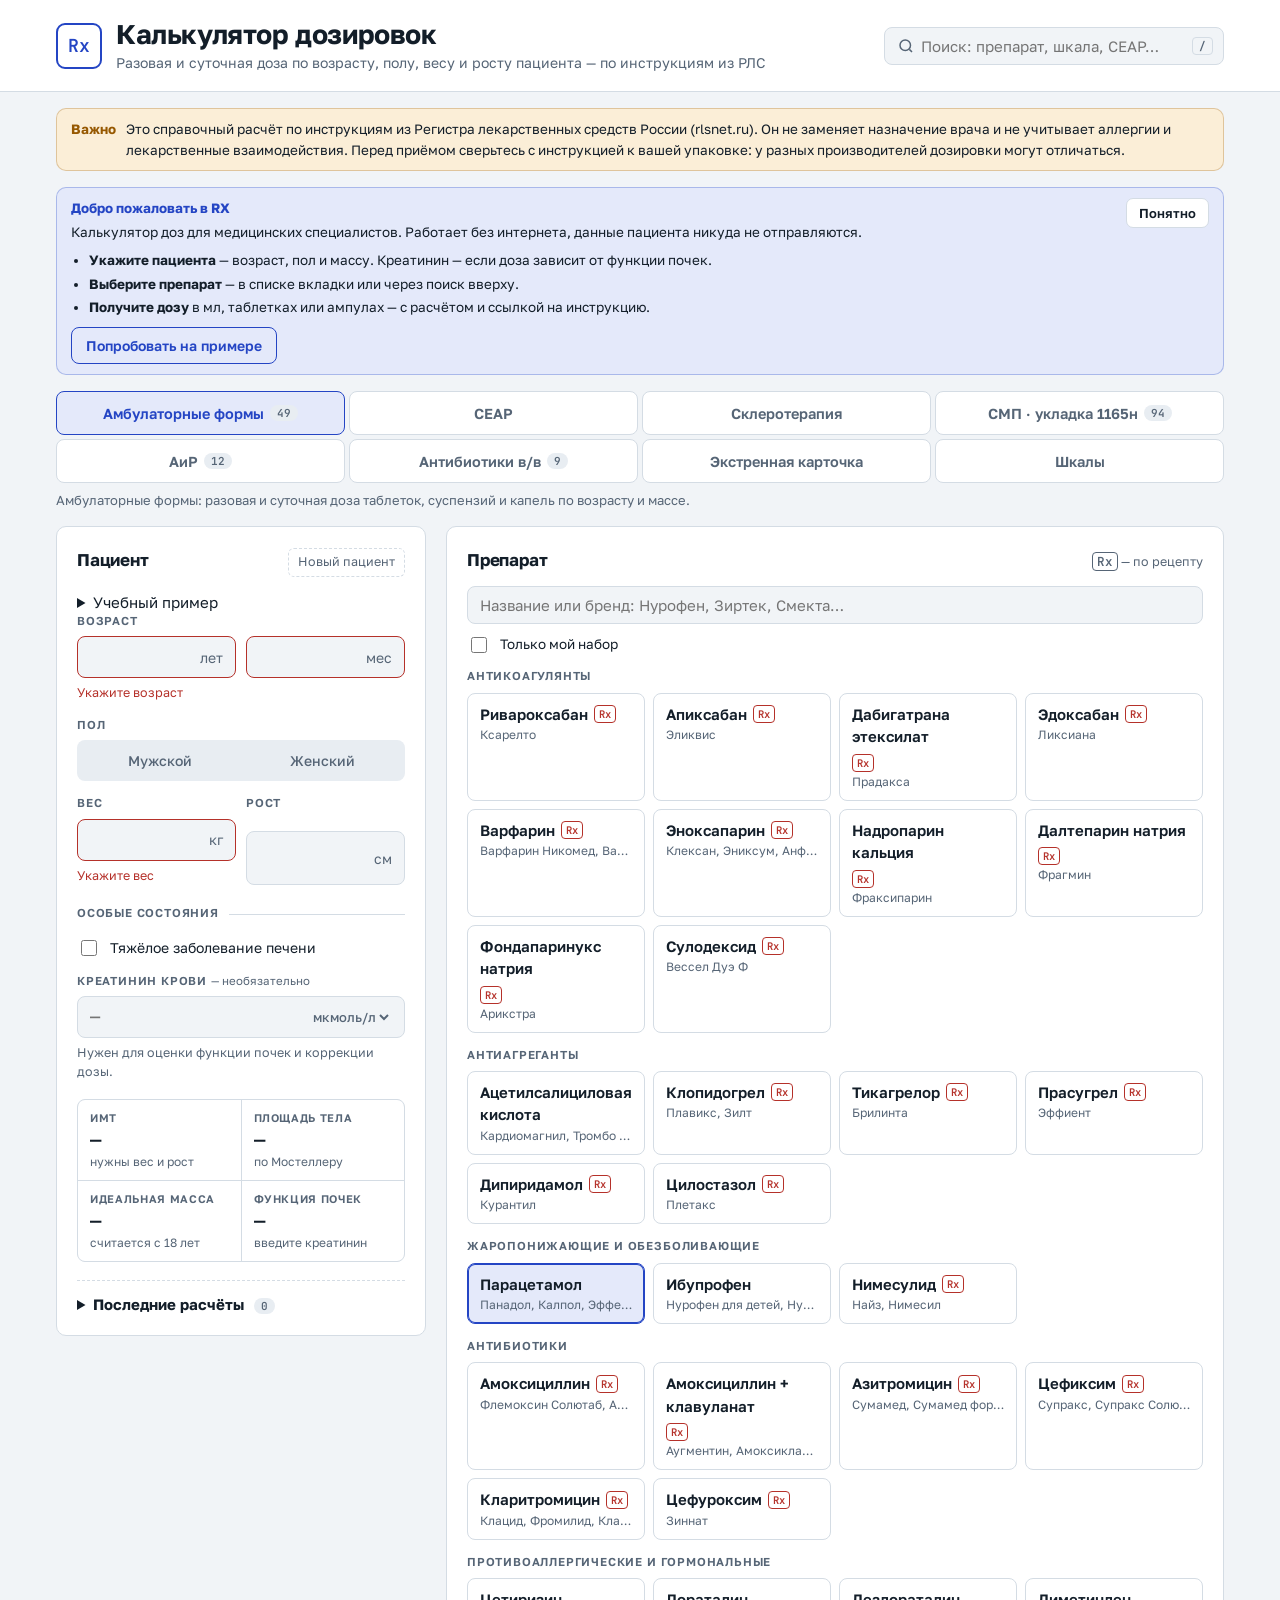
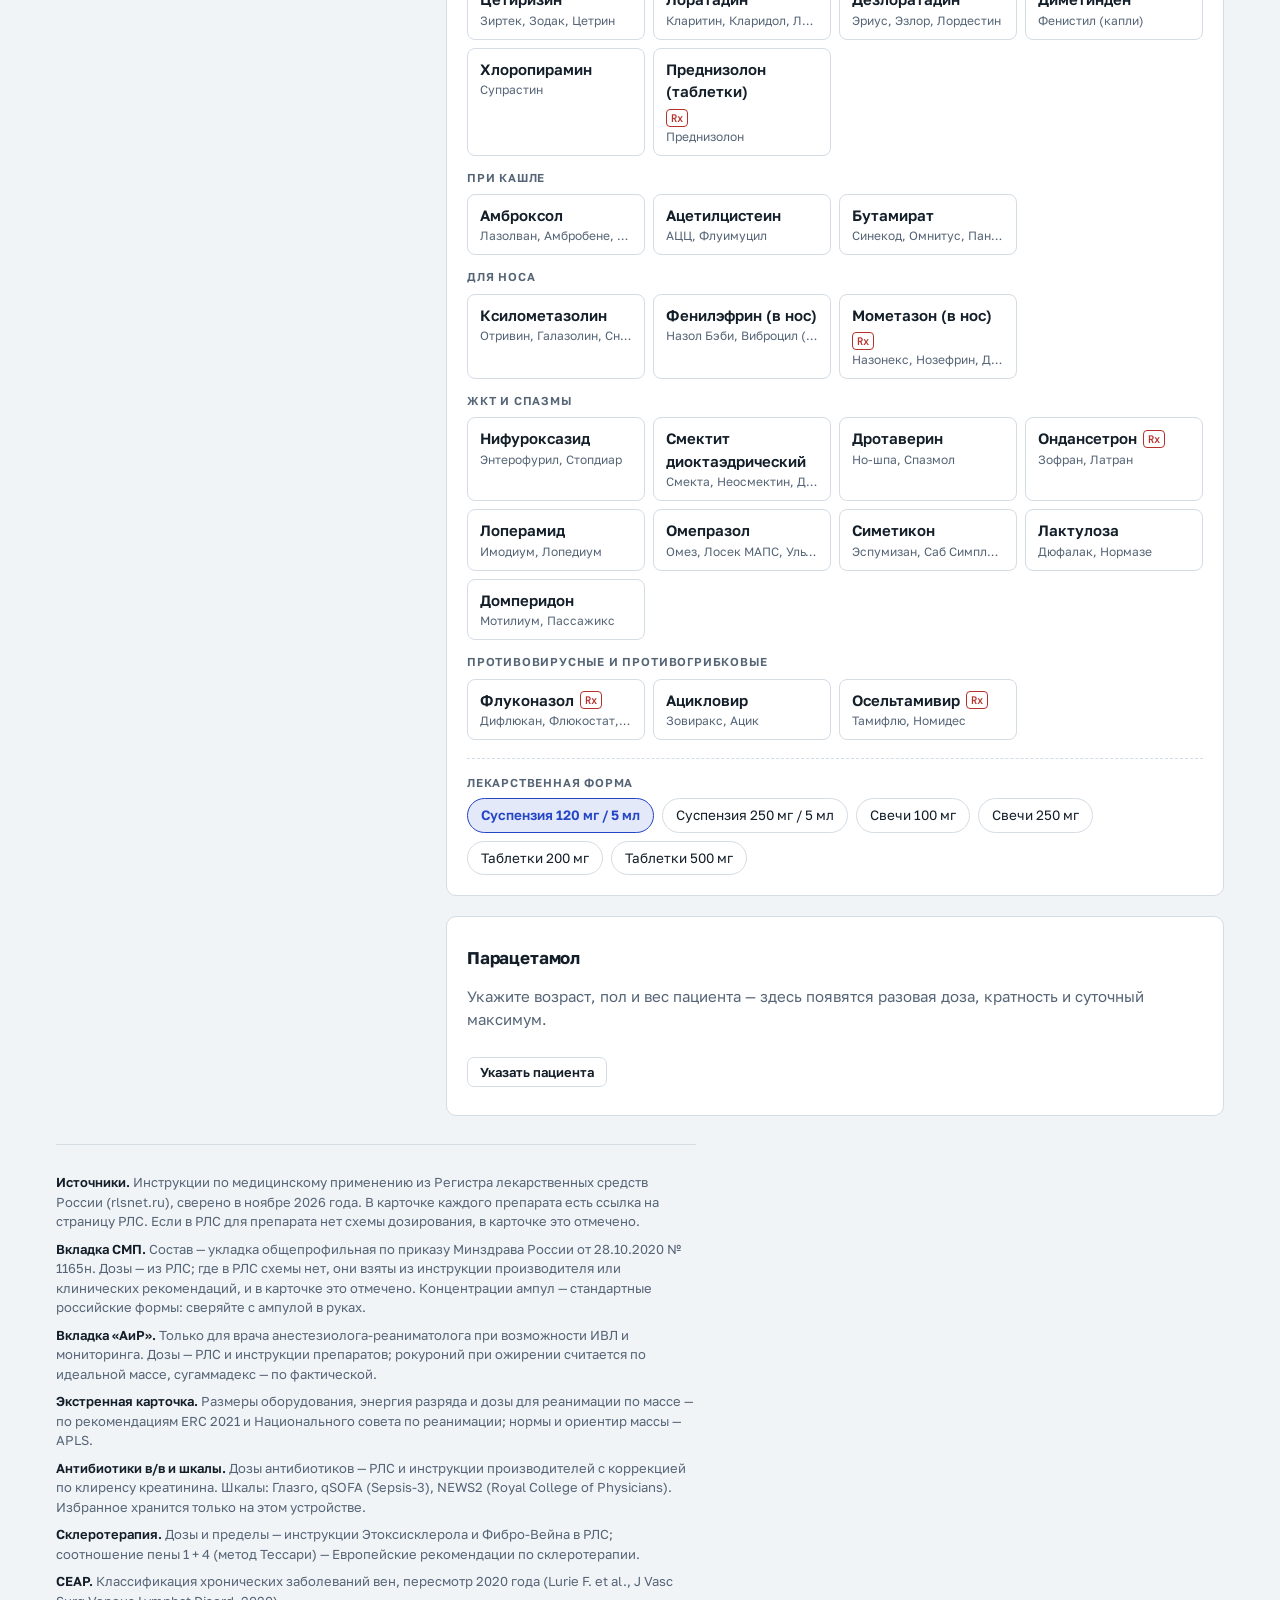
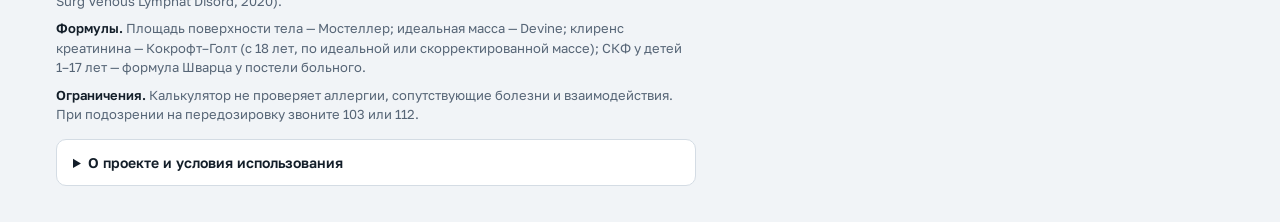
==== index.html @ c2e0d322 "Первые шаги для новых пользователей (v18) - приветствие с тремя шагами и кнопкой «Попробовать на при" ====
<!doctype html>
<html lang="ru">
<head>
<meta charset="utf-8">
<meta http-equiv="Content-Security-Policy" content="default-src 'self'; script-src 'self' 'unsafe-inline' https://telegram.org; style-src 'self' 'unsafe-inline'; font-src 'self'; img-src 'self' data:; connect-src 'self'; object-src 'none'; base-uri 'self'; form-action 'none'">
<meta name="referrer" content="no-referrer">
<meta name="viewport" content="width=device-width, initial-scale=1, viewport-fit=cover">
<meta name="theme-color" content="#2445C4">
<meta name="description" content="Калькулятор доз лекарств по возрасту, весу и росту; укладка СМП по приказу 1165н.">
<link rel="manifest" href="manifest.webmanifest">
<link rel="icon" type="image/png" href="icon-192.png">
<link rel="apple-touch-icon" href="icon-180.png">
<link rel="stylesheet" href="fonts/fonts.css">
<meta name="apple-mobile-web-app-capable" content="yes">
<meta name="mobile-web-app-capable" content="yes">
<meta name="apple-mobile-web-app-title" content="Дозировки">
<script src="https://telegram.org/js/telegram-web-app.js" async id="tgScript"></script>
<style>
:root{color-scheme:light;padding-top:env(safe-area-inset-top,0px);padding-bottom:env(safe-area-inset-bottom,0px)}
body{margin:0;font-size:14px;-webkit-text-size-adjust:100%}
img{max-width:100%}
[hidden]{display:none!important}
.net{font-size:12.5px;color:var(--muted)}
.net b{color:var(--ok);font-weight:600}
.net.off b{color:var(--warn)}
html.tg .top .wrap{padding-block:12px}
</style>
<title>Калькулятор дозировок</title>
<style>
/* Layout: clinical worksheet — patient card on the left, drug picker and a pharmacy-label result (Rp./S.) on the right; one column on phones */
:root{
  --bg:#F1F4F7;
  --surface:#FFFFFF;
  --sunk:#E8EDF2;
  --ink:#131E29;
  --muted:#566576;
  --line:#D4DCE4;
  --accent:#2445C4;
  --accent-ink:#FFFFFF;
  --accent-soft:#E4E9FA;
  --ok:#1B7549;   --ok-soft:#E0F1E7;
  --warn:#965800; --warn-soft:#FBEED7;
  --stop:#B5312A; --stop-soft:#FAE3E0;
  --shadow:0 1px 2px rgba(19,30,41,.10);
  --font-ui:"Golos Text","Segoe UI",system-ui,-apple-system,sans-serif;
  --font-num:"JetBrains Mono",ui-monospace,"Cascadia Mono",Consolas,monospace;
  --radius:10px;
}
@media (prefers-color-scheme: dark){
  :root:not([data-theme="light"]){
    --bg:#0D1218; --surface:#151C24; --sunk:#1C2531; --ink:#E3E9EF; --muted:#93A1B0; --line:#293543;
    --accent:#93A9FF; --accent-ink:#0D1218; --accent-soft:#1F2A4C;
    --ok:#55C58F; --ok-soft:#13291F; --warn:#F0AE48; --warn-soft:#2D2313; --stop:#FF877A; --stop-soft:#351816;
    --shadow:0 1px 2px rgba(0,0,0,.5);
    color-scheme:dark;
  }
}
:root[data-theme="dark"]{
  --bg:#0D1218; --surface:#151C24; --sunk:#1C2531; --ink:#E3E9EF; --muted:#93A1B0; --line:#293543;
  --accent:#93A9FF; --accent-ink:#0D1218; --accent-soft:#1F2A4C;
  --ok:#55C58F; --ok-soft:#13291F; --warn:#F0AE48; --warn-soft:#2D2313; --stop:#FF877A; --stop-soft:#351816;
  --shadow:0 1px 2px rgba(0,0,0,.5);
  color-scheme:dark;
}
*{box-sizing:border-box}
body{background:var(--bg);color:var(--ink);font-family:var(--font-ui);font-size:15px;line-height:1.5}
.wrap{max-width:1200px;margin:0 auto;padding-left:max(16px, env(safe-area-inset-left, 0px));padding-right:max(16px, env(safe-area-inset-right, 0px))}
:focus-visible{outline:2px solid var(--accent);outline-offset:2px}
a{color:var(--accent)}
@media (prefers-reduced-motion: reduce){*{transition:none!important}}

.top{background:var(--surface);border-bottom:1px solid var(--line)}
.top .wrap{display:flex;align-items:center;gap:14px;padding-block:18px}
.rx{flex:none;width:46px;height:46px;display:grid;place-items:center;border:2px solid var(--accent);border-radius:9px;color:var(--accent);font:600 18px var(--font-num)}
h1{margin:0;font-size:clamp(20px,2.6vw,27px);font-weight:700;letter-spacing:-.015em;text-wrap:balance;line-height:1.2}
.top p{margin:2px 0 0;color:var(--muted);font-size:14px}

.notice{margin-block:16px;padding:10px 14px;border-radius:var(--radius);background:var(--warn-soft);border:1px solid color-mix(in srgb, var(--warn) 28%, transparent);font-size:13.5px;display:flex;gap:10px;align-items:baseline}
.notice b{color:var(--warn);white-space:nowrap}

.layout{display:grid;grid-template-columns:minmax(300px,370px) minmax(0,1fr);gap:20px;align-items:start;padding-bottom:28px}
@media (max-width:880px){.layout{grid-template-columns:minmax(0,1fr)}}
.panel{background:var(--surface);border:1px solid var(--line);border-radius:var(--radius);padding:20px;min-width:0}
.work{display:grid;gap:20px;min-width:0}
h2{margin:0;font-size:17px;font-weight:700;letter-spacing:-.01em}
.ph{display:flex;justify-content:space-between;align-items:baseline;gap:10px;margin-bottom:14px;flex-wrap:wrap}
.ph span{font-size:12.5px;color:var(--muted)}

.fields{display:grid;gap:14px}
.field{display:grid;gap:6px;min-width:0}
.lbl{font-size:11.5px;font-weight:600;letter-spacing:.07em;text-transform:uppercase;color:var(--muted)}
.two{display:grid;grid-template-columns:1fr 1fr;gap:10px}
.inbox{display:flex;align-items:center;border:1px solid var(--line);border-radius:8px;background:var(--bg);transition:border-color .15s, box-shadow .15s}
.inbox:focus-within{border-color:var(--accent);box-shadow:0 0 0 3px var(--accent-soft)}
.inbox input,.inbox select{flex:1;min-width:0;width:100%;border:0;background:transparent;color:var(--ink);font:500 17px var(--font-num);padding:9px 0 9px 12px;outline:none;font-variant-numeric:tabular-nums}
.inbox select{font:500 14px var(--font-ui);padding-right:8px;cursor:pointer}
.inbox .u{padding:0 12px 0 6px;color:var(--muted);font-size:14px;white-space:nowrap}
.inbox .u select{font-size:13px;color:var(--muted);padding:6px 0}
.inbox.search input{font:15px var(--font-ui);padding-right:12px}
.field.bad .inbox{border-color:var(--stop)}
.err{font-size:12.5px;color:var(--stop)}
.err:empty{display:none}
.hint{font-size:12.5px;color:var(--muted)}

.seg{display:flex;background:var(--sunk);border-radius:8px;padding:3px;gap:3px}
.seg input{position:absolute;opacity:0;pointer-events:none}
.seg label{flex:1;text-align:center;padding:7px 10px;border-radius:6px;cursor:pointer;font-weight:500;color:var(--muted);font-size:14px;transition:background .15s,color .15s}
.seg input:checked+label{background:var(--surface);color:var(--ink);box-shadow:var(--shadow)}
.seg input:focus-visible+label{outline:2px solid var(--accent);outline-offset:1px}

.check{display:flex;gap:10px;align-items:flex-start;font-size:14px;cursor:pointer}
.check input{margin-top:3px;accent-color:var(--accent);width:16px;height:16px;flex:none}

.sub-h{display:flex;align-items:center;gap:10px;margin:6px 0 0;font-size:11.5px;font-weight:600;letter-spacing:.07em;text-transform:uppercase;color:var(--muted)}
.sub-h::after{content:"";flex:1;height:1px;background:var(--line)}

.presets{display:flex;flex-wrap:wrap;gap:6px;margin-bottom:16px}
.preset{font:inherit;font-size:12.5px;border:1px dashed var(--line);background:transparent;color:var(--muted);border-radius:6px;padding:4px 9px;cursor:pointer}
.preset:hover{color:var(--accent);border-color:var(--accent)}

.metrics{display:grid;grid-template-columns:1fr 1fr;gap:1px;background:var(--line);border:1px solid var(--line);border-radius:8px;overflow:hidden;margin-top:18px}
.metric{background:var(--surface);padding:10px 12px;display:grid;gap:1px;align-content:start;min-width:0}
.metric .k{font-size:11px;color:var(--muted);text-transform:uppercase;letter-spacing:.06em;font-weight:600}
.metric .v{font:600 19px var(--font-num);font-variant-numeric:tabular-nums}
.metric .v small{font-size:12px;font-weight:500;color:var(--muted)}
.metric .s{font-size:12px;color:var(--muted);line-height:1.35}
.metric .s.flag{color:var(--warn)}

.search{margin-bottom:14px}
.dgroups{display:grid;gap:14px}
.gname{font-size:11.5px;font-weight:600;letter-spacing:.07em;text-transform:uppercase;color:var(--muted);margin-bottom:7px}
.drow{display:grid;grid-template-columns:repeat(auto-fill,minmax(178px,1fr));gap:8px}
button.drug{font:inherit;color:var(--ink);text-align:left;border:1px solid var(--line);background:var(--surface);border-radius:8px;padding:9px 12px;cursor:pointer;display:grid;gap:1px;align-content:start;transition:border-color .15s, background .15s;min-width:0}
button.drug:hover{border-color:var(--accent)}
button.drug[aria-pressed="true"]{border-color:var(--accent);background:var(--accent-soft);box-shadow:inset 0 0 0 1px var(--accent)}
.dn{font-weight:600;display:flex;align-items:center;gap:6px;flex-wrap:wrap}
button.drug small{color:var(--muted);font-size:12px;overflow:hidden;text-overflow:ellipsis;white-space:nowrap}
.rxtag{font:600 10.5px var(--font-num);color:var(--stop);border:1px solid currentColor;border-radius:4px;padding:0 4px;line-height:16px}
.nores{color:var(--muted);font-size:14px}

.opts{display:grid;gap:14px;margin-top:18px;padding-top:16px;border-top:1px dashed var(--line)}
.chips{display:flex;flex-wrap:wrap;gap:8px}
.chips input{position:absolute;opacity:0;pointer-events:none}
.chips label{border:1px solid var(--line);border-radius:999px;padding:6px 13px;font-size:13.5px;cursor:pointer;background:var(--surface);transition:border-color .15s, background .15s}
.chips label:hover{border-color:var(--accent)}
.chips input:checked+label{border-color:var(--accent);background:var(--accent-soft);color:var(--accent);font-weight:600}
.chips input:focus-visible+label{outline:2px solid var(--accent);outline-offset:2px}
.seg.inline{display:inline-flex;max-width:100%;flex-wrap:wrap}
.seg.inline label{flex:initial;padding-inline:14px}

.result{padding:0;overflow:hidden}
.res-head{display:flex;justify-content:space-between;gap:12px;flex-wrap:wrap;align-items:flex-start;padding:18px 20px 16px}
.eyebrow{font-size:11.5px;text-transform:uppercase;letter-spacing:.07em;color:var(--muted);font-weight:600}
.res-head h2{font-size:25px;margin-top:2px;line-height:1.2}
.brands{font-size:13px;color:var(--muted);margin-top:2px}
.who{font:13px var(--font-num);color:var(--muted);margin-top:4px}
.pills{display:flex;gap:6px;flex-wrap:wrap}
.pill{display:inline-flex;align-items:center;gap:6px;padding:4px 10px;border-radius:999px;font-size:12.5px;font-weight:600;white-space:nowrap}
.pill::before{content:"";width:7px;height:7px;border-radius:50%;background:currentColor}
.pill.ok{background:var(--ok-soft);color:var(--ok)}
.pill.warn{background:var(--warn-soft);color:var(--warn)}
.pill.stop{background:var(--stop-soft);color:var(--stop)}
.pill.plain{background:var(--sunk);color:var(--muted)}
.pill.plain::before{display:none}

.res-body{padding:0 20px 20px;display:grid;gap:16px}
.figs{display:grid;grid-template-columns:1.25fr 1fr 1fr;gap:1px;background:var(--line);border:1px solid var(--line);border-radius:8px;overflow:hidden}
@media (max-width:640px){.figs{grid-template-columns:minmax(0,1fr)}}
.fig{background:var(--surface);padding:14px 16px;display:grid;gap:4px;align-content:start;min-width:0}
.fig .lab{font-size:11px;text-transform:uppercase;letter-spacing:.07em;color:var(--muted);font-weight:600}
.fig .val{font:600 27px var(--font-num);line-height:1.15;font-variant-numeric:tabular-nums;overflow-wrap:anywhere}
.fig.main .val{color:var(--accent);font-size:33px}
.fig .val small{font:500 15px var(--font-ui);color:var(--muted)}
.fig .val.txt{font:600 19px var(--font-ui);line-height:1.3}
.fig .sub{font:13px var(--font-num);color:var(--muted);font-variant-numeric:tabular-nums}
.fig .sub.ui{font-family:var(--font-ui)}

.label-card{border:1.5px solid var(--ink);border-radius:8px;padding:14px 16px;display:grid;gap:6px;font:14px/1.55 var(--font-num)}
.label-card .ln{display:grid;grid-template-columns:3.2em minmax(0,1fr);gap:4px}
.label-card .k{font-weight:600;color:var(--accent)}
.label-card .foot{display:flex;justify-content:flex-end;gap:10px;align-items:center;margin-top:4px;flex-wrap:wrap}
.copy{font:600 13px var(--font-ui);border:1px solid var(--line);background:var(--surface);color:var(--ink);border-radius:7px;padding:6px 12px;cursor:pointer}
.copy:hover{border-color:var(--accent);color:var(--accent)}
.copied{font:12.5px var(--font-ui);color:var(--ok)}

.msgs{list-style:none;margin:0;padding:0;display:grid;gap:8px}
.msg{display:grid;grid-template-columns:5.6em minmax(0,1fr);gap:10px;padding:9px 12px;border-radius:6px;border-left:4px solid var(--line);background:var(--sunk);font-size:14px;line-height:1.45}
.msg .lv{font-size:10.5px;font-weight:700;letter-spacing:.07em;text-transform:uppercase;padding-top:2px;color:var(--muted)}
.msg.stop{background:var(--stop-soft);border-left-color:var(--stop)}
.msg.stop .lv{color:var(--stop)}
.msg.warn{background:var(--warn-soft);border-left-color:var(--warn)}
.msg.warn .lv{color:var(--warn)}
@media (max-width:480px){.msg{grid-template-columns:minmax(0,1fr);gap:2px}}

details.trace summary{cursor:pointer;font-weight:600;font-size:14px;color:var(--ink)}
details.trace ol{margin:10px 0 0;padding-left:22px;display:grid;gap:4px;font:13px/1.5 var(--font-num);color:var(--muted)}
.src{border-top:1px dashed var(--line);padding-top:12px;font-size:13px;color:var(--muted);display:grid;gap:4px}
.src .lbl{margin-right:6px}
.src p{margin:0}
.empty{padding:28px 20px;color:var(--muted)}
.empty h2{color:var(--ink);margin-bottom:6px}

.tabs{display:grid;grid-template-columns:repeat(4,minmax(0,1fr));gap:4px;margin-bottom:18px}
.tabs button{min-width:0;min-height:44px;font:600 14.5px var(--font-ui);padding:6px 8px;border:1px solid var(--line);border-radius:8px;background:var(--surface);color:var(--muted);cursor:pointer;display:flex;gap:6px;align-items:center;justify-content:center}
.tabs button[aria-selected="true"]{color:var(--accent);border-color:var(--accent);background:var(--accent-soft)}
.tabs .tab-short{display:none}
@media(max-width:720px){
  .tabs button{font-size:13px;line-height:1.2;padding:5px 2px}
  .tabs .tab-full,.tabs button .cnt{display:none}
  .tabs .tab-short{display:inline}
}
.tabs .cnt{font:600 11px var(--font-num);background:var(--sunk);color:var(--muted);border-radius:999px;padding:1px 7px}
.work-pane{display:grid;gap:20px;min-width:0}
.rows{display:grid;gap:1px;background:var(--line);border:1px solid var(--line);border-radius:8px;overflow:hidden}
.row{background:var(--surface);display:grid;grid-template-columns:minmax(0,1.1fr) minmax(0,.8fr) minmax(0,1.6fr);gap:12px;padding:11px 16px;align-items:baseline}
.row .k{font-weight:600}
.row .v{font:600 18px var(--font-num);color:var(--accent)}
.row .s{font-size:13px;color:var(--muted)}
.row.total .v{color:var(--ink)}
@media (max-width:560px){.row{grid-template-columns:minmax(0,1fr) auto}.row .s{grid-column:1/-1}}
.info-text{font-size:14.5px;line-height:1.55;margin:0}
.linkbtn{font:600 14px var(--font-ui);border:1px solid var(--accent);background:var(--accent-soft);color:var(--accent);border-radius:8px;padding:9px 14px;cursor:pointer;justify-self:start}
.chips.regs label{border-radius:8px}
.top .wrap{flex-wrap:wrap}
.gsearch{margin-left:auto;position:relative;flex:0 1 340px;min-width:0}
.gsearch .inbox{background:var(--bg)}
.gsearch input{font:15px var(--font-ui)!important;padding-left:6px!important}
.gs-ico{width:18px;height:18px;margin-left:12px;fill:none;stroke:var(--muted);stroke-width:2;flex:none}
.gs-k{font:600 11px var(--font-num);color:var(--muted);border:1px solid var(--line);border-radius:4px;padding:1px 6px;margin-right:10px}
@media (max-width:720px){.gsearch{flex:1 1 100%;margin-left:0}.gs-k{display:none}}
.gres{position:absolute;right:0;top:calc(100% + 6px);width:min(440px,calc(100vw - 32px));max-height:min(60vh,460px);overflow:auto;background:var(--surface);border:1px solid var(--line);border-radius:var(--radius);box-shadow:0 12px 32px rgba(19,30,41,.18);z-index:60;padding:6px;display:grid;gap:2px}
@media (max-width:720px){.gres{left:0;right:auto;width:100%}}
.gr{font:inherit;text-align:left;background:transparent;border:0;border-radius:8px;padding:8px 10px;cursor:pointer;display:grid;grid-template-columns:minmax(0,1fr) auto;gap:1px 10px;color:var(--ink)}
.gr:hover,.gr.on{background:var(--accent-soft)}
.gr-n{font-weight:600}
.gr-s{grid-column:1;font-size:12px;color:var(--muted);overflow:hidden;text-overflow:ellipsis;white-space:nowrap}
.gr-t{grid-column:2;grid-row:1/3;align-self:center;font-size:11.5px;color:var(--accent);font-weight:600;white-space:nowrap}
.gempty{margin:0;padding:10px;color:var(--muted);font-size:13.5px}
.hist{margin-top:18px;border-top:1px dashed var(--line);padding-top:12px}
.hist summary{cursor:pointer;font-weight:700;font-size:15px}
.hist .cnt{font:600 11px var(--font-num);background:var(--sunk);color:var(--muted);border-radius:999px;padding:1px 7px;margin-left:6px}
.hist-list{display:grid;gap:6px;margin:10px 0}
.hist-item{font:inherit;text-align:left;border:1px solid var(--line);background:var(--surface);color:var(--ink);border-radius:8px;padding:8px 10px;cursor:pointer;display:grid;gap:2px;min-width:0}
.hist-item:hover{border-color:var(--accent)}
.hi-t{font-weight:600;font-size:13.5px}
.hi-x{font:12px var(--font-num);color:var(--muted);overflow:hidden;text-overflow:ellipsis;white-space:nowrap}
.hi-m{font-size:11.5px;color:var(--muted)}
.ceap-list{display:grid;gap:8px}
.ceap-check{align-items:flex-start;line-height:1.4}
.ceap-check b{font-family:var(--font-num);font-weight:600;color:var(--accent)}
.ceap-grp{display:grid;gap:6px;margin-top:4px}
.ceap-grp .gname{margin-bottom:2px}
.ceap-seg{display:grid;grid-template-columns:4.6em minmax(0,1fr) minmax(0,13em);gap:10px;align-items:center}
.ceap-seg code{font:600 13px var(--font-num);color:var(--accent)}
.ceap-seg label{font-size:14px}
.ceap-seg .inbox select{font:14px var(--font-ui);padding:7px 8px}
@media (max-width:560px){.ceap-seg{grid-template-columns:4.2em minmax(0,1fr)}.ceap-seg .inbox{grid-column:1/-1}}
.fig .val.ceap-val{font-size:21px;line-height:1.3}
.fig.main .val.ceap-val{font-size:24px}
.fav{font:600 12.5px var(--font-ui);border:1px solid var(--line);background:var(--surface);color:var(--muted);border-radius:999px;padding:4px 10px;cursor:pointer;white-space:nowrap}
.fav[aria-pressed="true"]{color:var(--warn);border-color:color-mix(in srgb,var(--warn) 45%,transparent);background:var(--warn-soft)}
a.copy{text-decoration:none;display:inline-flex;align-items:center}
.card-h{margin:6px 0 -6px;font-size:12px;font-weight:600;letter-spacing:.07em;text-transform:uppercase;color:var(--muted)}

footer{border-top:1px solid var(--line);padding-block:20px 36px;color:var(--muted);font-size:13px;display:grid;gap:8px;max-width:80ch}
footer p{margin:0}
.terms{border:1px solid var(--line);border-radius:var(--radius);background:var(--surface);padding:12px 16px;margin-top:6px}
.terms summary{cursor:pointer;font-weight:600;color:var(--ink);font-size:14px}
.terms-body{display:grid;gap:8px;margin-top:10px;line-height:1.55}
.an{align-items:flex-start;justify-content:space-between;background:var(--accent-soft);border-color:color-mix(in srgb, var(--accent) 30%, transparent)}
.an b{color:var(--accent)}
.an{flex-wrap:wrap}
.an .an-t{display:grid;gap:4px;flex:1 1 240px}
.an ul{margin:4px 0 0;padding-left:18px;display:grid;gap:3px}
.mine-tg{margin:-4px 0 12px;font-size:13.5px}
#printArea{display:none}
@media print{
  html,body{background:#fff!important}
  body>*:not(#printArea){display:none!important}
  #printArea{display:block!important;color:#000;font:11pt/1.45 var(--font-ui)}
  #printArea *{color:#000!important;background:transparent!important;box-shadow:none!important;border-color:#999!important}
  #printArea .pr-head{display:flex;justify-content:space-between;border-bottom:1px solid #000;padding-bottom:6px;margin-bottom:12px}
  #printArea .pr-foot{margin-top:14px;font-size:9pt}
  #printArea .figs{grid-template-columns:1.25fr 1fr 1fr!important}
  @page{margin:14mm}
}
.tab-hint{margin:-10px 0 16px;font-size:13px;line-height:1.45;color:var(--muted)}
.empty .copy{margin-top:12px}
.to-list{margin:-6px 0 12px}
@media (min-width:881px){.to-list{display:none}}
.an li b{color:var(--ink)}
.an .linkbtn{margin-top:6px}
.terms .ver{font:12px var(--font-num);color:var(--muted)}
footer b{color:var(--ink);font-weight:600}
</style>
</head>
<body>
<header class="top">
  <div class="wrap">
    <div class="rx" aria-hidden="true">Rx</div>
    <div>
      <h1>Калькулятор дозировок</h1>
      <p>Разовая и суточная доза по возрасту, полу, весу и росту пациента — по инструкциям из РЛС</p>
    </div>
    <div class="gsearch" role="search">
      <div class="inbox"><svg class="gs-ico" viewBox="0 0 24 24" aria-hidden="true"><circle cx="11" cy="11" r="7"></circle><path d="M20 20l-3.5-3.5"></path></svg><input id="gq" type="search" autocomplete="off" placeholder="Поиск: препарат, шкала, CEAP…" aria-label="Поиск по всему калькулятору" aria-controls="gres" aria-expanded="false"><kbd class="gs-k">/</kbd></div>
      <div class="gres" id="gres" role="listbox" hidden></div>
    </div>
  </div>
</header>

<div class="wrap">
  <div class="notice" role="note"><b>Важно</b><span>Это справочный расчёт по инструкциям из Регистра лекарственных средств России (rlsnet.ru). Он не заменяет назначение врача и не учитывает аллергии и лекарственные взаимодействия. Перед приёмом сверьтесь с инструкцией к вашей упаковке: у разных производителей дозировки могут отличаться.</span></div>

  <div class="notice an" id="appNotice" role="status" hidden></div>

  <nav class="tabs" role="tablist" aria-label="Разделы калькулятора">
    <button type="button" role="tab" id="tabMain" data-tab="main" aria-selected="true" aria-label="Амбулаторные формы"><span class="tab-full">Амбулаторные формы</span><span class="tab-short">Амбул.<br>формы</span><span class="cnt" id="mainCnt">33</span></button>
    <button type="button" role="tab" id="tabCeap" data-tab="ceap" aria-selected="false">CEAP</button>
    <button type="button" role="tab" id="tabSclero" data-tab="sclero" aria-selected="false" aria-label="Склеротерапия"><span class="tab-full">Склеротерапия</span><span class="tab-short">Склеро-<br>терапия</span></button>
    <button type="button" role="tab" id="tabSmp" data-tab="smp" aria-selected="false" aria-label="СМП · укладка 1165н"><span class="tab-full">СМП · укладка 1165н</span><span class="tab-short">СМП</span><span class="cnt" id="smpCnt">85</span></button>
    <button type="button" role="tab" id="tabAnest" data-tab="anest" aria-selected="false" aria-label="Анестезиология и реанимация"><span class="tab-full">АиР</span><span class="tab-short">АиР</span><span class="cnt" id="anestCnt">12</span></button>
    <button type="button" role="tab" id="tabAbx" data-tab="abx" aria-selected="false" aria-label="Антибиотики в/в"><span class="tab-full">Антибиотики в/в</span><span class="tab-short">Антибио-<br>тики в/в</span><span class="cnt" id="abxCnt">9</span></button>
    <button type="button" role="tab" id="tabCard" data-tab="card" aria-selected="false" aria-label="Экстренная карточка"><span class="tab-full">Экстренная карточка</span><span class="tab-short">Экстр.<br>карточка</span></button>
    <button type="button" role="tab" id="tabScales" data-tab="scales" aria-selected="false">Шкалы</button>  </nav>
  <p class="tab-hint" id="tabHint"></p>

  <main class="layout">
    <aside class="panel" aria-labelledby="patH">
      <div class="ph"><h2 id="patH">Пациент</h2><button type="button" class="preset" id="newPatient">Новый пациент</button></div>
      <details id="examples"><summary>Учебный пример</summary>
      <div class="presets" aria-label="Примеры пациентов">
        <button type="button" class="preset" data-p="0,9,f,8.5,71,">9 мес · 8,5 кг</button>
        <button type="button" class="preset" data-p="4,0,m,16,104,">4 года · 16 кг</button>
        <button type="button" class="preset" data-p="10,0,f,32,138,">10 лет · 32 кг</button>
        <button type="button" class="preset" data-p="35,0,m,74,178,">Взрослый · 74 кг</button>
        <button type="button" class="preset" data-p="78,0,f,58,160,130">78 лет · креатинин 130</button>
      </div>

      </details>
      <div class="fields">
        <div class="field" id="fAge">
          <span class="lbl" id="ageLbl">Возраст</span>
          <div class="two" role="group" aria-labelledby="ageLbl">
            <div class="inbox"><input id="ageY" inputmode="numeric" autocomplete="off" value="" aria-label="Полных лет"><span class="u">лет</span></div>
            <div class="inbox"><input id="ageMo" inputmode="numeric" autocomplete="off" value="" aria-label="Месяцев"><span class="u">мес</span></div>
          </div>
          <span class="err" id="eAge"></span>
        </div>

        <div class="field">
          <span class="lbl" id="sexLbl">Пол</span>
          <div class="seg" role="radiogroup" aria-labelledby="sexLbl">
            <input type="radio" name="sex" id="sexM" value="m"><label for="sexM">Мужской</label>
            <input type="radio" name="sex" id="sexF" value="f"><label for="sexF">Женский</label>
          </div>
        </div>

        <div class="two">
          <div class="field" id="fW">
            <label class="lbl" for="weight">Вес</label>
            <div class="inbox"><input id="weight" aria-describedby="weightHint eW" inputmode="decimal" autocomplete="off" value=""><span class="u">кг</span></div>
            <span class="err" id="eW"></span>
            <span class="hint" id="weightHint" hidden><span id="weightReference"></span> · <a id="weightSource" target="_blank" rel="noopener"></a><br>Для расчёта дозы введите измеренный вес.</span>
          </div>
          <div class="field" id="fH">
            <label class="lbl" for="height">Рост</label>
            <div class="inbox"><input id="height" inputmode="decimal" autocomplete="off" value=""><span class="u">см</span></div>
            <span class="err" id="eH"></span>
          </div>
        </div>

        <div class="sub-h">Особые состояния</div>

        <div class="field" id="pregRow" hidden>
          <label class="lbl" for="preg">Беременность и лактация</label>
          <div class="inbox">
            <select id="preg">
              <option value="">Нет</option>
              <option value="t1">Беременность, I триместр</option>
              <option value="t2">Беременность, II триместр</option>
              <option value="t3">Беременность, III триместр</option>
              <option value="lact">Грудное вскармливание</option>
            </select>
          </div>
        </div>

        <label class="check"><input type="checkbox" id="liver"><span>Тяжёлое заболевание печени</span></label>

        <div class="field" id="fCr">
          <label class="lbl" for="creat">Креатинин крови <span style="text-transform:none;letter-spacing:0;font-weight:400">— необязательно</span></label>
          <div class="inbox">
            <input id="creat" inputmode="decimal" autocomplete="off" placeholder="—">
            <span class="u"><select id="creatUnit" aria-label="Единицы креатинина"><option value="umol">мкмоль/л</option><option value="mgdl">мг/дл</option></select></span>
          </div>
          <span class="err" id="eCr"></span>
          <span class="hint">Нужен для оценки функции почек и коррекции дозы.</span>
        </div>
      </div>

      <div class="metrics" id="metrics" aria-live="polite"></div>
      <details class="hist" id="histBox">
        <summary>Последние расчёты <span class="cnt" id="histCnt">0</span></summary>
        <div class="hist-list" id="histList"></div>
        <button type="button" class="copy" id="histClear" hidden>Очистить историю</button>
      </details>
    </aside>

    <section class="work">
     <div class="work-pane" id="paneSmp" hidden>
      <div class="panel" aria-labelledby="smpH">
        <div class="ph"><h2 id="smpH">Укладка общепрофильная СМП</h2><span>Состав — приказ Минздрава России № 1165н</span></div>
        <div class="seg inline" role="radiogroup" aria-label="Вид укладки" style="margin-bottom:14px"><input type="radio" name="smpVar" id="smpVarGen" value="gen" checked><label for="smpVarGen">Общепрофильная</label><input type="radio" name="smpVar" id="smpVarRean" value="rean"><label for="smpVarRean">Реанимационная</label></div>
        <details class="hist" id="myKit"><summary>Моя укладка</summary>
          <p class="hint">Выберите препарат и форму выпуска в каталоге СМП, затем сохраните их здесь.</p>
          <button type="button" class="copy" id="kitSave"></button>
          <div class="hist-list" id="kitEntries"></div><span id="kitNotice" role="status"></span>
        </details>
        <div class="inbox search"><input id="smpQ" type="search" autocomplete="off" placeholder="Препарат: эпинефрин, амиодарон, налоксон…" aria-label="Поиск в укладке"></div>
        <label class="check mine-tg"><input type="checkbox" data-mine="smp"><span>Только мой набор</span></label>
        <div class="dgroups" id="smpDrugs"></div>
        <div class="opts">
          <div class="field"><span class="lbl" id="smpFormLbl">Форма и концентрация</span><div class="chips" id="smpForms" role="radiogroup" aria-labelledby="smpFormLbl"></div></div>
          <div class="field" id="smpRegRow" hidden><span class="lbl" id="smpRegLbl">Показание и путь введения</span><div class="chips regs" id="smpRegs" role="radiogroup" aria-labelledby="smpRegLbl"></div></div>
        </div>
      </div>
      <div class="panel result" id="smpResult" aria-live="polite"></div>
     </div>
     <div class="work-pane" id="paneAnest" hidden>
      <div class="panel" aria-labelledby="anestH">
        <div class="ph"><h2 id="anestH">АиР</h2><span>Анестезиология и реанимация: препараты, инфузия, ожоги, новорождённые</span></div>
        <div class="inbox search"><input id="anestQ" type="search" autocomplete="off" placeholder="Препарат: пропофол, рокуроний, сугаммадекс…" aria-label="Поиск в анестезиологии"></div>
        <label class="check mine-tg"><input type="checkbox" data-mine="anest"><span>Только мой набор</span></label>
        <div class="dgroups" id="anestDrugs"></div>
        <div class="opts">
          <div class="field"><span class="lbl" id="anestFormLbl">Форма и концентрация</span><div class="chips" id="anestForms" role="radiogroup" aria-labelledby="anestFormLbl"></div></div>
          <div class="field" id="anestRegRow" hidden><span class="lbl" id="anestRegLbl">Этап и режим</span><div class="chips regs" id="anestRegs" role="radiogroup" aria-labelledby="anestRegLbl"></div></div>
        </div>
      </div>
      <div class="panel result" id="anestResult" aria-live="polite"></div>
      <div class="work-pane" id="airCalc"></div>
     </div>
     <div class="work-pane" id="paneAbx" hidden>
      <div class="panel" aria-labelledby="abxH">
        <div class="ph"><h2 id="abxH">Антибиотики в/в</h2><span>Стационар; доза с учётом функции почек</span></div>
        <div class="inbox search"><input id="abxQ" type="search" autocomplete="off" placeholder="Препарат: цефазолин, меропенем, ванкомицин…" aria-label="Поиск антибиотика"></div>
        <label class="check mine-tg"><input type="checkbox" data-mine="abx"><span>Только мой набор</span></label>
        <div class="dgroups" id="abxDrugs"></div>
        <div class="opts">
          <div class="field"><span class="lbl" id="abxFormLbl">Форма</span><div class="chips" id="abxForms" role="radiogroup" aria-labelledby="abxFormLbl"></div></div>
          <div class="field" id="abxRegRow" hidden><span class="lbl" id="abxRegLbl">Показание</span><div class="chips regs" id="abxRegs" role="radiogroup" aria-labelledby="abxRegLbl"></div></div>
        </div>
      </div>
      <div class="panel result" id="abxResult" aria-live="polite"></div>
     </div>
     <div class="work-pane" id="paneScales" hidden><div class="work-pane" id="scalesForm"></div></div>
     <div class="work-pane" id="paneCeap" hidden>
      <div class="panel" id="ceapForm"></div>
      <div class="panel result" id="ceapResult" aria-live="polite"></div>
     </div>
     <div class="work-pane" id="paneSclero" hidden>
      <div class="panel" id="scForm"></div>
      <div class="panel result" id="scResult" aria-live="polite"></div>
     </div>
     <div class="work-pane" id="paneCard" hidden>
      <div class="panel result" id="cardResult" aria-live="polite"></div>
     </div>
     <div class="work-pane" id="paneMain">
      <div class="panel" aria-labelledby="drugH">
        <div class="ph"><h2 id="drugH">Препарат</h2><span><span class="rxtag">Rx</span> — по рецепту</span></div>
        <div class="inbox search"><input id="drugQ" type="search" autocomplete="off" placeholder="Название или бренд: Нурофен, Зиртек, Смекта…" aria-label="Поиск препарата"></div>
        <label class="check mine-tg"><input type="checkbox" data-mine="main"><span>Только мой набор</span></label>
        <div class="dgroups" id="drugs"></div>
        <div class="opts">
          <div class="field">
            <span class="lbl" id="formLbl">Лекарственная форма</span>
            <div class="chips" id="forms" role="radiogroup" aria-labelledby="formLbl"></div>
          </div>
          <div class="field" id="modeRow" hidden>
            <span class="lbl" id="modeLbl">Режим дозирования</span>
            <div><div class="seg inline" id="modes" role="radiogroup" aria-labelledby="modeLbl"></div></div>
            <span class="hint" id="modeHint"></span>
          </div>
        </div>
      </div>

      <div class="panel result" id="result" aria-live="polite"></div>
     </div>
    </section>
  </main>

  <footer>
    <p><b>Источники.</b> Инструкции по медицинскому применению из Регистра лекарственных средств России (rlsnet.ru), сверено в ноябре 2026 года. В карточке каждого препарата есть ссылка на страницу РЛС. Если в РЛС для препарата нет схемы дозирования, в карточке это отмечено.</p>
    <p><b>Вкладка СМП.</b> Состав — укладка общепрофильная по приказу Минздрава России от 28.10.2020 № 1165н. Дозы — из РЛС; где в РЛС схемы нет, они взяты из инструкции производителя или клинических рекомендаций, и в карточке это отмечено. Концентрации ампул — стандартные российские формы: сверяйте с ампулой в руках.</p>
    <p><b>Вкладка «АиР».</b> Только для врача анестезиолога-реаниматолога при возможности ИВЛ и мониторинга. Дозы — РЛС и инструкции препаратов; рокуроний при ожирении считается по идеальной массе, сугаммадекс — по фактической.</p>
    <p><b>Экстренная карточка.</b> Размеры оборудования, энергия разряда и дозы для реанимации по массе — по рекомендациям ERC 2021 и Национального совета по реанимации; нормы и ориентир массы — APLS.</p>
    <p><b>Антибиотики в/в и шкалы.</b> Дозы антибиотиков — РЛС и инструкции производителей с коррекцией по клиренсу креатинина. Шкалы: Глазго, qSOFA (Sepsis-3), NEWS2 (Royal College of Physicians). Избранное хранится только на этом устройстве.</p>
    <p><b>Склеротерапия.</b> Дозы и пределы — инструкции Этоксисклерола и Фибро-Вейна в РЛС; соотношение пены 1 + 4 (метод Тессари) — Европейские рекомендации по склеротерапии.</p>
    <p><b>CEAP.</b> Классификация хронических заболеваний вен, пересмотр 2020 года (Lurie F. et al., J Vasc Surg Venous Lymphat Disord, 2020).</p>
    <p><b>Формулы.</b> Площадь поверхности тела — Мостеллер; идеальная масса — Devine; клиренс креатинина — Кокрофт–Голт (с 18 лет, по идеальной или скорректированной массе); СКФ у детей 1–17 лет — формула Шварца у постели больного.</p>
    <p><b>Ограничения.</b> Калькулятор не проверяет аллергии, сопутствующие болезни и взаимодействия. При подозрении на передозировку звоните 103 или 112.</p>
    <details class="terms" id="terms">
      <summary>О проекте и условия использования</summary>
      <div class="terms-body">
        <p><b>Что это.</b> Справочный калькулятор доз для медицинских работников: амбулаторные препараты, укладки скорой помощи по приказу Минздрава России № 1165н, анестезиология, антибиотики, экстренная карточка и шкалы. Дозы взяты из инструкций в Регистре лекарственных средств России (РЛС), а где их там нет — из инструкций производителей и клинических рекомендаций; источник указан в карточке каждого препарата.</p>
        <p><b>Это не медицинское изделие.</b> Калькулятор не зарегистрирован как медицинское изделие и не заменяет назначение врача, инструкцию к конкретной упаковке и клиническое мышление. Решение о дозе и способе введения принимает врач, который видит пациента.</p>
        <p><b>Без гарантий.</b> Авторы стараются поддерживать данные точными, но не гарантируют отсутствие ошибок и не несут ответственности за последствия применения расчётов. Перед введением сверяйте дозу с инструкцией и концентрацией в вашей ампуле.</p>
        <p><b>Ваши данные.</b> Возраст, пол, вес, рост и креатинин обрабатываются только на вашем устройстве и никуда не передаются. Избранное и последние 10 расчётов хранятся в памяти браузера на этом устройстве; историю можно очистить кнопкой под данными пациента. Регистрации, аналитики и рекламы нет.</p>
        <p><b>Нашли ошибку в дозе?</b> Сообщите — это важнее всего: <a href="https://github.com/indromedas/doza-app/issues" target="_blank" rel="noopener">github.com/indromedas/doza-app/issues</a>.</p>
        <p><b>Права.</b> © 2026 indromedas. Использование для личной профессиональной работы — свободно. Копирование, изменение и распространение, в том числе коммерческое, — только с разрешения автора.</p>
        <p class="ver">Версия <span id="verNum">18</span> · данные сверены в ноябре 2026 года · <button type="button" class="copy" id="showChanges">Что нового</button></p>
      </div>
    </details>
  </footer>
</div>
<div id="printArea"></div>

<script>
(function(){
'use strict';
const $=s=>document.querySelector(s);

/* ---------- formatting ---------- */
const nf=(n,d=2)=>Number(n).toLocaleString('ru-RU',{maximumFractionDigits:d});
const same=(a,b)=>Math.abs(a-b)<1e-6;
const isInt=n=>Math.abs(n-Math.round(n))<1e-6;
function plural(n,f){n=Math.abs(Math.round(n))%100;const a=n%10;if(n>10&&n<20)return f[2];if(a>1&&a<5)return f[1];if(a===1)return f[0];return f[2];}
function mgNum(n){return n>=100?nf(Math.round(n),0):n>=10?nf(Math.round(n*10)/10,1):nf(Math.round(n*100)/100,2);}
function mg(n){return mgNum(n)+' мг';}
function mgR(a,b){return same(a,b)?mg(a):mgNum(a)+'–'+mg(b);}
function rng(a,b,d=1){return same(a,b)?nf(a,d):nf(a,d)+'–'+nf(b,d);}
function yearsGen(n){return (n%10===1&&n%100!==11)?'года':'лет';}

const NOUN={
  tab:{nom:['таблетка','таблетки','таблеток'],gen:['таблетки','таблеток'],prep:'таблетке'},
  supp:{nom:['свеча','свечи','свечей'],gen:['свечи','свечей'],prep:'свече'},
  caps:{nom:['капсула','капсулы','капсул'],gen:['капсулы','капсул'],prep:'капсуле'},
  drop:{nom:['капля','капли','капель'],gen:['капли','капель'],prep:'капле'},
  sachet:{nom:['пакетик','пакетика','пакетиков'],gen:['пакетика','пакетиков'],prep:'пакетике'}
};
function fr(n){
  if(isInt(n))return String(Math.round(n));
  const w=Math.floor(n+1e-6),f=n-w;
  const s=same(f,.5)?'½':same(f,.25)?'¼':same(f,.75)?'¾':null;
  return s?(w?w+s:s):nf(n);
}
const unitKey=form=>form.kind==='drops'?'drop':form.unit;
function nomWord(n,u){return isInt(n)?plural(n,NOUN[u].nom):NOUN[u].nom[1];}
function genWord(n,u){if(!isInt(n))return NOUN[u].gen[0];const k=Math.round(n);return (k%10===1&&k%100!==11)?NOUN[u].gen[0]:NOUN[u].gen[1];}
function amtParts(form,a,b){
  if(form.kind==='liquid')return{num:same(a,b)?nf(a):nf(a)+'–'+nf(b),unit:'мл'};
  const u=unitKey(form);
  return{num:same(a,b)?fr(a):fr(a)+'–'+fr(b),unit:nomWord(b,u)};
}
function amt(form,a,b){const p=amtParts(form,a,b);return p.num+' '+p.unit;}
function amtGen(form,n){if(form.kind==='liquid')return nf(n)+' мл';const u=unitKey(form);return fr(n)+' '+genWord(n,u);}

/* ---------- calc helpers ---------- */
function R(){return{msgs:[],trace:[],doseMin:null,doseMax:null,freq:'',timesNote:'',timesMax:1,maxDaily:null,dailyMode:'max',course:'',basis:'',alt:null};}
const add=(r,lvl,t)=>r.msgs.push({lvl,t});
const stop=(r,t)=>{add(r,'stop',t);return r;};
function perKg(r,w,kMin,kMax,cap){
  let mn=kMin*w,mx=kMax*w;
  r.trace.push(`${rng(kMin,kMax)} мг/кг × ${nf(w,1)} кг = ${mgR(mn,mx)} на приём`);
  if(cap&&mx>cap){mx=cap;if(mn>cap)mn=cap;r.trace.push(`Ограничение: не более ${mg(cap)} на приём → ${mgR(mn,mx)}`);}
  return[mn,mx];
}
function perKgDaily(r,w,kMin,kMax,n,capDaily){
  let dMin=kMin*w,dMax=kMax*w;
  r.trace.push(`${rng(kMin,kMax)} мг/кг/сут × ${nf(w,1)} кг = ${mgR(dMin,dMax)} в сутки`);
  if(capDaily&&dMax>capDaily){dMax=capDaily;if(dMin>capDaily)dMin=capDaily;r.trace.push(`Ограничение: не более ${mg(capDaily)} в сутки → ${mgR(dMin,dMax)}`);}
  const mn=dMin/n,mx=dMax/n;
  if(n>1)r.trace.push(`÷ ${n} ${plural(n,['приём','приёма','приёмов'])} = ${mgR(mn,mx)} на приём`);
  return[mn,mx];
}
function dailyCap(r,w,kPerDay,capAbs,capLabel,times){
  let d=kPerDay*w;
  r.trace.push(`Суточный максимум: ${nf(kPerDay)} мг/кг × ${nf(w,1)} кг = ${mg(d)}`);
  if(capAbs&&d>capAbs){d=capAbs;r.trace.push(`${capLabel}: не более ${mg(capAbs)} в сутки`);}
  if(times&&r.doseMax*times<d){d=r.doseMax*times;r.trace.push(`С учётом не более ${times} приёмов: ${times} × ${mg(r.doseMax)} = ${mg(d)}`);}
  return d;
}
function setFixed(r,d,t,freq,timesNote){r.doseMin=r.doseMax=d;r.timesMax=t;r.freq=freq;r.timesNote=timesNote||'';r.maxDaily=d*t;}
const renalLabel=p=>p.crclMethod==='cg'?'Клиренс креатинина':'СКФ';
const lowCr=(p,v)=>p.crcl!=null&&p.crcl<v;
function pregNotes(r,p,t){
  if(!p.preg)return;
  if(p.preg==='lact'){if(t.lact)add(r,t.lact[0],t.lact[1]);}
  else if(t[p.preg])add(r,t[p.preg][0],t[p.preg][1]);
  else if(t.preg)add(r,t.preg[0],t.preg[1]);
}
const RLS='https://www.rlsnet.ru/';

/* ---------- drug database (по инструкциям РЛС) ---------- */
const GROUPS=[
  {id:'anticoag',name:'Антикоагулянты'},
  {id:'antiplatelet',name:'Антиагреганты'},
  {id:'fever',name:'Жаропонижающие и обезболивающие'},
  {id:'abx',name:'Антибиотики'},
  {id:'allergy',name:'Противоаллергические и гормональные'},
  {id:'cough',name:'При кашле'},
  {id:'nose',name:'Для носа'},
  {id:'gi',name:'ЖКТ и спазмы'},
  {id:'antiv',name:'Противовирусные и противогрибковые'}
];

const IBU_BANDS=[
  {to:7.7,label:'5–7,6 кг, 3–6 мес',dose:50,t:3,max:150},
  {to:10,label:'7,7–9 кг, 6–12 мес',dose:50,t:4,max:200},
  {to:17,label:'10–16 кг, 1–3 года',dose:100,t:3,max:300},
  {to:21,label:'17–20 кг, 4–6 лет',dose:150,t:3,max:450},
  {to:31,label:'21–30 кг, 7–9 лет',dose:200,t:3,max:600},
  {to:Infinity,label:'31–40 кг, 10–12 лет',dose:300,t:3,max:900}
];

/* ---------- антитромботические: общие помощники ---------- */
const rlsQ=q=>RLS+'search_result.htm?word='+encodeURIComponent(q);
const EMA=s=>['EMA — инструкция (SmPC)','https://www.ema.europa.eu/en/medicines/human/EPAR/'+s];
const GRLS=['ГРЛС','https://grls.rosminzdrav.ru/'];
const RLSD=(name,slug)=>[name+' — инструкция в РЛС',RLS+'drugs/'+slug];
const AT_CHECK='Сверено с текстом инструкции в РЛС 28.11.2026 (техническая сверка, не клиническая проверка).';
const AT_NOTE='Схемы — по инструкциям (ГРЛС, EMA) и клиническим рекомендациям. Показание, длительность и сочетание с другими антитромботическими средствами определяет врач.';
const IU=v=>nf(Math.round(v),0)+' МЕ';
function atBase(r,p){
  if(p.ageY<18){stop(r,'Детям антитромботические средства назначает гематолог или кардиолог — расчёт здесь не выполняется.');return true;}
  add(r,'warn','Исключить активное кровотечение. Сочетание с другими антикоагулянтами, антиагрегантами и НПВП повышает риск кровотечения.');
  return false;
}
function atCr(r,p,need){
  if(p.crcl==null){add(r,need?'warn':'info','Укажите креатинин: от клиренса креатинина (Кокрофт–Голт) зависит доза.');return null;}
  r.trace.push(`Клиренс креатинина (Кокрофт–Голт): ${nf(p.crcl,0)} мл/мин`);
  return p.crcl;
}
function atFix(r,d,t,freq,trace){setFixed(r,d,t,freq);if(trace)r.trace.push(trace);}
function atOnce(r,dMin,dMax,trace){r.doseMin=dMin;r.doseMax=dMax;r.timesMax=1;r.freq='однократно';r.dailyMode='total';r.doseLabel='Нагрузочная доза';if(trace)r.trace.push(trace);}
function atBand(w,bands){return bands.find(b=>w<b[0])[1];}
const DOAC_PREG={preg:['stop','Беременность — противопоказан. При беременности применяют НМГ.'],lact:['stop','Грудное вскармливание — противопоказан.']};
const LMWH_PREG={preg:['info','При беременности НМГ — препараты выбора; на поздних сроках дозу уточняют по актуальной массе.'],lact:['info','Грудное вскармливание — можно.']};
function doacLiver(r,p){if(p.liver)add(r,'warn','Заболевание печени: при коагулопатии и клинически значимом риске кровотечения противопоказан.');}

const DRUGS=[
/* ===== Антикоагулянты ===== */
{
  id:'at_rivaroxaban',name:'Ривароксабан',brands:'Ксарелто',group:'anticoag',cls:'Антикоагулянт, ингибитор фактора Xa',rx:true,
  src:[RLSD('Ксарелто','ksarelto-37544'),EMA('xarelto'),GRLS],srcNote:AT_NOTE+' '+(AT_CHECK+' В карточке РЛС описана только дозировка 2,5 мг (ОКС, ИБС, ЗПА) — совпадает. Режимы 10, 15 и 20 мг сверить по полной инструкции не удалось.'),
  def:{child:'t20',adult:'t20'},
  modes:[{id:'af',label:'ФП'},{id:'vte',label:'ТГВ/ТЭЛА, дни 1–21'},{id:'vte2',label:'ТГВ/ТЭЛА, с 22-го дня'},{id:'ext',label:'Продлённая профилактика'},{id:'ortho',label:'Эндопротезирование'},{id:'svt',label:'Тромбофлебит'},{id:'cad',label:'ИБС/ЗПА с АСК'}],
  modeHint:'ФП — профилактика инсульта при неклапанной ФП. Продлённая — после ≥ 6 месяцев лечения ТГВ/ТЭЛА. Тромбофлебит — тромбоз поверхностных вен.',
  forms:[
    {id:'t2_5',label:'Таблетки 2,5 мг',kind:'unit',unit:'tab',mg:2.5,route:'внутрь'},
    {id:'t10',label:'Таблетки 10 мг',kind:'unit',unit:'tab',mg:10,route:'внутрь'},
    {id:'t15',label:'Таблетки 15 мг',kind:'unit',unit:'tab',mg:15,route:'внутрь'},
    {id:'t20',label:'Таблетки 20 мг',kind:'unit',unit:'tab',mg:20,route:'внутрь'}
  ],
  calc(p,form,mode){
    const r=R();if(atBase(r,p))return r;
    const c=atCr(r,p,true);
    if(c!=null&&c<15)return stop(r,'Клиренс креатинина < 15 мл/мин — ривароксабан не рекомендуется.');
    const mid=c!=null&&c<50;
    if(mode==='af'){
      atFix(r,mid?15:20,1,'1 раз в сутки',mid?'ФП, КК 15–49 мл/мин: 15 мг 1 раз в сутки':'ФП: 20 мг 1 раз в сутки');r.course='длительно';
    }else if(mode==='vte'){
      atFix(r,15,2,'2 раза в сутки','Дни 1–21: 15 мг 2 раза в сутки (30 мг/сут)');r.course='дни 1–21';
      add(r,'info','С 22-го дня — 20 мг 1 раз в сутки (режим «с 22-го дня»).');
    }else if(mode==='vte2'){
      atFix(r,20,1,'1 раз в сутки','С 22-го дня: 20 мг 1 раз в сутки');r.course='не менее 3 месяцев';
      if(mid)add(r,'warn','КК 15–49 мл/мин: если риск кровотечения выше риска рецидива — 15 мг 1 раз в сутки.');
    }else if(mode==='ext'){
      atFix(r,10,1,'1 раз в сутки','Продлённая профилактика рецидива: 10 мг 1 раз в сутки');r.course='после ≥ 6 месяцев лечения';
      add(r,'info','При высоком риске рецидива — 20 мг 1 раз в сутки.');
    }else if(mode==='ortho'){
      atFix(r,10,1,'1 раз в сутки','Профилактика ВТЭ после эндопротезирования: 10 мг 1 раз в сутки');r.course='ТБС — 5 недель, коленный сустав — 2 недели';
      add(r,'info','Первая доза — через 6–10 ч после операции при надёжном гемостазе.');
    }else if(mode==='svt'){
      atFix(r,10,1,'1 раз в сутки','Тромбоз поверхностных вен: 10 мг 1 раз в сутки');r.course='45 дней';
      add(r,'info','Режим из клинических рекомендаций, в инструкции не указан. Тромбоз ≤ 3 см от соустья — лечат как ТГВ.');
    }else{
      atFix(r,2.5,2,'2 раза в сутки','ИБС/ЗПА: 2,5 мг 2 раза в сутки вместе с АСК');r.course='длительно';
      add(r,'info','Вместе с АСК 75–100 мг/сут. После ОКС — с АСК ± клопидогрел, обычно 12 месяцев.');
    }
    if(c!=null&&c<30)add(r,'warn','КК 15–29 мл/мин — с осторожностью: концентрация препарата повышена.');
    if(r.doseMax>=15)add(r,'info','Таблетки 15 и 20 мг принимать во время еды.');
    doacLiver(r,p);pregNotes(r,p,DOAC_PREG);
    return r;
  }
},
{
  id:'at_apixaban',name:'Апиксабан',brands:'Эликвис',group:'anticoag',cls:'Антикоагулянт, ингибитор фактора Xa',rx:true,
  src:[RLSD('Эликвис','elikvis-43293'),EMA('eliquis'),GRLS],srcNote:AT_NOTE+' '+(AT_CHECK+' Все режимы и критерии снижения дозы совпадают.'),
  def:{child:'t5',adult:'t5'},
  modes:[{id:'af',label:'ФП'},{id:'vte',label:'ТГВ/ТЭЛА, дни 1–7'},{id:'vte2',label:'ТГВ/ТЭЛА, с 8-го дня'},{id:'ext',label:'Продлённая профилактика'},{id:'ortho',label:'Эндопротезирование'}],
  modeHint:'При ФП доза снижается по критериям возраста, массы и креатинина — укажите креатинин. Продлённая — после ≥ 6 месяцев лечения.',
  forms:[
    {id:'t2_5',label:'Таблетки 2,5 мг',kind:'unit',unit:'tab',mg:2.5,route:'внутрь'},
    {id:'t5',label:'Таблетки 5 мг',kind:'unit',unit:'tab',mg:5,route:'внутрь'}
  ],
  calc(p,form,mode){
    const r=R();if(atBase(r,p))return r;
    const c=atCr(r,p,true);
    if(c!=null&&c<15)return stop(r,'Клиренс креатинина < 15 мл/мин — апиксабан не рекомендуется.');
    if(mode==='af'){
      const crit=[];
      if(p.ageY>=80)crit.push('возраст ≥ 80 лет');
      if(p.w<=60)crit.push('масса ≤ 60 кг');
      if(p.scrU!=null&&p.scrU>=133)crit.push('креатинин ≥ 133 мкмоль/л');
      const low=crit.length>=2||(c!=null&&c<30);
      r.trace.push(`Критерии снижения дозы: ${crit.length?crit.join(', '):'нет'}${c!=null&&c<30?'; КК 15–29 мл/мин':''}`);
      atFix(r,low?2.5:5,2,'2 раза в сутки',low?'≥ 2 критериев или КК 15–29: 2,5 мг 2 раза в сутки':'Меньше 2 критериев: 5 мг 2 раза в сутки');
      r.course='длительно';
      if(p.scrU==null)add(r,'warn','Без креатинина критерий «≥ 133 мкмоль/л» не проверен.');
    }else if(mode==='vte'){
      atFix(r,10,2,'2 раза в сутки','Дни 1–7: 10 мг 2 раза в сутки');r.course='7 дней';
      add(r,'info','С 8-го дня — 5 мг 2 раза в сутки, не менее 3 месяцев.');
    }else if(mode==='vte2'){
      atFix(r,5,2,'2 раза в сутки','С 8-го дня: 5 мг 2 раза в сутки');r.course='не менее 3 месяцев';
    }else if(mode==='ext'){
      atFix(r,2.5,2,'2 раза в сутки','Продлённая профилактика рецидива: 2,5 мг 2 раза в сутки');r.course='после ≥ 6 месяцев лечения';
    }else{
      atFix(r,2.5,2,'2 раза в сутки','Профилактика ВТЭ после эндопротезирования: 2,5 мг 2 раза в сутки');r.course='ТБС — 32–38 дней, коленный сустав — 10–14 дней';
      add(r,'info','Первая доза — через 12–24 ч после операции.');
    }
    if(mode!=='af'&&c!=null&&c<30)add(r,'warn','КК 15–29 мл/мин — с осторожностью.');
    doacLiver(r,p);pregNotes(r,p,DOAC_PREG);
    return r;
  }
},
{
  id:'at_dabigatran',name:'Дабигатрана этексилат',brands:'Прадакса',group:'anticoag',cls:'Антикоагулянт, прямой ингибитор тромбина',rx:true,
  src:[RLSD('Прадакса','pradaksa-37149'),EMA('pradaxa'),GRLS],srcNote:AT_NOTE+' '+(AT_CHECK+' Режимы совпадают.'),
  def:{child:'t150',adult:'t150'},
  modes:[{id:'af',label:'ФП'},{id:'vte',label:'ТГВ/ТЭЛА'},{id:'ortho',label:'Эндопротезирование'}],
  modeHint:'ТГВ/ТЭЛА — после ≥ 5 дней парентерального антикоагулянта. При КК < 30 мл/мин противопоказан.',
  forms:[
    {id:'t75',label:'Капсулы 75 мг',kind:'unit',unit:'caps',mg:75,route:'внутрь'},
    {id:'t110',label:'Капсулы 110 мг',kind:'unit',unit:'caps',mg:110,route:'внутрь'},
    {id:'t150',label:'Капсулы 150 мг',kind:'unit',unit:'caps',mg:150,route:'внутрь'}
  ],
  calc(p,form,mode){
    const r=R();if(atBase(r,p))return r;
    const c=atCr(r,p,true);
    if(c!=null&&c<30)return stop(r,'Клиренс креатинина < 30 мл/мин — дабигатран противопоказан.');
    const mid=c!=null&&c<=50;
    if(mode==='ortho'){
      const low=p.ageY>=75||mid;
      atFix(r,low?150:220,1,'1 раз в сутки',low?'Возраст ≥ 75 лет или КК 30–50: 150 мг (2 капсулы по 75 мг) 1 раз в сутки':'220 мг (2 капсулы по 110 мг) 1 раз в сутки');
      r.course='ТБС — 28–35 дней, коленный сустав — 10 дней';
      add(r,'info',`Первая доза — половина суточной (${low?'75':'110'} мг) через 1–4 ч после операции.`);
    }else{
      const must=p.ageY>=80;
      atFix(r,must?110:150,2,'2 раза в сутки',must?'Возраст ≥ 80 лет: 110 мг 2 раза в сутки':'150 мг 2 раза в сутки');
      r.course='длительно';
      if(!must&&(p.ageY>=75||mid)){r.alt={dose:110,freq:'2 раза в сутки — при высоком риске кровотечения'};add(r,'warn',`${p.ageY>=75?'Возраст 75–79 лет':'КК 30–50 мл/мин'}: можно снизить до 110 мг 2 раза в сутки при высоком риске кровотечения.`);}
      if(mode==='vte')add(r,'info','Начинать после ≥ 5 дней парентерального антикоагулянта.');
    }
    add(r,'info','Капсулы глотать целиком, не вскрывать. С верапамилом — 110 мг 2 раза в сутки (ФП, ТГВ); при эндопротезировании с верапамилом, амиодароном или хинидином — 150 мг 1 раз в сутки.');
    doacLiver(r,p);pregNotes(r,p,DOAC_PREG);
    return r;
  }
},
{
  id:'at_edoxaban',name:'Эдоксабан',brands:'Ликсиана',group:'anticoag',cls:'Антикоагулянт, ингибитор фактора Xa',rx:true,
  src:[RLSD('Ликсиана','liksiana-88743'),EMA('lixiana'),GRLS],srcNote:AT_NOTE+' '+('В РЛС нет текста инструкции Ликсианы. Режим — по инструкции EMA (SmPC), с российской инструкцией не сверен.'),
  def:{child:'t60',adult:'t60'},
  modes:[{id:'af',label:'ФП'},{id:'vte',label:'ТГВ/ТЭЛА'}],
  modeHint:'ТГВ/ТЭЛА — после ≥ 5 дней парентерального антикоагулянта.',
  forms:[
    {id:'t15',label:'Таблетки 15 мг',kind:'unit',unit:'tab',mg:15,route:'внутрь'},
    {id:'t30',label:'Таблетки 30 мг',kind:'unit',unit:'tab',mg:30,route:'внутрь'},
    {id:'t60',label:'Таблетки 60 мг',kind:'unit',unit:'tab',mg:60,route:'внутрь'}
  ],
  calc(p,form,mode){
    const r=R();if(atBase(r,p))return r;
    const c=atCr(r,p,true);
    if(c!=null&&c<15)return stop(r,'Клиренс креатинина < 15 мл/мин — эдоксабан не рекомендуется.');
    const crit=[];
    if(c!=null&&c<=50)crit.push('КК 15–50 мл/мин');
    if(p.w<=60)crit.push('масса ≤ 60 кг');
    r.trace.push(`Критерии снижения дозы: ${crit.length?crit.join(', '):'нет'}`);
    const low=crit.length>0;
    atFix(r,low?30:60,1,'1 раз в сутки',low?'Есть критерий снижения: 30 мг 1 раз в сутки':'60 мг 1 раз в сутки');
    r.course=mode==='af'?'длительно':'не менее 3 месяцев';
    add(r,'info','С ингибиторами P-gp (циклоспорин, дронедарон, эритромицин, кетоконазол) — 30 мг 1 раз в сутки.');
    if(mode==='af'&&c!=null&&c>95)add(r,'warn','КК > 95 мл/мин при ФП — эффективность снижена, применять только после оценки риска.');
    if(mode==='vte')add(r,'info','Начинать после ≥ 5 дней парентерального антикоагулянта.');
    doacLiver(r,p);pregNotes(r,p,DOAC_PREG);
    return r;
  }
},
{
  id:'at_warfarin',name:'Варфарин',brands:'Варфарин Никомед, Варфарекс',group:'anticoag',cls:'Антикоагулянт, антагонист витамина K',rx:true,
  src:[RLSD('Варфарин Никомед','varfarin-nikomed-13294'),GRLS],srcNote:AT_NOTE+' '+(AT_CHECK+' Стартовая доза — по инструкции Варфарина Никомед.'),
  def:{child:'t2_5',adult:'t2_5'},
  modes:[{id:'std',label:'Цель МНО 2,0–3,0'},{id:'valve',label:'Механический клапан'}],
  modeHint:'Рассчитывается только стартовая доза. Дальше дозу подбирают по МНО.',
  forms:[{id:'t2_5',label:'Таблетки 2,5 мг',kind:'unit',unit:'tab',mg:2.5,div:true,route:'внутрь'}],
  calc(p,form,mode){
    const r=R();if(atBase(r,p))return r;
    const risk=[];
    if(p.ageY>=70)risk.push('возраст ≥ 70 лет');
    if(p.w<60)risk.push('масса < 60 кг');
    if(p.liver)risk.push('заболевание печени');
    atFix(r,5,1,'1 раз в сутки, в одно и то же время','Ранее не принимал варфарин: 5 мг (2 таблетки) в сутки первые 4 дня');
    if(risk.length)add(r,'warn',`${risk.join(', ')[0].toUpperCase()+risk.join(', ').slice(1)}: инструкция требует тщательного контроля МНО. Снижать ли стартовую дозу — решает врач.`);
    add(r,'info','Если пациент уже принимал варфарин — 2 первых дня двойная известная поддерживающая доза, затем поддерживающая.');
    r.course='первые 4 дня, затем по МНО';
    add(r,'warn',`Дозу подбирают по МНО: первый контроль на 5-й день, далее до стабилизации. Цель — МНО ${mode==='valve'?'2,5–3,5':'2,0–3,0'}.`);
    add(r,'info','До достижения целевого МНО при ТГВ/ТЭЛА — вместе с НМГ или фондапаринуксом (не менее 5 дней и 2 дня подряд МНО в цели).');
    add(r,'info','Много лекарственных и пищевых взаимодействий: антибиотики, амиодарон, НПВП, продукты с витамином K.');
    pregNotes(r,p,{preg:['stop','Беременность — противопоказан (тератогенен). Применяют НМГ.'],lact:['info','Грудное вскармливание — можно.']});
    return r;
  }
},
{
  id:'at_enoxaparin',name:'Эноксапарин',brands:'Клексан, Эниксум, Анфибра',group:'anticoag',cls:'Антикоагулянт, низкомолекулярный гепарин',rx:true,
  src:[RLSD('Клексан','kleksan-1650'),GRLS],srcNote:AT_NOTE+' '+(AT_CHECK+' Режимы и почечная коррекция совпадают.'),
  def:{child:'syr',adult:'syr'},
  modes:[{id:'p_mod',label:'Профилактика, умеренный риск'},{id:'p_high',label:'Профилактика, высокий риск'},{id:'tx',label:'Лечение ТГВ/ТЭЛА ×2'},{id:'tx1',label:'Лечение ТГВ/ТЭЛА ×1'},{id:'acs',label:'НС / ИМ без подъёма ST'}],
  modeHint:'1 мг = 100 МЕ анти-Xa. Лечебная доза — по фактической массе тела.',
  forms:[{id:'syr',label:'Шприцы 100 мг/мл (20–100 мг)',kind:'liquid',mg:100,step:0.1,route:'п/к'}],
  calc(p,form,mode){
    const r=R();if(atBase(r,p))return r;
    const c=atCr(r,p,mode!=='p_mod');
    if(c!=null&&c<15)return stop(r,'Клиренс креатинина < 15 мл/мин — не рекомендуется (кроме гемодиализа).');
    const ren=c!=null&&c<30;
    if(mode==='p_mod'||mode==='p_high'){
      const d=ren?20:mode==='p_high'?40:20;
      atFix(r,d,1,'1 раз в сутки',ren?'КК 15–29 мл/мин: 20 мг 1 раз в сутки':`${mode==='p_high'?'Высокий':'Умеренный'} риск: ${d} мг 1 раз в сутки`);
      r.course='обычно 7–10 дней, до активизации';
      add(r,'info',mode==='p_high'?'Хирургия: первая доза за 12 ч до операции. Ортопедия и онкология — до 4–5 недель.':'Хирургия: первая доза за 2 ч до операции.');
      if((p.sex==='f'&&p.w<45)||(p.sex==='m'&&p.w<57))add(r,'warn','Низкая масса тела — повышен риск кровотечения при профилактических дозах.');
    }else{
      const once=mode==='tx1'&&!ren;
      const k=once?1.5:1;
      [r.doseMin,r.doseMax]=perKg(r,p.w,k,k);
      const t=(ren||once)?1:2;
      r.timesMax=t;r.freq=t===1?'1 раз в сутки':'каждые 12 ч';r.timesNote=t===1?'':'2 раза в сутки';r.maxDaily=r.doseMax*t;
      if(ren)r.trace.push('КК 15–29 мл/мин: 1 мг/кг 1 раз в сутки');
      r.course=mode==='acs'?'2–8 дней':'не менее 5 дней, до МНО 2–3 на варфарине';
      if(mode==='acs'){add(r,'info','Вместе с АСК. ИМ с подъёмом ST: в/в болюс 30 мг + 1 мг/кг п/к; старше 75 лет — 0,75 мг/кг без болюса, первые 2 дозы не более 75 мг.');}
      if(mode==='tx1'&&ren)add(r,'info','При КК < 30 режим 1,5 мг/кг не применяют.');
      if(r.doseMax>100)add(r,'info','Доза больше 100 мг: шприцы 150 мг/мл (120 и 150 мг) — 0,1 мл = 15 мг.');
      if(p.bmi>40||p.w>150)add(r,'warn','Выраженное ожирение — рассмотреть контроль анти-Xa активности.');
    }
    add(r,'info','При лечении дольше 5 дней — контроль тромбоцитов (риск гепарин-индуцированной тромбоцитопении).');
    pregNotes(r,p,LMWH_PREG);
    return r;
  }
},
{
  id:'at_nadroparin',name:'Надропарин кальция',brands:'Фраксипарин',group:'anticoag',cls:'Антикоагулянт, низкомолекулярный гепарин',rx:true,
  src:[RLSD('Фраксипарин','fraksiparin-3270'),GRLS],srcNote:AT_NOTE+' '+(AT_CHECK+' Дозы — по таблицам инструкции. Не взаимозаменяемы с другими НМГ.'),
  def:{child:'syr',adult:'syr'},
  modes:[{id:'p_gen',label:'Профилактика в хирургии'},{id:'p_ortho',label:'Профилактика в ортопедии'},{id:'p_med',label:'Профилактика, постельный режим'},{id:'tx',label:'Лечение ТГВ'},{id:'acs',label:'НС / ИМ без зубца Q'}],
  modeHint:'Дозы — по весовым группам инструкции. В ортопедии с 4-го дня дозу увеличивают.',
  forms:[{id:'syr',label:'Шприцы 9500 МЕ/мл (0,3–1 мл)',kind:'liquid',mg:9500,u:'МЕ',step:0.1,route:'п/к'}],
  calc(p,form,mode){
    const r=R();r.noMg=true;if(atBase(r,p))return r;
    const c=atCr(r,p,mode==='tx'||mode==='acs');
    let ml,t=1;
    if(mode==='p_gen'){ml=0.3;r.trace.push('Общая хирургия: 0,3 мл (2850 МЕ) 1 раз в сутки');r.course='не менее 7 дней';add(r,'info','Первая инъекция — за 2–4 ч до операции.');}
    else if(mode==='p_ortho'){
      ml=atBand(p.w,[[51,0.2],[70,0.3],[Infinity,0.4]]);const ml4=atBand(p.w,[[51,0.3],[70,0.4],[Infinity,0.6]]);
      r.trace.push(`Масса ${nf(p.w,1)} кг: до 3-го дня — ${nf(ml)} мл, с 4-го дня — ${nf(ml4)} мл 1 раз в сутки`);
      r.course='дни 1–3; не менее 10 дней';add(r,'info',`С 4-го дня — ${nf(ml4)} мл (${IU(ml4*9500)}) 1 раз в сутки. Первая инъекция за 12 ч до и через 12 ч после операции.`);
    }else if(mode==='p_med'){
      ml=p.w<=70?0.4:0.6;r.trace.push(`Терапевтический больной с высоким риском, масса ${nf(p.w,1)} кг: ${nf(ml)} мл 1 раз в сутки`);
      r.course='на период риска тромбоза';
      add(r,'info','Острая дыхательная недостаточность, респираторная инфекция или сердечная недостаточность на постельном режиме.');
      if(p.ageY>=65)add(r,'warn','Пожилым инструкция рекомендует снизить дозу до 0,3 мл (2850 МЕ).');
    }else{
      if(c!=null&&c<30)return stop(r,'Клиренс креатинина < 30 мл/мин — лечебные дозы противопоказаны.');
      ml=mode==='acs'?atBand(p.w,[[50,0.4],[60,0.5],[70,0.6],[80,0.7],[90,0.8],[100,0.9],[Infinity,1]]):atBand(p.w,[[50,0.4],[60,0.5],[70,0.6],[80,0.7],[90,0.8],[Infinity,0.9]]);
      t=2;r.trace.push(`Масса ${nf(p.w,1)} кг: ${nf(ml)} мл (≈ 86 МЕ/кг) каждые 12 ч`);
      r.course=mode==='acs'?'около 6 дней':'около 10 дней';
      if(mode==='acs')add(r,'info','Начинают с в/в болюса 86 МЕ/кг, вместе с АСК.');
      if(c!=null&&c<=50)add(r,'warn','КК 30–50 мл/мин: снизить дозу на 25–33%.');
    }
    if(mode.startsWith('p')&&c!=null&&c<30)add(r,'warn','КК < 30 мл/мин: снизить профилактическую дозу на 25–33%.');
    atFix(r,ml*9500,t,t===1?'1 раз в сутки':'каждые 12 ч');if(t===2)r.timesNote='2 раза в сутки';
    r.doseNote=`${IU(ml*9500)} анти-Xa`;r.dailyNote=`${IU(ml*9500*t)} анти-Xa`;
    add(r,'info','Контроль тромбоцитов при лечении (риск гепарин-индуцированной тромбоцитопении).');
    pregNotes(r,p,LMWH_PREG);
    return r;
  }
},
{
  id:'at_dalteparin',name:'Далтепарин натрия',brands:'Фрагмин',group:'anticoag',cls:'Антикоагулянт, низкомолекулярный гепарин',rx:true,
  src:[RLSD('Фрагмин','fragmin-3269'),GRLS],srcNote:AT_NOTE+' '+('В карточке РЛС нет схемы дозирования Фрагмина. Весовые группы — по зарубежной инструкции, с российской не сверены.'),
  def:{child:'c25',adult:'c25'},
  modes:[{id:'p_mod',label:'Профилактика, умеренный риск'},{id:'p_high',label:'Профилактика, высокий риск'},{id:'tx',label:'Лечение ТГВ/ТЭЛА'},{id:'onc',label:'Онкология, мес. 2–6'},{id:'acs',label:'НС / ИМ без зубца Q'}],
  modeHint:'Лечение — 200 МЕ/кг 1 раз в сутки по весовым группам (не более 18 000 МЕ). Онкология: 1-й месяц — как лечение, затем 150 МЕ/кг.',
  forms:[
    {id:'c25',label:'Шприцы 25 000 МЕ/мл (5000–18 000 МЕ)',kind:'liquid',mg:25000,u:'МЕ',step:0.01,route:'п/к'},
    {id:'c12',label:'Шприц 2500 МЕ / 0,2 мл',kind:'liquid',mg:12500,u:'МЕ',step:0.2,route:'п/к'}
  ],
  calc(p,form,mode){
    const r=R();r.noMg=true;if(atBase(r,p))return r;
    const c=atCr(r,p,mode!=='p_mod');
    let d,t=1;
    if(mode==='p_mod'){d=2500;r.trace.push('Умеренный риск: 2500 МЕ 1 раз в сутки');r.course='5–7 дней, до активизации';}
    else if(mode==='p_high'){d=5000;r.trace.push('Высокий риск: 5000 МЕ 1 раз в сутки');r.course='5–7 дней; в ортопедии до 5 недель';}
    else if(mode==='tx'){d=atBand(p.w,[[46,7500],[57,10000],[69,12500],[83,15000],[Infinity,18000]]);r.trace.push(`Масса ${nf(p.w,1)} кг: шприц ${IU(d)} (≈ 200 МЕ/кг) 1 раз в сутки`);r.course='не менее 5 дней, до МНО 2–3 на варфарине';r.alt=null;add(r,'info','Альтернатива — 100 МЕ/кг каждые 12 ч (при высоком риске кровотечения).');}
    else if(mode==='onc'){d=atBand(p.w,[[57,7500],[69,10000],[83,12500],[99,15000],[Infinity,18000]]);r.trace.push(`Масса ${nf(p.w,1)} кг: шприц ${IU(d)} (≈ 150 МЕ/кг) 1 раз в сутки`);r.course='месяцы 2–6';add(r,'info','1-й месяц — 200 МЕ/кг 1 раз в сутки (режим «Лечение»). Тромбоциты < 50·10⁹/л — пересмотреть дозу.');}
    else{d=Math.min(120*p.w,10000);t=2;r.trace.push(`120 МЕ/кг × ${nf(p.w,1)} кг = ${IU(120*p.w)}${120*p.w>10000?' → не более 10 000 МЕ':''} каждые 12 ч`);r.course='5–8 дней';add(r,'info','Вместе с АСК.');}
    if(c!=null&&c<30)add(r,'warn','КК < 30 мл/мин — контроль анти-Xa активности.');
    if(form.id==='c25'&&d<5000)add(r,'info','Для 2500 МЕ удобнее шприц 2500 МЕ / 0,2 мл.');
    if(form.id==='c12'&&d>2500)return stop(r,'Шприц 2500 МЕ — только для профилактики. Выберите шприцы 25 000 МЕ/мл.');
    atFix(r,d,t,t===1?'1 раз в сутки':'каждые 12 ч');if(t===2)r.timesNote='2 раза в сутки';
    r.doseNote=`${IU(d)} анти-Xa`;r.dailyNote=`${IU(d*t)} анти-Xa`;
    add(r,'info','Контроль тромбоцитов при лечении (риск гепарин-индуцированной тромбоцитопении).');
    pregNotes(r,p,LMWH_PREG);
    return r;
  }
},
{
  id:'at_fondaparinux',name:'Фондапаринукс натрия',brands:'Арикстра',group:'anticoag',cls:'Антикоагулянт, ингибитор фактора Xa',rx:true,
  src:[RLSD('Арикстра','arikstra-24702'),EMA('arixtra'),GRLS],srcNote:AT_NOTE+' '+(AT_CHECK),
  def:{child:'p25',adult:'p25'},
  modes:[{id:'proph',label:'Профилактика ВТЭ'},{id:'svt',label:'Тромбофлебит'},{id:'acs',label:'ОКС'},{id:'tx',label:'Лечение ТГВ/ТЭЛА'}],
  modeHint:'Профилактика, тромбофлебит и ОКС — шприц 2,5 мг. Лечение — по массе: 5, 7,5 или 10 мг.',
  forms:[
    {id:'p25',label:'Шприц 2,5 мг / 0,5 мл',kind:'liquid',mg:5,step:0.5,route:'п/к'},
    {id:'t12',label:'Шприцы 12,5 мг/мл (5; 7,5; 10 мг)',kind:'liquid',mg:12.5,step:0.2,route:'п/к'}
  ],
  calc(p,form,mode){
    const r=R();if(atBase(r,p))return r;
    const c=atCr(r,p,true);
    if(mode==='tx'){
      if(c!=null&&c<30)return stop(r,'Клиренс креатинина < 30 мл/мин — лечебные дозы противопоказаны.');
      if(form.id!=='t12')return stop(r,'Для лечебной дозы выберите шприцы 12,5 мг/мл.');
      const d=atBand(p.w,[[50,5],[100.0001,7.5],[Infinity,10]]);
      atFix(r,d,1,'1 раз в сутки',`Масса ${nf(p.w,1)} кг: ${nf(d)} мг 1 раз в сутки`);
      r.course='не менее 5 дней, до МНО 2–3 на варфарине';
      if(d===10&&c!=null&&c<=50)add(r,'info','КК 30–50 и масса > 100 кг: после первой дозы 10 мг можно снизить до 7,5 мг.');
    }else{
      if(c!=null&&c<20)return stop(r,'Клиренс креатинина < 20 мл/мин — противопоказан.');
      if(form.id!=='p25')return stop(r,'Для этого показания выберите шприц 2,5 мг / 0,5 мл.');
      atFix(r,2.5,1,'1 раз в сутки','2,5 мг 1 раз в сутки');
      r.course=mode==='svt'?'45 дней':mode==='acs'?'до 8 дней или до выписки':'5–9 дней; после перелома бедра — до 4 недель';
      if(mode==='proph')add(r,'info','Первая инъекция — через 6 ч после операции при надёжном гемостазе.');
      if(mode==='svt')add(r,'info','Тромбоз поверхностных вен ≥ 5 см и > 3 см от соустья. Ближе 3 см — лечат как ТГВ.');
      if(mode!=='acs'&&c!=null&&c<=50)return stop(r,'КК 20–50 мл/мин: по инструкции доза снижается до 1,5 мг 1 раз в сутки, а шприца 1,5 мг в РЛС нет. Дозу определяет врач.');
      if(mode==='svt'&&p.w<50)add(r,'warn','Масса < 50 кг — при тромбозе поверхностных вен применение не изучено и не рекомендуется.');
      else if(p.w<50)add(r,'warn','Масса < 50 кг — повышен риск кровотечения, применять с осторожностью.');
    }
    pregNotes(r,p,{preg:['warn','Беременность — если НМГ нельзя (например, ГИТ в анамнезе).'],lact:['warn','Грудное вскармливание не рекомендуется.']});
    return r;
  }
},
{
  id:'at_sulodexide',name:'Сулодексид',brands:'Вессел Дуэ Ф',group:'anticoag',cls:'Антикоагулянт, гепариноид',rx:true,
  src:[RLSD('Вессел Дуэ Ф','vessel-due-f-720'),GRLS],srcNote:AT_NOTE+' '+(AT_CHECK+' Не заменяет антикоагулянты при ФП и ВТЭ.'),
  def:{child:'caps',adult:'caps'},
  modeHint:'Обычный курс: ампулы 15–20 дней, затем капсулы 30–40 дней; повторять 2 раза в год.',
  forms:[
    {id:'caps',label:'Капсулы 250 ЛЕ',kind:'unit',unit:'caps',mg:250,u:'ЛЕ',route:'внутрь до еды'},
    {id:'amp',label:'Ампулы 600 ЛЕ / 2 мл',kind:'liquid',mg:300,u:'ЛЕ',step:2,route:'в/м'}
  ],
  calc(p,form){
    const r=R();r.noMg=true;if(atBase(r,p))return r;
    if(form.id==='amp'){atFix(r,600,1,'1 раз в сутки','Ампулы: 600 ЛЕ в/м или в/в 1 раз в сутки');r.course='15–20 дней';r.doseNote='600 ЛЕ';r.dailyNote='600 ЛЕ';add(r,'info','Затем капсулы 250 ЛЕ 2 раза в сутки 30–40 дней.');}
    else{r.doseMin=250;r.doseMax=500;r.timesMax=2;r.freq='2 раза в сутки';r.maxDaily=1000;r.trace.push('Капсулы: 1–2 капсулы (250–500 ЛЕ) 2 раза в сутки до еды');r.course='30–40 дней';r.doseNote='250–500 ЛЕ';r.dailyNote='до 1000 ЛЕ';}
    pregNotes(r,p,{t1:['stop','I триместр беременности — противопоказан.'],preg:['warn','II–III триместр — по назначению врача.'],lact:['warn','Грудное вскармливание — данных недостаточно.']});
    return r;
  }
},
/* ===== Антиагреганты ===== */
{
  id:'at_asa',name:'Ацетилсалициловая кислота',brands:'Кардиомагнил, Тромбо АСС, Аспирин Кардио',group:'antiplatelet',cls:'Антиагрегант',rx:false,
  src:[RLSD('Тромбо АСС','trombo-ass-6863'),GRLS],srcNote:AT_NOTE+' '+(AT_CHECK+' Дозы различаются по препаратам: Тромбо АСС — 50–100 мг/сут, Кардиомагнил — 75–150 мг/сут. Нагрузочная доза при ОКС — по клиническим рекомендациям (упомянута в инструкции Клексана).'),
  def:{child:'t100',adult:'t100'},
  modes:[{id:'long',label:'Длительная профилактика'},{id:'acs',label:'ОКС: нагрузочная'}],
  modeHint:'При ОКС таблетку разжевать; кишечнорастворимую оболочку лучше не использовать.',
  forms:[
    {id:'t75',label:'Таблетки 75 мг',kind:'unit',unit:'tab',mg:75,route:'внутрь'},
    {id:'t100',label:'Таблетки 100 мг',kind:'unit',unit:'tab',mg:100,route:'внутрь'},
    {id:'t150',label:'Таблетки 150 мг',kind:'unit',unit:'tab',mg:150,route:'внутрь'}
  ],
  calc(p,form,mode){
    const r=R();if(atBase(r,p))return r;
    if(mode==='acs'){atOnce(r,150,300,'ОКС: 150–300 мг однократно, разжевать');add(r,'info','Далее 75–100 мг 1 раз в сутки.');}
    else{r.doseMin=75;r.doseMax=150;r.timesMax=1;r.freq='1 раз в сутки';r.maxDaily=150;r.course='длительно';r.trace.push('Профилактика: 75–150 мг 1 раз в сутки (Кардиомагнил); Тромбо АСС — 50–100 мг');add(r,'info','Тромбо АСС: при профилактике ТГВ и ТЭЛА — 100–200 мг/сут. Принимать перед едой.');}
    add(r,'info','Противопоказан при язве ЖКТ в обострении, «аспириновой» астме. При риске ЖКК — вместе с ИПП.');
    pregNotes(r,p,{t3:['warn','III триместр: дозы > 100 мг противопоказаны; низкие дозы — только по назначению (профилактика преэклампсии до 36 недель).'],preg:['info','Низкие дозы — по назначению врача (например, профилактика преэклампсии).'],lact:['info','Низкие дозы короткое время — допустимо.']});
    return r;
  }
},
{
  id:'at_clopidogrel',name:'Клопидогрел',brands:'Плавикс, Зилт',group:'antiplatelet',cls:'Антиагрегант, блокатор P2Y12',rx:true,
  src:[RLSD('Плавикс','plaviks-8690'),EMA('plavix'),GRLS],srcNote:AT_NOTE+' '+(AT_CHECK),
  def:{child:'t75',adult:'t75'},
  modes:[{id:'maint',label:'Поддерживающая'},{id:'load',label:'Нагрузочная (ОКС, ЧКВ)'}],
  modeHint:'Нагрузочная доза — 300 мг, перед ЧКВ — 600 мг.',
  forms:[
    {id:'t75',label:'Таблетки 75 мг',kind:'unit',unit:'tab',mg:75,route:'внутрь'},
    {id:'t300',label:'Таблетки 300 мг',kind:'unit',unit:'tab',mg:300,route:'внутрь'}
  ],
  calc(p,form,mode){
    const r=R();if(atBase(r,p))return r;
    if(mode==='load'){
      atOnce(r,300,600,'Нагрузочная: 300 мг, перед ЧКВ — 600 мг однократно');add(r,'info','Далее 75 мг 1 раз в сутки вместе с АСК.');
      if(p.ageY>=75)add(r,'warn','Старше 75 лет при ИМ с подъёмом ST и тромболизисе — без нагрузочной дозы, сразу 75 мг.');
    }else{atFix(r,75,1,'1 раз в сутки','75 мг 1 раз в сутки');r.course='после ОКС — обычно 12 месяцев с АСК';}
    add(r,'info','Не сочетать с омепразолом и эзомепразолом — ослабляют действие. Из ИПП предпочтителен пантопразол.');
    pregNotes(r,p,{preg:['warn','Беременность — только при явной необходимости.'],lact:['warn','Грудное вскармливание — прекратить на время лечения.']});
    return r;
  }
},
{
  id:'at_ticagrelor',name:'Тикагрелор',brands:'Брилинта',group:'antiplatelet',cls:'Антиагрегант, блокатор P2Y12',rx:true,
  src:[RLSD('Брилинта','brilinta-42456'),EMA('brilique'),GRLS],srcNote:AT_NOTE+' '+(AT_CHECK+' В карточке РЛС описана дозировка 60 мг — совпадает. Режим 90 мг после ОКС с российской инструкцией не сверен.'),
  def:{child:'t90',adult:'t90'},
  modes:[{id:'load',label:'Нагрузочная'},{id:'acs',label:'ОКС, 12 месяцев'},{id:'ext',label:'После 12 месяцев'}],
  modeHint:'После 12 месяцев — продлённая терапия у пациентов с высоким риском после ИМ.',
  forms:[
    {id:'t60',label:'Таблетки 60 мг',kind:'unit',unit:'tab',mg:60,route:'внутрь'},
    {id:'t90',label:'Таблетки 90 мг',kind:'unit',unit:'tab',mg:90,route:'внутрь'}
  ],
  calc(p,form,mode){
    const r=R();if(atBase(r,p))return r;
    if(mode==='load'){atOnce(r,180,180,'Нагрузочная: 180 мг однократно');add(r,'info','Далее 90 мг 2 раза в сутки.');}
    else if(mode==='acs'){atFix(r,90,2,'2 раза в сутки','После ОКС: 90 мг 2 раза в сутки');r.course='12 месяцев';}
    else{atFix(r,60,2,'2 раза в сутки','Продлённая терапия: 60 мг 2 раза в сутки');r.course='до 3 лет';}
    add(r,'info','Вместе с АСК 75–150 мг/сут. Противопоказан при внутричерепном кровоизлиянии в анамнезе и с сильными ингибиторами CYP3A4.');
    add(r,'info','Возможна одышка — обычно лёгкая и проходит сама.');
    if(p.liver)add(r,'warn','Тяжёлое поражение печени — противопоказан.');
    pregNotes(r,p,{preg:['warn','Беременность — не рекомендуется.'],lact:['warn','Грудное вскармливание — прекратить на время лечения.']});
    return r;
  }
},
{
  id:'at_prasugrel',name:'Прасугрел',brands:'Эффиент',group:'antiplatelet',cls:'Антиагрегант, блокатор P2Y12',rx:true,
  src:[RLSD('Эффиент','effient-41998'),EMA('efient'),GRLS],srcNote:AT_NOTE+' '+(AT_CHECK+' Снижение до 5 мг при массе < 60 кг — по инструкции EMA.'),
  def:{child:'t10',adult:'t10'},
  modes:[{id:'load',label:'Нагрузочная'},{id:'maint',label:'Поддерживающая'}],
  modeHint:'Только при ОКС с ЧКВ. Инсульт или ТИА в анамнезе — противопоказан.',
  forms:[
    {id:'t5',label:'Таблетки 5 мг',kind:'unit',unit:'tab',mg:5,route:'внутрь'},
    {id:'t10',label:'Таблетки 10 мг',kind:'unit',unit:'tab',mg:10,route:'внутрь'}
  ],
  calc(p,form,mode){
    const r=R();if(atBase(r,p))return r;
    add(r,'warn','Инсульт или ТИА в анамнезе — противопоказан.');
    if(p.ageY>=75)add(r,'warn','75 лет и старше — обычно не рекомендуется; если всё же назначен — 5 мг в сутки.');
    if(mode==='load'){atOnce(r,60,60,'Нагрузочная: 60 мг однократно');add(r,'info','Далее 10 мг 1 раз в сутки (5 мг при массе < 60 кг или возрасте ≥ 75 лет).');}
    else{const low=p.w<60||p.ageY>=75;atFix(r,low?5:10,1,'1 раз в сутки',low?`${p.w<60?'Масса < 60 кг':'Возраст ≥ 75 лет'}: 5 мг 1 раз в сутки`:'10 мг 1 раз в сутки');r.course='до 12 месяцев с АСК';}
    if(p.liver)add(r,'warn','Тяжёлое поражение печени — противопоказан.');
    pregNotes(r,p,{preg:['warn','Беременность — только при явной необходимости.'],lact:['warn','Грудное вскармливание — не рекомендуется.']});
    return r;
  }
},
{
  id:'at_dipyridamole',name:'Дипиридамол',brands:'Курантил',group:'antiplatelet',cls:'Антиагрегант, вазодилататор',rx:true,
  src:[RLSD('Курантил N 75','kurantil-n-75-11430'),GRLS],srcNote:AT_NOTE+' '+(AT_CHECK),
  def:{child:'t75',adult:'t75'},
  forms:[
    {id:'t25',label:'Таблетки 25 мг',kind:'unit',unit:'tab',mg:25,route:'внутрь'},
    {id:'t75',label:'Таблетки 75 мг',kind:'unit',unit:'tab',mg:75,route:'внутрь'}
  ],
  calc(p,form){
    const r=R();if(atBase(r,p))return r;
    atFix(r,75,3,'3 раза в сутки','Профилактика тромбообразования: 75 мг 3 раза в сутки');r.maxDaily=600;
    add(r,'info','Суточная доза 75–225 мг, при необходимости до 600 мг. Принимать натощак, за 1 ч до еды.');
    add(r,'info','Осторожно при тяжёлой ИБС, артериальной гипотензии, после недавнего ИМ.');
    pregNotes(r,p,{preg:['info','Беременность — по назначению врача.'],lact:['warn','Грудное вскармливание — по назначению врача.']});
    return r;
  }
},
{
  id:'at_cilostazol',name:'Цилостазол',brands:'Плетакс',group:'antiplatelet',cls:'Антиагрегант, ингибитор ФДЭ-3',rx:true,
  src:[RLSD('Плетакс','pletaks-79514'),GRLS],srcNote:AT_NOTE+' '+(AT_CHECK),
  def:{child:'t100',adult:'t100'},
  forms:[
    {id:'t50',label:'Таблетки 50 мг',kind:'unit',unit:'tab',mg:50,route:'внутрь'},
    {id:'t100',label:'Таблетки 100 мг',kind:'unit',unit:'tab',mg:100,route:'внутрь'}
  ],
  calc(p,form){
    const r=R();if(atBase(r,p))return r;
    const c=atCr(r,p,false);
    if(c!=null&&c<=25)return stop(r,'Клиренс креатинина ≤ 25 мл/мин — противопоказан.');
    atFix(r,100,2,'2 раза в сутки','Перемежающаяся хромота: 100 мг 2 раза в сутки');r.course='эффект оценить через 3 месяца';
    r.alt={dose:50,freq:'2 раза в сутки — с ингибиторами CYP3A4 или CYP2C19'};
    add(r,'warn','Противопоказан при сердечной недостаточности любого класса, нестабильной стенокардии, ИМ за последние 6 месяцев, желудочковых аритмиях.');
    add(r,'info','Принимать за 30 мин до еды: приём во время еды повышает концентрацию и частоту нежелательных явлений.');
    if(p.liver)add(r,'warn','Умеренное и тяжёлое поражение печени — противопоказан.');
    pregNotes(r,p,{preg:['stop','Беременность — противопоказан.'],lact:['stop','Грудное вскармливание — противопоказан.']});
    return r;
  }
},

/* ===== Жаропонижающие ===== */
{
  id:'paracetamol',name:'Парацетамол',group:'fever',cls:'Жаропонижающее, обезболивающее',rx:false,
  brands:'Панадол, Калпол, Эффералган, Цефекон Д',
  src:[['Парацетамол — описание вещества',RLS+'active-substance/paracetamol-63'],['Парацетамол — инструкция',RLS+'drugs/paracetamol-920']],
  srcNote:'Для детских суспензий в РЛС приведены только обобщённые материалы, поэтому дозы взяты из описания вещества: 10–15 мг/кг на приём, до 60 мг/кг в сутки. Коррекция по почкам и печени — из инструкции к парацетамолу.',
  def:{child:'s120',adult:'t500'},
  forms:[
    {id:'s120',label:'Суспензия 120 мг / 5 мл',kind:'liquid',mg:24,route:'внутрь'},
    {id:'s250',label:'Суспензия 250 мг / 5 мл',kind:'liquid',mg:50,route:'внутрь',minAgeY:6},
    {id:'r100',label:'Свечи 100 мг',kind:'unit',unit:'supp',mg:100,route:'ректально'},
    {id:'r250',label:'Свечи 250 мг',kind:'unit',unit:'supp',mg:250,route:'ректально'},
    {id:'t200',label:'Таблетки 200 мг',kind:'unit',unit:'tab',mg:200,div:true,route:'внутрь',minAgeY:6},
    {id:'t500',label:'Таблетки 500 мг',kind:'unit',unit:'tab',mg:500,div:true,route:'внутрь',minAgeY:6}
  ],
  calc(p){
    const r=R();
    if(p.ageM<3)return stop(r,'Детям до 3 месяцев парацетамол дают только по назначению педиатра.');
    if(p.liver)add(r,'stop','Тяжёлая печёночная недостаточность — противопоказание.');
    const times=4;r.freq='каждые 4–6 ч';
    if(lowCr(p,30.0001)){r.freq='каждые 6 ч';add(r,'warn',`${renalLabel(p)} ≤ 30: интервал между приёмами не менее 6 часов.`);}
    r.timesMax=times;r.timesNote=`не более ${times} раз в сутки`;
    if(p.ageY<12){
      r.basis='10–15 мг/кг на приём';
      [r.doseMin,r.doseMax]=perKg(r,p.w,10,15,500);
      r.maxDaily=dailyCap(r,p.w,60,2000,'Для детей до 12 лет',times);
    }else if(p.w<50){
      r.basis='10–15 мг/кг на приём (масса < 50 кг)';
      [r.doseMin,r.doseMax]=perKg(r,p.w,10,15,1000);
      r.maxDaily=dailyCap(r,p.w,60,p.ageY>=18?2000:3000,p.ageY>=18?'Взрослым с массой менее 50 кг':'Предел',times);
    }else{
      r.basis='500–1000 мг на приём';r.doseMin=500;r.doseMax=1000;
      r.trace.push('Возраст от 12 лет и масса ≥ 50 кг: 500–1000 мг на приём, интервал не менее 4 ч');
      r.maxDaily=4000;r.trace.push('Суточный максимум: 4000 мг');
    }
    add(r,'info','При заболеваниях печени, синдроме Жильбера, алкоголизме, истощении и обезвоживании — не более 60 мг/кг и не более 2 г в сутки.');
    pregNotes(r,p,{preg:['info','При беременности — только если польза превышает риск; строго соблюдать дозу и длительность приёма.'],lact:['info','При грудном вскармливании применяют с осторожностью: небольшие количества проникают в молоко.']});
    add(r,'info','Без врача — не дольше 3 дней при температуре и 5 дней как обезболивающее.');
    add(r,'info','Парацетамол входит во многие порошки «от простуды» — учитывайте его в общей суточной дозе.');
    return r;
  }
},
{
  id:'ibuprofen',name:'Ибупрофен',group:'fever',cls:'Нестероидный противовоспалительный',rx:false,
  brands:'Нурофен для детей, Нурофен, Ибуфен',
  src:[['Нурофен для детей — инструкция',RLS+'drugs/nurofen-dlya-detei-9070']],
  def:{child:'s100',adult:'t200'},
  forms:[
    {id:'s100',label:'Суспензия 100 мг / 5 мл',kind:'liquid',mg:20,route:'внутрь'},
    {id:'s200',label:'Суспензия 200 мг / 5 мл',kind:'liquid',mg:40,route:'внутрь'},
    {id:'r60',label:'Свечи 60 мг',kind:'unit',unit:'supp',mg:60,route:'ректально'},
    {id:'t200',label:'Таблетки 200 мг',kind:'unit',unit:'tab',mg:200,route:'внутрь',minAgeY:6},
    {id:'t400',label:'Таблетки 400 мг',kind:'unit',unit:'tab',mg:400,route:'внутрь',minAgeY:12}
  ],
  calc(p,form){
    const r=R();
    if(p.ageM<3||p.w<5)return stop(r,'Детям младше 3 месяцев или с массой меньше 5 кг ибупрофен противопоказан.');
    pregNotes(r,p,{t1:['warn','I триместр беременности — только по назначению врача. Для снижения температуры предпочтителен парацетамол.'],t2:['warn','II триместр: после 20-й недели беременности ибупрофен противопоказан, до 20 недель — только по назначению врача.'],t3:['stop','Беременность сроком более 20 недель — противопоказан.'],lact:['warn','Грудное вскармливание — с осторожностью, коротким курсом.']});
    if(p.liver)add(r,'stop','Тяжёлая печёночная недостаточность или заболевание печени в активной фазе — противопоказание.');
    if(p.crcl!=null){if(p.crcl<30)add(r,'stop',`${renalLabel(p)} < 30 (тяжёлая почечная недостаточность) — противопоказан.`);else if(p.crcl<60)add(r,'warn',`${renalLabel(p)} 30–60: с осторожностью, минимальная эффективная доза.`);}
    if(p.ageY>=65)add(r,'warn','Пожилой возраст: выше риск желудочного кровотечения и поражения почек — минимальная доза, коротким курсом.');
    r.freq='каждые 6–8 ч';
    if(p.ageY<12){
      if(form.id==='r60'){
        if(p.ageM>=24)return stop(r,'Свечи 60 мг рассчитаны на детей от 3 месяцев до 2 лет. Выберите суспензию.');
        const t=p.ageM<9?3:4;
        r.basis='1 свеча 60 мг на приём';
        r.trace.push(`Свечи 60 мг: ${p.ageM<9?'3–9 месяцев — до 3':'9–24 месяца — до 4'} свечей в сутки`);
        setFixed(r,60,t,'каждые 6–8 ч',`до ${t} раз в сутки`);
        if(30*p.w<r.maxDaily){r.maxDaily=30*p.w;r.trace.push(`Не более 30 мг/кг в сутки: ${mg(30*p.w)}`);}
      }else{
        const b=IBU_BANDS.find(x=>p.w<x.to);
        r.basis='по массе тела, таблица инструкции';
        r.doseMin=r.doseMax=b.dose;r.timesMax=b.t;r.timesNote=b.t===4?'до 3–4 раз в сутки':'до 3 раз в сутки';
        r.trace.push(`Масса ${nf(p.w,1)} кг → строка «${b.label}»: ${mg(b.dose)} на приём (${nf(b.dose/p.w,1)} мг/кг)`);
        const d=Math.min(b.max,30*p.w);
        r.trace.push(`Суточный максимум: ${mg(b.max)} по таблице и ${mg(30*p.w)} по правилу 30 мг/кг → ${mg(d)}`);
        r.maxDaily=d;
      }
      r.course='не дольше 3 дней';
      if(p.ageM<6){
        add(r,'warn','Детям 3–6 месяцев: если температура держится дольше 24 часов — к врачу.');
        add(r,'info','Поствакцинальная лихорадка до 6 месяцев: 50 мг, при необходимости ещё 50 мг через 6 часов, не более 100 мг в сутки.');
      }
    }else{
      r.basis='200–400 мг на приём';r.doseMin=200;r.doseMax=400;r.timesMax=4;r.timesNote='3–4 раза в сутки';
      r.trace.push('Возраст от 12 лет: 200–400 мг на приём');
      r.maxDaily=1200;r.trace.push('Суточный максимум без назначения врача: 1200 мг');
    }
    add(r,'info','При заболеваниях желудка принимать во время еды.');
    add(r,'info','С осторожностью при ветряной оспе и обезвоживании. Противопоказан при язве желудка, кровотечениях и «аспириновой» астме.');
    return r;
  }
},
/* ===== Антибиотики ===== */
{
  id:'amoxicillin',name:'Амоксициллин',group:'abx',cls:'Антибиотик, пенициллин',rx:true,
  brands:'Флемоксин Солютаб, Амосин, Оспамокс',
  src:[['Флемоксин Солютаб — инструкция',RLS+'drugs/flemoksin-solyutab-6299']],
  srcNote:'В РЛС режим дозирования не приведён: «устанавливается врачом». Указана только коррекция дозы при СКФ < 30 мл/мин. Расчёт выполнен по клиническим рекомендациям и требует подтверждения врачом.',
  def:{child:'s250',adult:'t500'},
  modes:[{id:'std',label:'Стандартный'},{id:'high',label:'Высокая доза'}],
  modeHint:'Высокая доза — при остром отите, синусите, пневмонии или риске резистентной флоры, по решению врача.',
  forms:[
    {id:'s125',label:'Суспензия 125 мг / 5 мл',kind:'liquid',mg:25,route:'внутрь'},
    {id:'s250',label:'Суспензия 250 мг / 5 мл',kind:'liquid',mg:50,route:'внутрь'},
    {id:'t250',label:'Таблетки 250 мг',kind:'unit',unit:'tab',mg:250,route:'внутрь'},
    {id:'t500',label:'Таблетки 500 мг',kind:'unit',unit:'tab',mg:500,route:'внутрь'},
    {id:'t1000',label:'Таблетки 1000 мг',kind:'unit',unit:'tab',mg:1000,route:'внутрь',minAgeY:12}
  ],
  calc(p,form,mode){
    const r=R();r.dailyMode='total';r.course='курс — по назначению врача';
    const rl=renalLabel(p),low=lowCr(p,30),n1=lowCr(p,10);
    const setFreq=n=>{r.timesMax=n;r.freq=n===1?'1 раз в сутки':n===2?'каждые 12 ч':'каждые 8 ч';r.timesNote=n===1?'':n===2?'2 раза в сутки':'3 раза в сутки';};
    if(p.ageM<3){
      add(r,'warn','До 3 месяцев дозу корректируют — только по назначению врача.');
      if(mode==='high')add(r,'info','Высокую дозу до 3 месяцев не применяют — показана обычная схема.');
      r.basis='20–30 мг/кг/сут в 2 приёма';
      [r.doseMin,r.doseMax]=perKgDaily(r,p.w,20,30,2);setFreq(2);
    }else if(p.w<40){
      if(low){
        r.basis='15 мг/кг на приём (сниженная функция почек)';
        [r.doseMin,r.doseMax]=perKg(r,p.w,15,15,500);setFreq(n1?1:2);
        add(r,'warn',`${rl} ${n1?'< 10':'10–30'}: 15 мг/кг ${n1?'1 раз в сутки':'каждые 12 ч'}, не более 500 мг на приём.`);
      }else if(mode==='high'){
        r.basis='80–90 мг/кг/сут в 2 приёма';
        [r.doseMin,r.doseMax]=perKgDaily(r,p.w,80,90,2,4000);setFreq(2);
      }else{
        r.basis='40–50 мг/кг/сут в 3 приёма';
        [r.doseMin,r.doseMax]=perKgDaily(r,p.w,40,50,3,3000);setFreq(3);
      }
    }else{
      let d=mode==='high'?1000:500;
      r.basis=`${mg(d)} на приём`;
      r.trace.push(`Масса ≥ 40 кг: ${mg(d)} каждые 8 ч (${mode==='high'?'высокая':'стандартная'} доза)`);
      setFreq(3);
      if(low){d=Math.min(d,500);setFreq(n1?1:2);add(r,'warn',`${rl} ${n1?'< 10':'10–30'}: не более 500 мг ${n1?'1 раз в сутки':'каждые 12 ч'}.`);r.trace.push(`Коррекция по функции почек: ${mg(d)} ${r.freq}`);}
      r.doseMin=r.doseMax=d;
    }
    pregNotes(r,p,{preg:['warn','При беременности — только по абсолютным показаниям.'],lact:['info','Проникает в грудное молоко — с осторожностью.']});
    add(r,'info','Противопоказан при тяжёлой аллергии на пенициллины и цефалоспорины. Не назначают при инфекционном мононуклеозе.');
    add(r,'info','Длительность курса определяет врач.');
    return r;
  }
},
{
  id:'amoxiclav',name:'Амоксициллин + клавуланат',group:'abx',cls:'Антибиотик, защищённый пенициллин',rx:true,
  brands:'Аугментин, Амоксиклав, Флемоклав Солютаб',
  src:[['Аугментин — описание',RLS+'drugs/augmentin-383']],
  srcNote:'В РЛС для Аугментина размещены обобщённые научные материалы без детских схем. Расчёт выполнен по инструкции производителя для форм 7:1 и 14:1 и требует подтверждения врачом.',
  def:{child:'s400',adult:'t875'},
  forms:[
    {id:'s400',label:'Суспензия 400/57 мг / 5 мл',kind:'liquid',mg:80,clav:11.4,route:'внутрь'},
    {id:'s600',label:'Суспензия 600/42,9 мг / 5 мл',kind:'liquid',mg:120,clav:8.58,route:'внутрь'},
    {id:'t500',label:'Таблетки 500/125 мг',kind:'unit',unit:'tab',mg:500,clav:125,route:'внутрь'},
    {id:'t875',label:'Таблетки 875/125 мг',kind:'unit',unit:'tab',mg:875,clav:125,route:'внутрь'}
  ],
  calc(p,form){
    const r=R();r.dailyMode='total';r.course='курс — по назначению врача';
    if(p.ageM<3)return stop(r,'До 3 месяцев — только по назначению врача: нужны другая форма и схема.');
    if(p.liver)add(r,'warn','Заболевание печени — с осторожностью. Противопоказан, если раньше на фоне препарата были холестатическая желтуха или нарушение функции печени.');
    const child=p.w<40,rl=renalLabel(p),low=lowCr(p,30),n1=lowCr(p,10);
    if(child){
      if(form.kind==='unit')return stop(r,'Таблетки рассчитаны на массу от 40 кг. Для ребёнка выберите суспензию.');
      if(low)return stop(r,`${rl} < 30: суспензии 400/57 и 600/42,9 не рекомендуются — схему подбирает врач.`);
      if(form.id==='s600'){
        r.basis='90 мг/кг/сут по амоксициллину в 2 приёма';
        [r.doseMin,r.doseMax]=perKgDaily(r,p.w,90,90,2);
        add(r,'info','Форма 600/42,9 — высокая доза для острого отита и риска резистентного пневмококка, по назначению врача.');
      }else{
        r.basis='25–45 мг/кг/сут по амоксициллину в 2 приёма';
        [r.doseMin,r.doseMax]=perKgDaily(r,p.w,25,45,2);
      }
      r.freq='каждые 12 ч';r.timesMax=2;r.timesNote='2 раза в сутки';
    }else{
      if(form.id==='s600')return stop(r,'Суспензия 600/42,9 предназначена для детей с массой меньше 40 кг.');
      if(low&&form.id!=='t500')return stop(r,`${rl} < 30: формы с 875 мг амоксициллина не применяют — выберите таблетки 500/125 мг.`);
      if(form.id==='t500'){
        r.doseMin=r.doseMax=500;r.basis='500/125 мг на приём';
        if(low){
          const n=n1?1:2;r.timesMax=n;r.freq=n===1?'1 раз в сутки':'каждые 12 ч';r.timesNote=n===1?'':'2 раза в сутки';
          add(r,'warn',`${rl} ${n1?'< 10':'10–30'}: 500/125 мг ${n===1?'1 раз в сутки':'каждые 12 ч'}.`);
          r.trace.push(`Масса ≥ 40 кг, коррекция по функции почек: 500 мг ${r.freq}`);
        }else{r.freq='каждые 8 ч';r.timesMax=3;r.timesNote='3 раза в сутки';r.trace.push('Масса ≥ 40 кг: 500 мг амоксициллина каждые 8 ч');}
      }else{
        r.doseMin=r.doseMax=875;r.basis='875/125 мг на приём';r.freq='каждые 12 ч';r.timesMax=2;r.timesNote='2 раза в сутки';
        r.trace.push('Масса ≥ 40 кг: 875 мг амоксициллина каждые 12 ч');
        if(form.kind==='liquid')add(r,'info','Взрослым и подросткам от 40 кг обычно назначают таблетки.');
      }
    }
    const ratio=form.mg/form.clav,clavDay=r.doseMax*r.timesMax/ratio;
    r.trace.push(`Клавуланат (расчётно): до ${mg(clavDay)} в сутки${child?` — ${nf(clavDay/p.w,1)} мг/кг/сут, допустимо до 10`:''}`);
    pregNotes(r,p,{preg:['warn','При беременности — только в случае явной необходимости.'],lact:['info','При грудном вскармливании — по назначению врача.']});
    add(r,'info','Принимать в начале еды: так лучше всасывается клавуланат и реже бывают расстройства ЖКТ.');
    add(r,'info','Противопоказан при тяжёлых реакциях на пенициллины и цефалоспорины.');
    return r;
  }
},
{
  id:'azithromycin',name:'Азитромицин',group:'abx',cls:'Антибиотик, макролид',rx:true,
  brands:'Сумамед, Сумамед форте, Хемомицин',
  src:[['Сумамед форте — инструкция',RLS+'drugs/sumamed-forte-13442'],['Сумамед',RLS+'drugs/sumamed-2887']],
  srcNote:'Детская схема сверена по выдержкам инструкций Сумамеда в РЛС; полное описание суспензии 100 мг/5 мл в базе РЛС отсутствует.',
  def:{child:'s200',adult:'t500'},
  forms:[
    {id:'s100',label:'Суспензия 100 мг / 5 мл',kind:'liquid',mg:20,route:'внутрь'},
    {id:'s200',label:'Суспензия 200 мг / 5 мл',kind:'liquid',mg:40,route:'внутрь'},
    {id:'t125',label:'Таблетки 125 мг',kind:'unit',unit:'tab',mg:125,route:'внутрь',minAgeY:3},
    {id:'c250',label:'Капсулы 250 мг',kind:'unit',unit:'caps',mg:250,route:'внутрь',minAgeY:12},
    {id:'t500',label:'Таблетки 500 мг',kind:'unit',unit:'tab',mg:500,route:'внутрь',minAgeY:12}
  ],
  calc(p,form){
    const r=R();r.dailyMode='total';r.course='курс 3 дня';
    if(p.ageM<6)return stop(r,'Суспензию азитромицина не назначают детям до 6 месяцев.');
    if(p.liver)add(r,'stop','Тяжёлое нарушение функции печени — противопоказание.');
    if(lowCr(p,10))add(r,'warn',`${renalLabel(p)} < 10 — с осторожностью, под контролем врача.`);
    r.freq='1 раз в сутки';r.timesMax=1;
    if(p.w<45){
      r.basis='10 мг/кг 1 раз в сутки, 3 дня';
      [r.doseMin,r.doseMax]=perKg(r,p.w,10,10,500);
      r.trace.push(`Курсовая доза: 30 мг/кг × ${nf(p.w,1)} кг = ${mg(Math.min(30*p.w,1500))}`);
      if(form.id==='s200'&&p.w<10)add(r,'info','Детям с массой до 10 кг — суспензия 100 мг/5 мл.');
      add(r,'info','При стрептококковом фарингите/тонзиллите — 20 мг/кг/сут 3 дня (курсовая доза 60 мг/кг, не более 500 мг в сутки), по назначению врача.');
    }else{
      r.basis='500 мг 1 раз в сутки, 3 дня';r.doseMin=r.doseMax=500;
      r.trace.push('Масса ≥ 45 кг: 500 мг 1 раз в сутки, 3 дня (курсовая доза 1,5 г)');
    }
    pregNotes(r,p,{preg:['warn','Беременность — только если польза превышает риск, по назначению врача.'],lact:['warn','Проникает в грудное молоко — решение о кормлении принимает врач.']});
    add(r,'info','Принимать 1 раз в сутки, за 1 час до или через 2 часа после еды и антацидов.');
    add(r,'info','Может удлинять интервал QT: осторожно при аритмиях и вместе с другими препаратами, удлиняющими QT.');
    return r;
  }
},
{
  id:'cefixime',name:'Цефиксим',group:'abx',cls:'Антибиотик, цефалоспорин III поколения',rx:true,
  brands:'Супракс, Супракс Солютаб, Панцеф',
  src:[['Супракс — инструкция',RLS+'drugs/supraks-16196']],
  def:{child:'s100',adult:'c400'},
  modes:[{id:'once',label:'1 раз в сутки'},{id:'twice',label:'2 раза в сутки'}],
  modeHint:'Суточную дозу можно дать за один приём или разделить на два приёма каждые 12 часов.',
  forms:[
    {id:'s100',label:'Суспензия 100 мг / 5 мл',kind:'liquid',mg:20,route:'внутрь'},
    {id:'c400',label:'Капсулы 400 мг',kind:'unit',unit:'caps',mg:400,route:'внутрь',minAgeY:12},
    {id:'t400',label:'Таблетки диспергируемые 400 мг',kind:'unit',unit:'tab',mg:400,div:true,route:'внутрь',minAgeY:12}
  ],
  calc(p,form,mode){
    const r=R();r.dailyMode='total';r.course='курс 7–10 дней';
    if(p.ageM<6)return stop(r,'Детям до 6 месяцев цефиксим не применяют: безопасность не установлена.');
    const n=mode==='twice'?2:1;
    if(p.ageY<12&&p.w<=45){
      r.basis=n===1?'8 мг/кг 1 раз в сутки':'4 мг/кг каждые 12 ч';
      [r.doseMin,r.doseMax]=perKgDaily(r,p.w,8,8,n,400);
    }else{
      const d=400/n;r.doseMin=r.doseMax=d;r.basis=`${mg(d)} на приём`;
      r.trace.push(`Масса > 45 кг или возраст от 12 лет: 400 мг в сутки${n===2?' → 200 мг каждые 12 ч':''}`);
    }
    r.timesMax=n;r.freq=n===1?'1 раз в сутки':'каждые 12 ч';r.timesNote=n===2?'2 раза в сутки':'';
    if(lowCr(p,60))add(r,'warn',`${renalLabel(p)} снижен: дозу цефиксима уменьшают — схему подбирает врач.`);
    pregNotes(r,p,{preg:['warn','При беременности — только в случае явной необходимости.'],lact:['warn','На время лечения стоит рассмотреть перерыв в грудном вскармливании.']});
    add(r,'info','При инфекциях, вызванных Streptococcus pyogenes, курс — не менее 10 дней.');
    add(r,'info','Противопоказан при аллергии на цефалоспорины. Капсулы и таблетки — независимо от еды.');
    return r;
  }
},
{
  id:'clarithromycin',name:'Кларитромицин',group:'abx',cls:'Антибиотик, макролид',rx:true,
  brands:'Клацид, Фромилид, Клабакс',
  src:[['Клацид — инструкция',RLS+'drugs/klacid-1649'],['Кларитромицин — описание вещества',RLS+'active-substance/klaritromicin-652']],
  def:{child:'s125',adult:'t250'},
  modes:[{id:'std',label:'Стандартный'},{id:'severe',label:'Тяжёлая инфекция'}],
  modeHint:'У детей до 12 лет доза одна — 7,5 мг/кг 2 раза в день. Режим «тяжёлая инфекция» меняет дозу только с 12 лет.',
  forms:[
    {id:'s125',label:'Суспензия 125 мг / 5 мл',kind:'liquid',mg:25,route:'внутрь'},
    {id:'s250',label:'Суспензия 250 мг / 5 мл',kind:'liquid',mg:50,route:'внутрь'},
    {id:'t250',label:'Таблетки 250 мг',kind:'unit',unit:'tab',mg:250,route:'внутрь',stopUnderY:12},
    {id:'t500',label:'Таблетки 500 мг',kind:'unit',unit:'tab',mg:500,route:'внутрь',stopUnderY:12}
  ],
  calc(p,form,mode){
    const r=R();r.dailyMode='total';
    const low=lowCr(p,30),rl=renalLabel(p);
    if(p.ageM<6)return stop(r,'Детям до 6 месяцев: безопасность кларитромицина не установлена.');
    if(p.liver&&low)return stop(r,'Тяжёлая печёночная недостаточность вместе с почечной — противопоказание.');
    if(p.liver)add(r,'warn','Печёночная недостаточность — с осторожностью.');
    r.freq='каждые 12 ч';r.timesMax=2;r.timesNote='2 раза в сутки';
    if(p.ageY<12){
      r.course='курс 5–10 дней';
      let d;
      const T=[[8,12,62.5,'8–11'],[12,20,125,'12–19'],[20,30,187.5,'20–29'],[30,40.0001,250,'30–40']];
      const row=T.find(x=>p.w>=x[0]&&p.w<x[1]);
      if(row){d=row[2];r.basis='7,5 мг/кг 2 раза в день (таблица инструкции)';r.trace.push(`Таблица инструкции: масса ${row[3]} кг → ${mg(d)} на приём (${nf(d/p.w,1)} мг/кг)`);}
      else{d=Math.min(7.5*p.w,500);r.basis='7,5 мг/кг 2 раза в день';r.trace.push(`7,5 мг/кг × ${nf(p.w,1)} кг = ${mg(7.5*p.w)} на приём${7.5*p.w>500?' → не более 500 мг':''}`);}
      if(low){d=d/2;add(r,'warn',`${rl} < 30: доза снижается вдвое, курс не более 14 дней.`);r.trace.push(`Коррекция по функции почек: ÷ 2 = ${mg(d)}`);}
      r.doseMin=r.doseMax=d;
    }else{
      r.course='курс 5–14 дней';
      let d=mode==='severe'?500:250;
      r.trace.push(`Возраст от 12 лет: ${mg(d)} 2 раза в день (${mode==='severe'?'тяжёлая':'стандартная'} инфекция)`);
      if(low){
        d=250;const n=mode==='severe'?2:1;r.timesMax=n;r.freq=n===1?'1 раз в сутки':'каждые 12 ч';r.timesNote=n===1?'':'2 раза в сутки';
        add(r,'warn',`${rl} < 30: половина обычной дозы — 250 мг 1 раз в день (при тяжёлой инфекции 2 раза), курс не более 14 дней.`);
        r.trace.push(`Коррекция по функции почек: 250 мг ${r.freq}`);
      }
      r.doseMin=r.doseMax=d;r.basis=`${mg(d)} на приём`;
    }
    pregNotes(r,p,{preg:['warn','Безопасность при беременности не установлена; в I–II триместрах отмечен повышенный риск выкидыша. Только если нет альтернативы.'],lact:['stop','Грудное вскармливание — противопоказание (на время лечения кормление прекращают).']});
    add(r,'info','Противопоказан вместе с симвастатином, ловастатином, колхицином, тикагрелором, пимозидом, алкалоидами спорыньи, а также при удлинении QT и гипокалиемии.');
    add(r,'info','Принимать независимо от еды; суспензию можно запивать молоком.');
    return r;
  }
},
{
  id:'cefuroxime',name:'Цефуроксим',group:'abx',cls:'Антибиотик, цефалоспорин II поколения',rx:true,
  brands:'Зиннат',
  src:[['Зиннат — инструкция',RLS+'drugs/zinnat-1337']],
  def:{child:'s125',adult:'t250'},
  modes:[{id:'std',label:'Большинство инфекций'},{id:'severe',label:'Отит, тяжёлые инфекции'}],
  modeHint:'У детей: 10 мг/кг (не более 250 мг/сут) или 15 мг/кг (не более 500 мг/сут) 2 раза в день.',
  forms:[
    {id:'s125',label:'Суспензия 125 мг / 5 мл',kind:'liquid',mg:25,route:'внутрь'},
    {id:'t125',label:'Таблетки 125 мг',kind:'unit',unit:'tab',mg:125,route:'внутрь',stopUnderY:3},
    {id:'t250',label:'Таблетки 250 мг',kind:'unit',unit:'tab',mg:250,route:'внутрь',stopUnderY:3},
    {id:'t500',label:'Таблетки 500 мг',kind:'unit',unit:'tab',mg:500,route:'внутрь',stopUnderY:3,minAgeY:12}
  ],
  calc(p,form,mode){
    const r=R();r.dailyMode='total';r.course='курс 5–10 дней';
    if(form.kind==='liquid'&&p.ageM<3)return stop(r,'Суспензия противопоказана детям до 3 месяцев.');
    const sev=mode==='severe';
    if(p.ageY<12){
      if(form.kind==='unit'){
        const d=sev?250:125;r.doseMin=r.doseMax=d;r.basis='фиксированная доза для таблеток';
        r.trace.push(`Таблетки детям с 3 лет: ${mg(d)} 2 раза в сутки (не более ${mg(2*d)} в сутки)`);
      }else{
        r.basis=sev?'15 мг/кг 2 раза в день':'10 мг/кг 2 раза в день';
        [r.doseMin,r.doseMax]=perKg(r,p.w,sev?15:10,sev?15:10,sev?250:125);
        r.trace.push(`Суточный предел: ${sev?'500':'250'} мг`);
      }
    }else{
      const d=sev?500:250;r.doseMin=r.doseMax=d;r.basis=`${mg(d)} на приём`;
      r.trace.push(`Взрослые: ${mg(d)} 2 раза в сутки (${sev?'тяжёлые инфекции нижних дыхательных путей':'большинство инфекций'})`);
      add(r,'info','При инфекциях мочевыводящих путей у взрослых — 125 мг 2 раза в сутки.');
    }
    r.freq='каждые 12 ч';r.timesMax=2;r.timesNote='2 раза в сутки';
    if(lowCr(p,30))add(r,'warn',`${renalLabel(p)} < 30: интервал между приёмами увеличивают — схему подбирает врач.`);
    pregNotes(r,p,{preg:['warn','При беременности — если польза превышает риск; осторожно на ранних сроках.'],lact:['warn','Проникает в грудное молоко — с осторожностью.']});
    add(r,'info',form.kind==='liquid'?'Суспензию принимают во время еды. Содержит аспартам — противопоказана при фенилкетонурии.':'Таблетки принимают после еды.');
    add(r,'info','Противопоказан при аллергии на бета-лактамы (пенициллины, цефалоспорины, карбапенемы).');
    return r;
  }
},
/* ===== Противоаллергические ===== */
{
  id:'cetirizine',name:'Цетиризин',group:'allergy',cls:'Антигистаминное, II поколение',rx:false,
  brands:'Зиртек, Зодак, Цетрин',
  src:[['Зиртек — инструкция',RLS+'drugs/zirtek-1339']],
  srcNote:'Возрастная таблица — по редакции инструкции Зиртек в РЛС. В актуальной редакции: 5–10 мг 1 раз в сутки, детям до 2 лет — только по рекомендации врача.',
  def:{child:'d10',adult:'t10'},
  forms:[
    {id:'d10',label:'Капли 10 мг/мл (1 капля = 0,5 мг)',kind:'drops',mgPerDrop:0.5,route:'внутрь'},
    {id:'sy',label:'Сироп 5 мг / 5 мл',kind:'liquid',mg:1,route:'внутрь'},
    {id:'t10',label:'Таблетки 10 мг',kind:'unit',unit:'tab',mg:10,div:true,route:'внутрь',minAgeY:6}
  ],
  calc(p){
    const r=R();
    if(p.ageM<6)return stop(r,'Детям до 6 месяцев цетиризин не применяют.');
    let d,t,f,alt=null,txt;
    if(p.ageM<12){d=2.5;t=1;f='1 раз в сутки';txt='6–12 месяцев';}
    else if(p.ageM<24){d=2.5;t=2;f='1–2 раза в сутки';txt='1–2 года';}
    else if(p.ageY<6){d=2.5;t=2;f='2 раза в сутки';alt={dose:5,freq:'1 раз в сутки'};txt='2–6 лет';}
    else if(p.ageY<12){d=10;t=1;f='1 раз в сутки';alt={dose:5,freq:'2 раза в сутки'};txt='6–12 лет';}
    else{d=10;t=1;f='1 раз в сутки';txt='12 лет и старше';}
    r.trace.push(`Доза по возрасту (${txt}): ${mg(d)} ${f}`);
    if(p.ageM<24)add(r,'warn','Детям до 2 лет — только по рекомендации врача.');
    const rl=renalLabel(p);
    if(p.crcl!=null){
      if(p.ageY>=12){
        if(p.crcl<10)add(r,'stop',`${rl} < 10 — противопоказан.`);
        else if(p.crcl<30){d=5;t=1;f='1 раз в 2 дня';alt=null;add(r,'warn',`${rl} 10–29: 5 мг через день.`);r.trace.push('Коррекция по функции почек: 5 мг 1 раз в 2 дня');}
        else if(p.crcl<50){d=5;t=1;f='1 раз в сутки';alt=null;add(r,'warn',`${rl} 30–49: 5 мг 1 раз в сутки.`);r.trace.push('Коррекция по функции почек: 5 мг 1 раз в сутки');}
      }else if(p.crcl<50)add(r,'warn',`${rl} < 50 — у детей дозу подбирает врач индивидуально.`);
    }
    if(p.liver){if(p.ageY>=12&&d>5){d=5;t=1;f='1 раз в сутки';alt=null;r.trace.push('Коррекция по функции печени: начальная доза 5 мг');}add(r,'warn','Заболевание печени: начальная доза 5 мг, с осторожностью.');}
    r.basis='фиксированная доза по возрасту';setFixed(r,d,t,f);r.alt=alt;
    r.trace.push(`Суточный максимум: ${mg(d*t)}`);
    pregNotes(r,p,{preg:['warn','При беременности не применять, если врач не назначил иное.'],lact:['warn','При грудном вскармливании не рекомендуется, если врач не назначил иное.']});
    add(r,'info','Может вызывать сонливость — осторожно за рулём. Принимать с едой или без.');
    return r;
  }
},
{
  id:'loratadine',name:'Лоратадин',group:'allergy',cls:'Антигистаминное, II поколение',rx:false,
  brands:'Кларитин, Кларидол, Ломилан',
  src:[['Кларитин — инструкция',RLS+'tn_index_id_1744.htm']],
  def:{child:'sy',adult:'t10'},
  forms:[
    {id:'sy',label:'Сироп 5 мг / 5 мл',kind:'liquid',mg:1,route:'внутрь'},
    {id:'t10',label:'Таблетки 10 мг',kind:'unit',unit:'tab',mg:10,div:true,route:'внутрь'}
  ],
  calc(p){
    const r=R();
    if(p.ageY<2)return stop(r,'Детям до 2 лет лоратадин не применяют.');
    let d;
    if(p.ageY<12){d=p.w<=30?5:10;r.trace.push(`2–12 лет, масса ${p.w<=30?'≤':'>'} 30 кг: ${mg(d)} 1 раз в сутки`);r.basis='по возрасту и массе (до 30 кг — 5 мг)';}
    else{d=10;r.trace.push('12 лет и старше: 10 мг 1 раз в сутки');r.basis='фиксированная доза';}
    let f='1 раз в сутки';
    if(p.liver){f='1 раз в 2 дня';add(r,'warn','Тяжёлое нарушение функции печени: начальная доза — через день.');r.trace.push('Коррекция по функции печени: 1 раз в 2 дня');}
    if(lowCr(p,30))add(r,'info','При нарушении функции почек коррекция дозы не требуется.');
    setFixed(r,d,1,f);
    pregNotes(r,p,{preg:['warn','При беременности применение не рекомендуется.'],lact:['warn','При грудном вскармливании применение не рекомендуется.']});
    add(r,'info','Принимать 1 раз в сутки, независимо от еды.');
    return r;
  }
},
{
  id:'desloratadine',name:'Дезлоратадин',group:'allergy',cls:'Антигистаминное, II поколение',rx:false,
  brands:'Эриус, Эзлор, Лордестин',
  src:[['Дезлоратадин (сироп) — инструкция',RLS+'drugs/dezloratadin-41374']],
  def:{child:'sy',adult:'t5'},
  forms:[
    {id:'sy',label:'Сироп 0,5 мг/мл',kind:'liquid',mg:0.5,route:'внутрь'},
    {id:'t5',label:'Таблетки 5 мг',kind:'unit',unit:'tab',mg:5,route:'внутрь',stopUnderY:12}
  ],
  calc(p){
    const r=R();
    if(p.ageM<6)return stop(r,'Детям до 6 месяцев дезлоратадин противопоказан.');
    let d,txt;
    if(p.ageM<12){d=1;txt='6–12 месяцев';}
    else if(p.ageY<6){d=1.25;txt='1–5 лет';}
    else if(p.ageY<12){d=2.5;txt='6–11 лет';}
    else{d=5;txt='12 лет и старше';}
    r.trace.push(`Доза по возрасту (${txt}): ${mg(d)} 1 раз в сутки`);
    r.basis='фиксированная доза по возрасту';setFixed(r,d,1,'1 раз в сутки');
    if(lowCr(p,30))add(r,'warn','Тяжёлая почечная недостаточность — с осторожностью.');
    pregNotes(r,p,{preg:['stop','Беременность — противопоказан.'],lact:['stop','Грудное вскармливание — противопоказан: выделяется с молоком.']});
    add(r,'info','При сезонном рините приём прекращают, когда симптомы исчезли, и возобновляют при их появлении. Независимо от еды.');
    return r;
  }
},
{
  id:'dimetindene',name:'Диметинден',group:'allergy',cls:'Антигистаминное, I поколение',rx:false,
  brands:'Фенистил (капли)',
  src:[['Фенистил — инструкция (капли)',RLS+'drugs/fenistil-7094']],
  def:{child:'d1',adult:'d1'},
  forms:[
    {id:'d1',label:'Капли 1 мг/мл (20 капель = 1 мг)',kind:'drops',mgPerDrop:0.05,route:'внутрь'}
  ],
  calc(p){
    const r=R();
    if(p.ageM<1)return stop(r,'Детям до 1 месяца диметинден противопоказан.');
    let dn,dx,txt;
    if(p.ageM<12){dn=0.15;dx=0.5;txt='1 месяц – 1 год';add(r,'warn','До 1 года — только после консультации врача: седативный эффект может сопровождаться эпизодами ночного апноэ.');}
    else if(p.ageY<3){dn=0.5;dx=0.75;txt='1–3 года';}
    else if(p.ageY<12){dn=0.75;dx=1;txt='3–12 лет';}
    else{dn=1;dx=2;txt='старше 12 лет';}
    r.trace.push(`Таблица инструкции (${txt}): ${rng(dn/0.05,dx/0.05,0)} капель 3 раза в день`);
    r.trace.push(`Ориентир по массе: 0,1 мг/кг/сут × ${nf(p.w,1)} кг = ${mg(0.1*p.w)} в сутки (${nf(0.1*p.w/0.05,0)} капель)`);
    r.basis='по возрасту';r.doseMin=dn;r.doseMax=dx;r.timesMax=3;r.freq='3 раза в сутки';r.maxDaily=dx*3;
    pregNotes(r,p,{t1:['stop','I триместр беременности — противопоказан.'],t2:['warn','II–III триместры — только под наблюдением врача, если польза превышает риск.'],t3:['warn','II–III триместры — только под наблюдением врача, если польза превышает риск.'],lact:['stop','Грудное вскармливание — противопоказан.']});
    if(p.ageY>=12)add(r,'info','Если капли вызывают сонливость: 40 капель перед сном и 20 капель утром.');
    else add(r,'info','Грудным детям капли добавляют в бутылочку с тёплым питанием непосредственно перед кормлением.');
    add(r,'info','Противопоказан при закрытоугольной глаукоме, бронхиальной астме, гиперплазии простаты. Может снижать внимание.');
    return r;
  }
},
{
  id:'chloropyramine',name:'Хлоропирамин',group:'allergy',cls:'Антигистаминное, I поколение',rx:false,
  brands:'Супрастин',
  src:[['Супрастин — инструкция',RLS+'drugs/suprastin-2893']],
  def:{child:'t25',adult:'t25'},
  forms:[
    {id:'t25',label:'Таблетки 25 мг',kind:'unit',unit:'tab',mg:25,div:true,route:'внутрь'}
  ],
  calc(p){
    const r=R();
    if(p.ageY<3)return stop(r,'Детям до 3 лет таблетки хлоропирамина противопоказаны.');
    let d=12.5,t,f,txt;
    if(p.ageY<6){t=2;f='2 раза в сутки';txt='3–6 лет';}
    else if(p.ageY<14){t=3;f='2–3 раза в сутки';txt='6–14 лет';}
    else{d=25;t=4;f='3–4 раза в сутки';txt='14 лет и старше';}
    r.trace.push(`Доза по возрасту (${txt}): ${mg(d)} ${f}`);
    r.basis='по возрасту';r.doseMin=r.doseMax=d;r.timesMax=t;r.freq=f;
    let md=d*t;
    r.trace.push(`Суточная доза по инструкции: до ${mg(md)}`);
    if(2*p.w<md){md=2*p.w;r.trace.push(`Не более 2 мг/кг: 2 × ${nf(p.w,1)} кг = ${mg(md)}`);}
    r.maxDaily=md;
    if(p.liver||lowCr(p,30))add(r,'warn','При нарушении функции печени или почек может потребоваться снижение дозы — по назначению врача.');
    if(p.ageY>=65)add(r,'warn','Пожилой возраст: чаще головокружение, сонливость и падение давления — с особой осторожностью.');
    pregNotes(r,p,{preg:['stop','Беременность — противопоказан.'],lact:['stop','Грудное вскармливание — противопоказан.']});
    add(r,'info','Принимать во время еды, не разжёвывая. Вызывает сонливость: в начале лечения нельзя садиться за руль. Алкоголь противопоказан.');
    return r;
  }
},
/* ===== При кашле ===== */
{
  id:'ambroxol',name:'Амброксол',group:'cough',cls:'Муколитик (разжижает мокроту)',rx:false,
  brands:'Лазолван, Амбробене, Флавамед',
  src:[['Лазолван — инструкция',RLS+'drugs/lazolvan-3747']],
  srcNote:'Схема для сиропа 15 мг/5 мл (в том числе до 6 лет) — по выдержкам прежней редакции инструкции Лазолвана в РЛС. Раствор 30 мг/5 мл по актуальной инструкции — с 6 лет.',
  def:{child:'s15',adult:'t30'},
  forms:[
    {id:'s15',label:'Сироп 15 мг / 5 мл',kind:'liquid',mg:3,route:'внутрь'},
    {id:'s30',label:'Раствор 30 мг / 5 мл',kind:'liquid',mg:6,route:'внутрь',stopUnderY:6},
    {id:'t30',label:'Таблетки 30 мг',kind:'unit',unit:'tab',mg:30,div:true,route:'внутрь',minAgeY:6}
  ],
  calc(p){
    const r=R();
    let d,t,f,txt,md;
    if(p.ageY<2){d=7.5;t=2;f='2 раза в сутки';txt='до 2 лет';add(r,'warn','До 2 лет — только по назначению и под наблюдением врача.');}
    else if(p.ageY<6){d=7.5;t=3;f='3 раза в сутки';txt='2–6 лет';}
    else if(p.ageY<12){d=15;t=3;f='2–3 раза в сутки';txt='6–12 лет';}
    else{d=30;t=3;f='3 раза в сутки';txt='12 лет и старше';r.alt={dose:60,freq:'2 раза в сутки (для усиления эффекта)'};}
    r.trace.push(`Доза по возрасту (${txt}): ${mg(d)} ${f}`);
    md=p.ageY>=12?120:d*t;
    r.basis='фиксированная доза по возрасту';r.doseMin=r.doseMax=d;r.freq=f;r.timesMax=t;r.maxDaily=md;
    r.trace.push(`Суточный максимум: ${mg(md)}`);
    if(lowCr(p,30)||p.liver)add(r,'warn','Почечная или печёночная недостаточность — с осторожностью.');
    pregNotes(r,p,{t1:['stop','I триместр беременности — противопоказан.'],t2:['warn','II–III триместры — с осторожностью.'],t3:['warn','II–III триместры — с осторожностью.'],lact:['stop','Грудное вскармливание — противопоказан.']});
    add(r,'warn','Не сочетать с противокашлевыми средствами (бутамират, кодеин и др.) — мокрота будет хуже отходить.');
    add(r,'info','Последний приём — не позднее 18 часов. Если симптомы держатся 4–5 дней — к врачу.');
    return r;
  }
},
{
  id:'acetylcysteine',name:'Ацетилцистеин',group:'cough',cls:'Муколитик (разжижает мокроту)',rx:false,
  brands:'АЦЦ, Флуимуцил',
  src:[['АЦЦ — инструкция',RLS+'drugs/acc-351']],
  def:{child:'sy',adult:'t200'},
  forms:[
    {id:'sy',label:'Сироп 100 мг / 5 мл',kind:'liquid',mg:20,route:'внутрь'},
    {id:'t100',label:'Шипучие таблетки / гранулы 100 мг',kind:'unit',unit:'tab',mg:100,route:'внутрь'},
    {id:'t200',label:'Шипучие таблетки / гранулы 200 мг',kind:'unit',unit:'tab',mg:200,route:'внутрь',minAgeY:6}
  ],
  calc(p){
    const r=R();
    if(p.ageY<2)return stop(r,'Детям до 2 лет ацетилцистеин противопоказан.');
    pregNotes(r,p,{preg:['stop','Беременность указана в противопоказаниях инструкции — только по решению врача.'],lact:['stop','Грудное вскармливание указано в противопоказаниях инструкции.']});
    if(p.ageY<6){r.trace.push('2–6 лет: 100 мг 2–3 раза в день (200–300 мг в сутки)');setFixed(r,100,3,'2–3 раза в сутки');}
    else if(p.ageY<14){r.trace.push('6–14 лет: 100 мг 3 раза или 200 мг 2 раза в день (300–400 мг в сутки)');setFixed(r,100,3,'3 раза в сутки');r.alt={dose:200,freq:'2 раза в сутки'};r.maxDaily=400;}
    else{r.trace.push('Старше 14 лет: 200 мг 2–3 раза в день (400–600 мг в сутки)');setFixed(r,200,3,'2–3 раза в сутки');}
    r.basis='по возрасту';r.course='при простуде 5–7 дней';
    r.trace.push(`Суточный максимум: ${mg(r.maxDaily)}`);
    if(lowCr(p,30)||p.liver)add(r,'warn','Почечная или печёночная недостаточность — с осторожностью.');
    add(r,'warn','Не сочетать с противокашлевыми средствами (бутамират, кодеин) — возможен застой мокроты.');
    add(r,'info','Принимать после еды; дополнительное питьё усиливает разжижение мокроты. Противопоказан при обострении язвы и кровохарканье.');
    return r;
  }
},
{
  id:'butamirate',name:'Бутамират',group:'cough',cls:'Противокашлевое (подавляет сухой кашель)',rx:false,
  brands:'Синекод, Омнитус, Панатус',
  src:[['Синекод — инструкция',RLS+'drugs/sinekod-2775']],
  srcNote:'Капли — по инструкции 2023 года. Схема для сиропа 1,5 мг/мл — по выдержкам из РЛС.',
  def:{child:'d5',adult:'sy'},
  forms:[
    {id:'d5',label:'Капли 5 мг/мл (25 капель = 6,25 мг)',kind:'drops',mgPerDrop:0.25,route:'внутрь'},
    {id:'sy',label:'Сироп 1,5 мг/мл',kind:'liquid',mg:1.5,route:'внутрь',stopUnderY:3}
  ],
  calc(p,form){
    const r=R();
    if(p.ageM<2)return stop(r,'Детям до 2 месяцев бутамират противопоказан.');
    let d,t,txt;
    if(form.kind==='drops'){
      if(p.ageM<12){d=2.5;t=4;txt='2 месяца – 1 год: 10 капель';}
      else if(p.ageY<3){d=3.75;t=4;txt='1–3 года: 15 капель';}
      else{d=6.25;t=4;txt='старше 3 лет и взрослые: 25 капель';}
    }else{
      if(p.ageY<3)return r;
      if(p.ageY<6){d=7.5;t=3;txt='3–6 лет: 5 мл';}
      else if(p.ageY<12){d=15;t=3;txt='6–12 лет: 10 мл';}
      else if(p.ageY<18){d=22.5;t=3;txt='12 лет и старше: 15 мл';}
      else{d=22.5;t=4;txt='взрослые: 15 мл';}
    }
    r.trace.push(`Доза по возрасту (${txt}) ${t} раза в день`);
    setFixed(r,d,t,`${t} раза в сутки`);r.basis='по возрасту';r.course='без врача не дольше 7 дней';
    r.trace.push(`Суточный максимум: ${mg(d*t)}`);
    if(p.ageY<2)add(r,'warn','Детям от 2 месяцев до 2 лет — только после консультации врача.');
    pregNotes(r,p,{t1:['stop','I триместр беременности — противопоказан.'],t2:['warn','II–III триместры — только после консультации врача.'],t3:['warn','II–III триместры — только после консультации врача.'],lact:['stop','Грудное вскармливание — противопоказан.']});
    if(p.liver)add(r,'warn','Нарушение функции печени — с осторожностью.');
    add(r,'warn','Нельзя сочетать с отхаркивающими и муколитиками (амброксол, ацетилцистеин): мокрота может застаиваться в бронхах.');
    add(r,'info','Только при сухом кашле. Принимать перед едой.');
    return r;
  }
},
/* ===== ЖКТ и спазмы ===== */
{
  id:'nifuroxazide',name:'Нифуроксазид',group:'gi',cls:'Кишечный антисептик',rx:false,
  brands:'Энтерофурил, Стопдиар',
  src:[['Энтерофурил — инструкция',RLS+'drugs/enterofuril-22476']],
  def:{child:'s200',adult:'c200'},
  forms:[
    {id:'s200',label:'Суспензия 200 мг / 5 мл',kind:'liquid',mg:40,route:'внутрь'},
    {id:'c100',label:'Капсулы 100 мг',kind:'unit',unit:'caps',mg:100,route:'внутрь',stopUnderY:3},
    {id:'c200',label:'Капсулы 200 мг',kind:'unit',unit:'caps',mg:200,route:'внутрь',stopUnderY:3}
  ],
  calc(p){
    const r=R();
    if(p.ageM<1)return stop(r,'Новорождённым (до 1 месяца) и недоношенным нифуроксазид противопоказан.');
    pregNotes(r,p,{preg:['stop','Беременность — противопоказан.'],lact:['info','При грудном вскармливании возможен короткий курс — после консультации врача.']});
    let d,t,f,note,txt;
    if(p.ageM<6){d=100;t=3;f='каждые 8–12 ч';note='2–3 раза в сутки';txt='1–6 месяцев';}
    else if(p.ageY<3){d=100;t=3;f='каждые 8 ч';note='3 раза в сутки';txt='6 месяцев – 3 года';}
    else if(p.ageY<6){d=200;t=3;f='каждые 8 ч';note='3 раза в сутки';txt='3–6 лет';}
    else if(p.ageY<18){d=200;t=4;f='каждые 6–8 ч';note='3–4 раза в сутки';txt='6–18 лет';}
    else{d=200;t=4;f='каждые 6 ч';note='4 раза в сутки';txt='взрослые';}
    r.trace.push(`Доза по возрасту (${txt}): ${mg(d)} ${note}`);
    setFixed(r,d,t,f,note);r.basis='по возрасту';r.course='курс 5–7 дней';
    r.trace.push(`Суточный максимум: ${mg(d*t)}`);
    if(p.ageY<3)add(r,'warn','Детям до 3 лет — лечение диареи под наблюдением врача.');
    add(r,'warn','Обязательно восполнять потерю жидкости: растворы для пероральной регидратации.');
    add(r,'info','Если за 3 дня улучшения нет — к врачу. Не дольше 7 дней. Противопоказан при непереносимости фруктозы.');
    return r;
  }
},
{
  id:'smectite',name:'Смектит диоктаэдрический',group:'gi',cls:'Адсорбент, противодиарейное',rx:false,
  brands:'Смекта, Неосмектин, Диосмектит',
  src:[['Смекта — инструкция',RLS+'drugs/smekta-2796']],
  def:{child:'p3',adult:'p3'},
  forms:[
    {id:'p3',label:'Порошок 3 г (пакетик)',kind:'unit',unit:'sachet',mg:3000,route:'внутрь'}
  ],
  calc(p){
    const r=R();r.dailyMode='total';
    if(p.ageY<2)return stop(r,'По актуальной инструкции Смекта противопоказана детям до 2 лет.');
    const adult=p.ageY>=18,t=adult?3:2;
    r.trace.push(`${adult?'Взрослые':'Дети старше 2 лет'}, острая диарея: ${t} пакетика в сутки, 7 дней`);
    setFixed(r,3000,t,`${t} раза в сутки`,'между приёмами пищи');r.basis='по возрасту';r.course='курс 7 дней';
    add(r,'info','В начале лечения острой диареи суточную дозу можно удвоить.');
    add(r,'warn','При диарее параллельно восполнять потерю жидкости, особенно у детей.');
    add(r,'info','Ребёнку пакетик разводят в 50 мл воды и дают в несколько приёмов за день. Смектит может снижать всасывание других лекарств — принимайте их отдельно.');
    add(r,'info','Если появился запор — прекратить приём; с осторожностью при тяжёлых хронических запорах.');
    return r;
  }
},
{
  id:'drotaverine',name:'Дротаверин',group:'gi',cls:'Спазмолитик',rx:false,
  brands:'Но-шпа, Спазмол',
  src:[['Но-шпа — инструкция',RLS+'drugs/no-spa-2216']],
  def:{child:'t40',adult:'t40'},
  forms:[
    {id:'t40',label:'Таблетки 40 мг',kind:'unit',unit:'tab',mg:40,route:'внутрь'},
    {id:'t80',label:'Таблетки 80 мг (форте)',kind:'unit',unit:'tab',mg:80,route:'внутрь',stopUnderY:12}
  ],
  calc(p){
    const r=R();
    if(p.ageY<6)return stop(r,'Детям до 6 лет дротаверин противопоказан.');
    if(p.liver)add(r,'stop','Тяжёлая печёночная недостаточность — противопоказание.');
    if(lowCr(p,30))add(r,'stop',`${renalLabel(p)} < 30 (тяжёлая почечная недостаточность) — противопоказан.`);
    pregNotes(r,p,{preg:['warn','При беременности — с осторожностью, только после оценки пользы и риска врачом.'],lact:['stop','Грудное вскармливание — противопоказан.']});
    if(p.ageY<12){r.doseMin=r.doseMax=40;r.timesMax=2;r.freq='1–2 раза в сутки';r.maxDaily=80;r.trace.push('6–12 лет: 40 мг 1–2 раза в сутки, не более 80 мг');}
    else if(p.ageY<18){r.doseMin=40;r.doseMax=80;r.timesMax=2;r.freq='1–2 раза в сутки';r.maxDaily=160;r.alt={dose:40,freq:'до 4 раз в сутки'};r.trace.push('12–18 лет: 40 мг 1–4 раза или 80 мг 1–2 раза в сутки, не более 160 мг');}
    else{r.doseMin=40;r.doseMax=80;r.timesMax=3;r.freq='2–3 раза в сутки';r.maxDaily=240;r.trace.push('Взрослые: 40–80 мг 2–3 раза в сутки, не более 240 мг');}
    r.basis='по возрасту';r.course='без врача 1–2 дня';
    add(r,'info','Если боль не проходит — к врачу. Внезапная сильная боль в животе — повод обратиться к врачу, а не снимать её спазмолитиком.');
    add(r,'info','Содержит лактозу. С осторожностью при низком давлении.');
    return r;
  }
},
/* ===== Добавлено: пункт 3 ===== */
{
  id:'ondansetron',name:'Ондансетрон',group:'gi',cls:'Противорвотное',rx:true,
  brands:'Зофран, Латран',
  src:[['Ондансетрон — описание вещества',RLS+'active-substance/ondansetron-575'],['Зофран — инструкция',RLS+'drugs/zofran-1351']],
  def:{child:'sy',adult:'t8'},
  modes:[{id:'chemo',label:'Химио- и лучевая терапия'},{id:'ponv',label:'Профилактика рвоты перед операцией'}],
  modeHint:'Ондансетрон зарегистрирован для рвоты при химио- и лучевой терапии и после операций.',
  forms:[
    {id:'t4',label:'Таблетки 4 мг',kind:'unit',unit:'tab',mg:4,route:'внутрь'},
    {id:'t8',label:'Таблетки 8 мг',kind:'unit',unit:'tab',mg:8,route:'внутрь'},
    {id:'sy',label:'Сироп 4 мг / 5 мл',kind:'liquid',mg:0.8,route:'внутрь'}
  ],
  calc(p,form,mode){
    const r=R();r.dailyMode='total';
    if(p.ageY<2)return stop(r,'Детям до 2 лет приём внутрь не изучен — противопоказан.');
    pregNotes(r,p,{preg:['stop','Беременность — противопоказан (инструкция Зофрана).'],lact:['stop','Грудное вскармливание — противопоказан.']});
    if(mode==='ponv'){
      if(p.ageY<18)return stop(r,'Детям профилактику послеоперационной рвоты проводят только парентерально: 0,1 мг/кг в/в, не более 4 мг.');
      setFixed(r,16,1,'однократно','за 1 ч до наркоза');r.trace.push('Взрослым: 16 мг внутрь за 1 ч до начала наркоза');
    }else if(p.ageY>=18){
      setFixed(r,8,2,'каждые 12 ч');r.course='до 5 дней после курса';r.trace.push('Взрослым: 8 мг каждые 12 ч, до 5 дней');
    }else{
      if(!p.bsa)return stop(r,'Для расчёта у детей нужен рост: доза зависит от площади поверхности тела.');
      const d=p.bsa<0.6?2:4;setFixed(r,d,2,'каждые 12 ч');r.course='до 5 дней после курса';
      r.trace.push(`Площадь тела ${nf(p.bsa,2)} м² ${p.bsa<0.6?'< 0,6 м² → 2 мг':'≥ 0,6 м² → 4 мг'} каждые 12 ч`);
    }
    add(r,'info','При химиотерапии первую дозу вводят в/в перед курсом, внутрь продолжают через 12 ч.');
    add(r,'info','Может удлинять интервал QT — осторожно при аритмиях и гипокалиемии.');
    return r;
  }
},
{
  id:'loperamide',name:'Лоперамид',group:'gi',cls:'Противодиарейное',rx:false,
  brands:'Имодиум, Лопедиум',
  src:[['Лоперамид — описание вещества',RLS+'active-substance/loperamid-598'],['Имодиум — инструкция',RLS+'drugs/imodium-1427']],
  def:{child:'t2',adult:'t2'},
  forms:[{id:'t2',label:'Таблетки / капсулы 2 мг',kind:'unit',unit:'tab',mg:2,route:'внутрь'}],
  calc(p){
    const r=R();
    if(p.ageY<6)return stop(r,'Детям до 6 лет не применяют (Имодиум — с 6 лет).');
    pregNotes(r,p,{t1:['stop','I триместр беременности — противопоказан.'],t2:['warn','II–III триместры — только по назначению врача.'],t3:['warn','II–III триместры — только по назначению врача.'],lact:['stop','Грудное вскармливание — противопоказан.']});
    if(p.ageY<18){
      r.doseMin=r.doseMax=2;r.timesNote='первая доза';r.freq='затем по 2 мг после каждого жидкого стула';
      let d=0.3*p.w;r.trace.push('Дети от 6 лет: 2 мг сразу, затем 2 мг после каждого жидкого стула');
      r.trace.push(`Суточный максимум: 3 таблетки на 20 кг (0,3 мг/кг) × ${nf(p.w,1)} кг = ${mg(d)}${d>16?' → 16 мг':''}`);r.maxDaily=Math.min(d,16);
    }else{
      r.doseMin=r.doseMax=4;r.timesNote='первая доза';r.freq='затем по 2 мг после каждого жидкого стула';r.maxDaily=16;
      r.trace.push('Взрослые: 4 мг сразу, затем 2 мг после каждого жидкого стула, не более 16 мг в сутки');
    }
    add(r,'warn','Не применять при крови в стуле, высокой температуре, острой дизентерии и колите на фоне антибиотиков. Нет улучшения за 48 ч — к врачу.');
    add(r,'info','При нормальном стуле или отсутствии стула более 12 ч приём прекращают.');
    return r;
  }
},
{
  id:'omeprazole',name:'Омепразол',group:'gi',cls:'Снижает кислотность желудка',rx:false,
  brands:'Омез, Лосек МАПС, Ультоп',
  src:[['Омепразол — инструкция',RLS+'drugs/omeprazol-1414'],['Омепразол — описание вещества',RLS+'active-substance/omeprazol-81']],
  srcNote:'Детские дозы по массе — по инструкции Лосек МАПС; в описании вещества РЛС режим зависит от показания.',
  def:{child:'m10',adult:'c20'},
  forms:[
    {id:'c20',label:'Капсулы 20 мг',kind:'unit',unit:'caps',mg:20,route:'внутрь'},
    {id:'m10',label:'Таблетки МАПС 10 мг',kind:'unit',unit:'tab',mg:10,route:'внутрь'},
    {id:'m20',label:'Таблетки МАПС 20 мг',kind:'unit',unit:'tab',mg:20,route:'внутрь'}
  ],
  calc(p){
    const r=R();r.dailyMode='total';
    if(p.ageY<1||p.w<10)return stop(r,'Детям до 1 года и с массой меньше 10 кг — только по назначению врача.');
    if(p.ageY<18){const d=p.w<=20?10:20;setFixed(r,d,1,'1 раз в сутки, утром');r.trace.push(`Масса ${p.w<=20?'10–20':'более 20'} кг: ${mg(d)} 1 раз в сутки`);}
    else{r.doseMin=20;r.doseMax=40;r.timesMax=1;r.freq='1 раз в сутки, утром перед едой';r.trace.push('Взрослые: 20 мг 1 раз в сутки, в резистентных случаях 40 мг');}
    r.course='обычно 2–8 недель';
    if(p.liver)add(r,'warn','Нарушение функции печени: обычно достаточно 10–20 мг в сутки.');
    add(r,'info','Капсулу глотают целиком перед едой. Таблетки МАПС можно растворить в воде.');
    return r;
  }
},
{
  id:'simethicone',name:'Симетикон',group:'gi',cls:'Против вздутия живота',rx:false,
  brands:'Эспумизан, Саб Симплекс',
  src:[['Эспумизан — инструкция',RLS+'drugs/espumizan-2544'],['Симетикон — описание вещества',RLS+'active-substance/simetikon-762']],
  def:{child:'em',adult:'c40'},
  forms:[
    {id:'em',label:'Эмульсия 40 мг / 5 мл',kind:'liquid',mg:8,route:'внутрь'},
    {id:'c40',label:'Капсулы 40 мг',kind:'unit',unit:'caps',mg:40,route:'внутрь',minAgeY:6}
  ],
  calc(p){
    const r=R();
    if(p.ageY<6){setFixed(r,40,5,'3–5 раз в сутки');r.trace.push('Дети грудного и раннего возраста: 1 ч. ложка эмульсии (40 мг) 3–5 раз в сутки');}
    else{r.doseMin=40;r.doseMax=80;r.timesMax=5;r.freq='3–5 раз в сутки';r.maxDaily=400;r.trace.push('С 6 лет и взрослые: 40–80 мг 3–5 раз в сутки');}
    add(r,'info','Во время или после еды и на ночь. Грудным детям — с питанием из бутылочки.');
    return r;
  }
},
{
  id:'lactulose',name:'Лактулоза',group:'gi',cls:'Слабительное',rx:false,
  brands:'Дюфалак, Нормазе',
  src:[['Дюфалак — инструкция',RLS+'drugs/diufalak-7297']],
  def:{child:'sy',adult:'sy'},
  forms:[{id:'sy',label:'Сироп 667 мг/мл',kind:'liquid',mg:1,route:'внутрь'}],
  calc(p){
    const r=R();r.dailyMode='total';r.noMg=true;r.doseLabel='Суточная доза';r.doseNote='начальная, 1 раз в сутки или в 2 приёма';
    let lo,hi,txt,maint;
    if(p.ageY<1){lo=hi=5;txt='до 1 года: до 5 мл';maint='до 5 мл';}
    else if(p.ageY<7){lo=5;hi=10;txt='1–6 лет: 5–10 мл';maint='5–10 мл';}
    else if(p.ageY<15){lo=hi=15;txt='7–14 лет: 15 мл';maint='10–15 мл';}
    else{lo=15;hi=45;txt='подростки и взрослые: 15–45 мл';maint='15–30 мл';}
    r.doseMin=lo;r.doseMax=hi;r.timesMax=1;r.freq='1 раз в сутки (например, за завтраком)';r.course=`поддерживающая ${maint} в сутки`;
    r.dailyNote='эффект через 2–3 дня';
    r.trace.push(`Начальная суточная доза (${txt}); поддерживающая — ${maint}`);
    add(r,'info','Проглотить сразу, не задерживая во рту. Противопоказана при галактоземии и кишечной непроходимости.');
    return r;
  }
},
{
  id:'domperidone',name:'Домперидон',group:'gi',cls:'Противорвотное, прокинетик',rx:false,
  brands:'Мотилиум, Пассажикс',
  src:[['Мотилиум',RLS+'drugs/motilium-2058'],['Домперидон — описание вещества',RLS+'active-substance/domperidon-549']],
  srcNote:'В РЛС: «в минимально возможной дозе, как можно короче». Дозы — по действующей инструкции Мотилиума (с 2014 года: не более 30 мг в сутки).',
  def:{child:'s1',adult:'t10'},
  forms:[
    {id:'t10',label:'Таблетки 10 мг',kind:'unit',unit:'tab',mg:10,route:'внутрь'},
    {id:'s1',label:'Суспензия 1 мг/мл',kind:'liquid',mg:1,route:'внутрь'}
  ],
  calc(p,form){
    const r=R();r.freq='до 3 раз в сутки';r.timesMax=3;r.course='не дольше 7 дней';
    if(p.ageY>=12&&p.w>=35){setFixed(r,10,3,'до 3 раз в сутки');r.trace.push('С 12 лет и массой ≥ 35 кг: 10 мг до 3 раз в сутки, не более 30 мг');}
    else{
      if(form.kind==='unit')return stop(r,'При массе меньше 35 кг — только суспензия.');
      r.basis='0,25 мг/кг до 3 раз в сутки';[r.doseMin,r.doseMax]=perKg(r,p.w,0.25,0.25);
      r.maxDaily=Math.min(0.75*p.w,30);r.trace.push(`Не более 0,75 мг/кг в сутки = ${mg(0.75*p.w)}`);
    }
    if(p.liver)add(r,'stop','Нарушение функции печени средней и тяжёлой степени — противопоказан.');
    add(r,'warn','Противопоказан при удлинении QT, нарушениях электролитов, сердечной недостаточности и вместе с кетоконазолом, кларитромицином, эритромицином.');
    add(r,'info','Принимать за 15–30 мин до еды.');
    return r;
  }
},
{
  id:'fluconazole',name:'Флуконазол',group:'antiv',cls:'Противогрибковое',rx:true,
  brands:'Дифлюкан, Флюкостат, Микосист',
  src:[['Флуконазол — описание вещества',RLS+'active-substance/flukonazol-543'],['Дифлюкан',RLS+'drugs/difliukan-1246']],
  def:{child:'s10',adult:'c150'},
  modes:[{id:'muc',label:'Кандидоз слизистых'},{id:'sys',label:'Генерализованный кандидоз'},{id:'vag',label:'Вагинальный кандидоз'}],
  forms:[
    {id:'c50',label:'Капсулы 50 мг',kind:'unit',unit:'caps',mg:50,route:'внутрь'},
    {id:'c150',label:'Капсулы 150 мг',kind:'unit',unit:'caps',mg:150,route:'внутрь'},
    {id:'s10',label:'Суспензия 50 мг / 5 мл',kind:'liquid',mg:10,route:'внутрь'}
  ],
  calc(p,form,mode){
    const r=R();r.dailyMode='total';r.freq='1 раз в сутки';r.timesMax=1;
    if(mode==='vag'){
      if(p.ageY<12)return stop(r,'Схема для взрослых и подростков.');
      setFixed(r,150,1,'однократно');r.trace.push('Вагинальный кандидоз: 150 мг однократно');
    }else if(p.ageY<18){
      const k=mode==='sys'?[6,12]:[3,6];r.basis=`${k[0]}–${k[1]} мг/кг в сутки`;
      [r.doseMin,r.doseMax]=perKg(r,p.w,k[0],k[1],400);
      if(p.ageM<1)add(r,'warn','Первые 2 недели жизни — та же доза в мг/кг, но с интервалом 72 ч; 2–4 недели — 48 ч.');
    }else if(mode==='sys'){
      r.doseMin=200;r.doseMax=400;r.trace.push('Взрослые: 400 мг в 1-й день, затем 200–400 мг в сутки');add(r,'info','В первый день — 400 мг.');
    }else{
      r.doseMin=50;r.doseMax=100;r.course='7–14 дней';r.trace.push('Орофарингеальный кандидоз: 50–100 мг в сутки, 7–14 дней');
    }
    if(p.crcl!=null&&p.crcl<=50&&mode!=='vag'){r.doseMin/=2;r.doseMax/=2;add(r,'warn',`${renalLabel(p)} ≤ 50: после первой полной дозы — 50% обычной.`);r.trace.push('Коррекция по функции почек: 50% дозы');}
    pregNotes(r,p,{preg:['warn','Беременность — только при тяжёлых инфекциях, если польза превышает риск.'],lact:['warn','Проникает в грудное молоко — с осторожностью.']});
    add(r,'info','Противопоказан вместе с цизапридом, терфенадином (при дозах ≥ 400 мг), хинидином — риск удлинения QT.');
    return r;
  }
},
{
  id:'acyclovir',name:'Ацикловир',group:'antiv',cls:'Противовирусное (герпес)',rx:false,
  brands:'Зовиракс, Ацик',
  src:[['Ацикловир — описание вещества',RLS+'active-substance/aciklovir-27'],['Зовиракс',RLS+'drugs/zoviraks-1342']],
  srcNote:'Простой герпес у взрослых — РЛС (описание вещества). Схемы при опоясывающем герпесе, ветряной оспе и детские дозы — по инструкции Зовиракса.',
  def:{child:'t200',adult:'t200'},
  modes:[{id:'hsv',label:'Простой герпес'},{id:'zos',label:'Опоясывающий герпес'},{id:'vzv',label:'Ветряная оспа'}],
  forms:[
    {id:'t200',label:'Таблетки 200 мг',kind:'unit',unit:'tab',mg:200,div:true,route:'внутрь'},
    {id:'t400',label:'Таблетки 400 мг',kind:'unit',unit:'tab',mg:400,div:true,route:'внутрь'}
  ],
  calc(p,form,mode){
    const r=R();r.dailyMode='total';
    if(mode==='hsv'){
      const d=p.ageY<2?100:200;setFixed(r,d,5,'5 раз в сутки (кроме ночи)');r.course='5–10 дней';
      r.trace.push(p.ageY<2?'До 2 лет: половина взрослой дозы — 100 мг 5 раз в сутки':'200 мг 5 раз в сутки (кроме ночи)');
    }else if(mode==='zos'){
      if(p.ageY<18)return stop(r,'Схема для взрослых; детям — по назначению врача.');
      setFixed(r,800,5,'5 раз в сутки (кроме ночи)');r.course='7 дней';r.trace.push('Опоясывающий герпес: 800 мг 5 раз в сутки, 7 дней');
    }else{
      if(p.ageY<2)return stop(r,'Детям до 2 лет — по назначению врача.');
      if(p.ageY<18){r.basis='20 мг/кг 4 раза в сутки';[r.doseMin,r.doseMax]=perKg(r,p.w,20,20,800);r.timesMax=4;r.freq='4 раза в сутки';r.timesNote='';r.course='5 дней';}
      else{setFixed(r,800,5,'5 раз в сутки (кроме ночи)');r.course='7 дней';r.trace.push('Взрослые: 800 мг 5 раз в сутки, 7 дней');}
    }
    if(lowCr(p,25))add(r,'warn',`${renalLabel(p)} < 25: кратность приёма снижают (при < 10 — 2 раза в сутки) — по назначению врача.`);
    add(r,'info','Начинать как можно раньше после появления симптомов. Пить достаточно жидкости.');
    return r;
  }
},
{
  id:'oseltamivir',name:'Осельтамивир',group:'antiv',cls:'Противовирусное (грипп)',rx:true,
  brands:'Тамифлю, Номидес',
  src:[['Тамифлю — инструкция',RLS+'drugs/tamifliu-14676']],
  def:{child:'mix',adult:'c75'},
  modes:[{id:'tr',label:'Лечение'},{id:'pr',label:'Профилактика после контакта'}],
  modeHint:'Лечение начинать не позднее 2 суток от начала симптомов; профилактику — не позднее 2 суток после контакта.',
  forms:[
    {id:'c30',label:'Капсулы 30 мг',kind:'unit',unit:'caps',mg:30,route:'внутрь'},
    {id:'c45',label:'Капсулы 45 мг',kind:'unit',unit:'caps',mg:45,route:'внутрь'},
    {id:'c75',label:'Капсулы 75 мг',kind:'unit',unit:'caps',mg:75,route:'внутрь'},
    {id:'mix',label:'Смесь из капсулы 75 мг — 15 мг/мл',kind:'liquid',mg:15,route:'внутрь'}
  ],
  calc(p,form,mode){
    const r=R();r.dailyMode='total';
    if(p.ageY<1)return stop(r,'Детям до 1 года противопоказан.');
    if(lowCr(p,10))return stop(r,`${renalLabel(p)} < 10 — противопоказан.`);
    let d;
    if(p.ageY>12||p.w>40){d=75;r.trace.push(p.ageY>12?'Старше 12 лет: 75 мг':'Масса > 40 кг: 75 мг');}
    else{const T=[[15,30,'≤ 15 кг'],[23,45,'15–23 кг'],[40,60,'23–40 кг'],[Infinity,75,'> 40 кг']];const row=T.find(x=>p.w<=x[0]);d=row[1];r.trace.push(`Таблица инструкции: масса ${row[2]} → ${mg(d)}`);}
    if(mode==='pr'){setFixed(r,d,1,'1 раз в сутки');r.course='не менее 10 дней';}
    else{setFixed(r,d,2,'2 раза в сутки');r.course='5 дней';}
    if(lowCr(p,30))add(r,'warn',`${renalLabel(p)} 10–30: дозу уменьшают — по назначению врача.`);
    if(p.liver)add(r,'stop','Тяжёлая печёночная недостаточность — противопоказан.');
    add(r,'info','Можно во время еды — так лучше переносится. Капсулу можно вскрыть и смешать со сладкой едой.');
    return r;
  }
},
{
  id:'xylometazoline',name:'Ксилометазолин',group:'nose',cls:'Сосудосуживающее для носа',rx:false,
  brands:'Отривин, Галазолин, Снуп',
  src:[['Отривин — инструкция',RLS+'drugs/otrivin-2347'],['Ксилометазолин — описание вещества',RLS+'active-substance/ksilometazolin-692']],
  srcNote:'Спрей 0,1% — по инструкции Отривина. Схема для капель 0,05% (2–6 лет) — по инструкциям детских форм ксилометазолина.',
  def:{child:'d05',adult:'sp1'},
  forms:[
    {id:'sp1',label:'Спрей 0,1% (с 6 лет)',kind:'unit',unit:'puff',mg:1,route:'интраназально'},
    {id:'d05',label:'Капли 0,05% (2–6 лет)',kind:'drops',mgPerDrop:1,route:'интраназально'}
  ],
  calc(p,form){
    const r=R();r.noMg=true;r.perNostril=true;r.doseNote='в каждый носовой ход';r.dailyNote='в каждый носовой ход';
    if(p.ageY<2)return stop(r,'Детям до 2 лет не применяют.');
    if(form.id==='sp1'){
      if(p.ageY<6)return stop(r,'Спрей 0,1% — с 6 лет. Для детей 2–6 лет — капли 0,05%.');
      setFixed(r,1,3,'1–3 раза в сутки');r.trace.push('1 впрыскивание в каждый носовой ход 1–3 раза в сутки');
      if(p.ageY<12)add(r,'info','Детям 6–11 лет — по рекомендации врача, под контролем взрослых.');
    }else{
      if(p.ageY>=6)add(r,'info','С 6 лет удобнее спрей 0,1%.');
      r.doseMin=1;r.doseMax=2;r.timesMax=2;r.freq='1–2 раза в сутки';r.maxDaily=4;r.trace.push('1–2 капли в каждый носовой ход 1–2 раза в сутки');
    }
    r.course='не дольше 5–7 дней';
    add(r,'info','Противопоказан при артериальной гипертензии, тахикардии, глаукоме, атрофическом рините.');
    return r;
  }
},
{
  id:'phenylephrine_nasal',name:'Фенилэфрин (в нос)',group:'nose',cls:'Сосудосуживающее для носа',rx:false,
  brands:'Назол Бэби, Виброцил (+ диметинден)',
  src:[['Фенилэфрин — описание вещества',RLS+'active-substance/fenilefrin-1451'],['Виброцил — инструкция',RLS+'drugs/vibrocil-186']],
  def:{child:'d',adult:'v'},
  forms:[
    {id:'d',label:'Капли 0,125% (Назол Бэби)',kind:'drops',mgPerDrop:1,route:'интраназально'},
    {id:'v',label:'Виброцил, капли (с 1 года)',kind:'drops',mgPerDrop:1,route:'интраназально'}
  ],
  calc(p,form){
    const r=R();r.noMg=true;r.perNostril=true;r.doseNote='в каждый носовой ход';r.dailyNote='в каждый носовой ход';
    if(form.id==='v'){
      if(p.ageY<1)return stop(r,'Виброцил у детей до 1 года не изучен.');
      if(p.ageY<6){r.doseMin=1;r.doseMax=2;r.trace.push('1–5 лет: 1–2 капли в каждый носовой ход 3–4 раза в день');}
      else{r.doseMin=3;r.doseMax=4;r.trace.push('С 6 лет и взрослые: 3–4 капли 3–4 раза в день');}
      r.timesMax=4;r.freq='3–4 раза в сутки';r.maxDaily=r.doseMax*4;r.course='не дольше 7 дней';
      add(r,'info','Противопоказан при атрофическом рините, закрытоугольной глаукоме, приёме ингибиторов МАО.');
    }else{
      if(p.ageY<1){setFixed(r,1,4,'не чаще чем каждые 6 ч');r.trace.push('До 1 года: 1 капля в каждый носовой ход не чаще чем каждые 6 ч');}
      else if(p.ageY<6){r.doseMin=1;r.doseMax=2;r.timesMax=4;r.freq='не чаще чем каждые 6 ч';r.maxDaily=8;r.trace.push('1–6 лет: 1–2 капли');}
      else{r.doseMin=3;r.doseMax=4;r.timesMax=4;r.freq='не чаще чем каждые 6 ч';r.maxDaily=16;r.trace.push('Старше 6 лет и взрослые: 3–4 капли');}
      r.course='не дольше 3–5 дней';
    }
    add(r,'info','Не применять при артериальной гипертензии и тахикардии.');
    return r;
  }
},
{
  id:'mometasone',name:'Мометазон (в нос)',group:'nose',cls:'Гормональный спрей для носа',rx:true,
  brands:'Назонекс, Нозефрин, Дезринит',
  src:[['Назонекс — инструкция',RLS+'drugs/nazoneks-9212'],['Мометазон — описание вещества',RLS+'active-substance/mometazon-1145']],
  def:{child:'sp',adult:'sp'},
  forms:[{id:'sp',label:'Спрей 50 мкг/доза',kind:'unit',unit:'puff',mg:1,route:'интраназально'}],
  calc(p){
    const r=R();r.noMg=true;r.perNostril=true;r.dailyMode='total';r.doseNote='в каждый носовой ход';
    if(p.ageY<2)return stop(r,'Детям до 2 лет не применяют.');
    if(p.ageY<12){setFixed(r,1,1,'1 раз в сутки');r.dailyNote='суммарно 100 мкг';r.trace.push('2–11 лет: 1 впрыскивание (50 мкг) в каждый носовой ход 1 раз в сутки — 100 мкг в сутки');}
    else{setFixed(r,2,1,'1 раз в сутки');r.dailyNote='суммарно 200 мкг (до 400 мкг)';r.trace.push('С 12 лет и взрослые: 2 впрыскивания в каждый носовой ход 1 раз в сутки — 200 мкг, при необходимости до 400 мкг');}
    add(r,'info','Эффект — через 12 ч, полный — через несколько дней. Противопоказан при недавней травме или операции на носу.');
    return r;
  }
},
{
  id:'prednisolone_po',name:'Преднизолон (таблетки)',group:'allergy',cls:'Глюкокортикоид',rx:true,
  brands:'Преднизолон',
  src:[['Преднизолон — описание вещества',RLS+'active-substance/prednizolon-297']],
  srcNote:'Детская доза 1–2 мг/кг в сутки — РЛС. Начальная доза для взрослых 20–30 мг — по инструкции таблеток преднизолона.',
  def:{child:'t5',adult:'t5'},
  forms:[{id:'t5',label:'Таблетки 5 мг',kind:'unit',unit:'tab',mg:5,div:true,route:'внутрь'}],
  calc(p){
    const r=R();r.dailyMode='total';r.doseLabel='Суточная доза';r.timesMax=1;r.freq='большую часть утром';
    if(p.ageY<18){r.basis='1–2 мг/кг в сутки';[r.doseMin,r.doseMax]=perKg(r,p.w,1,2,60);r.trace.push('Делят на 4–6 приёмов; поддерживающая доза — 0,3–0,6 мг/кг в сутки');}
    else{r.doseMin=20;r.doseMax=30;r.trace.push('Взрослые: начальная доза 20–30 мг в сутки, поддерживающая — 5–10 мг');}
    add(r,'warn','После курса дольше нескольких дней отменяют постепенно.');
    add(r,'info','Принимать после еды. При кратковременном приёме по жизненным показаниям единственное противопоказание — гиперчувствительность.');
    return r;
  }
},
{
  id:'nimesulide',name:'Нимесулид',group:'fever',cls:'Нестероидный противовоспалительный',rx:true,
  brands:'Найз, Нимесил',
  src:[['Найз — инструкция',RLS+'drugs/naiz-9677'],['Нимесулид — описание вещества',RLS+'active-substance/nimesulid-1749']],
  def:{child:'t100',adult:'t100'},
  forms:[
    {id:'t100',label:'Таблетки 100 мг',kind:'unit',unit:'tab',mg:100,route:'внутрь'},
    {id:'g100',label:'Гранулы 100 мг (пакетик)',kind:'unit',unit:'sachet',mg:100,route:'внутрь'}
  ],
  calc(p){
    const r=R();
    if(p.ageY<12)return stop(r,'Детям до 12 лет нимесулид противопоказан.');
    if(p.liver)add(r,'stop','Печёночная недостаточность — противопоказан.');
    if(lowCr(p,30))add(r,'stop',`${renalLabel(p)} < 30 — противопоказан.`);
    pregNotes(r,p,{t3:['stop','III триместр беременности — противопоказан.'],preg:['warn','Беременность — только по назначению врача.'],lact:['stop','Грудное вскармливание — противопоказан.']});
    setFixed(r,100,2,'2 раза в сутки');r.course='не дольше 15 дней';r.trace.push('С 12 лет и взрослые: 100 мг 2 раза в сутки, не более 200 мг');
    add(r,'info','Принимать после еды. Противопоказан при язве ЖКТ, кровотечении, «аспириновой» астме.');
    return r;
  }
}

];

/* ---------- form conversion ---------- */
function convert(form,dMin,dMax){
  const per=form.kind==='drops'?form.mgPerDrop:form.mg;
  const vMin=dMin/per,vMax=dMax/per;
  const step=form.step||(form.kind==='liquid'?(vMax<5?0.25:0.5):form.kind==='drops'?1:(form.div?0.5:1));
  const e=1e-6;
  let a=Math.ceil(vMin/step-e)*step,b=Math.floor(vMax/step+e)*step,fit='ok';
  if(a>b+e){
    if(a*per<=dMax*1.05+e){b=a;fit='up';}
    else if(b>=step-e){a=b;fit='under';}
    else{a=b=step;fit='over';}
  }
  a=+a.toFixed(4);b=+b.toFixed(4);
  return{a,b,step,per,vMin,vMax,mgA:a*per,mgB:b*per,fit};
}
function perDesc(form){
  if(form.kind==='liquid')return `${nf(form.mg)} ${form.u||'мг'}/мл`;
  if(form.kind==='drops')return `${nf(form.mgPerDrop)} мг в капле`;
  return `${form.u?nf(form.mg)+' '+form.u:mg(form.mg)} в ${NOUN[form.unit].prep}`;
}

/* ---------- patient ---------- */
function val(id){const s=String($('#'+id).value).trim().replace(',','.');if(s==='')return null;const v=Number(s);return isFinite(v)?v:NaN;}
function setErr(fid,eid,msg){$('#'+eid).textContent=msg||'';$('#'+fid).classList.toggle('bad',!!msg);}

// P50 (кг), по полным месяцам: ВОЗ 0–23, CDC 24–215 (месячная группа).
// Исходные M: smart-on-fhir/growth-chart-app, GCCurveDataJSON.txt, WHO_WEIGHT и CDC_WEIGHT.
const weightMedian={
  m:[3.3,4.5,5.6,6.4,7,7.5,7.9,8.3,8.6,8.9,9.2,9.4,9.6,9.9,10.1,10.3,10.5,10.7,10.9,11.1,11.3,11.5,11.8,12,12.7,12.9,13,13.2,13.3,13.4,13.6,13.7,13.8,14,14.1,14.3,14.4,14.5,14.7,14.9,15,15.2,15.3,15.5,15.6,15.8,16,16.1,16.3,16.5,16.7,16.8,17,17.2,17.4,17.6,17.7,17.9,18.1,18.3,18.5,18.7,18.9,19.1,19.2,19.4,19.6,19.8,20,20.2,20.4,20.6,20.8,21,21.2,21.4,21.6,21.8,22,22.2,22.4,22.6,22.8,23,23.2,23.4,23.6,23.8,24,24.2,24.4,24.6,24.9,25.1,25.3,25.5,25.8,26,26.2,26.4,26.7,26.9,27.2,27.4,27.7,27.9,28.2,28.4,28.7,28.9,29.2,29.5,29.8,30,30.3,30.6,30.9,31.2,31.5,31.8,32.1,32.4,32.7,33,33.3,33.7,34,34.3,34.7,35,35.4,35.7,36.1,36.4,36.8,37.2,37.5,37.9,38.3,38.7,39.1,39.5,39.9,40.3,40.7,41.1,41.5,41.9,42.3,42.8,43.2,43.6,44.1,44.5,44.9,45.4,45.8,46.3,46.7,47.2,47.6,48.1,48.5,49,49.4,49.9,50.3,50.8,51.2,51.7,52.1,52.6,53,53.5,53.9,54.4,54.8,55.2,55.6,56.1,56.5,56.9,57.3,57.7,58.1,58.5,58.9,59.3,59.7,60,60.4,60.7,61.1,61.4,61.8,62.1,62.4,62.7,63,63.3,63.6,63.9,64.2,64.4,64.7,65,65.2,65.4,65.7,65.9,66.1,66.3,66.5,66.7,66.9,67.1],
  f:[3.2,4.2,5.1,5.8,6.4,6.9,7.3,7.6,7.9,8.2,8.5,8.7,8.9,9.2,9.4,9.6,9.8,10,10.2,10.4,10.6,10.9,11.1,11.3,12.1,12.3,12.4,12.6,12.7,12.9,13,13.2,13.3,13.5,13.6,13.8,13.9,14.1,14.2,14.4,14.6,14.7,14.9,15,15.2,15.4,15.5,15.7,15.9,16,16.2,16.4,16.6,16.7,16.9,17.1,17.3,17.5,17.7,17.8,18,18.2,18.4,18.6,18.8,19,19.2,19.4,19.5,19.7,19.9,20.1,20.3,20.5,20.7,20.9,21.2,21.4,21.6,21.8,22,22.2,22.4,22.6,22.9,23.1,23.3,23.6,23.8,24,24.3,24.5,24.7,25,25.2,25.5,25.8,26,26.3,26.6,26.8,27.1,27.4,27.7,28,28.2,28.5,28.8,29.1,29.4,29.8,30.1,30.4,30.7,31,31.4,31.7,32,32.4,32.7,33.1,33.4,33.8,34.1,34.5,34.8,35.2,35.6,35.9,36.3,36.7,37,37.4,37.8,38.1,38.5,38.9,39.2,39.6,40,40.4,40.7,41.1,41.5,41.8,42.2,42.6,42.9,43.3,43.6,44,44.3,44.7,45,45.3,45.7,46,46.3,46.6,46.9,47.2,47.5,47.8,48.1,48.4,48.7,49,49.2,49.5,49.7,50,50.2,50.5,50.7,50.9,51.1,51.4,51.6,51.8,51.9,52.1,52.3,52.5,52.7,52.8,53,53.1,53.3,53.4,53.6,53.7,53.8,53.9,54.1,54.2,54.3,54.4,54.5,54.6,54.7,54.8,54.9,55,55.1,55.2,55.3,55.4,55.4,55.5,55.6,55.7,55.8,55.9,56,56.1,56.1]
};
function showWeightReference(months,sex){
  const hint=$('#weightHint');
  hint.hidden=months==null||months>=216;
  if(hint.hidden)return;
  const kg=key=>nf(weightMedian[key][months],1)+' кг';
  $('#weightReference').textContent='Медиана веса: '+(sex?kg(sex):'мальчики '+kg('m')+', девочки '+kg('f'));
  const source=$('#weightSource');
  source.textContent=months<24?'ВОЗ':'CDC';
  source.href='https://www.cdc.gov/growthcharts/'+(months<24?'who':'cdc')+'-data-files.htm';
}
function readPatient(){
  const y=val('ageY'),mo=val('ageMo'),w=val('weight'),h=val('height'),cr=val('creat');
  const sex=document.querySelector('[name=sex]:checked')?.value;
  let ok=!!sex,ae='',we='',he='',ce='';
  if(y==null&&mo==null){ae='Укажите возраст';ok=false;}
  else if(Number.isNaN(y)||Number.isNaN(mo)){ae='Возраст — числом';ok=false;}
  else if(!Number.isInteger(y??0)||!Number.isInteger(mo??0)){ae='Введите годы и месяцы целыми числами';ok=false;}
  else if((y||0)<0||(y||0)>120||(mo||0)<0||(mo||0)>11){ae='Лет: 0–120, месяцев: 0–11';ok=false;}
  if(w==null){we='Укажите вес';ok=false;}
  else if(Number.isNaN(w)||w<0.5||w>350){we='От 0,5 до 350 кг';ok=false;}
  if(h!=null&&(Number.isNaN(h)||h<30||h>250))he='От 30 до 250 см';
  setErr('fAge','eAge',ae);setErr('fW','eW',we);setErr('fH','eH',he);

  const ageM=Math.floor((y||0)*12+(mo||0));
  showWeightReference(ae?null:ageM,sex);
  const ageY=ageM/12;
  const hv=he||h==null?null:h;
  const p={ok,ageM,ageY,sex,w:ok?w:null,h:hv,liver:$('#liver').checked,preg:null,crcl:null,crclMethod:null};
  const showPreg=sex==='f'&&ageY>=10;
  $('#pregRow').hidden=!showPreg;
  if(showPreg)p.preg=$('#preg').value||null;

  if(p.w&&p.h){
    p.bmi=p.w/Math.pow(p.h/100,2);
    p.bsa=Math.sqrt(p.h*p.w/3600);
    p.implausible=p.bmi<10||p.bmi>60;
  }
  if(p.w&&p.h&&ageY>=18&&p.h>=152.4)p.ibw=(sex==='m'?50:45.5)+0.9055*(p.h-152.4);
  const unit=$('#creatUnit').value;
  if(cr!=null){
    const lim=unit==='umol'?[10,2000]:[0.1,25];
    if(Number.isNaN(cr)||cr<lim[0]||cr>lim[1])ce=unit==='umol'?'От 10 до 2000 мкмоль/л':'От 0,1 до 25 мг/дл';
    else if(p.w){
      const scr=unit==='umol'?cr/88.4:cr;
      p.scrU=scr*88.4;
      if(ageY>=18){
        let wt=p.w;
        if(p.ibw){if(p.w<p.ibw)wt=p.w;else if(p.w>1.2*p.ibw)wt=p.ibw+0.4*(p.w-p.ibw);else wt=p.ibw;}
        p.crcl=(140-ageY)*wt/(72*scr)*(sex==='f'?0.85:1);
        p.crclMethod='cg';
      }else if(ageY>=1&&p.h){p.crcl=0.413*p.h/scr;p.crclMethod='schwartz';}
      else p.crclMethod=ageY<1?'infant':'noheight';
    }
  }
  setErr('fCr','eCr',ce);
  p.creatError=ce;
  return p;
}

function ageText(p){
  const y=Math.floor(p.ageM/12),m=p.ageM%12;
  if(y===0&&m===0)return'новорождённый';
  const ys=y?`${y} ${plural(y,['год','года','лет'])}`:'';
  const ms=m?`${m} ${plural(m,['месяц','месяца','месяцев'])}`:'';
  return[ys,ms].filter(Boolean).join(' ');
}

function renderMetrics(p){
  const cell=(k,v,s,flag)=>`<div class="metric"><span class="k">${k}</span><span class="v">${v}</span><span class="s${flag?' flag':''}">${s}</span></div>`;
  let bmiS='нужны вес и рост',bmiV='—',bmiF=false;
  if(p.bmi){
    bmiV=nf(p.bmi,1);
    if(p.implausible){bmiS='проверьте вес и рост';bmiF=true;}
    else if(p.ageY>=18){
      const b=p.bmi;
      bmiS=b<18.5?'дефицит массы':b<25?'норма':b<30?'избыточная масса':b<35?'ожирение I степени':b<40?'ожирение II степени':'ожирение III степени';
      bmiF=b<18.5||b>=30;
    }else bmiS='у детей — по центилям ВОЗ';
  }
  const bsaV=p.bsa?`${nf(p.bsa,2)}<small> м²</small>`:'—';
  const ibwV=p.ibw?`${nf(p.ibw,1)}<small> кг</small>`:'—';
  const ibwS=p.ibw?'по Devine':(p.ageY<18?'считается с 18 лет':'нужен рост от 152 см');
  let rV='—',rS='введите креатинин',rF=false;
  if(p.crcl!=null){
    const c=p.crcl;
    const cat=c>=90?'норма':c>=60?'незначительно снижена':c>=30?'умеренно снижена':c>=15?'выраженно снижена':'почечная недостаточность';
    rF=c<60;
    if(p.crclMethod==='cg'){rV=`${nf(c,0)}<small> мл/мин</small>`;rS=`КК, Кокрофт–Голт · ${cat}`;}
    else{rV=`${nf(c,0)}<small> мл/мин/1,73 м²</small>`;rS=`СКФ, Шварц · ${cat}`;}
  }else if(p.crclMethod==='infant')rS='до 1 года формулы ненадёжны';
  else if(p.crclMethod==='noheight')rS='для СКФ у детей нужен рост';
  $('#metrics').innerHTML=cell('ИМТ',bmiV,bmiS,bmiF)+cell('Площадь тела',bsaV,'по Мостеллеру')+cell('Идеальная масса',ibwV,ibwS)+cell('Функция почек',rV,rS,rF);
}

/* ---------- state & UI ---------- */
const state={drug:'paracetamol',form:{},mode:{},built:null};
const cur=()=>DRUGS.find(d=>d.id===state.drug);
function defaultForm(d,p){const adult=p.ok&&p.ageY>=12&&p.w>=40;return adult?d.def.adult:d.def.child;}
// Антитромботические: пока форму не выбрали вручную — берём ту, что точнее и меньшим числом единиц даёт расчётную дозу
function pickForm(d,p,mode){
  const base=state.form[d.id]||defaultForm(d,p);
  if(state.form[d.id]||!d.id.startsWith('at_')||!p.ok)return base;
  let best=null;
  for(const f of d.forms){
    const r=d.calc(p,f,mode);
    if(r.msgs.some(m=>m.lvl==='stop')||r.doseMin==null)continue;
    const c=convert(f,r.doseMin,r.doseMax);
    if(c.fit!=='ok')continue;
    if(!best||c.a<best.a-1e-6||(same(c.a,best.a)&&f.mg>best.f.mg))best={f,a:c.a};
  }
  return best?best.f.id:base;
}

function renderDrugs(){
  $('#drugs').innerHTML=favHTML('main',DRUGS)+GROUPS.map(g=>`<div class="dgroup" data-g="${g.id}"><div class="gname">${g.name}</div><div class="drow">${
    DRUGS.filter(d=>d.group===g.id).map(d=>`<button type="button" class="drug" data-id="${d.id}" data-s="${(d.name+' '+d.brands).toLowerCase()}" aria-pressed="${d.id===state.drug}"><span class="dn">${d.name}${d.rx?'<span class="rxtag" title="Рецептурный">Rx</span>':''}</span><small>${d.brands}</small></button>`).join('')
  }</div></div>`).join('')+'<p class="nores" id="nores" hidden>Такого препарата пока нет в калькуляторе.</p>';
}
function filterDrugs(){
  const q=$('#drugQ').value.trim().toLowerCase().replace(/ё/g,'е');
  let any=false;
  document.querySelectorAll('.dgroup').forEach(g=>{
    let vis=0;
    g.querySelectorAll('.drug').forEach(b=>{const ok=!q||b.dataset.s.replace(/ё/g,'е').includes(q);b.hidden=!ok;if(ok)vis++;});
    g.hidden=!vis;if(vis)any=true;
  });
  $('#nores').hidden=any;
  if(!mineFilter($('#drugs'),'main',$('#nores')))$('#nores').textContent='Такого препарата пока нет в калькуляторе.';
}

function syncOptions(d,formId){
  if(state.built!==d.id){
    $('#forms').innerHTML=d.forms.map(f=>`<input type="radio" name="form" id="f_${d.id}_${f.id}" value="${f.id}"><label for="f_${d.id}_${f.id}">${f.label}</label>`).join('');
    $('#modeRow').hidden=!d.modes;
    if(d.modes){
      $('#modes').innerHTML=d.modes.map(m=>`<input type="radio" name="mode" id="m_${d.id}_${m.id}" value="${m.id}"><label for="m_${d.id}_${m.id}">${m.label}</label>`).join('');
      $('#modeHint').textContent=d.modeHint||'';
    }else $('#modes').innerHTML='';
    state.built=d.id;
  }
  const fi=document.getElementById(`f_${d.id}_${formId}`);if(fi)fi.checked=true;
  if(d.modes){const mi=document.getElementById(`m_${d.id}_${state.mode[d.id]||d.modes[0].id}`);if(mi)mi.checked=true;}
}

function msgHTML(m){
  const L={stop:'Нельзя',warn:'Внимание',info:'Справка'};
  return `<li class="msg ${m.lvl}"><span class="lv">${L[m.lvl]}</span><span>${m.t}</span></li>`;
}

let lastCopy='';
let curTab='main';
function render(){
  const p=readPatient();
  renderMetrics(p);
  if(KITS[curTab]){renderKit(KITS[curTab],p);if(curTab==='anest')renderAir(p);}else if(curTab==='card')renderCard(p);else if(curTab==='scales')renderScales(p);else if(curTab==='ceap')renderCeap();else if(curTab==='sclero')renderSclero(p);else renderMain(p);
  lastP=p;scheduleHist();
  const resEl=curTab==='main'?$('#result'):KITS[curTab]?E(KITS[curTab],'Result'):null;
  if(resEl&&resEl.firstElementChild&&!resEl.querySelector('.to-list'))resEl.insertAdjacentHTML('afterbegin',`<button type="button" class="copy to-list" data-to-list="${curTab==='main'?'drugH':curTab+'H'}">↑ Другой препарат</button>`);
  syncTabHint();
}
function renderMain(p){
  const d=cur();
  const mode=d.modes?(state.mode[d.id]||d.modes[0].id):null;
  const formId=pickForm(d,p,mode);
  syncOptions(d,formId);
  const form=d.forms.find(f=>f.id===formId)||d.forms[0];
  const el=$('#result');

  if(!p.ok){
    el.innerHTML=`<div class="empty"><h2>${d.name}</h2><p>Укажите возраст, пол и вес пациента — здесь появятся разовая доза, кратность и суточный максимум.</p><button type="button" class="copy" data-fill-patient>Указать пациента</button></div>`;
    return;
  }

  const r=d.calc(p,form,mode);
  const M=v=>form.u?nf(v,0)+' '+form.u:mg(v),MR=(a,b)=>form.u?(same(a,b)?M(a):nf(a,0)+'–'+M(b)):mgR(a,b);
  if(form.stopUnderY&&p.ageY<form.stopUnderY)add(r,'stop',`Форма «${form.label}» противопоказана детям до ${form.stopUnderY} ${yearsGen(form.stopUnderY)}. Выберите другую форму.`);
  else if(form.minAgeY&&p.ageY<form.minAgeY)add(r,'warn',`Форма «${form.label}» обычно применяется с ${form.minAgeY} ${yearsGen(form.minAgeY)}. Детям младше удобнее и безопаснее жидкая форма.`);
  if(p.implausible)add(r,'warn',`ИМТ ${nf(p.bmi,1)} — похоже на ошибку ввода. Проверьте вес и рост.`);

  let c=null;
  const hasStop=()=>r.msgs.some(m=>m.lvl==='stop');
  if(!hasStop()&&r.doseMin!=null){
    c=convert(form,r.doseMin,r.doseMax);
    if(c.fit==='over'){
      add(r,'stop',`Наименьшая порция этой формы — ${amt(form,c.a,c.a)} (${M(c.mgA)}) — больше расчётной дозы ${MR(r.doseMin,r.doseMax)}. Выберите форму с меньшей дозировкой.`);
    }else if(c.fit==='under'){
      const dev=Math.round((1-c.mgA/r.doseMin)*100);
      if(dev>=10)add(r,'warn',`Точную дозу этой формой не отмерить: ближайшая — ${amt(form,c.a,c.a)} (${M(c.mgA)}), на ${dev}% меньше расчётной. Удобнее форма с меньшей дозировкой.`);
      else if(dev>=2)add(r,'info',`Доза округлена вниз до ${amt(form,c.a,c.a)} (${M(c.mgA)}) — на ${dev}% меньше расчётной.`);
    }else if(c.fit==='up'){
      const dev=Math.round((c.mgA/r.doseMax-1)*100);
      if(dev>=1)add(r,'info',`Доза округлена вверх до ${amt(form,c.a,c.a)} (${M(c.mgA)}) — на ${dev}% больше расчётной.`);
    }
  }
  const stopped=hasStop();
  const order={stop:0,warn:1,info:2};
  r.msgs.sort((a,b)=>order[a.lvl]-order[b.lvl]);
  const status=stopped?['stop','Расчёт остановлен']:r.msgs.some(m=>m.lvl==='warn')?['warn','Есть ограничения']:['ok','Можно рассчитать'];

  const who=`${ageText(p)} · ${p.sex==='m'?'муж.':'жен.'} · ${nf(p.w,1)} кг${p.h?` · ${nf(p.h,0)} см`:''}`;
  let html=`<div class="res-head"><div><div class="eyebrow">${d.cls}</div><h2>${d.name}</h2><div class="brands">${d.brands}</div><div class="who">${who}</div></div>
    <div class="pills">${favBtn('main',d.id)}<span class="pill ${status[0]}">${status[1]}</span><span class="pill plain">${d.rx?'По рецепту':'Без рецепта'}</span></div></div><div class="res-body">`;

  lastCopy='';
  if(!stopped&&c){
    const dp=amtParts(form,c.a,c.b);
    const NM=!!r.noMg;
    const perKgTxt=`${rng(c.mgA/p.w,c.mgB/p.w,c.mgB/p.w<1?2:1)} мг/кг`;
    let dailyFig,dailyTxt='',trDaily='';
    if(r.dailyMode==='total'){
      const t=r.timesMax,ap=amtParts(form,c.a*t,c.b*t);
      dailyFig=`<div class="fig"><span class="lab">Суточная доза</span><span class="val">${ap.num} <small>${ap.unit}</small></span><span class="sub">${NM?(r.dailyNote||'&nbsp;'):`${mgR(c.mgA*t,c.mgB*t)} · ${rng(c.mgA*t/p.w,c.mgB*t/p.w,1)} мг/кг`}</span></div>`;
      trDaily=`В сутки: ${t} × ${amt(form,c.a,c.b)} = ${amt(form,c.a*t,c.b*t)} (${mgR(c.mgA*t,c.mgB*t)})`;
    }else{
      const u=Math.floor(r.maxDaily/c.per/c.step+1e-6)*c.step;
      const ap=amtParts(form,u,u);
      dailyFig=`<div class="fig"><span class="lab">Максимум в сутки</span><span class="val">${ap.num} <small>${ap.unit}</small></span><span class="sub">${NM?(r.dailyNote||'&nbsp;'):`${mg(u*c.per)} · ${nf(u*c.per/p.w,u*c.per/p.w<1?2:1)} мг/кг`}</span></div>`;
      dailyTxt=NM?` Не более ${amtGen(form,u)} в сутки.`:` Не более ${amtGen(form,u)} (${mg(u*c.per)}) в сутки.`;
      trDaily=`Суточный предел в этой форме: ${mg(r.maxDaily)} ÷ ${perDesc(form)} → не более ${amtGen(form,u)}`;
    }
    const sub2=[r.timesNote,r.course].filter(Boolean).join(' · ');
    html+=`<div class="figs">
      <div class="fig main"><span class="lab">${r.doseLabel||'Разовая доза'}</span><span class="val">${dp.num} <small>${dp.unit}</small></span><span class="sub">${NM?(r.doseNote||'&nbsp;'):`${mgR(c.mgA,c.mgB)} · ${perKgTxt}`}</span></div>
      <div class="fig"><span class="lab">Как часто</span><span class="val txt">${r.freq}</span><span class="sub ui">${sub2||'&nbsp;'}</span></div>
      ${dailyFig}
    </div>`;

    let altTxt='';
    if(r.alt){
      const ac=convert(form,r.alt.dose,r.alt.dose);
      altTxt=ac.fit==='ok'?` Или ${amt(form,ac.a,ac.b)} ${r.alt.freq}.`:` Или ${mg(r.alt.dose)} ${r.alt.freq}.`;
    }
    const freqPart=`${r.freq}${r.timesNote?', '+r.timesNote:''}`;
    const sText=`${amt(form,c.a,c.b)} ${form.route}${r.perNostril?' в каждый носовой ход':''} ${freqPart}${r.course?', '+r.course:''}.${altTxt}${dailyTxt}`;
    const rpText=`${d.name}, ${form.label.charAt(0).toLowerCase()+form.label.slice(1)}`;
    lastCopy=`Rp.: ${rpText}\nS.: ${sText}`.replace(/ /g,' ');
    html+=`<div class="label-card" aria-label="Схема приёма">
      <div class="ln"><span class="k">Rp.:</span><span>${rpText}</span></div>
      <div class="ln"><span class="k">S.:</span><span>${sText}</span></div>
      <div class="foot"><span class="copied" id="copied" aria-live="polite"></span>${tgShare(lastCopy)}<button type="button" class="copy" id="copyBtn">Скопировать схему</button></div>
    </div>`;

    const conv=form.kind==='liquid'
      ?`${mgR(r.doseMin,r.doseMax)} ÷ ${perDesc(form)} = ${rng(c.vMin,c.vMax,2)} мл → ${amt(form,c.a,c.b)} (шаг ${nf(c.step)} мл)`
      :form.kind==='drops'
      ?`${mgR(r.doseMin,r.doseMax)} ÷ ${perDesc(form)} = ${rng(c.vMin,c.vMax,1)} → ${amt(form,c.a,c.b)}`
      :`${mgR(r.doseMin,r.doseMax)} ÷ ${perDesc(form)} = ${rng(c.vMin,c.vMax,2)} → ${amt(form,c.a,c.b)}${form.div?' (можно делить пополам)':''}`;
    if(!NM){r.trace.push(conv);if(trDaily)r.trace.push(trDaily);}
  }

  if(r.msgs.length)html+=`<ul class="msgs">${r.msgs.map(msgHTML).join('')}</ul>`;
  if(r.trace.length&&!stopped)html+=`<details class="trace" open><summary>Как посчитано</summary><ol>${r.trace.map(t=>`<li>${t}</li>`).join('')}</ol></details>`;
  html+=`<div class="src"><div><span class="lbl">Источник</span>${d.src.map(s=>`<a href="${s[1]}" target="_blank" rel="noopener">${s[0]}</a>`).join(' · ')}</div>${d.srcNote?`<p>${d.srcNote}</p>`:''}</div>`;
  html+='</div>';
  el.innerHTML=html;
}

/* ================= СМП: укладка общепрофильная (приказ Минздрава № 1165н) ================= */
const AS=s=>RLS+'active-substance/'+s, DR=s=>RLS+'drugs/'+s, SRCH=q=>RLS+'search_result.htm?word='+encodeURIComponent(q);
const amp=(id,label,c,unit,a)=>({id,label,c,unit,amp:a,kind:'amp'});
const tbl=(id,label,c,unit,div)=>({id,label,c,unit,kind:'tab',div:!!div});
const puff=(id,label,c,unit)=>({id,label,c,unit,kind:'puff'});
const vial=(id,label,c,unit)=>({id,label,c,unit,kind:'vial'});
const nonef=(label,unit)=>({id:'n',label,unit:unit||'',kind:'none'});
NOUN.puff={nom:['доза','дозы','доз'],gen:['дозы','доз']};
NOUN.vial={nom:['флакон','флакона','флаконов'],gen:['флакона','флаконов']};
NOUN.ampN={nom:['ампула','ампулы','ампул'],gen:['ампулы','ампул']};
function fN(v){return v>=100?nf(Math.round(v),0):v>=10?nf(Math.round(v*10)/10,1):v>=1?nf(Math.round(v*100)/100,2):nf(Math.round(v*1000)/1000,3);}
function fU(v,u){return fN(v)+' '+u;}
function fUR(a,b,u){return same(a,b)?fU(a,u):fN(a)+'–'+fU(b,u);}
const KIDS='У детей доза этого препарата в РЛС не приведена — только по назначению врача.';

const SMP_GROUPS=[
  {id:'gi',name:'Спазмолитики и ЖКТ'},
  {id:'vit',name:'Витамины и минералы'},
  {id:'blood',name:'Антитромботические и кровоостанавливающие'},
  {id:'cv',name:'Сердечно-сосудистые и гипотензивные'},
  {id:'topic',name:'Антисептики и гормональные'},
  {id:'pain',name:'Антибактериальные, обезболивающие и анестетики'},
  {id:'neuro',name:'Неврологические и противосудорожные'},
  {id:'resp',name:'Дыхательные и противоаллергические'},
  {id:'other',name:'Антидоты и прочие'},
  {id:'fluids',name:'Инфузионные растворы'},
  {id:'anest',name:'Анестетики и миорелаксанты'}
];

const SMP=[
/* ---- Спазмолитики и ЖКТ ---- */
{id:'platifillin',name:'Платифиллин',g:'gi',src:[['Платифиллин — описание вещества',AS('platifillin-1552')]],
 forms:[amp('a','2 мг/мл (0,2%) · амп. 1 мл',2,'мг',1)],
 regs:[{id:'sc',label:'Спазм гладких мышц, п/к',route:'п/к',a:{fix:[2,4]},max:'высшая разовая 10 мг, суточная 30 мг'}],
 cNo:'Для детей в РЛС приведены только дозы внутрь (0,2–3 мг) — п/к по назначению врача.',
 notes:[['info','Противопоказан при глаукоме, атонии кишечника, миастении, недостаточности печени и почек.']]},
{id:'drotaverine_inj',name:'Дротаверин',brands:'Но-шпа (раствор)',g:'gi',src:[['Дротаверин — описание вещества',AS('drotaverin-821')]],
 forms:[amp('a','20 мг/мл · амп. 2 мл (40 мг)',20,'мг',2)],
 regs:[{id:'iv',label:'Колика, в/в медленно',route:'в/в медленно',a:{fix:[40,80]},c:{age:[[6,10,20,'до 6 лет'],[12,20,20,'6–12 лет'],[18,40,80,'12–18 лет']]},freq:'1–3 раза в сутки',max:'до 240 мг в сутки'},
       {id:'im',label:'В/м',route:'в/м',a:{fix:[40,80]},c:{age:[[6,10,20,'до 6 лет'],[12,20,20,'6–12 лет'],[18,40,80,'12–18 лет']]},freq:'1–3 раза в сутки',max:'до 240 мг в сутки'}],
 liver:['stop','Тяжёлая печёночная недостаточность — противопоказание.'],renal:[30,'stop','{rl} < 30 — противопоказан.'],
 notes:[['info','Детские дозы в РЛС приведены для приёма внутрь; у детей инъекции — с осторожностью, по назначению врача.']]},
{id:'atropine',name:'Атропин',g:'gi',src:[['Атропин — описание вещества',AS('atropin-1217')]],
 forms:[amp('a','1 мг/мл (0,1%) · амп. 1 мл',1,'мг',1)],
 regs:[{id:'brady',label:'Брадикардия, в/в болюс',route:'в/в болюсно под контролем ЭКГ и АД',a:{fix:[0.5,1]},c:{kg:[0.01,0.01],t:'10 мкг/кг'},freq:'при необходимости повтор через 3–5 мин',max:p=>p.ageY>=18?`суммарно не более 0,04 мг/кг — ${fU(Math.min(0.04*p.w,3),'мг')}`:'—'},
       {id:'spasm',label:'Спазм, премедикация',route:'в/в, в/м или п/к',a:{fix:[0.25,1]},c:{kg:[0.01,0.01]},freq:'1–2 раза в сутки',max:'взрослым разовая 1 мг, суточная 3 мг'}],
 notes:[['info','Противопоказан при закрытоугольной глаукоме. При отравлении ФОС дозы выше и подбираются до признаков атропинизации.']]},
{id:'metoclopramide',name:'Метоклопрамид',brands:'Церукал',g:'gi',src:[['Метоклопрамид — описание вещества',AS('metoklopramid-186')]],
 srcNote:'Детская доза 0,1–0,15 мг/кг — по инструкции Церукала; в описании вещества РЛС: «детям старше 2 лет — в зависимости от возраста».',
 age:{m:24,msg:'Детям до 2 лет метоклопрамид противопоказан.'},
 forms:[amp('a','5 мг/мл · амп. 2 мл (10 мг)',5,'мг',2)],
 regs:[{id:'iv',label:'Тошнота, рвота',route:'в/в медленно (не менее 3 мин) или в/м',a:{fix:[10,10]},c:{kg:[0.1,0.15],max:10},freq:'до 3 раз в сутки',max:'взрослым разовая до 20 мг, суточная 60 мг; детям не более 0,5 мг/кг в сутки'}],
 liver:['warn','Печёночная недостаточность: начальную дозу уменьшают в 2 раза.'],
 notes:[['info','Противопоказан при кровотечении из ЖКТ, кишечной непроходимости, перфорации.']]},
{id:'charcoal',name:'Активированный уголь',g:'gi',src:[['Активированный уголь — описание вещества',AS('aktivirovannyi-ugol-320')]],
 forms:[tbl('t','Таблетки 250 мг',0.25,'г')],
 regs:[{id:'pois',label:'Острое отравление',route:'внутрь, в виде взвеси в воде',a:{fix:[20,30],t:'после промывания желудка'},c:{kg:[0.05,0.05],t:'0,05 г/кг'},freq:'взрослым однократно; детям — 3 раза в сутки'}],
 notes:[['info','Противопоказан при кровотечении из ЖКТ, язве в фазе обострения, атонии кишечника. Принимать отдельно от других лекарств.']]},
{id:'lignin',name:'Лигнин гидролизный',brands:'Полифепан',g:'gi',src:[['Лигнин гидролизный — описание вещества',AS('lignin-gidroliznyi-1560')]],
 forms:[nonef('Порошок / гранулы для приёма внутрь','г')],
 regs:[{id:'d',label:'Суточная доза',route:'внутрь, размешав в стакане воды',a:{fix:[5,7],t:'суточная доза'},c:{fix:[3,4],t:'суточная доза'},freq:'разделить на 3–4 приёма перед едой',daily:true}]},
/* ---- Витамины и минералы ---- */
{id:'thiamine',name:'Тиамин',brands:'Витамин B1',g:'vit',src:[['Тиамин — описание вещества',AS('tiamin-379')]],
 forms:[amp('a','50 мг/мл (5%) · амп. 1 мл',50,'мг',1)],
 regs:[{id:'im',label:'В/м',route:'в/м',a:{fix:[20,50]},c:{fix:[12.5,12.5]},freq:'1 раз в сутки'}],
 notes:[['warn','Высокий риск аллергических реакций: начинать с малой дозы (не более 0,5 мл).']]},
{id:'ascorbic',name:'Аскорбиновая кислота',g:'vit',src:[['Аскорбиновая кислота — описание вещества',AS('askorbinovaia-kislota-24')]],
 forms:[amp('a5','50 мг/мл (5%) · амп. 2 мл',50,'мг',2),amp('a10','100 мг/мл (10%) · амп. 2 мл',100,'мг',2)],
 regs:[{id:'iv',label:'В/в или в/м',route:'в/в или в/м',a:{ml:[1,5]},max:'при отравлениях — до 3 г (60 мл 5%)'}],
 cNo:'Для детей в РЛС приведены только дозы внутрь — парентерально по назначению врача.'},
{id:'pyridoxine',name:'Пиридоксин',brands:'Витамин B6',g:'vit',src:[['Пиридоксин — описание вещества',AS('piridoksin-254')]],
 forms:[amp('a','50 мг/мл (5%) · амп. 1 мл',50,'мг',1)],
 regs:[{id:'p',label:'Парентерально',route:'в/м, в/в или п/к',a:{fix:[50,150],t:'суточная доза'},daily:true}],cNo:KIDS},
{id:'cagluconate',name:'Кальция глюконат',g:'vit',src:[['Кальция глюконат — описание вещества',AS('kalciia-gliukonat-500')]],
 forms:[amp('a','100 мг/мл (10%) · амп. 10 мл',100,'мг',10)],
 regs:[{id:'iv',label:'В/в медленно',route:'в/в медленно за 2–3 мин, раствор согреть до температуры тела',a:{ml:[5,10]},c:{ml:[1,5],t:'дозу в пределах 1–5 мл выбирают по возрасту'},freq:'ежедневно или через день'}],
 notes:[['warn','Осторожно у пациентов, принимающих сердечные гликозиды. Детям — только в/в.']]},
{id:'panangin',name:'Калия и магния аспарагинат',brands:'Панангин',g:'vit',src:[['Калия и магния аспарагинат — описание вещества',AS('kaliia-i-magniia-asparaginat-495')]],
 forms:[amp('a','Ампула 10 мл',1,'мл',10)],
 regs:[{id:'iv',label:'В/в капельно',route:'в/в капельно после разведения',a:{fix:[10,20]},freq:'1–2 раза в сутки'}],cNo:KIDS,
 renal:[30,'stop','{rl} < 30 (почечная недостаточность) — противопоказан.'],
 notes:[['info','Противопоказан при гиперкалиемии, AV-блокаде, недостаточности коры надпочечников.']]},
{id:'mgsulfate',name:'Магния сульфат',g:'vit',src:[['Магния сульфат — описание вещества',AS('magniia-sulfat-1442')]],
 forms:[amp('a5','250 мг/мл (25%) · амп. 5 мл',250,'мг',5),amp('a10','250 мг/мл (25%) · амп. 10 мл',250,'мг',10)],
 regs:[{id:'iv',label:'В/в или в/м',route:'в/в медленно (первые 3 мл — за 3 мин) или в/м',a:{ml:[5,20],t:'5–20 мл 25% раствора'},c:{kg:[20,40],t:'судороги у детей, в/м'},freq:'1–2 раза в сутки',max:'не более 40 г в сутки'}],
 renal:[30,'warn','{rl} < 30 — осторожно, риск гипермагниемии.'],
 notes:[['info','Противопоказан при гипотензии, угнетении дыхания, выраженной брадикардии, AV-блокаде.']]},
/* ---- Антитромботические и кровоостанавливающие ---- */
{id:'heparin',name:'Гепарин натрия',g:'blood',src:[['Гепарин натрия — описание вещества',AS('geparin-natriia-423')]],
 srcNote:'В РЛС режим «индивидуальный». Болюсные дозы — по клиническим рекомендациям Минздрава (ОКС, ТЭЛА).',
 forms:[amp('a','5000 ЕД/мл · флакон 5 мл',5000,'ЕД',5)],
 regs:[{id:'oks',label:'ОКС, в/в болюс',route:'в/в болюсно',a:{kg:[60,70],max:5000},freq:'далее инфузия под контролем АЧТВ'},
       {id:'tela',label:'ТЭЛА, тромбоз, в/в болюс',route:'в/в болюсно',a:{kg:[80,80],max:10000},freq:'далее инфузия 18 ЕД/кг/ч под контролем АЧТВ'}],cNo:KIDS,
 notes:[['info','Противопоказан при кровотечении, тромбоцитопении (в т.ч. гепарин-индуцированной), геморрагическом диатезе.']]},
{id:'enoxaparin',name:'Эноксапарин натрия',brands:'Клексан',g:'blood',src:[['Клексан — инструкция',DR('kleksan-1650')]],
 srcNote:'Схема при ИМ с подъёмом ST — по инструкции Клексана.',
 age:{y:18,msg:'У детей на догоспитальном этапе не применяется — только по назначению врача.'},
 forms:[amp('s40','100 мг/мл · шприц 0,4 мл (40 мг)',100,'мг',0.4),amp('s60','100 мг/мл · шприц 0,6 мл (60 мг)',100,'мг',0.6),amp('s80','100 мг/мл · шприц 0,8 мл (80 мг)',100,'мг',0.8)],
 regs:[{id:'stemi',label:'ИМ с подъёмом ST',custom(p,r){const w=p.w;
          if(p.ageY<75){const sc=Math.min(w,100);r.trace.push(`До 75 лет: 30 мг в/в болюс + 1 мг/кг п/к (${fU(w,'мг')}, не более 100 мг)`);
            r.rows=[{k:'В/в болюс',v:fU(30,'мг'),s:'0,3 мл'},{k:'П/к сразу после болюса',v:fU(sc,'мг'),s:`${fN(sc/100)} мл; далее 1 мг/кг каждые 12 ч`}];}
          else{const sc=Math.min(0.75*w,75);r.trace.push(`75 лет и старше: без в/в болюса, 0,75 мг/кг п/к (не более 75 мг)`);
            r.rows=[{k:'П/к',v:fU(sc,'мг'),s:`${fN(sc/100)} мл; далее каждые 12 ч`}];}}},
       {id:'nstemi',label:'ОКС без подъёма ST',route:'п/к',a:{kg:[1,1]},freq:'каждые 12 ч'}],cNo:KIDS,
 renal:[30,'warn','{rl} < 30: 1 мг/кг 1 раз в сутки, без в/в болюса у пожилых — по назначению врача.']},
{id:'clopidogrel',name:'Клопидогрел',brands:'Плавикс',g:'blood',src:[['Плавикс — инструкция',DR('plaviks-8690')]],
 age:{y:18,msg:'Безопасность у детей до 18 лет не установлена.'},
 forms:[tbl('t','Таблетки 75 мг',75,'мг')],
 regs:[{id:'load',label:'Нагрузочная доза (ОКС, ТИА / малый инсульт)',route:'внутрь',a:{fix:[300,600]}},
       {id:'old',label:'ТЛТ у пациентов 75 лет и старше',route:'внутрь',a:{fix:[75,75]},notes:[['info','Без нагрузочной дозы — по клиническим рекомендациям.']]}],
 notes:[['info','Противопоказан при активном кровотечении и тяжёлой печёночной недостаточности.']]},
{id:'asa',name:'Ацетилсалициловая кислота',brands:'Аспирин Кардио, Тромбо АСС',g:'blood',src:[['Ацетилсалициловая кислота — описание вещества',AS('acetilsalicilovaia-kislota-22')]],
 srcNote:'Нагрузочная доза при ОКС — по клиническим рекомендациям Минздрава; в описании вещества РЛС — общие режимы.',
 age:{y:15,msg:'Детям до 15 лет противопоказана: риск синдрома Рея.'},
 forms:[tbl('t','Таблетки 100 мг',100,'мг')],
 regs:[{id:'oks',label:'ОКС — нагрузочная доза',route:'разжевать',a:{fix:[150,325]}}],
 preg:{t3:['stop','III триместр беременности — противопоказана.']},
 notes:[['info','Противопоказана при «аспириновой» астме, кровотечении, расслаивающей аневризме аорты.']]},
{id:'ticagrelor',name:'Тикагрелор',brands:'Брилинта',g:'blood',src:[['Брилинта — инструкция',DR('brilinta-42456')]],
 srcNote:'Нагрузочная доза 180 мг — по инструкции Брилинты и клиническим рекомендациям.',
 age:{y:18,msg:'Безопасность у детей до 18 лет не установлена.'},
 forms:[tbl('t','Таблетки 90 мг',90,'мг')],
 regs:[{id:'load',label:'ОКС — нагрузочная доза',route:'внутрь',a:{fix:[180,180]},freq:'далее 90 мг 2 раза в сутки'}]},
{id:'alteplase',name:'Алтеплаза',brands:'Актилизе',g:'blood',src:[['Актилизе — инструкция',DR('aktilize-7361')]],
 age:{y:18,msg:'Тромболизис у детей — вне показаний инструкции.'},
 forms:[amp('v','Флакон 50 мг (1 мг/мл после разведения)',1,'мг',50)],
 regs:[{id:'mi',label:'ИМ — ускоренная схема (90 мин)',custom(p,r){const w=p.w,b=15,i1=Math.min(0.75*w,50),i2=Math.min(0.5*w,35);
          r.trace.push(`0,75 мг/кг × ${nf(w,1)} кг = ${fU(0.75*w,'мг')}${0.75*w>50?' → 50 мг':''}`,`0,5 мг/кг × ${nf(w,1)} кг = ${fU(0.5*w,'мг')}${0.5*w>35?' → 35 мг':''}`);
          r.rows=[{k:'Болюс',v:fU(b,'мг'),s:'15 мл в/в струйно'},{k:'Инфузия за 30 мин',v:fU(i1,'мг'),s:`${fN(i1)} мл · ${fN(i1*2)} мл/ч`},{k:'Инфузия за 60 мин',v:fU(i2,'мг'),s:`${fN(i2)} мл · ${fN(i2)} мл/ч`},{k:'Всего',v:fU(b+i1+i2,'мг'),s:'не более 100 мг',total:1}];}},
       {id:'stroke',label:'Ишемический инсульт',custom(p,r){const t=Math.min(0.9*p.w,90),b=t*0.1,i=t-b;
          r.trace.push(`0,9 мг/кг × ${nf(p.w,1)} кг = ${fU(0.9*p.w,'мг')}${0.9*p.w>90?' → 90 мг':''}; 10% болюсом`);
          r.rows=[{k:'Болюс за 1 мин',v:fU(b,'мг'),s:`${fN(b)} мл`},{k:'Инфузия за 60 мин',v:fU(i,'мг'),s:`${fN(i)} мл · ${fN(i)} мл/ч`},{k:'Всего',v:fU(t,'мг'),s:'не более 90 мг',total:1}];}},
       {id:'tela',label:'ТЭЛА',custom(p,r){const t=p.w<65?Math.min(100,1.5*p.w):100,b=10,i=t-b;
          r.trace.push(p.w<65?`Масса < 65 кг: всего не более 1,5 мг/кг = ${fU(t,'мг')}`:'10 мг болюс + 90 мг за 2 ч');
          r.rows=[{k:'Болюс за 1–2 мин',v:fU(b,'мг'),s:'10 мл'},{k:'Инфузия за 2 ч',v:fU(i,'мг'),s:`${fN(i)} мл · ${fN(i/2)} мл/ч`},{k:'Всего',v:fU(t,'мг'),s:'',total:1}];}}],
 notes:[['warn','Перед введением проверьте противопоказания к тромболизису: кровотечение, инсульт/операции в анамнезе, АД > 185/110 и др.']]},
{id:'tenecteplase',name:'Тенектеплаза',brands:'Метализе',g:'blood',src:[['Тенектеплаза — описание вещества',AS('tenekteplaza-2692')],['Метализе',DR('metalize-25631')]],
 srcNote:'В РЛС: доза зависит от массы тела, не более 50 мг. Таблица по массе — из инструкции Метализе.',
 age:{y:18,msg:'Тромболизис у детей — вне показаний инструкции.'},
 forms:[amp('v','Флакон 50 мг (10 мл, 5 мг/мл)',5,'мг',10)],
 regs:[{id:'mi',label:'ИМ с подъёмом ST',route:'в/в болюс за 5–10 с',a:{wt:[[60,30,30,'менее 60 кг'],[70,35,35,'60–69 кг'],[80,40,40,'70–79 кг'],[90,45,45,'80–89 кг'],[Infinity,50,50,'90 кг и более']]},freq:'однократно'}],
 notes:[['warn','Перед введением проверьте противопоказания к тромболизису.']],
 extra(p,r){if(p.ageY>=75)r.msgs.push({lvl:'warn',t:'Возраст 75 лет и старше: по клиническим рекомендациям вводят половину дозы.'});}},
{id:'prourokinase',name:'Проурокиназа',brands:'Пуролаза',g:'blood',src:[['Пуролаза — инструкция',DR('purolaza-31059')]],
 srcNote:'Схема по инструкции Пуролазы в РЛС (текст страницы частично повреждён — сверьте с инструкцией в упаковке). Общая доза — не более 100 000 МЕ/кг.',
 age:{y:18,msg:'Тромболизис у детей — вне показаний инструкции.'},
 forms:[vial('v','Флакон 2 000 000 МЕ',2000000,'МЕ')],
 regs:[{id:'bi',label:'ИМ: болюс + инфузия',custom(p,r){const cap=1e5*p.w,b=2e6;let i=4e6;if(b+i>cap)i=Math.max(cap-b,0);
          r.trace.push(`Предел: 100 000 МЕ/кг × ${nf(p.w,1)} кг = ${fU(cap,'МЕ')}`);
          r.rows=[{k:'Болюс',v:fU(b,'МЕ'),s:'1 флакон в/в струйно'},{k:'Инфузия за 60 мин',v:fU(i,'МЕ'),s:`${fN(i/2e6)} флакона`},{k:'Всего',v:fU(b+i,'МЕ'),s:'',total:1}];}},
       {id:'db',label:'ИМ: двойной болюс',custom(p,r){const cap=1e5*p.w,b1=4e6,b2=p.w>60?Math.min(4e6,Math.max(cap-b1,0)):0;
          r.trace.push(`Предел: 100 000 МЕ/кг × ${nf(p.w,1)} кг = ${fU(cap,'МЕ')}; второй болюс — при массе более 60 кг`);
          r.rows=[{k:'Первый болюс',v:fU(b1,'МЕ'),s:'2 флакона, 40 мл'},{k:'Второй болюс',v:fU(b2,'МЕ'),s:b2?'через 25–30 мин':'не вводится'},{k:'Всего',v:fU(b1+b2,'МЕ'),s:'',total:1}];}}]},
{id:'fortelyzin',name:'Стафилокиназа',brands:'Фортелизин',g:'blood',src:[['Фортелизин — инструкция',DR('fortelizin-47014')]],
 age:{y:18,msg:'Тромболизис у детей — вне показаний инструкции.'},
 forms:[vial('v','Флакон 5 мг (745 000 МЕ)',5,'мг')],
 regs:[{id:'mi',label:'ИМ с подъёмом ST — догоспитальная схема',route:'в/в однократный болюс за 10–15 с',a:{fix:[15,15]},freq:'однократно, независимо от массы тела'},
       {id:'st',label:'Ишемический инсульт',route:'в/в болюс',a:{fix:[10,10]},notes:[['info','Доза при инсульте — по инструкции Фортелизина; в выдержке РЛС приведена только схема при ИМ.']]}],
 notes:[['info','Флакон разводят в 5 мл 0,9% NaCl. Не разводить водой для инъекций и раствором глюкозы.']]},
{id:'tranexamic',name:'Транексамовая кислота',brands:'Транексам',g:'blood',src:[['Транексамовая кислота — описание вещества',AS('traneksamovaia-kislota-1005')],['Транексам',DR('traneksam-29530')]],
 srcNote:'В описании вещества РЛС доза зависит от показания. В/в доза 10–15 мг/кг — по инструкции Транексама; схема при травме — клинические рекомендации.',
 forms:[amp('a50','50 мг/мл · амп. 5 мл (250 мг)',50,'мг',5),amp('a100','100 мг/мл · амп. 5 мл (500 мг)',100,'мг',5)],
 regs:[{id:'bleed',label:'Кровотечение (фибринолиз)',route:'в/в медленно, 1 мл/мин',a:{kg:[10,15]},c:{kg:[10,15]},freq:'каждые 6–8 ч'},
       {id:'trauma',label:'Травма с кровотечением',route:'в/в за 10 мин',a:{fix:[1000,1000]},c:{kg:[15,15],max:1000},freq:'в первые 3 часа после травмы'}],
 renal:[60,'warn','{rl} снижена: требуется коррекция дозы.']},
{id:'amben',name:'Аминометилбензойная кислота',brands:'Амбен',g:'blood',src:[['Аминометилбензойная кислота — описание вещества',AS('aminometilbenzoinaia-kislota-468')]],
 forms:[amp('a','10 мг/мл (1%) · амп. 5 мл',10,'мг',5)],
 regs:[{id:'iv',label:'Кровотечение, ДВС',route:'в/в (или в/м 100 мг)',a:{fix:[50,100]}}],cNo:KIDS},
{id:'etamsylate',name:'Этамзилат',brands:'Дицинон',g:'blood',src:[['Этамзилат — описание вещества',AS('etamzilat-493')]],
 forms:[amp('a','125 мг/мл (12,5%) · амп. 2 мл',125,'мг',2)],
 regs:[{id:'iv',label:'Кровотечение',route:'в/в или в/м',a:{daily:[10,20],n:[4,3]},c:{daily:[10,15],n:[4,3]},freq:'3–4 раза в сутки'}]},
{id:'terlipressin',name:'Терлипрессин',brands:'Реместип',g:'blood',src:[['Терлипрессин — описание вещества',AS('terlipressin-1983')]],
 forms:[amp('a','0,1 мг/мл · амп. 10 мл (1 мг)',0.1,'мг',10)],
 regs:[{id:'iv',label:'Кровотечение из вен пищевода, ЖКТ',route:'в/в струйно',a:{fix:[1,1]},freq:'каждые 4–6 ч'}],cNo:KIDS,
 preg:{preg:['stop','Ранние сроки беременности — противопоказан.']},notes:[['info','Противопоказан при эпилепсии.']]},
/* ---- Сердечно-сосудистые ---- */
{id:'procainamide',name:'Прокаинамид',brands:'Новокаинамид',g:'cv',src:[['Прокаинамид — описание вещества',AS('prokainamid-1506')]],
 forms:[amp('a','100 мг/мл (10%) · амп. 5 мл',100,'мг',5)],
 regs:[{id:'iv',label:'Тахиаритмия, в/в',route:'в/в медленно (после разведения), не быстрее 50 мг/мин',a:{fix:[500,1000]},max:'разовая 1 г, суточная 3 г; под контролем ЭКГ и АД'}],cNo:KIDS,
 extra(p,r){r.trace.push('При скорости 50 мг/мин 1000 мг вводят не быстрее чем за 20 мин');}},
{id:'lidocaine',name:'Лидокаин',g:'cv',src:[['Лидокаин — описание вещества',AS('lidokain-220')]],
 forms:[amp('a2','20 мг/мл (2%) · амп. 2 мл',20,'мг',2),amp('a10','100 мг/мл (10%) · амп. 2 мл (только после разведения)',100,'мг',2)],
 regs:[{id:'arr',label:'Желудочковая аритмия',route:'в/в струйно за 3–4 мин',a:{fix:[50,100]},c:{kg:[1,1]},freq:'взрослым далее 1–4 мг/мин; детям повтор через 5 мин',max:'взрослым до 300–400 мг за 1 ч; детям суммарно не более 3 мг/кг'}],
 notes:[['info','Противопоказан при кардиогенном шоке, СССУ, AV-блокаде, WPW-синдроме.']]},
{id:'propafenone',name:'Пропафенон',brands:'Пропанорм',g:'cv',src:[['Пропафенон — описание вещества',AS('propafenon-909')]],
 srcNote:'В РЛС: режим индивидуальный, не более 560 мг в сутки. Доза 1–2 мг/кг — по инструкции раствора Пропанорма.',
 age:{y:18,msg:'Применение у детей не изучено.'},
 forms:[amp('a','3,5 мг/мл · амп. 20 мл (70 мг)',3.5,'мг',20)],
 regs:[{id:'iv',label:'Купирование тахиаритмии',route:'в/в медленно за 3–5 мин',a:{kg:[1,2]},max:'не более 560 мг в сутки'}],
 notes:[['info','Противопоказан при СССУ, AV-блокаде II–III степени, тяжёлой брадикардии и гипотензии.']]},
{id:'amiodarone',name:'Амиодарон',brands:'Кордарон',g:'cv',src:[['Амиодарон — описание вещества',AS('amiodaron-106')]],
 srcNote:'Насыщающая доза 5 мг/кг — РЛС. Схема при ФЖ/ЖТ без пульса — рекомендации Национального совета по реанимации (ERC 2021).',
 forms:[amp('a','50 мг/мл · амп. 3 мл (150 мг)',50,'мг',3)],
 regs:[{id:'cpr',label:'ФЖ / ЖТ без пульса (СЛР)',route:'в/в болюс после 3-го разряда',a:{fix:[300,300]},c:{kg:[5,5],max:300},freq:'второе введение после 5-го разряда — 150 мг (детям 5 мг/кг)'},
       {id:'arr',label:'Тахиаритмия — насыщение',route:'в/в капельно в 5% глюкозе (не в NaCl)',a:{kg:[5,5]},c:{kg:[5,5]},freq:'за 15–120 мин',max:'поддерживающая 10–20 мг/кг в сутки'}],
 notes:[['info','Противопоказан при брадикардии, AV-блокаде, кардиогенном шоке (вне СЛР), дисфункции щитовидной железы.']]},
{id:'norepinephrine',name:'Норэпинефрин',brands:'Норадреналин',g:'cv',src:[['Норэпинефрин — описание вещества',AS('norepinefrin-1509')]],
 forms:[amp('a','2 мг/мл · амп. 4 мл (8 мг)',2,'мг',4)],
 regs:[{id:'inf',label:'Инфузия при шоке',route:'в/в через перфузор, в крупную вену',inf:{rate:[8,12],ru:'мкг/мин',mix:{amt:8,ml:50}},freq:'начальная доза; поддерживающая обычно 2–4 мкг/мин, АД каждые 2–5 мин'}],cNo:KIDS,
 notes:[['warn','До начала инфузии устранить гиповолемию.']]},
{id:'dopamine',name:'Допамин',g:'cv',src:[['Допамин — описание вещества',AS('dopamin-218')]],
 srcNote:'В РЛС: доза индивидуальна, только после разведения. Диапазон 2–20 мкг/кг/мин — стандартный режим титрования.',
 forms:[amp('a','40 мг/мл (4%) · амп. 5 мл (200 мг)',40,'мг',5)],
 regs:[{id:'inf',label:'Инфузия',route:'в/в через перфузор',inf:{rate:[2,20],ru:'мкг/кг/мин',mix:{amt:200,ml:50},child:true},freq:'начинать с нижней границы, титровать по АД'}],
 notes:[['info','Противопоказан при феохромоцитоме, некорригированной тахиаритмии, ФЖ.']]},
{id:'phenylephrine',name:'Фенилэфрин',brands:'Мезатон',g:'cv',src:[['Фенилэфрин — описание вещества',AS('fenilefrin-1451')]],
 forms:[amp('a','10 мг/мл (1%) · амп. 1 мл',10,'мг',1)],
 regs:[{id:'iv',label:'Гипотензия, в/в струйно',route:'в/в медленно',a:{fix:[0.1,0.5]},dil:{c:1,t:'10 мг развести в 9 мл воды для инъекций → 1 мг/мл'},freq:'интервал между введениями не менее 10–15 мин',max:'суточная 25 мг'},
       {id:'im',label:'Умеренная гипотензия, в/м или п/к',route:'в/м или п/к',a:{fix:[2,5]},freq:'при необходимости 1–10 мг',max:'разовая 10 мг, суточная 50 мг'}],cNo:KIDS},
{id:'epinephrine',name:'Эпинефрин',brands:'Адреналин',g:'cv',src:[['Эпинефрин — описание вещества',AS('epinefrin-1131')]],
 srcNote:'РЛС: в/м 0,3 мг при массе > 30 кг и 0,15 мг при 15–30 кг; инфузия 0,05–2 мкг/кг/мин. Анафилаксия по массе — клинические рекомендации «Анафилактический шок»; СЛР — Национальный совет по реанимации (ERC 2021).',
 forms:[amp('a','1 мг/мл (0,1%) · амп. 1 мл',1,'мг',1)],
 regs:[{id:'ana',label:'Анафилаксия, в/м',route:'в/м в переднебоковую поверхность бедра',a:{fix:[0.3,0.5]},c:{kg:[0.01,0.01],max:0.3},freq:'повтор через 5–15 мин при необходимости'},
       {id:'cpr',label:'Остановка кровообращения',route:'в/в или в/к',a:{fix:[1,1]},c:{kg:[0.01,0.01],max:1},dilC:{c:0.1,t:'1 мг развести до 10 мл 0,9% NaCl → 0,1 мг/мл'},freq:'каждые 3–5 мин'},
       {id:'inf',label:'Инфузия (септический шок)',route:'в/в через перфузор',inf:{rate:[0.05,2],ru:'мкг/кг/мин',mix:{amt:4,ml:50}},freq:'титровать по среднему АД, шаг 0,05–0,2 мкг/кг/мин каждые 10–15 мин'}]},
{id:'nitroglycerin',name:'Нитроглицерин',g:'cv',src:[['Нитроглицерин — описание вещества',AS('nitroglicerin-436')]],
 age:{y:18,msg:'У детей не применяется.'},
 forms:[puff('sp','Спрей подъязычный 0,4 мг/доза',0.4,'мг'),amp('iv','1 мг/мл · амп. 10 мл',1,'мг',10)],
 regs:[{id:'sl',f:['sp'],label:'Под язык',route:'под язык',a:{fix:[0.4,0.8]},freq:'повтор через 5 мин',max:'не более 3 доз за 15 мин'},
       {id:'iv',f:['iv'],label:'Инфузия',route:'в/в через перфузор',inf:{rate:[5,200],ru:'мкг/мин',mix:{amt:10,ml:100}},freq:'старт 5 мкг/мин, +5 мкг/мин каждые 3–5 мин до 20, далее +10 мкг/мин'}],
 notes:[['warn','Противопоказан при САД < 90 мм рт. ст., ИМ правого желудочка, приёме ингибиторов ФДЭ-5.']]},
{id:'isdn',name:'Изосорбида динитрат',brands:'Изокет',g:'cv',src:[['Изосорбида динитрат — описание вещества',AS('izosorbida-dinitrat-541')]],
 srcNote:'В РЛС: режим индивидуальный. Дозы — по инструкции Изокета.',
 age:{y:18,msg:'У детей не применяется.'},
 forms:[puff('sp','Спрей 1,25 мг/доза',1.25,'мг'),amp('iv','1 мг/мл · амп. 10 мл',1,'мг',10)],
 regs:[{id:'sl',f:['sp'],label:'Спрей на слизистую рта',route:'на слизистую рта, задержав дыхание',a:{fix:[1.25,3.75]},freq:'1–3 дозы с интервалом 30 с; повтор через 5 мин'},
       {id:'iv',f:['iv'],label:'Инфузия',route:'в/в через перфузор',inf:{rate:[2,10],ru:'мг/ч',mix:{amt:10,ml:50}},freq:'титровать по АД и симптомам'}],
 notes:[['warn','Противопоказан при шоке, гипотензии, ИМ правого желудочка.']]},
{id:'clonidine',name:'Клонидин',brands:'Клофелин',g:'cv',src:[['Клонидин — описание вещества',AS('klonidin-184')]],
 srcNote:'В РЛС: дозы индивидуальны. Доза — по инструкции раствора клонидина.',
 age:{y:18,msg:'У детей не применяется на СМП.'},
 forms:[amp('a','0,1 мг/мл (0,01%) · амп. 1 мл',0.1,'мг',1)],
 regs:[{id:'iv',label:'Гипертонический криз',route:'в/в медленно в 10–20 мл 0,9% NaCl за 3–5 мин или в/м',a:{fix:[0.075,0.15]},freq:'лёжа, контроль АД'}],
 notes:[['info','Противопоказан при брадикардии, AV-блокаде II–III степени, кардиогенном шоке.']]},
{id:'moxonidine',name:'Моксонидин',brands:'Физиотенз',g:'cv',src:[['Моксонидин — описание вещества',AS('moksonidin-1086')]],
 srcNote:'Доза при неосложнённом кризе 0,4 мг — по клиническим рекомендациям «Артериальная гипертензия».',
 age:{y:18,msg:'У детей до 18 лет противопоказан.'},
 forms:[tbl('t4','Таблетки 0,4 мг',0.4,'мг'),tbl('t2','Таблетки 0,2 мг',0.2,'мг')],
 regs:[{id:'po',label:'Неосложнённый гипертонический криз',route:'внутрь',a:{fix:[0.4,0.4]}}],
 notes:[['info','Противопоказан при брадикардии < 50, AV-блокаде II–III степени, сердечной недостаточности.']]},
{id:'urapidil',name:'Урапидил',brands:'Эбрантил',g:'cv',src:[['Эбрантил — инструкция',DR('ebrantil-3482')]],
 age:{y:18,msg:'До 18 лет противопоказан: эффективность и безопасность не установлены.'},
 forms:[amp('a5','5 мг/мл · амп. 5 мл (25 мг)',5,'мг',5),amp('a10','5 мг/мл · амп. 10 мл (50 мг)',5,'мг',10)],
 regs:[{id:'iv',label:'Гипертонический криз',route:'в/в медленно, лёжа, под контролем АД',a:{fix:[10,50]},freq:'при необходимости повтор'}],
 preg:{preg:['stop','Беременность — противопоказан.'],lact:['stop','Грудное вскармливание — противопоказан.']}},
{id:'furosemide',name:'Фуросемид',brands:'Лазикс',g:'cv',src:[['Фуросемид — описание вещества',AS('furosemid-199')]],
 forms:[amp('a','10 мг/мл (1%) · амп. 2 мл (20 мг)',10,'мг',2)],
 regs:[{id:'iv',label:'Отёк лёгких, отёки',route:'в/в медленно за 1–2 мин или в/м',a:{fix:[20,40]},c:{kg:[1,1]},freq:'взрослым при необходимости +20 мг каждые 2 ч',max:'высокие дозы (80–240 мг) — капельно, не быстрее 4 мг/мин'}],
 notes:[['info','Противопоказан при анурии, печёночной коме, тяжёлой гипокалиемии и гиповолемии.']]},
{id:'propranolol',name:'Пропранолол',brands:'Анаприлин',g:'cv',src:[['Пропранолол — описание вещества',AS('propranolol-30')]],
 srcNote:'В РЛС приведены режимы длительного лечения. Разовая доза 10–40 мг — по инструкции Анаприлина.',
 forms:[tbl('t40','Таблетки 40 мг',40,'мг',true),tbl('t10','Таблетки 10 мг',10,'мг')],
 regs:[{id:'po',label:'Тахикардия, гипертензия',route:'внутрь',a:{fix:[10,40]}}],cNo:KIDS,
 notes:[['info','Противопоказан при бронхиальной астме, кардиогенном шоке, брадикардии, AV-блокаде.']]},
{id:'metoprolol',name:'Метопролол',brands:'Беталок, Эгилок',g:'cv',src:[['Метопролол — описание вещества',AS('metoprolol-283')]],
 forms:[amp('iv','1 мг/мл · амп. 5 мл',1,'мг',5),tbl('t25','Таблетки 25 мг',25,'мг',true),tbl('t50','Таблетки 50 мг',50,'мг',true)],
 regs:[{id:'iv',f:['iv'],label:'Острый инфаркт миокарда, в/в',route:'в/в болюс под контролем АД, ЧСС, ЭКГ',a:{fix:[5,5]},freq:'до 3 введений по 5 мг с интервалом 2 мин',max:'суммарно 15 мг'},
       {id:'po',f:['t25','t50'],label:'Внутрь',route:'внутрь',a:{fix:[25,50]},freq:'каждые 6 ч в первые 48 ч ИМ'}],cNo:KIDS,
 notes:[['info','Противопоказан при AV-блокаде II–III степени, декомпенсированной сердечной недостаточности, выраженной брадикардии.']]},
{id:'nifedipine',name:'Нифедипин',brands:'Коринфар',g:'cv',src:[['Нифедипин — описание вещества',AS('nifedipin-37')]],
 forms:[tbl('t','Таблетки 10 мг',10,'мг')],
 regs:[{id:'po',label:'Гипертонический криз',route:'под язык или внутрь',a:{fix:[10,20]},freq:'при необходимости повтор через 10 мин',max:'не более 120 мг в сутки'}],cNo:KIDS,
 notes:[['warn','Противопоказан в острый период инфаркта миокарда, при кардиогенном шоке и выраженном аортальном стенозе.']]},
{id:'verapamil',name:'Верапамил',brands:'Изоптин',g:'cv',src:[['Верапамил — описание вещества',AS('verapamil-234')]],
 forms:[amp('a','2,5 мг/мл · амп. 2 мл (5 мг)',2.5,'мг',2)],
 regs:[{id:'iv',label:'Наджелудочковая тахикардия',route:'в/в медленно, не менее 2 мин',a:{fix:[5,10]},c:{fn(p,r){const k=p.ageY<1?[0.1,0.2]:[0.1,0.3],cap=p.ageY<1?2:5;let lo=k[0]*p.w,hi=k[1]*p.w;r.trace.push(`${rng(k[0],k[1])} мг/кг × ${nf(p.w,1)} кг = ${fUR(lo,hi,'мг')}`);if(hi>cap){hi=cap;if(lo>hi)lo=hi;r.trace.push(`Обычно не более ${fU(cap,'мг')}`);}return[lo,hi];}},freq:'взрослым при недостаточном эффекте — 10 мг через 30 мин'}],
 notes:[['info','Противопоказан при гипотензии (САД < 90), кардиогенном шоке, AV-блокаде II–III степени, WPW с фибрилляцией предсердий.']]},
{id:'captopril',name:'Каптоприл',brands:'Капотен',g:'cv',src:[['Капотен — инструкция',DR('kapoten-1567')]],
 forms:[tbl('t','Таблетки 25 мг',25,'мг',true)],
 regs:[{id:'sl',label:'Неосложнённый гипертонический криз',route:'под язык до растворения',a:{fix:[25,25]},freq:'если через 30 мин АД не снизилось — ещё 25 мг',max:'не более 50 мг'}],cNo:KIDS,
 preg:{preg:['stop','Беременность — противопоказан.']}},
{id:'enalaprilat',name:'Эналаприлат',brands:'Энап Р',g:'cv',src:[['Эналаприлат — описание вещества',AS('enalaprilat-1098')]],
 age:{y:18,msg:'Детский возраст — противопоказание.'},
 forms:[amp('a','1,25 мг/мл · амп. 1 мл',1.25,'мг',1)],
 regs:[{id:'iv',label:'Гипертонический криз',route:'в/в медленно за 5 мин',a:{fn(p,r){const low=p.crcl!=null&&p.crcl<=30;r.trace.push(low?'КК ≤ 30: 0,625 мг, при отсутствии эффекта через час — ещё 0,625 мг':'1,25 мг каждые 6 ч');return low?[0.625,0.625]:[1.25,1.25];}},freq:'каждые 6 ч'}],
 preg:{preg:['stop','Беременность — противопоказан.'],lact:['stop','Грудное вскармливание — противопоказан.']},
 notes:[['info','На фоне диуретиков, дегидратации и сердечной недостаточности начальная доза — 0,625 мг.']]},
/* ---- Антисептики и гормональные ---- */
{id:'lido_spray',name:'Лидокаин (спрей)',g:'topic',src:[['Лидокаин — описание вещества',AS('lidokain-220')]],forms:[nonef('Спрей 10% · 4,8 мг/доза')],
 info:'Местная анестезия слизистых: обычно 1–3 дозы на участок. Детям до 2 лет — 1–2 дозы (4,8–9,6 мг), предварительно нанеся на ватный тампон.'},
{id:'lido_chg',name:'Лидокаин + хлоргексидин',brands:'Катеджель',g:'topic',src:[['Поиск в РЛС',SRCH('лидокаин хлоргексидин')]],forms:[nonef('Гель для местного применения')],
 info:'Анестезия и антисептика при катетеризации мочевого пузыря: гель вводят из шприца-тюбика в уретру перед манипуляцией.'},
{id:'povidone',name:'Повидон-йод',brands:'Бетадин',g:'topic',src:[['Поиск в РЛС',SRCH('повидон-йод')]],forms:[nonef('Раствор для местного и наружного применения')],
 info:'Обработка кожи и ран. Противопоказан при гипертиреозе и аллергии на йод; у новорождённых — с осторожностью.'},
{id:'chlorhexidine',name:'Хлоргексидин',g:'topic',src:[['Поиск в РЛС',SRCH('хлоргексидин')]],forms:[nonef('Раствор для местного и наружного применения')],
 info:'Обработка кожи, ран и слизистых. Не допускать попадания в глаза и уши.'},
{id:'peroxide',name:'Водорода пероксид',g:'topic',src:[['Поиск в РЛС',SRCH('водорода пероксид')]],forms:[nonef('Раствор 3% для местного и наружного применения')],
 info:'Механическая очистка ран и остановка капиллярного кровотечения. Не вводить в полости.'},
{id:'ethanol',name:'Этанол',g:'topic',src:[['Поиск в РЛС',SRCH('этанол')]],forms:[nonef('Раствор для наружного применения')],
 info:'Обработка кожи и рук перед инъекциями и манипуляциями.'},
{id:'dexamethasone',name:'Дексаметазон',g:'topic',src:[['Дексаметазон — описание вещества',AS('deksametazon-478')]],
 srcNote:'Схема при крупе (0,15–0,6 мг/кг) — клинические рекомендации «Острый обструктивный ларингит»; остальные дозы — РЛС.',
 forms:[amp('a1','4 мг/мл · амп. 1 мл',4,'мг',1),amp('a2','4 мг/мл · амп. 2 мл (8 мг)',4,'мг',2)],
 regs:[{id:'em',label:'Неотложные состояния',route:'в/в медленно или в/м',a:{fix:[4,20]},c:{kg:[0.083,0.333],t:'суточная доза, в 3–4 введения'},max:'взрослым до 80 мг на введение'},
       {id:'croup',label:'Ложный круп у детей',route:'в/м или в/в',c:{kg:[0.15,0.6],max:10},a:{stop:'Схема для детей.'}}]},
{id:'prednisolone',name:'Преднизолон',g:'topic',src:[['Преднизолон — описание вещества',AS('prednizolon-297')]],
 forms:[amp('a','30 мг/мл · амп. 1 мл',30,'мг',1)],
 regs:[{id:'shock',label:'Шок',route:'в/в струйно, затем капельно (или в/м)',a:{fix:[50,150]},c:{kg:[1,2],t:'начальная доза для детей'},freq:'повтор через 3–4 ч',max:'в тяжёлых случаях до 400 мг; суточно 0,3–1,2 г'},
       {id:'adr',label:'Острая надпочечниковая недостаточность',route:'в/в',a:{fix:[100,200]},freq:'суточно 0,3–0,4 г'}],
 notes:[['info','При кратковременном применении по жизненным показаниям единственное противопоказание — гиперчувствительность.']]},
/* ---- Антибактериальные, обезболивающие, анестетики ---- */
{id:'ceftriaxone',name:'Цефтриаксон',g:'pain',src:[['Цефтриаксон — описание вещества',AS('ceftriakson-286')]],
 srcNote:'В РЛС: доза зависит от показания и тяжести. Дозы — по инструкции Роцефина.',
 adultY:12,forms:[vial('v','Флакон 1 г',1000,'мг')],
 regs:[{id:'std',label:'Тяжёлая инфекция',route:'в/в или в/м',a:{fix:[1000,2000]},c:{kg:[20,80],max:2000},freq:'1 раз в сутки'},
       {id:'men',label:'Менингит, менингококковая инфекция',route:'в/в',a:{fix:[2000,4000]},c:{kg:[100,100],max:4000},freq:'1 раз в сутки (или в 2 введения)'}],
 extra(p,r){if(p.ageM<1)r.msgs.push({lvl:'stop',t:'Новорождённым с гипербилирубинемией и недоношенным противопоказан.'});},
 notes:[['info','Противопоказан при аллергии на цефалоспорины и тяжёлой аллергии на пенициллины. Не смешивать с кальцийсодержащими растворами.']]},
{id:'ketorolac',name:'Кеторолак',brands:'Кеторол',g:'pain',src:[['Кеторолак — описание вещества',AS('ketorolak-547')]],
 srcNote:'Возрастное ограничение — по инструкциям российских препаратов кеторолака (до 16 лет противопоказан).',
 age:{y:16,msg:'Детям до 16 лет противопоказан.'},
 forms:[amp('a','30 мг/мл · амп. 1 мл',30,'мг',1)],
 regs:[{id:'im',label:'Сильная боль',route:'в/м или в/в (не быстрее 15 с)',a:{fix:[10,30]},freq:'каждые 6–8 ч, не дольше 5 дней',max:p=>p.ageY>=65?'не более 60 мг в сутки (пожилой возраст)':'не более 90 мг в сутки'}],
 renal:[30,'stop','{rl} < 30 — противопоказан.'],liver:['warn','Печёночная недостаточность — с осторожностью.'],
 preg:{preg:['stop','Беременность — противопоказан.'],lact:['stop','Грудное вскармливание — противопоказан.']},
 notes:[['info','Противопоказан при язве ЖКТ, кровотечении, «аспириновой» астме, гиповолемии.']]},
{id:'ketoprofen',name:'Кетопрофен',brands:'Кетонал',g:'pain',src:[['Кетопрофен — описание вещества',AS('ketoprofen-642')]],
 age:{y:15,msg:'Детям до 15 лет инъекции противопоказаны.'},
 forms:[amp('a','50 мг/мл · амп. 2 мл (100 мг)',50,'мг',2)],
 regs:[{id:'im',label:'Боль, в/м',route:'в/м',a:{fix:[100,100]},freq:'1–2 раза в сутки'}],
 preg:{t3:['stop','III триместр беременности — противопоказан.']},renal:[30,'stop','{rl} < 30 — противопоказан.']},
{id:'fentanyl',name:'Фентанил',g:'pain',src:[['Фентанил — описание вещества',AS('fentanil-1039')]],
 forms:[amp('a','50 мкг/мл (0,005%) · амп. 2 мл',50,'мкг',2)],
 regs:[{id:'an',label:'Обезболивание',route:'в/в медленно или в/м',a:{fix:[50,100]},c:{kg:[2,2],t:'2 мкг/кг'},freq:'повторно при необходимости, контроль дыхания'}],
 preg:{preg:['stop','Беременность — противопоказан.'],lact:['stop','Грудное вскармливание — противопоказан.']},
 extra(p,r){if(p.ageY<2)r.msgs.push({lvl:'warn',t:'Детям до 2 лет — только при возможности респираторной поддержки.'});},
 notes:[['warn','Наркотический анальгетик: риск угнетения дыхания — держите наготове налоксон и мешок Амбу.']]},
{id:'droperidol',name:'Дроперидол',g:'pain',src:[['Дроперидол — описание вещества',AS('droperidol-530')]],
 age:{y:2,msg:'Ранний детский возраст — противопоказание.'},
 forms:[amp('a5','2,5 мг/мл (0,25%) · амп. 5 мл',2.5,'мг',5),amp('a10','2,5 мг/мл (0,25%) · амп. 10 мл',2.5,'мг',10)],
 regs:[{id:'iv',label:'Нейролептанальгезия, рвота',route:'в/в или в/м',a:{fix:[2.5,5]},c:{kg:[0.1,0.1]},freq:'при ИМ — 5–10 мг в/в вместе с фентанилом'}],
 notes:[['info','Противопоказан при удлинении QT, гипокалиемии, гипотензии, экстрапирамидных нарушениях.']]},
{id:'n2o',name:'Динитрогена оксид',brands:'Закись азота',g:'pain',src:[['Динитрогена оксид — описание вещества',AS('dinitrogena-oksid-1178')]],forms:[nonef('Газ сжатый')],
 info:'Ингаляционно в смеси с кислородом через специальный аппарат. Обезболивание и процедуры: 25–50% закиси азота; введение в наркоз — 70% с 30% кислорода, поддержание — 40–50%. Противопоказан при алкогольном опьянении и тяжёлых заболеваниях нервной системы.'},
{id:'procaine',name:'Прокаин',brands:'Новокаин',g:'pain',src:[['Прокаин — описание вещества',AS('prokain-1505')]],forms:[nonef('Раствор для инъекций 0,25–0,5%')],
 info:'Местная анестезия: инфильтрационная — 0,25–0,5% раствор, проводниковая — 1–2%. В вену медленно — 1–15 мл 0,25–0,5% раствора. Перед применением уточните аллергию.'},
{id:'morphine',name:'Морфин',g:'pain',src:[['Морфин — инструкция',DR('morfin-6551')],['Морфин — описание вещества',AS('morfin-731')]],
 srcNote:'П/к дозы — по инструкции морфина в РЛС. Дробное в/в введение при ОКС — клинические рекомендации.',
 forms:[amp('a','10 мг/мл (1%) · амп. 1 мл',10,'мг',1)],
 regs:[{id:'sc',label:'П/к',route:'п/к',a:{fix:[10,10]},c:{kg:[0.1,0.2]},freq:'при необходимости каждые 4–6 ч',max:p=>p.ageY>=18?'разовая 20 мг, суточная 50 мг':p.ageY<2?'не более 15 мг в сутки':`не более 1,5 мг/кг в сутки — ${fU(1.5*p.w,'мг')}`},
       {id:'iv',label:'В/в дробно (ОКС)',route:'в/в медленно',a:{fix:[2,4]},dil:{c:1,t:'10 мг развести до 10 мл 0,9% NaCl → 1 мг/мл'},freq:'повтор каждые 5–15 мин до эффекта',max:'обычно суммарно до 10–15 мг',c:{stop:'Дробное в/в введение — схема для взрослых.'}}],
 notes:[['warn','Наркотический анальгетик: риск угнетения дыхания — держите наготове налоксон. Противопоказан при травме головного мозга и боли в животе неясной причины.']]},
{id:'tramadol',name:'Трамадол',g:'pain',src:[['Трамадол — описание вещества',AS('tramadol-592')]],
 age:{y:1,msg:'Детям до 1 года противопоказан.'},adultY:14,
 forms:[amp('a','50 мг/мл · амп. 2 мл (100 мг)',50,'мг',2)],
 regs:[{id:'p',label:'Боль',route:'в/в медленно, в/м или п/к',a:{fix:[50,100]},c:{kg:[1,2]},max:p=>p.ageY>=14?(p.ageY>=75?'не более 300 мг в сутки':'не более 400 мг в сутки'):`не более 4–8 мг/кг в сутки — до ${fU(8*p.w,'мг')}`}],
 notes:[['info','Противопоказан при отравлении алкоголем, снотворными, опиоидами и при угнетении дыхания.']]},
{id:'metamizole',name:'Метамизол натрия',brands:'Анальгин',g:'pain',src:[['Метамизол натрия — описание вещества',AS('metamizol-natriia-151')]],
 srcNote:'РЛС: детям 0,1–0,5 мл раствора. Ориентир 0,1 мл 50% раствора на год жизни — практика СМП.',
 age:{m:3,msg:'Детям до 3 месяцев противопоказан.'},
 forms:[amp('a50','500 мг/мл (50%) · амп. 2 мл',500,'мг',2),amp('a25','250 мг/мл (25%) · амп. 2 мл',250,'мг',2)],
 regs:[{id:'p',label:'Боль, лихорадка',route:'в/в медленно или в/м',a:{ml:[1,2]},c:{fn(p,r,f){const ml=Math.min(Math.max(Math.ceil(p.ageY)*0.1,0.1),0.5);r.trace.push(`РЛС: детям 0,1–0,5 мл; ориентир — 0,1 мл на год жизни → ${nf(ml)} мл`);return[ml*f.c,ml*f.c];}},freq:'2–3 раза в сутки',max:'взрослым до 2 г в сутки'}],
 notes:[['info','Противопоказан при угнетении кроветворения, тяжёлых нарушениях функции печени и почек, «аспириновой» астме.']]},
{id:'revalgin',name:'Метамизол + питофенон + фенпивериния бромид',brands:'Ревалгин, Баралгин',g:'pain',src:[['Описание вещества',AS('metamizol-natriia-pitofenon-fenpiveriniia-bromid-246')]],
 adultY:15,forms:[amp('a','Ампула 5 мл',1,'мл',5)],
 regs:[{id:'p',label:'Спастическая боль',route:'в/в медленно или в/м',a:{fix:[2,5]},max:'разовая 5 мл, суточная 10 мл, не дольше 5 дней'}],
 cNo:'Детям — только по назначению врача, по возрасту и массе (в РЛС схема не приведена).'},
{id:'paracetamol_smp',name:'Парацетамол',g:'pain',src:[['Парацетамол — описание вещества',AS('paracetamol-63')]],forms:[nonef('Суппозитории, суспензия / порошок для приёма внутрь')],
 link:'paracetamol',info:'В укладке — свечи и формы для приёма внутрь. Расчёт по массе и возрасту есть во вкладке «Амбулаторные формы».'},
/* ---- Неврологические ---- */
{id:'valproate',name:'Вальпроевая кислота',brands:'Конвулекс (в/в)',g:'neuro',src:[['Вальпроевая кислота — описание вещества',AS('valproevaia-kislota-505')]],
 srcNote:'В описании вещества РЛС — только приём внутрь. В/в схема — по инструкции раствора Конвулекса.',
 forms:[amp('a','100 мг/мл · амп. 5 мл (500 мг)',100,'мг',5)],
 regs:[{id:'iv',label:'Судорожный приступ, статус',route:'в/в медленно за 5 мин',a:{kg:[15,15]},c:{kg:[15,15]},freq:'далее инфузия 1 мг/кг/ч'}],
 liver:['stop','Заболевания печени — противопоказание.'],preg:{preg:['warn','Беременность — высокий тератогенный риск, только при отсутствии альтернативы.']}},
{id:'chlorpromazine',name:'Хлорпромазин',brands:'Аминазин',g:'neuro',src:[['Хлорпромазин — описание вещества',AS('xlorpromazin-1188')]],
 forms:[amp('a','25 мг/мл (2,5%) · амп. 2 мл',25,'мг',2)],
 regs:[{id:'im',label:'Возбуждение, в/м',route:'в/м',a:{fix:[25,50]},max:'разовая 150 мг, суточная до 1 г'},
       {id:'iv',label:'В/в медленно',route:'в/в медленно, после разведения',a:{fix:[25,50]},max:'разовая 100 мг, суточная 250 мг'}],
 cNo:'Для детей в РЛС приведена только доза внутрь (1 мг/кг в сутки) — парентерально по назначению врача.',
 notes:[['warn','Выраженная гипотензия: вводить лёжа. Противопоказан при коме, травме мозга, тяжёлой печёночной и почечной недостаточности.']]},
{id:'haloperidol',name:'Галоперидол',g:'neuro',src:[['Галоперидол — описание вещества',AS('galoperidol-178')]],
 forms:[amp('a','5 мг/мл (0,5%) · амп. 1 мл',5,'мг',1)],
 regs:[{id:'p',label:'Психомоторное возбуждение',route:'в/м или в/в',a:{fix:[5,10]},freq:'повтор через 30–40 мин (1–2 раза)',max:'до 100 мг в сутки'}],
 cNo:'Детям старше 3 лет доза рассчитывается по массе тела — по назначению врача.',
 extra(p,r){if(p.ageY>=65)r.msgs.push({lvl:'warn',t:'Пожилым и ослабленным — меньшие дозы.'});},
 notes:[['info','Противопоказан при коме, угнетении ЦНС, болезни Паркинсона, удлинении QT.']]},
{id:'diazepam',name:'Диазепам',brands:'Реланиум, Сибазон',g:'neuro',src:[['Диазепам — описание вещества',AS('diazepam-112')]],
 srcNote:'Детская доза 0,2–0,5 мг/кг (не более 10 мг) — клинические рекомендации по судорожному синдрому; взрослые дозы — РЛС.',
 forms:[amp('a','5 мг/мл (0,5%) · амп. 2 мл (10 мг)',5,'мг',2)],
 regs:[{id:'p',label:'Судороги, возбуждение',route:'в/в медленно (не быстрее 5 мг/мин) или в/м',a:{fix:[10,10]},c:{kg:[0.2,0.5],max:10},freq:'при необходимости повтор через 10–15 мин',max:'взрослым разовая до 30 мг, суточная 70 мг'}],
 notes:[['warn','Риск угнетения дыхания, особенно с опиоидами и алкоголем. Противопоказан при тяжёлой миастении и выраженной печёночной недостаточности.']]},
{id:'phenazepam',name:'Бромдигидрохлорфенилбензодиазепин',brands:'Феназепам',g:'neuro',src:[['Описание вещества',AS('bromdigidroxlorfenilbenzodiazepin-1667')]],
 age:{y:18,msg:'До 18 лет противопоказан.'},
 forms:[amp('a','1 мг/мл (0,1%) · амп. 1 мл',1,'мг',1)],
 regs:[{id:'p',label:'Страх, тревога, возбуждение',route:'в/м или в/в',a:{fix:[0.5,1]},max:'средняя суточная 3–5 мг, в тяжёлых случаях до 7–9 мг'}],
 preg:{preg:['stop','Беременность — противопоказан.'],lact:['stop','Грудное вскармливание — противопоказан.']},
 notes:[['info','Противопоказан при отравлении алкоголем, снотворными, наркотиками; при тяжёлой миастении.']]},
{id:'cytoflavin',name:'Инозин + никотинамид + рибофлавин + янтарная кислота',brands:'Цитофлавин',g:'neuro',src:[['Цитофлавин — инструкция',DR('citoflavin-19983')]],
 forms:[amp('a','Ампула 10 мл',1,'мл',10)],
 regs:[{id:'iv',label:'Инсульт, гипоксия',route:'в/в капельно в 100–200 мл 5–10% глюкозы или 0,9% NaCl, 3–4 мл/мин',a:{fix:[10,20]},freq:'каждые 8–12 ч'}],cNo:KIDS},
{id:'mexidol',name:'Этилметилгидроксипиридина сукцинат',brands:'Мексидол',g:'neuro',src:[['Описание вещества',AS('etilmetilgidroksipiridina-sukcinat-326')]],
 srcNote:'РЛС: 3 раза в сутки, не более 800 мг в сутки. Разовая доза 100–250 мг выбрана в пределах этого максимума.',
 age:{y:18,msg:'Детский возраст — противопоказание.'},
 forms:[amp('a2','50 мг/мл (5%) · амп. 2 мл',50,'мг',2),amp('a5','50 мг/мл (5%) · амп. 5 мл',50,'мг',5)],
 regs:[{id:'p',label:'В/в или в/м',route:'в/в струйно, капельно или в/м',a:{fix:[100,250]},freq:'3 раза в сутки, каждые 8 ч',max:'не более 800 мг в сутки'}],
 preg:{preg:['stop','Беременность — противопоказан.'],lact:['stop','Грудное вскармливание — противопоказан.']},
 renal:[30,'stop','Острая почечная недостаточность — противопоказан.']},
/* ---- Дыхательные и противоаллергические ---- */
{id:'berodual',name:'Ипратропия бромид + фенотерол',brands:'Беродуал',g:'resp',src:[['Беродуал — инструкция',DR('berodual-514')]],
 adultY:12,forms:[{id:'n',label:'Раствор для ингаляций 0,25 + 0,5 мг/мл (20 капель = 1 мл)',c:1,unit:'мл',kind:'neb',dpm:20}],
 regs:[{id:'neb',label:'Бронхоспазм',route:'через небулайзер, развести 0,9% NaCl до 3–4 мл',a:{fix:[1,2.5]},c:{fn(p,r){if(p.ageY<6){const v=Math.min(0.1*p.w,0.5);r.trace.push(`Младше 6 лет (до 22 кг): 0,1 мл/кг (2 капли/кг) × ${nf(p.w,1)} кг = ${nf(0.1*p.w,2)} мл, не более 0,5 мл`);return[v,v];}r.trace.push('6–12 лет: 0,5–1 мл (10–20 капель)');return[0.5,1];}},freq:'при необходимости повтор через 20 мин'}],
 notes:[['info','Противопоказан при тахиаритмии и гипертрофической обструктивной кардиомиопатии.']]},
{id:'salbutamol',name:'Сальбутамол',brands:'Вентолин',g:'resp',src:[['Сальбутамол — описание вещества',AS('salbutamol-101')]],
 forms:[amp('neb','Небулы 2,5 мг / 2,5 мл (1 мг/мл)',1,'мг',2.5),puff('aer','Аэрозоль 100 мкг/доза',0.1,'мг')],
 regs:[{id:'neb',f:['neb'],label:'Тяжёлый приступ, небулайзер',route:'небулайзер 5–15 мин',a:{fix:[2.5,5]},c:{fix:[2.5,2.5]},freq:'до 4 раз в сутки'},
       {id:'aer',f:['aer'],label:'Приступ, дозированный аэрозоль',route:'ингаляция (детям — через спейсер)',a:{fix:[0.1,0.2]},c:{fix:[0.1,0.2]},freq:'при отсутствии эффекта повтор через 5 мин',max:'до 6 раз в сутки'}],
 extra(p,r){if(p.ageM<18)r.msgs.push({lvl:'warn',t:'Детям до 18 месяцев эффективность небулизации сомнительна; возможна гипоксемия — нужна оксигенотерапия.'});}},
{id:'budesonide',name:'Будесонид',brands:'Пульмикорт',g:'resp',src:[['Пульмикорт — инструкция',DR('pulmikort-2583')]],
 age:{m:6,msg:'Детям до 6 месяцев не применяют.'},
 forms:[amp('n5','Суспензия 0,5 мг/мл · небула 2 мл',0.5,'мг',2),amp('n25','Суспензия 0,25 мг/мл · небула 2 мл',0.25,'мг',2)],
 regs:[{id:'croup',label:'Ложный круп',route:'небулайзер',c:{fix:[2,2]},a:{stop:'Схема для детей от 6 месяцев.'},freq:'однократно (2 мг/сут)'},
       {id:'asthma',label:'Обострение астмы',route:'небулайзер',a:{fix:[1,2]},c:{fix:[0.25,2]},freq:'суточная доза, в 1–2 ингаляции'},
       {id:'copd',label:'Обострение ХОБЛ',route:'небулайзер',a:{fix:[4,8],t:'суточная доза'},c:{stop:'Схема для взрослых.'}}]},
{id:'aminophylline',name:'Аминофиллин',brands:'Эуфиллин',g:'resp',src:[['Аминофиллин — описание вещества',AS('aminofillin-125')]],
 forms:[amp('a','24 мг/мл (2,4%) · амп. 10 мл',24,'мг',10)],
 regs:[{id:'iv',label:'Бронхоспазм — начальная доза',route:'в/в медленно, за 20–30 мин',a:{kg:[5,6]},c:{kg:[5,6]},freq:'далее поддерживающая доза в стационаре'}],
 notes:[['warn','Противопоказан при аритмии, инфаркте миокарда, эпилепсии, язве. Не вводить, если пациент уже принимает теофиллин.']]},
{id:'diphenhydramine',name:'Дифенгидрамин',brands:'Димедрол',g:'resp',src:[['Дифенгидрамин — описание вещества',AS('difengidramin-563')]],
 forms:[amp('a','10 мг/мл (1%) · амп. 1 мл',10,'мг',1)],
 regs:[{id:'im',label:'Аллергия, седация',route:'в/м',a:{fix:[10,50]},max:'разовая 50 мг, суточная 150 мг'},
       {id:'iv',label:'В/в капельно',route:'в/в капельно в 75–100 мл 0,9% NaCl',a:{fix:[20,50]}}],
 cNo:'Для детей в РЛС приведены дозы внутрь и в свечах — парентерально по назначению врача.',
 age:{m:1,msg:'Новорождённым и недоношенным противопоказан.'},preg:{lact:['stop','Грудное вскармливание — противопоказан.']}},
{id:'chloropyramine_inj',name:'Хлоропирамин',brands:'Супрастин (раствор)',g:'resp',src:[['Хлоропирамин — описание вещества',AS('xloropiramin-964')],['Супрастин',DR('suprastin-2893')]],
 srcNote:'Взрослая доза — РЛС. Детские дозы раствора — по инструкции Супрастина (в описании вещества — дозы внутрь).',
 age:{m:1,msg:'Детям до 1 месяца не применяют.'},
 forms:[amp('a','20 мг/мл (2%) · амп. 1 мл',20,'мг',1)],
 regs:[{id:'p',label:'Острая аллергическая реакция',route:'в/м или в/в медленно',a:{fix:[20,40]},c:{age:[[1,5,5,'1–12 месяцев'],[6,10,10,'1–6 лет'],[14,10,20,'6–14 лет'],[18,20,40,'14–18 лет']]}}],
 preg:{preg:['stop','Беременность — противопоказан.'],lact:['stop','Грудное вскармливание — противопоказан.']},
 notes:[['info','Противопоказан при закрытоугольной глаукоме и аденоме простаты с задержкой мочи. Вызывает сонливость.']]},
/* ---- Антидоты и прочие ---- */
{id:'sulfacetamide',name:'Сульфацетамид',brands:'Альбуцид',g:'other',src:[['Сульфацетамид — описание вещества',AS('sulfacetamid-962')]],forms:[nonef('Капли глазные 20%')],
 info:'1–2 капли в конъюнктивальный мешок каждые 2–3 ч. Противопоказан при аллергии на сульфаниламиды.'},
{id:'paraffin',name:'Парафин жидкий',brands:'Вазелиновое масло',g:'other',src:[['Поиск в РЛС',SRCH('парафин жидкий')]],forms:[nonef('Масло для приёма внутрь')],
 info:'Внутрь при отравлении жирорастворимыми ядами (бензин, керосин, дихлорэтан) — связывает яд и ускоряет выведение. Дозу в РЛС найти не удалось — по токсикологическому протоколу.'},
{id:'galantamine',name:'Галантамин',brands:'Нивалин',g:'other',src:[['Галантамин — описание вещества',AS('galantamin-814')]],
 age:{y:1,msg:'Детям до 1 года не применяют.'},
 forms:[amp('a25','2,5 мг/мл · амп. 1 мл',2.5,'мг',1),amp('a5','5 мг/мл · амп. 1 мл',5,'мг',1),amp('a1','1 мг/мл · амп. 1 мл',1,'мг',1)],
 regs:[{id:'sc',label:'Антидот при холинолитическом синдроме, п/к',route:'п/к',a:{fix:[2.5,10]},c:{age:[[3,0.25,1,'1–2 года'],[6,0.5,5,'3–5 лет'],[9,0.75,7.5,'6–8 лет'],[12,1,10,'9–11 лет'],[15,1.25,12.5,'12–14 лет'],[18,12.5,20,'15–17 лет']],t:'суточная доза'},freq:'1–2 раза в сутки (у детей — суточная доза)',max:'взрослым разовая 10 мг, суточная 20 мг'}],
 notes:[['info','Противопоказан при эпилепсии, бронхиальной астме, брадикардии, стенокардии.']]},
{id:'unithiol',name:'Димеркаптопропансульфонат натрия',brands:'Унитиол',g:'other',src:[['Описание вещества',AS('dimerkaptopropansulfonat-natriia-1665')]],
 forms:[amp('a','50 мг/мл (5%) · амп. 5 мл',50,'мг',5)],
 regs:[{id:'im',label:'Отравление мышьяком, ртутью',route:'в/м или п/к',a:{kg:[5,5],t:'1 мл 5% на 10 кг'},c:{kg:[5,5]},freq:'в первые сутки каждые 6–8 ч (3–4 инъекции)'},
       {id:'dig',label:'Интоксикация сердечными гликозидами',route:'в/м или п/к',a:{ml:[5,10]},freq:'3–4 раза в сутки первые двое суток'}],
 liver:['stop','Тяжёлые заболевания печени — противопоказание.']},
{id:'carboxime',name:'Карбоксим',g:'other',src:[['Карбоксим — инструкция',DR('karboksim-20059')]],
 forms:[amp('a','150 мг/мл (15%) · амп. 1 мл',150,'мг',1)],
 regs:[{id:'l',label:'Отравление ФОС: лёгкое и среднее',route:'в/м',a:{fix:[150,150]},freq:'при средней тяжести — повтор через 2–3 ч'},
       {id:'s',label:'Отравление ФОС: тяжёлое',route:'в/м',a:{fix:[150,150]},freq:'по 1 мл каждые 1–2 ч',max:'суммарно до 3–4 мл'}],cNo:KIDS,
 notes:[['warn','Вводят после холинолитика (атропин), под контролем активности холинэстеразы.']]},
{id:'thiosulfate',name:'Натрия тиосульфат',g:'other',src:[['Натрия тиосульфат — описание вещества',AS('natriia-tiosulfat-1492')]],
 forms:[amp('a','300 мг/мл (30%) · амп. 10 мл',300,'мг',10)],
 regs:[{id:'iv',label:'Интоксикация (цианиды, тяжёлые металлы)',route:'в/в медленно',a:{ml:[5,50],t:'5–50 мл 30% по тяжести'}}],cNo:KIDS},
{id:'naloxone',name:'Налоксон',g:'other',src:[['Налоксон — описание вещества',AS('nalokson-798')]],
 forms:[amp('a','0,4 мг/мл · амп. 1 мл',0.4,'мг',1)],
 regs:[{id:'p',label:'Передозировка опиоидов',route:'в/в (если нельзя — в/м или п/к)',a:{fix:[0.4,0.4]},c:{kg:[0.005,0.01],t:'5–10 мкг/кг'},freq:'повтор каждые 2–3 мин до восстановления дыхания',max:'взрослым суммарно до 10 мг'}],
 extra(p,r){if(p.ageM<1)r.msgs.push({lvl:'info',t:'Новорождённым — начальная доза 0,01 мг/кг; при угнетении дыхания после наркотических анальгетиков в родах — 0,1 мг/кг.'});}},
{id:'acizol',name:'Цинка бисвинилимидазола диацетат',brands:'Ацизол',g:'other',src:[['Описание вещества',AS('cinka-bisvinilimidazola-diacetat-2602')]],
 srcNote:'В РЛС описание раствора отсутствует. Доза — по инструкции производителя Ацизола.',
 forms:[amp('a','60 мг/мл (6%) · амп. 1 мл',60,'мг',1)],
 regs:[{id:'im',label:'Отравление угарным газом',route:'в/м как можно раньше',a:{fix:[60,60]},freq:'повторно через 1 ч'}],cNo:KIDS}
];

/* ================= Анестезиология ================= */
const SMPd=id=>SMP.find(x=>x.id===id);
const ANEST_GROUPS=[
  {id:'hyp',name:'Гипнотики и анестетики'},
  {id:'nmb',name:'Миорелаксанты и их реверсия'},
  {id:'supp',name:'Анальгезия и поддержка гемодинамики'},
  {id:'peri',name:'Премедикация и профилактика'}
];
const ANEST=[
{id:'propofol',name:'Пропофол',brands:'Диприван, Пропован',g:'hyp',src:[['Пропофол — описание вещества',AS('propofol-538')],['Диприван',DR('diprivan-1229')]],
 age:{m:1,msg:'Детям до 1 месяца для анестезии не применяется.'},
 forms:[amp('a20','10 мг/мл (1%) · амп. 20 мл',10,'мг',20),amp('a50','10 мг/мл (1%) · флакон 50 мл',10,'мг',50),amp('b50','20 мг/мл (2%) · флакон 50 мл',20,'мг',50)],
 regs:[{id:'ind',label:'Индукция анестезии',route:'в/в медленно, титровать по эффекту (около 40 мг каждые 10 с)',
        a:{fn(p,r){if(p.ageY>=55){r.trace.push('Старше 55 лет — меньшие дозы; титровать по 20 мг каждые 10 с');return[1*p.w,1.5*p.w];}r.trace.push(`1,5–2,5 мг/кг × ${nf(p.w,1)} кг (до 55 лет)`);return[1.5*p.w,2.5*p.w];}},
        c:{fn(p,r){if(p.ageY>=8){r.trace.push('Детям старше 8 лет: 2,5 мг/кг');return[2.5*p.w,2.5*p.w];}r.trace.push('Младше 8 лет может потребоваться больше 2,5 мг/кг — титровать медленно');return[2.5*p.w,3.5*p.w];}},
        freq:'медленно, до клинических признаков анестезии'},
       {id:'maint',label:'Поддержание анестезии',route:'в/в инфузия через перфузор',inf:{rate:[4,12],rateC:[9,15],ru:'мг/кг/ч',mix:{amt:500,ml:50},child:true,neat:true},freq:'неразведённый препарат; скорость подбирают индивидуально'},
       {id:'sed',label:'Седация на ИВЛ (ОРИТ)',route:'в/в инфузия через перфузор',inf:{rate:[0.3,4],ru:'мг/кг/ч',mix:{amt:500,ml:50},neat:true},cNo:'Седация на ИВЛ у пациентов до 16 лет — противопоказание.',adultY:16,freq:'титровать до нужного уровня седации'}],
 notes:[['warn','Апноэ и гипотензия при индукции: нужна готовность к ИВЛ. У пожилых и ослабленных — медленнее и меньше.']],
 extra(p,r){if(p.bmi&&p.bmi>=30&&p.ageY>=18)r.msgs.push({lvl:'info',t:`ИМТ ${nf(p.bmi,1)}: расчёт выполнен по фактической массе — при ожирении индукционную дозу титруют по эффекту, начиная с нижней границы.`});}},
{id:'thiopental',name:'Тиопентал натрия',g:'hyp',src:[['Тиопентал натрия — описание вещества',AS('tiopental-natriia-854')]],
 srcNote:'В РЛС фиксированной дозы нет: дозу подбирают по возрасту, полу и массе. Ориентиры 3–5 мг/кг взрослым и 5–6 мг/кг детям — стандартная анестезиологическая практика.',
 forms:[amp('v1','Флакон 1 г, развести до 25 мг/мл (2,5%) — 40 мл',25,'мг',40),amp('v05','Флакон 0,5 г, развести до 25 мг/мл (2,5%) — 20 мл',25,'мг',20)],
 regs:[{id:'ind',label:'Индукция анестезии',route:'в/в медленно, только 1–2,5% раствор',a:{fn(p,r){const k=p.ageY>=60?[2,3]:[3,5];r.trace.push(`${rng(k[0],k[1])} мг/кг × ${nf(p.w,1)} кг${p.ageY>=60?' (пожилым — меньше)':''}`);return[k[0]*p.w,k[1]*p.w];}},c:{kg:[5,6]},freq:'сначала пробная доза 25–75 мг, далее титровать'}],
 notes:[['info','Противопоказан при порфирии и аллергии на барбитураты. Осторожно при гипотензии, шоке, тяжёлой сердечной недостаточности.']]},
{id:'ketamine',name:'Кетамин',g:'hyp',src:[['Кетамин — описание вещества',AS('ketamin-242')]],
 forms:[amp('a2','50 мг/мл (5%) · амп. 2 мл',50,'мг',2),amp('a10','50 мг/мл (5%) · флакон 10 мл',50,'мг',10)],
 regs:[{id:'iv',label:'Анестезия, в/в',route:'в/в медленно за 60 с',a:{fn(p,r){if(p.ageY>=65){r.trace.push('Пожилым, ослабленным, в шоке: 0,5 мг/кг');return[0.5*p.w,0.5*p.w];}r.trace.push(`Начальная доза 0,7–2 мг/кг × ${nf(p.w,1)} кг`);return[0.7*p.w,2*p.w];}},c:{kg:[0.5,2],t:'детям 0,5–4,5 мг/кг; начальная — до 2 мг/кг'},freq:'повторно — ½–⅓ начальной дозы',max:'взрослым суммарно 2–6 мг/кг/ч'},
       {id:'im',label:'Анестезия, в/м',route:'в/м',a:{kg:[6.5,13]},c:{kg:[2,5]},freq:'наркоз 12–25 мин'}],
 notes:[['info','Противопоказан при артериальной гипертензии, нарушении мозгового кровообращения, преэклампсии, алкоголизме; у детей — при эпилепсии.']]},
{id:'oxybate',name:'Натрия оксибутират',brands:'ГОМК',g:'hyp',src:[['Натрия оксибутират — описание вещества',AS('natriia-oksibutirat-1487')]],
 forms:[amp('a','200 мг/мл (20%) · амп. 10 мл',200,'мг',10)],
 regs:[{id:'iv',label:'Общая анестезия, в/в',route:'в/в медленно (1–2 мл/мин) за 10–20 мин в 50–100 мл 5% глюкозы',a:{kg:[50,120]},c:{kg:[100,100],t:'вводный наркоз у детей'},freq:'поддержание — ещё 40 мг/кг'},
       {id:'im',label:'Мононаркоз, в/м',route:'в/м',a:{kg:[120,150]},c:{kg:[120,150]}}],
 notes:[['warn','Противопоказан при гипокалиемии и миастении; контроль калия.']]},
{id:'rocuronium',name:'Рокурония бромид',brands:'Эсмерон',g:'nmb',src:[['Рокурония бромид — описание вещества',AS('rokuroniia-bromid-2515')],['Эсмерон',DR('esmeron-15085')]],
 srcNote:'Дозы — РЛС. Доза 1,0 мг/кг для быстрой последовательной индукции и расчёт по идеальной массе при ожирении — по инструкции Эсмерона.',
 wb:'ibwObese',
 forms:[amp('a5','10 мг/мл · флакон 5 мл (50 мг)',10,'мг',5),amp('a10','10 мг/мл · флакон 10 мл (100 мг)',10,'мг',10)],
 regs:[{id:'int',label:'Интубация',route:'в/в болюс',a:{kg:[0.6,0.6]},c:{kg:[0.6,0.6]},freq:'условия для интубации — через 60–90 с'},
       {id:'rsi',label:'Быстрая последовательная индукция',route:'в/в болюс',a:{kg:[1,1]},c:{stop:'Схема для взрослых.'},freq:'условия для интубации — через 60 с'},
       {id:'mnt',label:'Поддерживающие дозы',route:'в/в болюс при начале восстановления (TOF)',a:{kg:[0.1,0.2]},c:{kg:[0.075,0.125]},freq:'взрослым через 12–24 мин; детям продлевает блок на 7–10 мин'},
       {id:'inf',label:'Инфузия',route:'в/в через перфузор, под контролем TOF',inf:{rate:[10,12],ru:'мкг/кг/мин',mix:{amt:50,ml:5},child:true,neat:true},freq:'при ингаляционных анестетиках скорость снижают на 40%'}],
 notes:[['warn','Вводить только при возможности ИВЛ. Держите наготове сугаммадекс.']]},
{id:'sugammadex',name:'Сугаммадекс',brands:'Брайдан',g:'nmb',src:[['Брайдан',DR('braidan-39747')]],
 srcNote:'Текст описания Брайдана в РЛС не загрузился. Дозы — по инструкции Брайдана: всегда по фактической массе тела.',
 age:{y:2,msg:'Детям до 2 лет — нет данных, не применяют.'},
 forms:[amp('a2','100 мг/мл · флакон 2 мл (200 мг)',100,'мг',2),amp('a5','100 мг/мл · флакон 5 мл (500 мг)',100,'мг',5)],
 regs:[{id:'rout',label:'Плановая реверсия (TOF: появился T2)',route:'в/в болюс',a:{kg:[2,2]},c:{kg:[2,2]},freq:'однократно'},
       {id:'deep',label:'Глубокий блок (1–2 ответа PTC)',route:'в/в болюс',a:{kg:[4,4]},c:{stop:'У детей 2–17 лет изучена только плановая реверсия (2 мг/кг).'},freq:'однократно'},
       {id:'imm',label:'Немедленная реверсия (через 3 мин после 1,2 мг/кг рокурония)',route:'в/в болюс',a:{kg:[16,16]},c:{stop:'У детей 2–17 лет изучена только плановая реверсия (2 мг/кг).'},freq:'однократно'}],
 renal:[30,'warn','{rl} < 30 — применение не рекомендуется.'],
 notes:[['info','Расчёт — по фактической массе тела, в том числе при ожирении. Повторная блокада рокуронием в течение 24 ч требует увеличенных доз.']]},
SMPd('tramadol'),
SMPd('dopamine'),
{id:'heparin_an',name:'Гепарин натрия',g:'supp',src:[['Гепарин натрия — описание вещества',AS('geparin-natriia-423')]],
 srcNote:'В РЛС режим «индивидуальный». Профилактическая и болюсные дозы — по клиническим рекомендациям Минздрава.',
 forms:[amp('a','5000 ЕД/мл · флакон 5 мл',5000,'ЕД',5)],
 regs:[{id:'proph',label:'Профилактика тромбоэмболий',route:'п/к',a:{fix:[5000,5000]},freq:'за 2 ч до операции, далее каждые 8–12 ч'},
       {id:'oks',label:'ОКС, в/в болюс',route:'в/в болюсно',a:{kg:[60,70],max:5000},freq:'далее инфузия под контролем АЧТВ'},
       {id:'tela',label:'ТЭЛА, тромбоз, в/в болюс',route:'в/в болюсно',a:{kg:[80,80],max:10000},freq:'далее инфузия 18 ЕД/кг/ч под контролем АЧТВ'}],
 cNo:KIDS,notes:[['info','Противопоказан при кровотечении, тромбоцитопении (в т.ч. гепарин-индуцированной), геморрагическом диатезе.']]},
SMPd('diphenhydramine'),
{id:'cefepime',name:'Цефепим',brands:'Максипим',g:'peri',src:[['Максипим — инструкция',DR('maksipim-7479')],['Цефепим — описание вещества',AS('cefepim-2114')]],
 adultY:0,
 age:{m:2,msg:'Детям до 2 месяцев не применяют.'},
 forms:[vial('v1','Флакон 1 г',1000,'мг'),vial('v2','Флакон 2 г',2000,'мг')],
 regs:[{id:'proph',label:'Профилактика в абдоминальной хирургии',route:'в/в за 30 мин, за 60 мин до разреза',a:{fn(p,r){if(p.w>40){r.trace.push('2 г в/в за 60 мин до операции (с метронидазолом 500 мг)');return[2000,2000];}r.trace.push(`Масса ≤ 40 кг: 50 мг/кг × ${nf(p.w,1)} кг`);return[50*p.w,50*p.w];}},freq:'повтор через 12 ч, если операция длительная'},
       {id:'std',label:'Лечение инфекции',route:'в/в за 30 мин или в/м',a:{fn(p,r){if(p.w>40){r.trace.push('Масса > 40 кг: 1–2 г (лёгкие инфекции 0,5–1 г)');return[1000,2000];}r.trace.push(`Масса ≤ 40 кг: 50 мг/кг × ${nf(p.w,1)} кг`);return[50*p.w,Math.min(50*p.w,2000)];}},freq:'каждые 12 ч (при нейтропенической лихорадке — каждые 8 ч)',max:'детям не выше взрослой дозы'}],
 renal:[60,'warn','{rl} ≤ 60: первая доза обычная, далее интервал увеличивают — по таблице инструкции.'],
 notes:[['info','Противопоказан при аллергии на бета-лактамы. Разводят 0,9% NaCl или 5% глюкозой.']]},
{id:'omeprazole_iv',name:'Омепразол (в/в)',brands:'Лосек (лиофилизат)',g:'peri',src:[['Лосек — инструкция',DR('losek-1223')]],
 forms:[vial('v','Флакон 40 мг (лиофилизат)',40,'мг')],
 regs:[{id:'iv',label:'Язва, рефлюкс-эзофагит, профилактика аспирации',route:'в/в инфузия за 20–30 мин в 100 мл 0,9% NaCl или 5% глюкозы',a:{fix:[40,40]},freq:'1 раз в сутки',max:'при синдроме Золлингера — Эллисона 60 мг; выше 60 мг — в 2 введения'}],
 cNo:KIDS,liver:['warn','Нарушение функции печени: может быть достаточно 10–20 мг в сутки.']}
];

SMPd('tramadol').agMap='supp';SMPd('dopamine').agMap='supp';SMPd('diphenhydramine').agMap='peri';
/* ---- Инфузионные растворы (укладка общепрофильная, раздел 1.10) ---- */
const CRYST_REGS=(srcRls)=>[
  {id:'bol',label:'Болюс при гиповолемии, шоке',route:'в/в струйно или быстро капельно, раствор согреть',a:{fix:[500,1000]},c:{kg:[10,20],t:'10–20 мл/кг'},freq:'оценить ответ и при необходимости повторить',max:'детям обычно суммарно до 40–60 мл/кг в первый час'},
  {id:'day',label:'Суточная потребность',route:'в/в капельно',a:{fix:[1000,3000]},c:{fn(p,r){const w=p.w,d=w<=10?100*w:w<=20?1000+50*(w-10):1500+20*(w-20);r.trace.push(`Холлидей — Сегар (4-2-1): ${fU(d,'мл')} в сутки ≈ ${fN(d/24)} мл/ч`);return[d,d];}},freq:srcRls?'скорость — в среднем 540 мл/ч, при необходимости больше':'по потребности и диурезу',daily:true}
];
const SMP_FLUIDS=[
{id:'glucose',name:'Декстроза (глюкоза)',g:'fluids',src:[['Декстроза — описание вещества',AS('dekstroza-457')]],
 srcNote:'РЛС: скорость — 40% до 30 капель/мин. Дозы при гипогликемии (взрослым 20–40 мл 40%, детям 0,2 г/кг в виде 10% раствора) — клинические рекомендации и ERC 2021.',
 forms:[amp('a10','400 мг/мл (40%) · амп. 10 мл',0.4,'г',10),amp('a20','400 мг/мл (40%) · амп. 20 мл',0.4,'г',20),amp('f5','50 мг/мл (5%) · флакон 200 мл',0.05,'г',200)],
 regs:[{id:'hypo',f:['a10','a20'],label:'Гипогликемия',route:'в/в струйно медленно',a:{fix:[8,16],t:'20–40 мл 40%'},c:{kg:[0.2,0.2],max:16},dilC:{c:0.1,t:'40% развести 1:3 (1 часть + 3 части воды или 0,9% NaCl) → 10%'},freq:'контроль глюкозы через 10–15 мин, при необходимости повтор'},
       {id:'inf',label:'Инфузия 5%',f:['f5'],route:'в/в капельно',a:{fix:[10,25],t:'200–500 мл 5%'},c:{kg:[0.5,1],t:'10–20 мл/кг 5%'},freq:'5% — не быстрее 500 мл/ч'}],
 notes:[['info','40% раствор вводят в крупную вену (раздражает сосуд). Пациентам с алкоголизмом и истощением сначала тиамин.']]},
{id:'nacl',name:'Натрия хлорид 0,9%',g:'fluids',src:[['Натрия хлорид — описание вещества',AS('natriia-xlorid-416')]],
 srcNote:'РЛС: в среднем 1 л в сутки, при дегидратации до 3 л, скорость 540 мл/ч. Болюс 10–20 мл/кг у детей — ERC 2021 и клинические рекомендации.',
 forms:[amp('f250','0,9% · флакон 250 мл',1,'мл',250),amp('f500','0,9% · флакон 500 мл',1,'мл',500)],
 regs:CRYST_REGS(true),
 notes:[['info','Противопоказан при гипернатриемии, отёке лёгких и мозга, острой левожелудочковой недостаточности.']]},
{id:'ringer',name:'Раствор Рингера',brands:'Натрия хлорида раствор сложный',g:'fluids',src:[['Описание вещества',AS('natriia-xlorida-rastvor-sloznyi-kaliia-xlorid-kalciia-xlorid-natriia-xlorid-2083')]],
 srcNote:'В РЛС описание без доз. Дозы — как для изотонических кристаллоидов (клинические рекомендации, ERC 2021).',
 forms:[amp('f250','Флакон 250 мл',1,'мл',250),amp('f500','Флакон 500 мл',1,'мл',500)],
 regs:CRYST_REGS(false),notes:[['info','Содержит кальций: не смешивать с цефтриаксоном и препаратами крови в одной системе.']]},
{id:'acetate',name:'Калия хлорид + натрия ацетат + натрия хлорид',brands:'Ацесоль, Хлосоль',g:'fluids',src:[['Поиск в РЛС',SRCH('калия хлорид натрия ацетат натрия хлорид')]],
 srcNote:'Дозы — как для изотонических кристаллоидов (клинические рекомендации).',
 forms:[amp('f400','Флакон 400 мл',1,'мл',400)],regs:CRYST_REGS(false),
 notes:[['info','Содержит калий: осторожно при гиперкалиемии и анурии.']]},
{id:'sterofundin',name:'Стерофундин изотонический',brands:'сбалансированный кристаллоид',g:'fluids',src:[['Стерофундин изотонический',DR('sterofundin-izotoniceskii-30605')]],
 srcNote:'В РЛС текст описания не загрузился. Дозы — как для изотонических кристаллоидов (клинические рекомендации).',
 forms:[amp('f500','Флакон 500 мл',1,'мл',500)],regs:CRYST_REGS(false),
 notes:[['info','Содержит калий, кальций и магний.']]},
{id:'hes',name:'Гидроксиэтилкрахмал 6%',brands:'Волювен, Тетраспан',g:'fluids',src:[['Волювен — инструкция',DR('voliuven-18711')],['ГЭК — описание вещества',AS('gidroksietilkraxmal-1063')]],
 forms:[amp('f500','Флакон 500 мл',1,'мл',500)],
 regs:[{id:'hv',label:'Гиповолемия при кровопотере',route:'в/в капельно; первые 10–20 мл медленно',a:{fn(p,r){const mx=30*p.w;r.trace.push(`Не более 30 мл/кг в сутки = ${fU(mx,'мл')}`);return[250,Math.min(1000,mx)];}},freq:'только в начальной фазе, не дольше 24 ч',max:'не более 30 мл/кг в сутки'}],
 cNo:'У детей применение ГЭК не рекомендуется (инструкция Волювена).',
 notes:[['warn','Противопоказан при сепсисе, ожогах, почечной недостаточности, у критических пациентов, при коагулопатии и гипергидратации.']],
 renal:[60,'stop','Нарушение функции почек — противопоказан.']},
{id:'dextran',name:'Декстран',brands:'Реополиглюкин',g:'fluids',src:[['Реополиглюкин — инструкция',DR('reopoligliukin-4841')],['Декстран — описание вещества',AS('dekstran-1555')]],
 forms:[amp('f200','Флакон 200 мл',1,'мл',200),amp('f400','Флакон 400 мл',1,'мл',400)],
 regs:[{id:'shock',label:'Шок',route:'в/в капельно или струйно-капельно',a:{fix:[500,1500]},c:{kg:[5,10]},freq:'детям при необходимости до 15 мл/кг',max:'детям не более 15 мл/кг'},
       {id:'detox',label:'Дезинтоксикация',route:'в/в капельно за 60–90 мин',a:{fix:[500,1250]},c:{kg:[5,10]}}],
 notes:[['warn','Перед инфузией — кожная проба (0,05 мл внутрикожно) или биологическая проба. Противопоказан при ЧМТ с внутричерепной гипертензией, геморрагическом инсульте, отёке лёгких, продолжающемся кровотечении.']]},
{id:'reamberin',name:'Меглюмина натрия сукцинат',brands:'Реамберин',g:'fluids',src:[['Реамберин — инструкция',DR('reamberin-12002')]],
 age:{y:1,msg:'Детям до 1 года не применяют.'},
 forms:[amp('f250','1,5% · флакон 250 мл',1,'мл',250),amp('f400','1,5% · флакон 400 мл',1,'мл',400)],
 regs:[{id:'d',label:'Дезинтоксикация, гипоксия',route:'в/в капельно',a:{kg:[10,10],t:'средняя суточная доза'},c:{kg:[6,10]},freq:'взрослым 1–4,5 мл/мин (до 90 капель/мин), детям 3–4 мл/мин',daily:true}],
 renal:[60,'warn','Почечная недостаточность — с осторожностью; при остром повреждении почек противопоказан.'],
 notes:[['info','Противопоказан при ЧМТ с отёком мозга и декомпенсированном алкалозе.']]}
];
SMP.push(...SMP_FLUIDS);

/* ---- Реанимационная укладка: дополнительно к общепрофильной ---- */
const REANIM=[
{id:'bicarb',name:'Натрия гидрокарбонат 4%',g:'fluids',src:[['Натрия гидрокарбонат — описание вещества',AS('natriia-gidrokarbonat-1482')]],
 srcNote:'Взрослая доза — РЛС. Детская 1 ммоль/кг (≈ 2 мл/кг 4%) — ERC 2021; рутинно при СЛР не применяют.',
 forms:[amp('f','40 мг/мл (4%) · флакон 200 мл',1,'мл',200)],
 regs:[{id:'ac',label:'Выраженный метаболический ацидоз, гиперкалиемия',route:'в/в капельно',a:{fix:[50,100],t:'50–100 мл 3–5% раствора'},c:{kg:[2,2],t:'≈ 1 ммоль/кг'},freq:'под контролем КЩС'}],
 notes:[['info','Не смешивать с адреналином и кальцием в одной системе. Противопоказан при алкалозе, гипокальциемии, гипохлоремии.']]},
{id:'dobutamine',name:'Добутамин',g:'cv',src:[['Добутамин — описание вещества',AS('dobutamin-544')]],
 forms:[amp('a','12,5 мг/мл · амп. 20 мл (250 мг)',12.5,'мг',20)],
 regs:[{id:'inf',label:'Инфузия',route:'в/в через перфузор',inf:{rate:[2.5,10],ru:'мкг/кг/мин',mix:{amt:250,ml:50},child:true},freq:'при необходимости — до 20–40 мкг/кг/мин; у детей — меньшая терапевтическая широта'}],
 notes:[['info','Противопоказан при тампонаде, стенозе аорты, субаортальном стенозе, желудочковых аритмиях.']]},
{id:'atp',name:'Трифосаденин',brands:'АТФ',g:'cv',src:[['Трифосаденин — описание вещества',AS('trifosadenin-582')]],
 forms:[amp('a','10 мг/мл (1%) · амп. 1 мл',10,'мг',1)],
 regs:[{id:'svt',label:'Пароксизм наджелудочковой тахикардии',route:'в/в струйно быстро, затем промыть 0,9% NaCl',a:{fix:[10,20]},freq:'эффект через 30–40 с; при необходимости повтор через 2–3 мин'}],cNo:KIDS,
 notes:[['warn','Под контролем ЭКГ: возможна кратковременная асистолия. Противопоказан в острый период инфаркта миокарда.']]},
{id:'azamethonium',name:'Азаметония бромид',brands:'Пентамин',g:'cv',src:[['Азаметония бромид — описание вещества',AS('azametoniia-bromid-1538')]],
 forms:[amp('a1','50 мг/мл (5%) · амп. 1 мл',50,'мг',1),amp('a2','50 мг/мл (5%) · амп. 2 мл',50,'мг',2)],
 regs:[{id:'iv',label:'Криз, отёк лёгких или мозга, в/в',route:'в/в медленно, разведя в 20 мл 0,9% NaCl или 5% глюкозы',a:{ml:[0.2,0.5]},freq:'под контролем АД, лёжа'},
       {id:'im',label:'В/м',route:'в/м',a:{fix:[50,100]},max:'разовая 150 мг, суточная 450 мг'}],cNo:KIDS,
 notes:[['info','Противопоказан при гипотензии, инфаркте миокарда, закрытоугольной глаукоме, почечной и печёночной недостаточности.']]},
{id:'esmolol',name:'Эсмолол',brands:'Бревиблок',g:'cv',src:[['Эсмолол — описание вещества',AS('esmolol-2301')]],
 forms:[amp('a','10 мг/мл · флакон 10 мл (100 мг)',10,'мг',10)],
 regs:[{id:'load',label:'Нагрузочная доза',route:'в/в за 1 мин',a:{kg:[0.5,0.5]},freq:'далее поддерживающая инфузия'},
       {id:'inf',label:'Поддерживающая инфузия',route:'в/в через перфузор',inf:{rate:[50,300],ru:'мкг/кг/мин',mix:{amt:100,ml:10},neat:true},freq:'старт 50 мкг/кг/мин; повторять нагрузку и увеличивать на 50 мкг/кг/мин каждые 4–10 мин до эффекта'}],cNo:KIDS,
 notes:[['info','Противопоказан при брадикардии < 45, AV-блокаде II–III степени, кардиогенном шоке, гипотензии.']]},
{id:'hydrocortisone',name:'Гидрокортизон',brands:'Солу-Кортеф',g:'topic',src:[['Солу-Кортеф — инструкция',DR('solu-kortef-2808')],['Гидрокортизон — описание вещества',AS('gidrokortizon-69')]],
 forms:[vial('v','Флакон 100 мг',100,'мг')],
 regs:[{id:'em',label:'Неотложные состояния',route:'в/в: 100 мг за 30 с, 500 мг — за 10 мин',a:{fix:[100,500]},c:{fn(p,r){const hi=15*p.w;r.trace.push(`Детям: не меньше 25 мг в сутки и не больше 15 мг/кг = ${fU(hi,'мг')}`);return[Math.min(25,hi),hi];}},freq:'повтор каждые 2–6 ч по состоянию'}],
 notes:[['info','При кратковременном применении по жизненным показаниям единственное противопоказание — гиперчувствительность.']]},
{id:'suxamethonium',name:'Суксаметоний',brands:'Листенон, Дитилин',g:'anest',src:[['Суксаметония хлорид — описание вещества',AS('suksametoniia-xlorid-565')],['Листенон',DR('listenon-1836')]],
 forms:[amp('a','20 мг/мл · амп. 5 мл (100 мг)',20,'мг',5)],
 regs:[{id:'iv',label:'Интубация, в/в',route:'в/в',a:{kg:[0.6,1.1]},c:{kg:[1,2]},freq:'повторно не вводить'},
       {id:'im',label:'В/м (нет венозного доступа)',route:'в/м',a:{kg:[3,4],max:150},c:{kg:[2.5,2.5],max:150}}],
 notes:[['warn','Только при возможности ИВЛ. Противопоказан при миастении, дефиците псевдохолинэстеразы, гиперкалиемии; у детей — только в крайней необходимости.']]},
{id:'pipecuronium',name:'Пипекурония бромид',brands:'Ардуан',g:'anest',src:[['Пипекурония бромид — описание вещества',AS('pipekuroniia-bromid-207')]],
 srcNote:'В РЛС доза индивидуальна. Ориентиры — по инструкции Ардуана (страница в РЛС недоступна).',
 age:{m:3,msg:'Детям до 3 месяцев дозы не определены.'},
 forms:[vial('v','Флакон 4 мг',4,'мг')],
 regs:[{id:'int',label:'Интубация',route:'в/в',a:{kg:[0.07,0.085]},c:{kg:[0.08,0.09]}},
       {id:'mnt',label:'Поддерживающая доза',route:'в/в',a:{kg:[0.01,0.02]},c:{kg:[0.01,0.02]}}],
 liver:['stop','Тяжёлая печёночная недостаточность — противопоказан.'],
 notes:[['warn','Только при возможности ИВЛ.']]},
{id:'midazolam',name:'Мидазолам',brands:'Дормикум',g:'neuro',src:[['Мидазолам — описание вещества',AS('midazolam-555')]],
 srcNote:'В РЛС доза индивидуальна. Ориентиры — по инструкции Дормикума; пожилым и ослабленным меньше.',
 forms:[amp('a1','5 мг/мл · амп. 1 мл',5,'мг',1),amp('a3','5 мг/мл · амп. 3 мл',5,'мг',3)],
 regs:[{id:'sed',label:'Седация, в/в',route:'в/в медленно, титровать по 1 мг',a:{fn(p,r){if(p.ageY>=60){r.trace.push('Старше 60 лет: начальная 0,5–1 мг');return[0.5,1];}r.trace.push('Начальная 2–2,5 мг за 2–3 мин');return[2,2.5];}},c:{kg:[0.05,0.1]}},
       {id:'pre',label:'Премедикация, в/м',route:'в/м за 20–60 мин до анестезии',a:{fn(p,r){const k=p.ageY>=60?[0.025,0.05]:[0.07,0.1];r.trace.push(`${rng(k[0],k[1],3)} мг/кг × ${nf(p.w,1)} кг`);return[k[0]*p.w,k[1]*p.w];}},c:{kg:[0.08,0.2]}},
       {id:'ind',label:'Индукция анестезии',route:'в/в медленно',a:{kg:[0.15,0.2],t:'после премедикации'},c:{stop:'У детей индукция мидазоламом — по назначению анестезиолога.'}}],
 preg:{t1:['stop','I триместр беременности — противопоказан.'],lact:['stop','Грудное вскармливание — противопоказан.']},
 notes:[['warn','Риск угнетения дыхания — держите наготове флумазенил и средства ИВЛ.']]},
{id:'acetylcysteine_inj',name:'Ацетилцистеин (раствор)',brands:'АЦЦ инъект, Флуимуцил',g:'resp',src:[['Ацетилцистеин — описание вещества',AS('acetilcistein-25')]],
 forms:[amp('a','100 мг/мл (10%) · амп. 3 мл',100,'мг',3)],
 regs:[{id:'p',label:'Муколитик, в/в или в/м',route:'в/в медленно или в/м',a:{fix:[300,300]},c:{fn(p,r){if(p.ageY>=6){r.trace.push('6–14 лет: 150 мг 1 раз в сутки');return[150,150];}r.trace.push(`До 6 лет: 10 мг/кг × ${nf(p.w,1)} кг (предпочтительно внутрь)`);return[10*p.w,10*p.w];}},adultY:14,freq:'1 раз в сутки'}],
 extra(p,r){if(p.ageY<1)r.msgs.push({lvl:'warn',t:'Детям до 1 года в/в — только по жизненным показаниям в стационаре.'});},
 notes:[['info','Противопоказан при обострении язвы желудка. Не сочетать с противокашлевыми.']]},
{id:'flumazenil',name:'Флумазенил',brands:'Анексат',g:'other',src:[['Флумазенил — описание вещества',AS('flumazenil-2072')],['Анексат',DR('aneksat-7221')]],
 forms:[amp('a','0,1 мг/мл · амп. 5 мл',0.1,'мг',5)],
 regs:[{id:'an',label:'После анестезии',route:'в/в за 15 с',a:{fix:[0.2,0.2]},freq:'при необходимости по 0,1 мг каждые 60 с',max:'суммарно 1 мг (обычно 0,3–0,6 мг)'},
       {id:'icu',label:'Отравление бензодиазепинами',route:'в/в',a:{fix:[0.3,0.3]},freq:'повтор каждые 60 с',max:'суммарно до 2 мг'}],cNo:KIDS,
 notes:[['warn','Противопоказан при отравлении трициклическими антидепрессантами и у получающих бензодиазепины по жизненным показаниям (эпистатус, внутричерепная гипертензия).']]}
];
['propofol','ketamine','thiopental'].forEach(id=>{const d=ANEST.find(x=>x.id===id);d.sg='anest';REANIM.push(d);});

/* ================= Экстренная карточка по массе (ERC 2021 / НСР, APLS) ================= */
function half(v){return Math.floor(v*2+1e-9)/2;}
function estWeight(p){if(p.ageM<12)return p.ageM/2+4;const y=Math.floor(p.ageY);if(y<=5)return 2*y+8;if(y<=12)return 3*y+7;return null;}
function vitalsRow(p){
  const y=p.ageY;
  const T=[[1,'до 1 года','110–160','30–40','80–90'],[2,'1–2 года','100–150','25–35','85–95'],[5,'2–5 лет','95–140','25–30','85–100'],[12,'5–12 лет','80–120','20–25','90–110'],[Infinity,'старше 12 лет','60–100','15–20','100–120']];
  const r=T.find(x=>y<x[0]);
  const hyp=p.ageM<1?'< 60':y<1?'< 70':y<=10?`< ${70+2*Math.floor(y)}`:'< 90';
  return{label:r[1],hr:r[2],rr:r[3],sbp:r[4],hyp};
}
function lmaSize(w){const T=[[5,'1'],[10,'1,5'],[20,'2'],[30,'2,5'],[50,'3'],[70,'4'],[100,'5'],[Infinity,'6']];return T.find(x=>w<x[0]||(x[0]===Infinity))[1];}
function renderCard(p){
  const el=$('#cardResult');
  if(!p.ok){el.innerHTML='<div class="empty"><h2>Экстренная карточка</h2><p>Укажите возраст, пол и вес пациента — здесь появятся размеры оборудования, энергия разряда и дозы для реанимации.</p></div>';return;}
  const w=p.w,y=p.ageY,child=y<18,who=`${ageText(p)} · ${p.sex==='m'?'муж.':'жен.'} · ${nf(w,1)} кг${p.h?` · ${nf(p.h,0)} см`:''}`;
  const row=(k,v,s,tot)=>`<div class="row${tot?' total':''}"><span class="k">${k}</span><span class="v">${v}</span><span class="s">${s||''}</span></div>`;
  const msgs=[];
  const ew=estWeight(p);
  if(ew&&Math.abs(w-ew)/ew>0.3)msgs.push({lvl:'warn',t:`Масса ${nf(w,1)} кг заметно отличается от ориентира по возрасту (${fU(ew,'кг')}). Проверьте вес: все дозы ниже считаются от него.`});
  /* дыхательные пути */
  let ett,depth,blade;
  if(p.ageM<1){ett='3,0–3,5';depth=`${fN(w+6)} см (масса + 6)`;blade='прямой № 0–1';}
  else if(y<1){ett='3,5–4,0 без манжеты / 3,0–3,5 с манжетой';depth='≈ 3 × внутренний диаметр трубки';blade='прямой № 1';}
  else if(y<14){const u=half(y/4+4),c=half(y/4+3.5);ett=`${nf(c)} с манжетой / ${nf(u)} без манжеты`;depth=`${fN(y/2+12)} см у угла рта`;blade=y<2?'прямой № 1 или Macintosh 1':y<8?'Macintosh 2':'Macintosh 2–3';}
  else{ett=p.sex==='f'?'7,0–7,5':'7,5–8,0';depth=p.sex==='f'?'≈ 21 см у угла рта':'≈ 23 см у угла рта';blade='Macintosh 3–4';}
  const air=[row('Интубационная трубка',ett,y>=1&&y<14?'внутренний диаметр, мм; по ERC предпочтительнее с манжетой':'внутренний диаметр, мм'),row('Глубина установки',depth,''),row('Клинок ларингоскопа',blade,''),row('Ларингеальная маска',`№ ${lmaSize(w)}`,'по массе тела')];
  /* электричество */
  const defib=child?Math.min(4*w,200):null;
  const el1=[child?row('Дефибрилляция',`${fN(defib)} Дж`,`4 Дж/кг${4*w>200?' → не выше взрослой дозы':''}; без нарастания энергии`):row('Дефибрилляция','150–200 Дж','бифазный; далее 150–360 Дж по типу аппарата'),
    child?row('Кардиоверсия',`${fN(Math.min(w,120))} → ${fN(Math.min(2*w,200))} Дж`,'1 Дж/кг, затем 2 Дж/кг, синхронизированный разряд'):row('Кардиоверсия','120–150 Дж','ФП; трепетание и НЖТ — 70–120 Дж, синхронизированный разряд')];
  /* препараты */
  const adr=child?Math.min(0.01*w,1):1, amio=child?Math.min(5*w,300):300, atr=child?Math.min(Math.max(0.02*w,0.1),0.5):0.5;
  const glu=child?0.2*w:null, bol=child?10*w:500, diaz=child?Math.min(0.3*w,10):10, nal=child?Math.min(0.01*w,0.4):0.4, ca=child?Math.min(0.5*w,20):10, bic=child?2*w:null, anaph=child?Math.min(0.01*w,y<12?0.3:0.5):0.5;
  const drugs=[
    row('Адреналин (СЛР)',fU(adr,'мг'),child?`${volTxt(adr/0.1)} мл раствора 0,1 мг/мл (1 мг развести до 10 мл); каждые 3–5 мин`:'1 мл 0,1%; каждые 3–5 мин'),
    row('Амиодарон (ФЖ/ЖТ без пульса)',fU(amio,'мг'),`${volTxt(amio/50)} мл раствора 50 мг/мл после 3-го разряда; затем ${child?fU(amio,'мг'):'150 мг'} после 5-го`),
    row('Адреналин в/м (анафилаксия)',fU(anaph,'мг'),`${volTxt(anaph)} мл 0,1% в бедро; повтор через 5 мин`),
    row('Атропин (вагусная брадикардия)',fU(atr,'мг'),child?`${volTxt(atr)} мл 0,1%; 0,02 мг/кг, мин. 0,1 мг, макс. 0,5 мг`:`${volTxt(atr)} мл 0,1%; повтор каждые 3–5 мин до 3 мг`),
    row('Болюс кристаллоида',fU(bol,'мл'),child?'10 мл/кг 0,9% NaCl или сбалансированного раствора; оценить и повторить':'500 мл, оценить и повторить'),
    child?row('Глюкоза (гипогликемия)',fU(glu,'г'),`${volTxt(glu/0.1)} мл 10% (= ${volTxt(glu/0.4)} мл 40% + ${volTxt(glu/0.1-glu/0.4)} мл воды или NaCl)`):row('Глюкоза (гипогликемия)','8–16 г','20–40 мл 40% в/в медленно'),
    row('Диазепам (судороги)',fU(diaz,'мг'),child?`${volTxt(diaz/5)} мл 0,5% в/в; 0,3 мг/кг, не более 10 мг`:'2 мл 0,5% в/в; повтор через 10–15 мин'),
    row('Налоксон (опиоиды)',fU(nal,'мг'),child?`${volTxt(nal/0.4)} мл раствора 0,4 мг/мл; 0,01 мг/кг`:'1 мл 0,04%; повтор каждые 2–3 мин'),
    row('Кальция глюконат 10%',fU(ca,'мл'),child?'0,5 мл/кг (макс. 20 мл) в/в медленно — гиперкалиемия, гипокальциемия':'10 мл в/в медленно'),
    bic?row('Натрия гидрокарбонат 4%',fU(bic,'мл'),'≈ 1 ммоль/кг — гиперкалиемия, отравление ТЦА; рутинно при СЛР не вводят'):''
  ].join('');
  const v=vitalsRow(p);
  const vit=[row('ЧСС',`${v.hr} в мин`,v.label),row('ЧДД',`${v.rr} в мин`,''),row('САД',`${v.sbp} мм рт. ст.`,`гипотензия: ${v.hyp}`)];
  if(ew)vit.push(row('Ориентир массы по возрасту',fU(ew,'кг'),'APLS: (мес/2)+4; 1–5 лет 2×возраст+8; 6–12 лет 3×возраст+7'));
  const sec=(t,rows)=>`<h3 class="card-h">${t}</h3><div class="rows">${rows.join?rows.join(''):rows}</div>`;
  el.innerHTML=`<div class="res-head"><div><div class="eyebrow">${child?'Ребёнок':'Взрослый'}</div><h2>Экстренная карточка</h2><div class="who">${who}</div></div><div class="pills"><span class="pill plain">ERC 2021 · НСР</span></div></div>
  <div class="res-body">${msgs.length?`<ul class="msgs">${msgs.map(msgHTML).join('')}</ul>`:''}
  ${sec('Дыхательные пути',air)}${sec('Разряд',el1)}${sec('Препараты для реанимации',drugs)}${sec('Нормы для возраста',vit)}
  <div class="src"><div><span class="lbl">Источник</span>Рекомендации Европейского совета по реанимации (ERC 2021) и Национального совета по реанимации; нормы и ориентир массы — APLS.</div><p>Атропин здесь — 0,02 мг/кг (ERC); в РЛС для детей указано 10 мкг/кг, этот расчёт — во вкладке СМП. Карточка — шпаргалка: дозы проверяйте по ситуации.</p></div></div>`;
}


/* ================= Вкладки-укладки (СМП, анестезиология) ================= */
function makeKit(key,list,groups,def){return{key,list,groups,st:{drug:def,form:{},reg:{},built:null,builtReg:null},copy:''};}
const KITS={smp:makeKit('smp',SMP,SMP_GROUPS,'epinephrine'),anest:makeKit('anest',ANEST,ANEST_GROUPS,'propofol')};
KITS.smp.variant='gen';
function setSmpVariant(v){
  const K=KITS.smp;K.variant=v;K.list=v==='rean'?SMP.concat(REANIM):SMP;
  if(!K.list.find(d=>d.id===K.st.drug))K.st.drug='epinephrine';
  $('#smpH').textContent=v==='rean'?'Укладка специализированная (реанимационная)':'Укладка общепрофильная СМП';
  K.st.built=null;renderKitDrugs(K);filterKit(K);render();
}
const kitStorageKey='rx-smp-personal-v1';
const personalCatalog=new Map([...SMP,...REANIM].map(d=>[d.id,d]));
let personalKit=[];
try{
  const saved=JSON.parse(localStorage.getItem(kitStorageKey)||'[]');
  if(Array.isArray(saved))personalKit=saved.filter(e=>personalCatalog.get(e?.drug)?.forms.some(f=>f.id===e.form));
}catch{}
function showPersonalKit(d,f){
  const saved=personalKit.some(e=>e.drug===d.id&&e.form===f.id);
  $('#kitSave').disabled=saved;
  $('#kitSave').textContent=(saved?'Добавлено: ':'Добавить: ')+d.name+' · '+f.label;
  $('#kitEntries').innerHTML=personalKit.map((e,i)=>{
    const drug=personalCatalog.get(e.drug);
    const label=esc(drug.name+' · '+drug.forms.find(form=>form.id===e.form).label);
    return `<div><button type="button" class="preset" data-open-kit="${i}">${label}</button> <button type="button" class="copy" data-remove-kit="${i}" aria-label="Удалить: ${label}">Удалить</button></div>`;
  }).join('');
}
$('#myKit').addEventListener('click',event=>{
  const b=event.target.closest('button');
  if(!b)return;
  const K=KITS.smp;
  if(b.id==='kitSave'){
    const drug=K.list.find(d=>d.id===K.st.drug);
    const form=K.st.form[drug.id]||drug.forms[0].id;
    if(!personalKit.some(e=>e.drug===drug.id&&e.form===form))personalKit.push({drug:drug.id,form});
  }else if(b.hasAttribute('data-remove-kit')){
    personalKit.splice(Number(b.dataset.removeKit),1);
  }else{
    const e=personalKit[Number(b.dataset.openKit)];
    if(!e)return;
    if(!K.list.some(d=>d.id===e.drug)){
      $('#smpVarRean').checked=true;
      setSmpVariant('rean');
    }
    $('#smpQ').value='';
    K.st.drug=e.drug;K.st.form[e.drug]=e.form;
    renderKitDrugs(K);filterKit(K);render();
    return;
  }
  try{localStorage.setItem(kitStorageKey,JSON.stringify(personalKit));$('#kitNotice').textContent='';}
  catch{$('#kitNotice').textContent='Укладка доступна только до закрытия приложения.';}
  render();
});
const E=(K,s)=>document.getElementById(K.key+s);
function renderKitDrugs(K){
  E(K,'Drugs').innerHTML=favHTML(K.key,K.list)+K.groups.map(g=>`<div class="dgroup" data-g="${g.id}"><div class="gname">${g.name}</div><div class="drow">${
    K.list.filter(d=>(K.key==='anest'?(d.agMap||d.g):K.key==='abx'?(d.xg||d.g):(d.sg||d.g))===g.id).map(d=>`<button type="button" class="drug" data-id="${d.id}" data-s="${(d.name+' '+(d.brands||'')).toLowerCase()}" aria-pressed="${d.id===K.st.drug}"><span class="dn">${d.name}</span><small>${d.brands||d.forms[0].label}</small></button>`).join('')
  }</div></div>`).join('')+`<p class="nores" id="${K.key}Nores" hidden>Такого препарата нет в этой вкладке.</p>`;
  const c=E(K,'Cnt');if(c)c.textContent=K.list.length;
}
function filterKit(K){
  const q=E(K,'Q').value.trim().toLowerCase().replace(/ё/g,'е');let any=false;
  E(K,'Drugs').querySelectorAll('.dgroup').forEach(g=>{let v=0;g.querySelectorAll('.drug').forEach(b=>{const ok=!q||b.dataset.s.replace(/ё/g,'е').includes(q);b.hidden=!ok;if(ok)v++;});g.hidden=!v;if(v)any=true;});
  E(K,'Nores').hidden=any;
  if(!mineFilter(E(K,'Drugs'),K.key,E(K,'Nores')))E(K,'Nores').textContent='Такого препарата нет в этой вкладке.';
}
function evalSpec(s,p,r,u,f){
  let lo,hi;
  if(s.fix){[lo,hi]=s.fix;r.trace.push(`${s.t?s.t[0].toUpperCase()+s.t.slice(1):'Доза по инструкции'}: ${fUR(lo,hi,u)}`);}
  else if(s.ml){lo=s.ml[0]*f.c;hi=s.ml[1]*f.c;r.trace.push(`${rng(s.ml[0],s.ml[1])} мл × ${fU(f.c,f.unit)}/мл = ${fUR(lo,hi,u)}${s.t?' ('+s.t+')':''}`);}
  else if(s.kg){lo=s.kg[0]*p.w;hi=s.kg[1]*p.w;r.perKg=true;r.trace.push(`${rng(s.kg[0],s.kg[1],3)} ${u}/кг × ${nf(p.w,1)} кг = ${fUR(lo,hi,u)}${s.t?' ('+s.t+')':''}`);}
  else if(s.daily){const dl=s.daily[0]*p.w,dh=s.daily[1]*p.w;lo=dl/s.n[0];hi=dh/s.n[1];r.perKg=true;r.trace.push(`Суточная ${rng(s.daily[0],s.daily[1])} ${u}/кг × ${nf(p.w,1)} кг = ${fUR(dl,dh,u)} → на одно введение (${s.n[1]}–${s.n[0]} введения) ${fUR(lo,hi,u)}`);}
  else if(s.age){const row=s.age.find(x=>p.ageY<x[0])||s.age[s.age.length-1];lo=row[1];hi=row[2];r.trace.push(`По возрасту (${row[3]}): ${fUR(lo,hi,u)}${s.t?' — '+s.t:''}`);}
  else if(s.wt){const row=s.wt.find(x=>p.w<x[0]);lo=row[1];hi=row[2];r.trace.push(`По массе (${row[3]}): ${fUR(lo,hi,u)}`);}
  else if(s.fn){[lo,hi]=s.fn(p,r,f);r.perKg=true;}
  if(s.max!=null&&hi>s.max){hi=s.max;if(lo>hi)lo=hi;r.trace.push(`Не более ${fU(s.max,u)} → ${fUR(lo,hi,u)}`);}
  return[lo,hi];
}
function smpCalc(d,f,reg,p){
  const r={msgs:[],trace:[],kind:'info'};
  const A=(l,t)=>r.msgs.push({lvl:l,t});
  if(d.age){if((d.age.m!=null&&p.ageM<d.age.m)||(d.age.y!=null&&p.ageY<d.age.y))A('stop',d.age.msg);}
  if(d.preg&&p.preg){const x=d.preg[p.preg]||(p.preg!=='lact'?d.preg.preg:null);if(x)A(x[0],x[1]);}
  if(d.liver&&p.liver)A(d.liver[0],d.liver[1]);
  if(d.renal&&p.crcl!=null&&p.crcl<d.renal[0])A(d.renal[1],d.renal[2].replace('{rl}',renalLabel(p)));
  (d.notes||[]).forEach(n=>A(n[0],n[1]));
  if(d.extra)d.extra(p,r);
  if(d.wb==='ibwObese'&&p.ibw&&p.w>1.3*p.ibw){A('warn',`Ожирение (масса на ${Math.round((p.w/p.ibw-1)*100)}% выше идеальной): доза рассчитана по идеальной массе ${nf(p.ibw,1)} кг.`);p=Object.assign({},p,{w:p.ibw});r.wNote=`по идеальной массе ${nf(p.ibw,1)} кг`;}
  if(!reg)return r;
  (reg.notes||[]).forEach(n=>A(n[0],n[1]));
  const adult=p.ageY>=(reg.adultY??d.adultY??18);
  r.adult=adult;r.route=reg.route||'';r.freq=reg.freq||'';r.maxT=typeof reg.max==='function'?reg.max(p):(reg.max||'');
  if(reg.custom){r.kind='custom';r.rows=[];reg.custom(p,r,f);return r;}
  if(reg.inf){
    const I=reg.inf;
    if(!adult&&!I.child){A('stop',reg.cNo||d.cNo||KIDS);return r;}
    const rate=(!adult&&I.rateC)?I.rateC:I.rate;
    const kgH=I.ru==='мг/кг/ч',perKg=I.ru==='мкг/кг/мин'||kgH;
    const toMcgMin=v=>I.ru==='мг/ч'?v*1000/60:kgH?v*p.w*1000/60:perKg?v*p.w:v;
    const conc=I.neat?(f.unit==='мг'?f.c*1000:f.c):(f.unit==='мг'?I.mix.amt*1000:I.mix.amt)/I.mix.ml;
    const lo=toMcgMin(rate[0]),hi=toMcgMin(rate[1]);
    r.kind='inf';r.inf={I,rate,kgH,perKg,lo,hi,conc,mlhLo:lo*60/conc,mlhHi:hi*60/conc,drugMl:I.mix.amt/f.c};
    r.trace.push(I.neat?`Неразведённый препарат: ${conc>=1000?fU(conc/1000,'мг')+'/мл':fU(conc,'мкг')+'/мл'}`:`Разведение: ${fU(I.mix.amt,f.unit)} (${fN(I.mix.amt/f.c)} мл препарата) до ${I.mix.ml} мл → ${conc>=1000?fU(conc/1000,'мг')+'/мл':fU(conc,'мкг')+'/мл'}`);
    if(kgH)r.trace.push(`${rng(rate[0],rate[1],2)} мг/кг/ч × ${nf(p.w,1)} кг = ${fN(lo*60/1000)}–${fU(hi*60/1000,'мг')}/ч`);
    else if(perKg)r.trace.push(`${rng(rate[0],rate[1],3)} мкг/кг/мин × ${nf(p.w,1)} кг = ${fUR(lo,hi,'мкг')}/мин`);
    r.trace.push(`Скорость насоса = доза ÷ концентрация = ${fN(r.inf.mlhLo)}–${fN(r.inf.mlhHi)} мл/ч`);
    return r;
  }
  const spec=adult?reg.a:reg.c;
  if(!spec){A('stop',adult?'Для взрослых в этом показании дозы нет.':(reg.cNo||d.cNo||KIDS));return r;}
  if(spec.stop){A('stop',spec.stop);return r;}
  const u=f.unit;
  const [lo,hi]=evalSpec(spec,p,r,u,f);
  r.kind='bolus';r.lo=lo;r.hi=hi;r.u=u;r.daily=reg.daily;r.wkg=p.w;
  const dil=adult?reg.dil:(reg.dilC||reg.dil);
  r.dil=dil||null;
  return r;
}
function countRange(f,lo,hi){
  const step=f.div?0.5:1,e=1e-6;
  if(f.kind==='vial')return[Math.max(1,Math.ceil(lo/f.c-e)),Math.max(1,Math.ceil(hi/f.c-e))];
  let a=Math.ceil(lo/f.c/step-e)*step,b=Math.floor(hi/f.c/step+e)*step;
  if(a>b+e){a=b=Math.max(step,Math.round(hi/f.c/step)*step);}
  return[a,b];
}
function cntTxt(f,a,b){const key=f.kind==='tab'?'tab':f.kind==='puff'?'puff':'vial';return (same(a,b)?fr(a):fr(a)+'–'+fr(b))+' '+nomWord(b,key);}
function volTxt(v){return v<1?nf(Math.round(v*100)/100,2):nf(Math.round(v*10)/10,1);}
function syncKitOptions(K,d){
  const st=K.st;
  if(st.built!==d.id){
    E(K,'Forms').innerHTML=d.forms.map(f=>`<input type="radio" name="${K.key}Form" id="${K.key}f_${d.id}_${f.id}" value="${f.id}"><label for="${K.key}f_${d.id}_${f.id}">${f.label}</label>`).join('');
    st.built=d.id;st.builtReg=null;
  }
  const fId=st.form[d.id]||d.forms[0].id;
  const fi=document.getElementById(`${K.key}f_${d.id}_${fId}`);if(fi)fi.checked=true;
  const f=d.forms.find(x=>x.id===fId)||d.forms[0];
  const regs=(d.regs||[]).filter(g=>!g.f||g.f.includes(f.id));
  const key=d.id+'|'+f.id;
  if(st.builtReg!==key){
    E(K,'RegRow').hidden=regs.length<2;
    E(K,'Regs').innerHTML=regs.map(g=>`<input type="radio" name="${K.key}Reg" id="${K.key}r_${d.id}_${g.id}" value="${g.id}"><label for="${K.key}r_${d.id}_${g.id}">${g.label}</label>`).join('');
    st.builtReg=key;
  }
  const reg=regs.find(g=>g.id===st.reg[d.id])||regs[0]||null;
  if(reg){const ri=document.getElementById(`${K.key}r_${d.id}_${reg.id}`);if(ri)ri.checked=true;}
  return{f,reg};
}
function renderKit(K,p){
  const d=K.list.find(x=>x.id===K.st.drug);
  const {f,reg}=syncKitOptions(K,d);
  if(K.key==='smp')showPersonalKit(d,f);
  const el=E(K,'Result');
  const who=p.ok?`${ageText(p)} · ${p.sex==='m'?'муж.':'жен.'} · ${nf(p.w,1)} кг${p.h?` · ${nf(p.h,0)} см`:''}`:'';
  const gid=K.key==='anest'?(d.agMap||d.g):K.key==='abx'?(d.xg||d.g):(d.sg||d.g);
  const grp=(K.groups.find(g=>g.id===gid)||{name:''}).name;
  const srcHTML=`<div class="src"><div><span class="lbl">Источник</span>${d.src.map(s=>`<a href="${s[1]}" target="_blank" rel="noopener">${s[0]}</a>`).join(' · ')}</div>${d.srcNote?`<p>${d.srcNote}</p>`:''}</div>`;
  const head=status=>`<div class="res-head"><div><div class="eyebrow">${grp}</div><h2>${d.name}</h2>${d.brands?`<div class="brands">${d.brands}</div>`:''}${who?`<div class="who">${who}</div>`:''}</div><div class="pills">${favBtn(K.key,d.id)}${status?`<span class="pill ${status[0]}">${status[1]}</span>`:''}<span class="pill plain">${f.label}</span></div></div>`;
  const cardCopy=txt=>`<div class="label-card"><div class="ln"><span class="k">S.:</span><span>${txt}</span></div><div class="foot"><span class="copied" id="${K.key}Copied" aria-live="polite"></span>${tgShare(d.name+': '+txt.replace(/<[^>]+>/g,''))}<button type="button" class="copy" id="${K.key}CopyBtn">Скопировать</button></div></div>`;
  K.copy='';
  if(!d.regs){
    el.innerHTML=head(null)+`<div class="res-body"><p class="info-text">${d.info}</p>${d.link?`<button type="button" class="linkbtn" id="${K.key}Link" data-link="${d.link}">Открыть расчёт во вкладке «Амбулаторные формы»</button>`:''}${srcHTML}</div>`;
    return;
  }
  if(!p.ok){el.innerHTML=`<div class="empty"><h2>${d.name}</h2><p>Укажите возраст, пол и вес пациента — здесь появятся доза, объём и способ введения.</p><button type="button" class="copy" data-fill-patient>Указать пациента</button></div>`;return;}
  if(K.key==='abx'&&p.creatError){
    el.innerHTML=head(['stop','Проверьте креатинин'])+'<div class="res-body"><p>'+esc(p.creatError)+'. Проверьте значение и единицы измерения.</p></div>';
    return;
  }
  const r=smpCalc(d,f,reg,p);
  let renalNote='';
  let renalAlert=false;
  if(K.key==='abx'){
    const metric=p.crclMethod==='cg'?'КК (Кокрофт–Голт), мл/мин':'рСКФ (Шварц), мл/мин/1,73 м²';
    renalNote=p.crcl==null?'Функция почек не оценена. '+(p.crclMethod==='noheight'?'Для расчёта нужен рост.':p.crclMethod==='infant'?'Для этого возраста оценка недоступна.':'Креатинин не указан.'):`${metric}: ${nf(p.crcl,1)}.`;
    const isRenalMessage=m=>m.t.startsWith(renalLabel(p)+' ');
    renalAlert=r.msgs.some(isRenalMessage);
    if(renalAlert&&p.crclMethod==='schwartz'){
      r.msgs=r.msgs.filter(m=>!isRenalMessage(m));
      r.msgs.push({lvl:'warn',t:'Проверьте детский режим по инструкции препарата.'});
    }
    renalNote+=' Автоматическая коррекция дозы и интервала не выполняется.';
    if(renalAlert)r.msgs.push({lvl:'stop',t:'Требуется отдельная проверка режима по функции почек.'});
    else if(p.crcl==null)r.msgs.push({lvl:'warn',t:'Показана базовая схема.'});
  }
  if(p.implausible)r.msgs.push({lvl:'warn',t:`ИМТ ${nf(p.bmi,1)} — похоже на ошибку ввода. Проверьте вес и рост.`});
  const stopped=r.msgs.some(m=>m.lvl==='stop');
  const order={stop:0,warn:1,info:2};r.msgs.sort((a,b)=>order[a.lvl]-order[b.lvl]);
  const status=stopped?['stop','Расчёт остановлен']:r.msgs.some(m=>m.lvl==='warn')?['warn','Есть ограничения']:['ok','Можно рассчитать'];
  let html=head(status)+'<div class="res-body">';
  if(renalNote)html+='<p class="hint">'+esc(renalNote)+'</p>';
  const how=`<div class="fig"><span class="lab">Как вводить</span><span class="val txt">${r.route||'—'}</span><span class="sub ui">${[r.freq,r.maxT].filter(Boolean).join(' · ')||'&nbsp;'}</span></div>`;
  if(!stopped&&r.kind==='bolus'){
    const u=r.u;const doseNum=same(r.lo,r.hi)?fN(r.lo):fN(r.lo)+'–'+fN(r.hi);
    const sub1=r.perKg?`${rng(r.lo/r.wkg,r.hi/r.wkg,3)} ${u}/кг${r.wNote?' · '+r.wNote:''}`:(r.daily?'суточная доза':(r.adult?'доза для взрослых':'доза для ребёнка'));
    let fig2='',amtTxt='';
    if(f.kind==='amp'||f.kind==='neb'){
      const c=r.dil?r.dil.c:f.c;const v1=r.lo/c,v2=r.hi/c;
      const vt=same(v1,v2)?volTxt(v1):volTxt(v1)+'–'+volTxt(v2);
      let sub;
      if(f.kind==='neb')sub=`${same(v1,v2)?nf(Math.round(v1*f.dpm),0):nf(Math.round(v1*f.dpm),0)+'–'+nf(Math.round(v2*f.dpm),0)} капель`;
      else if(r.dil)sub=r.dil.t;
      else{const n=Math.ceil(v2/f.amp-1e-6);sub=`${n} ${plural(n,NOUN.ampN.nom)} по ${nf(f.amp)} мл`;}
      fig2=`<div class="fig"><span class="lab">${r.dil?'Объём разведённого':'Объём'}</span><span class="val">${vt} <small>мл</small></span><span class="sub ui">${sub}</span></div>`;
      amtTxt=`${vt} мл${f.kind==='neb'?'':' '+(r.dil?'разведённого раствора':'раствора '+f.label.split(' · ')[0])}`;
    }else if(f.kind==='tab'||f.kind==='puff'||f.kind==='vial'){
      const [a,b]=countRange(f,r.lo,r.hi);const pp=amtParts({kind:'unit',unit:f.kind==='tab'?'tab':f.kind==='puff'?'puff':'vial'},a,b);
      fig2=`<div class="fig"><span class="lab">${f.kind==='vial'?'Вскрыть флаконов':'Количество'}</span><span class="val">${pp.num} <small>${pp.unit}</small></span><span class="sub ui">${f.label}</span></div>`;
      amtTxt=cntTxt(f,a,b);
    }else{fig2=`<div class="fig"><span class="lab">Форма</span><span class="val txt">${f.label}</span><span class="sub ui">&nbsp;</span></div>`;}
    html+=`<div class="figs"><div class="fig main"><span class="lab">Доза</span><span class="val">${doseNum} <small>${u}</small></span><span class="sub">${sub1}</span></div>${fig2}${how}</div>`;
    const sText=`${d.name} ${fUR(r.lo,r.hi,u)}${amtTxt?` (${amtTxt})`:''} ${r.route}${r.freq?', '+r.freq:''}.${r.maxT?' '+r.maxT[0].toUpperCase()+r.maxT.slice(1)+'.':''}`;
    const copyText=renalNote?sText+' '+renalNote:sText;
    K.copy=copyText.replace(/ /g,' ');html+=cardCopy(copyText);
  }else if(!stopped&&r.kind==='inf'){
    const I=r.inf;
    const sub1=I.kgH?`${fN(I.lo*60/1000)}–${fU(I.hi*60/1000,'мг')}/ч`:(I.perKg||I.I.ru==='мг/ч')?`${fN(I.lo)}–${fU(I.hi,'мкг')}/мин`:'диапазон титрования';
    const n=Math.ceil(I.drugMl/f.amp-1e-6);
    const dilV=I.I.neat?`Без разведения`:`${fN(I.drugMl)} мл препарата до ${I.I.mix.ml} мл`;
    const dilS=I.I.neat?`${I.conc>=1000?fU(I.conc/1000,'мг'):fU(I.conc,'мкг')}/мл · шприц ${I.I.mix.ml} мл`:`${n} ${plural(n,NOUN.ampN.nom)} · ${I.conc>=1000?fU(I.conc/1000,'мг'):fU(I.conc,'мкг')}/мл`;
    html+=`<div class="figs"><div class="fig main"><span class="lab">Доза</span><span class="val">${rng(I.rate[0],I.rate[1],3)} <small>${I.I.ru}</small></span><span class="sub">${sub1}${r.wNote?' · '+r.wNote:''}</span></div>
      <div class="fig"><span class="lab">Скорость перфузора</span><span class="val">${fN(I.mlhLo)}–${fN(I.mlhHi)} <small>мл/ч</small></span><span class="sub ui">${I.I.neat?'неразведённый препарат':`при разведении ${fU(I.I.mix.amt,f.unit)} в ${I.I.mix.ml} мл`}</span></div>
      <div class="fig"><span class="lab">Разведение</span><span class="val txt">${dilV}</span><span class="sub ui">${dilS}</span></div></div>`;
    html+=`<div class="figs" style="grid-template-columns:1fr">${how}</div>`;
    K.copy=`${d.name}: ${I.I.neat?'без разведения':`${fU(I.I.mix.amt,f.unit)} до ${I.I.mix.ml} мл`}, ${rng(I.rate[0],I.rate[1],3)} ${I.I.ru} = ${fN(I.mlhLo)}–${fN(I.mlhHi)} мл/ч.`.replace(/ /g,' ');
  }else if(!stopped&&r.kind==='custom'){
    html+=`<div class="rows">${r.rows.map(x=>`<div class="row${x.total?' total':''}"><span class="k">${x.k}</span><span class="v">${x.v}</span><span class="s">${x.s||''}</span></div>`).join('')}</div>`;
    K.copy=(`${d.name}, ${reg.label}: `+r.rows.map(x=>`${x.k} — ${x.v}${x.s?' ('+x.s+')':''}`).join('; ')).replace(/ /g,' ');
    html+=cardCopy(K.copy);
  }
  if(r.msgs.length)html+=`<ul class="msgs">${r.msgs.map(msgHTML).join('')}</ul>`;
  if(r.trace.length&&!stopped)html+=`<details class="trace" open><summary>Как посчитано</summary><ol>${r.trace.map(t=>`<li>${t}</li>`).join('')}</ol></details>`;
  html+=srcHTML+'</div>';
  el.innerHTML=html;
}
/* ================= Антибиотики в/в (стационар) ================= */
const ABX_GROUPS=[{id:'beta',name:'Бета-лактамы'},{id:'oth',name:'Другие классы'}];
const crR=p=>p.crcl;
const ABX=[
{id:'cefazolin',name:'Цефазолин',g:'beta',src:[['Цефазолин — описание вещества',AS('cefazolin-118')]],
 srcNote:'В РЛС режим определяет лечащий врач. Дозы — по инструкциям производителей и клиническим рекомендациям по периоперационной профилактике.',
 age:{m:1,msg:'Недоношенным и новорождённым до 1 месяца — не применяют.'},adultY:0,
 forms:[vial('v1','Флакон 1 г',1000,'мг'),vial('v2','Флакон 2 г',2000,'мг')],
 regs:[{id:'proph',label:'Профилактика при операции',route:'в/в за 30–60 мин до разреза',a:{fn(p,r){if(p.ageY<18){const d=Math.min(30*p.w,2000);r.trace.push(`Детям: 30 мг/кг × ${nf(p.w,1)} кг = ${fU(30*p.w,'мг')}${30*p.w>2000?' → 2 г':''}`);return[d,d];}const d=p.w>=120?3000:2000;r.trace.push(p.w>=120?'Масса ≥ 120 кг: 3 г':'Взрослым: 2 г');return[d,d];}},freq:'повтор каждые 4 ч операции'},
       {id:'tr',label:'Лечение инфекции',route:'в/в медленно или капельно, в/м',a:{fn(p,r){if(p.ageY<18){const lo=25*p.w/3,hi=Math.min(100*p.w/3,2000);r.trace.push(`Детям: 25–100 мг/кг в сутки в 3 введения → ${fUR(lo,hi,'мг')} на введение`);return[lo,hi];}r.trace.push('Взрослым: 1–2 г каждые 8 ч');return[1000,2000];}},freq:'каждые 8 ч'}],
 extra(p,r){const c=crR(p);if(c!=null&&c<35)r.msgs.push({lvl:'warn',t:`${renalLabel(p)} ${c<11?'≤ 10: половина дозы каждые 18–24 ч':'11–34: половина дозы каждые 12 ч'}.`});},
 notes:[['info','Противопоказан при тяжёлой аллергии на бета-лактамы.']]},
{id:'ampicillin',name:'Ампициллин',g:'beta',src:[['Ампициллин — описание вещества',AS('ampicillin-139')]],
 age:{m:1,msg:'Детям до 1 месяца не назначается.'},
 forms:[vial('v05','Флакон 0,5 г',500,'мг'),vial('v1','Флакон 1 г',1000,'мг')],
 regs:[{id:'mod',label:'Среднетяжёлая инфекция',route:'в/м или в/в',a:{fix:[500,500],t:'взрослым в/в 0,5 г'},c:{daily:[100,200],n:[6,4]},freq:'каждые 6 ч (детям — суточная доза в 4–6 введений)'},
       {id:'sev',label:'Тяжёлая инфекция',route:'в/в или в/м',a:{fix:[1000,2000]},c:{daily:[100,200],n:[6,4]},freq:'каждые 4–6 ч'}],
 extra(p,r){const c=crR(p);if(c!=null&&c<30)r.msgs.push({lvl:'warn',t:`${renalLabel(p)} < 30: интервал увеличивают до 8–12 ч.`});},
 notes:[['info','Противопоказан при инфекционном мононуклеозе, лимфолейкозе, печёночной недостаточности, колите на фоне антибиотиков.']]},
{id:'ampsulb',name:'Ампициллин + сульбактам',brands:'Уназин, Сультасин',g:'beta',src:[['Уназин — инструкция',DR('unazin-3139')]],
 forms:[vial('v15','Флакон 1,5 г (1 г + 0,5 г)',1500,'мг'),vial('v3','Флакон 3 г (2 г + 1 г)',3000,'мг')],
 regs:[{id:'tr',label:'Лечение инфекции',route:'в/в за 3 мин или инфузия 15–30 мин; в/м глубоко',a:{fix:[1500,3000]},c:{fn(p,r){const nb=p.ageM<1;const n=nb?2:4;const day=nb?75*p.w:150*p.w;r.trace.push(nb?`Первая неделя жизни: 75 мг/кг в сутки в 2 введения (позже — 150 мг/кг)`:`150 мг/кг в сутки (сумма ампициллина и сульбактама) × ${nf(p.w,1)} кг = ${fU(day,'мг')} → на 4 введения`);return[day/n,day/n];}},freq:'каждые 6–8 ч',max:'не более 4 г сульбактама в сутки (12 г препарата)'}],
 extra(p,r){const c=crR(p);if(c!=null&&c<30)r.msgs.push({lvl:'warn',t:`${renalLabel(p)} < 30: интервал увеличивают (15–29 — каждые 12 ч, 5–14 — каждые 24 ч).`});},
 notes:[['info','Доза указана суммарно (ампициллин + сульбактам). Противопоказан при тяжёлой аллергии на бета-лактамы.']]},
SMPd('ceftriaxone'),
ANEST.find(x=>x.id==='cefepime'),
{id:'meropenem',name:'Меропенем',brands:'Меронем',g:'beta',src:[['Меропенем — описание вещества',AS('meropenem-760')],['Меронем',DR('meronem-1944')]],
 srcNote:'Взрослые дозы — РЛС. Детские (10–40 мг/кг) и коррекция по функции почек — по инструкции Меронема.',
 age:{m:3,msg:'Детям до 3 месяцев — по назначению неонатолога.'},
 forms:[vial('v05','Флакон 0,5 г',500,'мг'),vial('v1','Флакон 1 г',1000,'мг')],
 regs:[{id:'std',label:'Тяжёлая инфекция',route:'в/в инфузия 15–30 мин или болюс за 5 мин',a:{fix:[500,1000]},c:{fn(p,r){if(p.w>50){r.trace.push('Масса > 50 кг — взрослая доза');return[500,1000];}r.trace.push(`10–20 мг/кг × ${nf(p.w,1)} кг`);return[10*p.w,20*p.w];}},freq:'каждые 8 ч'},
       {id:'men',label:'Менингит',route:'в/в инфузия',a:{fix:[2000,2000]},c:{fn(p,r){if(p.w>50){r.trace.push('Масса > 50 кг — 2 г');return[2000,2000];}r.trace.push(`40 мг/кг × ${nf(p.w,1)} кг`);return[40*p.w,40*p.w];}},freq:'каждые 8 ч'}],
 extra(p,r){const c=crR(p);if(c!=null&&c<=50)r.msgs.push({lvl:'warn',t:`${renalLabel(p)} ${c<10?'< 10: половина дозы каждые 24 ч':c<=25?'10–25: половина дозы каждые 12 ч':'26–50: полная доза каждые 12 ч'}.`});},
 notes:[['info','Противопоказан при анафилаксии на бета-лактамы. Снижает концентрацию вальпроевой кислоты.']]},
{id:'vancomycin',name:'Ванкомицин',g:'oth',src:[['Ванкомицин — описание вещества',AS('vankomicin-348')]],
 srcNote:'В РЛС режим зависит от показания. Дозы 15–20 мг/кг (детям 15 мг/кг каждые 6 ч) — по инструкциям производителей и клиническим рекомендациям; дальше — по концентрации в крови.',
 forms:[vial('v05','Флакон 0,5 г',500,'мг'),vial('v1','Флакон 1 г',1000,'мг')],
 regs:[{id:'std',label:'Тяжёлая инфекция',route:'в/в инфузия не быстрее 10 мг/мин (не менее 60 мин)',a:{kg:[15,20],max:2000},c:{kg:[15,15]},freq:'взрослым каждые 8–12 ч, детям каждые 6 ч'},
       {id:'load',label:'Нагрузочная доза (тяжёлое состояние)',route:'в/в инфузия не менее 2 ч',a:{kg:[25,30],max:3000},c:{stop:'У детей — по назначению врача.'},freq:'однократно, далее поддерживающая'}],
 extra(p,r){const c=crR(p);if(c!=null&&c<50)r.msgs.push({lvl:'warn',t:`${renalLabel(p)} < 50: интервал увеличивают, дозу подбирают по концентрации ванкомицина в крови.`});},
 notes:[['warn','Быстрое введение вызывает «синдром красного человека» и гипотензию. Нефро- и ототоксичен: контроль креатинина.']]},
{id:'amikacin',name:'Амикацин',g:'oth',src:[['Амикацин — описание вещества',AS('amikacin-120')]],
 forms:[amp('a','250 мг/мл · амп. 2 мл (500 мг)',250,'мг',2),vial('v','Флакон 1 г (порошок)',1000,'мг')],
 regs:[{id:'d3',label:'15 мг/кг в сутки в 2–3 введения',route:'в/м или в/в капельно 30–60 мин',a:{daily:[15,15],n:[3,2]},c:{daily:[15,15],n:[3,2]},freq:'каждые 8–12 ч',max:'не более 1,5 г в сутки'},
       {id:'d1',label:'Однократно в сутки',route:'в/в капельно 30–60 мин',a:{kg:[15,15],max:1500},c:{kg:[15,15],max:1500},freq:'1 раз в сутки',max:'не более 1,5 г в сутки'}],
 extra(p,r){const c=crR(p);if(c!=null&&c<60)r.msgs.push({lvl:'warn',t:`${renalLabel(p)} < 60: интервал увеличивают или дозу снижают пропорционально клиренсу; контроль концентрации (пик < 35, минимум < 10 мкг/мл).`});},
 preg:{preg:['stop','Беременность — противопоказан (ото- и нефротоксичность для плода).']},
 notes:[['warn','Нефро- и ототоксичен. Расчёт по массе до начала терапии; при ожирении обычно по скорректированной массе.']]},
{id:'metronidazole',name:'Метронидазол',g:'oth',src:[['Метронидазол — описание вещества',AS('metronidazol-571')]],
 forms:[amp('f','5 мг/мл · флакон 100 мл (500 мг)',5,'мг',100)],
 regs:[{id:'an',label:'Анаэробная инфекция',route:'в/в капельно, 5 мл/мин',a:{fix:[500,500],t:'начальная 500–1000 мг, далее 500 мг'},c:{kg:[7.5,7.5]},adultY:12,freq:'каждые 8 ч'}],
 preg:{t1:['stop','I триместр беременности — противопоказан.'],lact:['stop','Грудное вскармливание — противопоказан.']},
 liver:['warn','Печёночная недостаточность — с осторожностью, особенно при больших дозах.'],
 notes:[['info','Несовместим с алкоголем. Противопоказан при лейкопении и органических поражениях ЦНС.']]}
];
SMPd('ceftriaxone').xg='beta';ANEST.find(x=>x.id==='cefepime').xg='beta';
KITS.abx=makeKit('abx',ABX,ABX_GROUPS,'cefazolin');

/* ================= Избранное и отправка в Telegram ================= */
const FAV_KEY='doza-fav';
let FAV=[];try{FAV=JSON.parse(localStorage.getItem(FAV_KEY)||'[]')||[];}catch(e){FAV=[];}
const isFav=(t,id)=>FAV.includes(t+':'+id);
function toggleFav(t,id){const k=t+':'+id;FAV=isFav(t,id)?FAV.filter(x=>x!==k):FAV.concat(k);try{localStorage.setItem(FAV_KEY,JSON.stringify(FAV));}catch(e){}}
function favHTML(t,list){
  const cur=t==='main'?state.drug:(KITS[t]&&KITS[t].st.drug);
  const items=list.filter(d=>isFav(t,d.id));
  if(!items.length)return'';
  return `<div class="dgroup fav-group" data-g="fav"><div class="gname">★ Мой набор</div><div class="drow">${items.map(d=>`<button type="button" class="drug" data-id="${d.id}" data-s="${(d.name+' '+(d.brands||'')).toLowerCase()}" aria-pressed="${d.id===cur}"><span class="dn">${d.name}</span><small>${d.brands||(d.forms&&d.forms[0].label)||''}</small></button>`).join('')}</div></div>`;
}
const favBtn=(t,id)=>`<button type="button" class="fav" data-fav="${t}:${id}" aria-pressed="${isFav(t,id)}" title="${isFav(t,id)?'Убрать из моего набора':'Добавить в мой набор'}">${isFav(t,id)?'★ В моём наборе':'☆ В мой набор'}</button>`;
const APP_URL='https://indromedas.github.io/doza-app/';
const tgShare=txt=>`<a class="copy" data-tgshare data-text="${esc(String(txt).replace(/ /g,' '))}" href="https://t.me/share/url?url=${encodeURIComponent(APP_URL)}&text=${encodeURIComponent(String(txt).replace(/ /g,' '))}" target="_blank" rel="noopener">В Telegram</a><button type="button" class="copy" data-print>Печать</button>`;
document.addEventListener('click',e=>{
  const f=e.target.closest('[data-fav]');
  if(f){const [t,id]=f.dataset.fav.split(':');toggleFav(t,id);renderDrugs();Object.values(KITS).forEach(renderKitDrugs);filterDrugs();Object.values(KITS).forEach(K=>{if(E(K,'Q'))filterKit(K);});render();return;}
  const a=e.target.closest('[data-tgshare]');
  if(a){a.href='https://t.me/share/url?url='+encodeURIComponent(shareURL(shareCode()))+'&text='+encodeURIComponent(a.dataset.text||'');const tg=window.Telegram&&window.Telegram.WebApp;if(tg&&tg.platform&&tg.platform!=='unknown'&&tg.openTelegramLink){e.preventDefault();try{tg.openTelegramLink(a.href);}catch(err){window.open(a.href,'_blank');}}}
});

/* ================= Шкалы ================= */
const GCS_E=[[4,'Произвольно'],[3,'На речь'],[2,'На боль'],[1,'Нет']];
const GCS_VA=[[5,'Ориентирован, говорит правильно'],[4,'Спутанная речь'],[3,'Отдельные слова'],[2,'Нечленораздельные звуки'],[1,'Нет']];
const GCS_VC=[[5,'Гулит, лепечет, улыбается'],[4,'Раздражён, плачет, но успокаивается'],[3,'Плачет на боль'],[2,'Стонет на боль'],[1,'Нет']];
const GCS_M=[[6,'Выполняет команды (у младенцев — спонтанные движения)'],[5,'Локализует боль'],[4,'Отдёргивает конечность'],[3,'Сгибание (декортикация)'],[2,'Разгибание (децеребрация)'],[1,'Нет']];
let scalesBuilt=false,scalesInfant=null;
function selHTML(id,opts,def){return `<div class="inbox"><select id="${id}">${opts.map(o=>`<option value="${o[0]}"${o[0]===def?' selected':''}>${o[0]} — ${o[1]}</option>`).join('')}</select></div>`;}
function numHTML(id,unit,val,ph){return `<div class="inbox"><input id="${id}" inputmode="decimal" autocomplete="off" value="${val}" placeholder="${ph||''}"><span class="u">${unit}</span></div>`;}
function buildScales(infant){
  const keep=id=>{const el=document.getElementById(id);return el?(el.type==='checkbox'?(el.checked?'1':''):el.value):null;};
  const st={};['gE','gV','gM','nRR','nSp','nScale','nO2','nSBP','nHR','nCons','nT','qRR','qSBP','qMent'].forEach(k=>st[k]=keep(k));
  $('#scalesForm').innerHTML=`
  <div class="panel"><div class="ph"><h2>Шкала комы Глазго</h2><span>${infant?'вариант для детей до 2 лет':'взрослые и дети старше 2 лет'}</span></div>
    <div class="fields"><div class="field"><label class="lbl" for="gE">Открывание глаз</label>${selHTML('gE',GCS_E,4)}</div>
    <div class="field"><label class="lbl" for="gV">Речевая реакция</label>${selHTML('gV',infant?GCS_VC:GCS_VA,5)}</div>
    <div class="field"><label class="lbl" for="gM">Двигательная реакция</label>${selHTML('gM',GCS_M,6)}</div></div>
    <div class="figs" style="margin-top:14px;grid-template-columns:1fr 2fr" id="gcsOut"></div></div>
  <div class="panel"><div class="ph"><h2>qSOFA</h2><span>скрининг сепсиса вне ОРИТ</span></div>
    <div class="fields"><label class="check"><input type="checkbox" id="qRR"><span>ЧДД ≥ 22 в минуту</span></label>
    <label class="check"><input type="checkbox" id="qSBP"><span>САД ≤ 100 мм рт. ст.</span></label>
    <label class="check"><input type="checkbox" id="qMent"><span>Изменение сознания (Глазго < 15)</span></label></div>
    <div class="figs" style="margin-top:14px;grid-template-columns:1fr 2fr" id="qOut"></div></div>
  <div class="panel"><div class="ph"><h2>NEWS2</h2><span>раннее выявление ухудшения у взрослых</span></div>
    <div class="fields"><div class="two"><div class="field"><label class="lbl" for="nRR">ЧДД</label>${numHTML('nRR','в мин','18')}</div><div class="field"><label class="lbl" for="nSp">SpO₂</label>${numHTML('nSp','%','97')}</div></div>
    <div class="two"><div class="field"><label class="lbl" for="nScale">Шкала SpO₂</label><div class="inbox"><select id="nScale"><option value="1">1 — обычная</option><option value="2">2 — гиперкапния (цель 88–92%)</option></select></div></div>
    <div class="field"><label class="lbl" for="nO2">Дыхание</label><div class="inbox"><select id="nO2"><option value="air">Воздух</option><option value="o2">Кислород</option></select></div></div></div>
    <div class="two"><div class="field"><label class="lbl" for="nSBP">САД</label>${numHTML('nSBP','мм рт. ст.','125')}</div><div class="field"><label class="lbl" for="nHR">ЧСС</label>${numHTML('nHR','в мин','80')}</div></div>
    <div class="two"><div class="field"><label class="lbl" for="nCons">Сознание</label><div class="inbox"><select id="nCons"><option value="A">Ясное (A)</option><option value="C">Новая спутанность, реакция на голос, боль или нет (C/V/P/U)</option></select></div></div>
    <div class="field"><label class="lbl" for="nT">Температура</label>${numHTML('nT','°C','36,8')}</div></div></div>
    <div class="figs" style="margin-top:14px;grid-template-columns:1fr 2fr" id="nOut"></div></div>
  <div class="src"><div><span class="lbl">Источник</span>Шкала Глазго (Teasdale, Jennett), педиатрическая модификация; qSOFA — Sepsis-3 (2016); NEWS2 — Royal College of Physicians (2017).</div><p>Шкалы помогают оценить тяжесть, но решение принимает врач по всей клинической картине.</p></div>`;
  Object.entries(st).forEach(([k,v])=>{const el=document.getElementById(k);if(el&&v!=null){if(el.type==='checkbox')el.checked=v==='1';else if([...(el.options||[{value:v}])].some(o=>o.value===v))el.value=v;}});
}
const nv=id=>{const v=parseFloat(String($('#'+id).value).replace(',','.'));return isFinite(v)?v:null;};
function computeScales(){
  const e=+$('#gE').value,v=+$('#gV').value,m=+$('#gM').value,g=e+v+m;
  const gl=g>=13?['ok','Лёгкое нарушение / норма']:g>=9?['warn','Умеренное угнетение']:['stop','Тяжёлое угнетение, кома — защитить дыхательные пути'];
  $('#gcsOut').innerHTML=`<div class="fig main"><span class="lab">Глазго</span><span class="val">${g} <small>из 15</small></span><span class="sub">E${e} V${v} M${m}</span></div><div class="fig"><span class="lab">Оценка</span><span class="val txt"><span class="pill ${gl[0]}">${gl[1]}</span></span><span class="sub ui">${g<=8?'≤ 8 баллов — показание к интубации':'15 — ясное сознание; 13–14 — оглушение; 9–12 — сопор'}</span></div>`;
  const q=[$('#qRR').checked,$('#qSBP').checked,$('#qMent').checked].filter(Boolean).length;
  $('#qOut').innerHTML=`<div class="fig main"><span class="lab">qSOFA</span><span class="val">${q} <small>из 3</small></span><span class="sub">&nbsp;</span></div><div class="fig"><span class="lab">Оценка</span><span class="val txt"><span class="pill ${q>=2?'stop':'ok'}">${q>=2?'Высокий риск неблагоприятного исхода':'Низкий риск'}</span></span><span class="sub ui">${q>=2?'≥ 2 баллов: заподозрить сепсис, оценить SOFA, лактат, начать лечение':'Не исключает сепсис — наблюдать'}</span></div>`;
  const rr=nv('nRR'),sp=nv('nSp'),sbp=nv('nSBP'),hr=nv('nHR'),t=nv('nT'),o2=$('#nO2').value==='o2',s2=$('#nScale').value==='2',cons=$('#nCons').value;
  const parts=[];let tot=0,three=false;
  const addp=(name,pts)=>{tot+=pts;if(pts===3)three=true;parts.push(`${name} ${pts}`);};
  if(rr!=null)addp('ЧДД',rr<=8?3:rr<=11?1:rr<=20?0:rr<=24?2:3);
  if(sp!=null){let s;if(!s2)s=sp<=91?3:sp<=93?2:sp<=95?1:0;else{if(sp<=83)s=3;else if(sp<=85)s=2;else if(sp<=87)s=1;else if(sp<=92||!o2)s=0;else if(sp<=94)s=1;else if(sp<=96)s=2;else s=3;}addp('SpO₂',s);}
  addp('O₂',o2?2:0);
  if(sbp!=null)addp('САД',sbp<=90?3:sbp<=100?2:sbp<=110?1:sbp<=219?0:3);
  if(hr!=null)addp('ЧСС',hr<=40?3:hr<=50?1:hr<=90?0:hr<=110?1:hr<=130?2:3);
  addp('Сознание',cons==='A'?0:3);
  if(t!=null)addp('t°',t<=35?3:t<=36?1:t<=38?0:t<=39?1:2);
  const nl=tot>=7?['stop','Высокий риск: экстренная оценка, рассмотреть ОРИТ']:tot>=5?['warn','Средний риск: срочная оценка врачом']:three?['warn','Низко-средний риск: один параметр 3 балла — срочный осмотр']:['ok','Низкий риск'];
  $('#nOut').innerHTML=`<div class="fig main"><span class="lab">NEWS2</span><span class="val">${tot} <small>баллов</small></span><span class="sub">${parts.join(' · ')}</span></div><div class="fig"><span class="lab">Оценка</span><span class="val txt"><span class="pill ${nl[0]}">${nl[1]}</span></span><span class="sub ui">0–4 низкий, 5–6 средний, ≥ 7 высокий риск</span></div>`;
}
function renderScales(p){
  const infant=p.ok?p.ageY<2:false;
  if(!scalesBuilt||infant!==scalesInfant){buildScales(infant);scalesBuilt=true;scalesInfant=infant;}
  computeScales();
}
document.addEventListener('input',e=>{if(e.target.closest&&e.target.closest('#scalesForm'))computeScales();});
/* ================= АиР: инфузия, ожоги, новорождённые ================= */
const APGAR=[
  ['apHR','ЧСС',[[0,'Нет'],[1,'Менее 100 в минуту'],[2,'100 в минуту и более']]],
  ['apRes','Дыхание',[[0,'Нет'],[1,'Нерегулярное, слабый крик'],[2,'Регулярное, громкий крик']]],
  ['apTone','Мышечный тонус',[[0,'Вялый'],[1,'Некоторое сгибание конечностей'],[2,'Активные движения']]],
  ['apRefl','Рефлекторная возбудимость',[[0,'Нет реакции'],[1,'Гримаса'],[2,'Крик, кашель, чихание']]],
  ['apCol','Цвет кожи',[[0,'Бледность или генерализованный цианоз'],[1,'Тело розовое, конечности синюшные'],[2,'Полностью розовая']]]
];
const SILV=[
  ['svChest','Движения грудной клетки',[[0,'Синхронны с животом'],[1,'Отставание или асимметрия на вдохе'],[2,'Парадоксальное дыхание']]],
  ['svIcs','Втяжение межрёберий',[[0,'Нет'],[1,'Едва заметное'],[2,'Выраженное']]],
  ['svXip','Втяжение мечевидного отростка',[[0,'Нет'],[1,'Небольшое'],[2,'Выраженное']]],
  ['svChin','Положение подбородка',[[0,'Неподвижен'],[1,'Опускается на вдохе, рот закрыт'],[2,'Опускается на вдохе, рот открыт']]],
  ['svGrunt','Экспираторные шумы',[[0,'Нет'],[1,'Слышны при аускультации'],[2,'Слышны на расстоянии']]]
];
const BURN_REG=[['bHead','Голова и шея'],['bArmR','Правая рука'],['bArmL','Левая рука'],['bFront','Грудь и живот'],['bBack','Спина и ягодицы'],['bLegR','Правая нога'],['bLegL','Левая нога'],['bPer','Промежность']];
const BURN_FR=[[0,'Нет'],[0.25,'¼ области'],[0.5,'½ области'],[0.75,'¾ области'],[1,'Вся область']];
// % поверхности тела по областям: с 15 лет — правило девяток, младше — таблица Лунда–Браудера
function burnMap(ageY){
  if(ageY>=15)return{t:'правило девяток',v:[9,9,9,18,18,18,18,1]};
  const [head,thigh,shin]=ageY<1?[19,5.5,5]:ageY<5?[17,6.5,5]:ageY<10?[13,8,5.5]:[11,8.5,6];
  const leg=thigh+shin+3.5;
  return{t:'таблица Лунда–Браудера',v:[head+2,9.5,9.5,13,18,leg,leg,1]};
}
let airBuilt=false;
const scoreSel=(id,opts)=>`<div class="inbox"><select id="${id}">${opts.map(o=>`<option value="${o[0]}">${o[0]} — ${o[1]}</option>`).join('')}</select></div>`;
const scoreRows=list=>list.map(([id,name,opts])=>`<div class="field"><label class="lbl" for="${id}">${name}</label>${scoreSel(id,opts.slice().reverse())}</div>`).join('');
function buildAir(){
  $('#airCalc').innerHTML=`
  <div class="panel" id="airInf"><div class="ph"><h2>Скорость инфузии</h2><span>мл/ч и капли в минуту</span></div>
    <div class="fields"><div class="two"><div class="field"><label class="lbl" for="ifVol">Объём</label>${numHTML('ifVol','мл','500')}</div>
      <div class="field"><label class="lbl" for="ifDrop">Система</label><div class="inbox"><select id="ifDrop"><option value="20">Обычная — 20 капель/мл</option><option value="15">15 капель/мл</option><option value="60">Микрокапельная — 60 капель/мл</option></select></div></div></div>
      <div class="two"><div class="field"><label class="lbl" for="ifH">Время, часы</label>${numHTML('ifH','ч','2')}</div><div class="field"><label class="lbl" for="ifM">и минуты</label>${numHTML('ifM','мин','0')}</div></div></div>
    <div class="figs" style="margin-top:14px" id="ifOut"></div></div>
  <div class="panel" id="airBurn"><div class="ph"><h2>Ожоги</h2><span>площадь и инфузия по Паркленду</span></div>
    <span class="hint">Учитывайте только ожоги II–IV степени (I степень не считается). Ладонь пациента с пальцами ≈ 1% поверхности тела.</span>
    <div class="fields" style="margin-top:10px">${BURN_REG.map(([id,name])=>`<div class="field"><label class="lbl" for="${id}">${name} <span class="hint" id="${id}Pct"></span></label><div class="inbox"><select id="${id}">${BURN_FR.map(f=>`<option value="${f[0]}">${f[1]}</option>`).join('')}</select></div></div>`).join('')}
      <div class="two"><div class="field"><label class="lbl" for="bExtra">Отдельные очаги</label>${numHTML('bExtra','%','','0')}</div><div class="field"><label class="lbl" for="bHrs">Прошло после ожога</label>${numHTML('bHrs','ч','0')}</div></div></div>
    <div class="figs" style="margin-top:14px" id="bOut"></div><ul class="msgs" id="bMsgs"></ul></div>
  <div class="panel" id="airApgar"><div class="ph"><h2>Шкала Апгар</h2><span>новорождённый на 1-й и 5-й минуте</span></div>
    <div class="fields">${scoreRows(APGAR)}</div>
    <div class="figs" style="margin-top:14px;grid-template-columns:1fr 2fr" id="apOut"></div></div>
  <div class="panel" id="airSilv"><div class="ph"><h2>Шкала Сильвермана</h2><span>дыхательные расстройства у новорождённых</span></div>
    <div class="fields">${scoreRows(SILV.map(([id,n,o])=>[id,n,o.slice().reverse()]))}</div>
    <div class="figs" style="margin-top:14px;grid-template-columns:1fr 2fr" id="svOut"></div></div>
  <div class="src"><div><span class="lbl">Источник</span>Площадь ожога — правило девяток (Уоллес) и таблица Лунда–Браудера; объём — формула Паркленда (Baxter), у детей 3 мл/кг/% по рекомендациям ABA. Шкала Апгар (1952), шкала Сильвермана–Андерсена (1956).</div><p>Объём инфузии при ожогах — стартовый ориентир. Дальше скорость подбирают по диурезу и гемодинамике.</p></div>`;
  airBuilt=true;
}
const sumSel=list=>list.reduce((s,[id])=>s+(+$('#'+id).value||0),0);
function computeAir(p){
  // скорость инфузии
  const vol=nv('ifVol'),df=+$('#ifDrop').value,min=(nv('ifH')||0)*60+(nv('ifM')||0);
  if(vol>0&&min>0){
    const mlh=vol/min*60,dpm=vol*df/min;
    $('#ifOut').innerHTML=`<div class="fig main"><span class="lab">Скорость</span><span class="val">${fN(mlh)} <small>мл/ч</small></span><span class="sub">${fN(vol)} мл за ${min>=60?nf(Math.floor(min/60),0)+' ч ':''}${min%60?nf(min%60,0)+' мин':''}</span></div>
      <div class="fig"><span class="lab">Капли</span><span class="val">${nf(Math.round(dpm),0)} <small>в минуту</small></span><span class="sub">${df} капель/мл</span></div>
      <div class="fig"><span class="lab">Интервал</span><span class="val">${nf(60/dpm,1)} <small>с</small></span><span class="sub">между каплями</span></div>`;
  }else $('#ifOut').innerHTML=`<div class="fig"><span class="lab">Скорость</span><span class="val txt">—</span><span class="sub ui">Укажите объём и время</span></div>`;

  // ожоги
  const age=p&&p.ok?p.ageY:18,map=burnMap(age);
  BURN_REG.forEach(([id],i)=>{$('#'+id+'Pct').textContent=`· ${nf(map.v[i],1)}%`;});
  let tbsa=BURN_REG.reduce((s,[id],i)=>s+(+$('#'+id).value)*map.v[i],0)+(Math.max(nv('bExtra')||0,0));
  tbsa=Math.min(tbsa,100);
  const msgs=[];let figs=`<div class="fig main"><span class="lab">Площадь ожога</span><span class="val">${nf(tbsa,1)} <small>%</small></span><span class="sub ui">${map.t}${p&&p.ok?'':' (взрослый — укажите возраст)'}</span></div>`;
  if(!p||!p.ok){
    figs+=`<div class="fig"><span class="lab">Инфузия</span><span class="val txt">—</span><span class="sub ui">Укажите возраст, пол и вес пациента</span></div>`;
  }else if(tbsa>0){
    const child=p.ageY<14,k=child?3:4,V=k*p.w*tbsa,hrs=Math.max(nv('bHrs')||0,0);
    const diur=child&&p.w<30?1:0.5;
    if(hrs>=24)msgs.push({lvl:'warn',t:'Прошло больше суток — формула Паркленда не применяется, инфузия по потребности и диурезу.'});
    else{
      const r2=V/2/16;
      if(hrs<8){const r1=V/2/(8-hrs);figs+=`<div class="fig"><span class="lab">До 8-го часа</span><span class="val">${fN(r1)} <small>мл/ч</small></span><span class="sub">${fU(V/2,'мл')} за ${nf(8-hrs,1)} ч</span></div>`;}
      else{figs+=`<div class="fig"><span class="lab">До 8-го часа</span><span class="val txt">прошло</span><span class="sub ui">дефицит восполнить по диурезу</span></div>`;msgs.push({lvl:'warn',t:'Первые 8 ч прошли — недовведённый объём восполняют по диурезу и гемодинамике.'});}
      figs+=`<div class="fig"><span class="lab">Часы 8–24</span><span class="val">${fN(r2)} <small>мл/ч</small></span><span class="sub">${fU(V/2,'мл')} за 16 ч</span></div>`;
      msgs.push({lvl:'info',t:`За первые сутки: ${k} мл × ${nf(p.w,1)} кг × ${nf(tbsa,1)}% = ${fU(V,'мл')} раствора Рингера лактата. Половина — за первые 8 ч от момента ожога, половина — за следующие 16 ч.`});
    }
    msgs.push({lvl:'info',t:`Цель диуреза — ${nf(diur,1)} мл/кг/ч, то есть около ${fU(diur*p.w,'мл')}/ч.`});
    if(child&&p.w<30){const m=p.w<=10?4*p.w:p.w<=20?40+2*(p.w-10):60+(p.w-20);msgs.push({lvl:'info',t:`Масса < 30 кг: дополнительно поддерживающая инфузия с глюкозой ${fN(m)} мл/ч (4-2-1).`});}
    if(tbsa<(child?10:20))msgs.push({lvl:'info',t:`Площадь < ${child?10:20}% — противошоковая инфузия по формуле обычно не нужна.`});
    if(!child)msgs.push({lvl:'info',t:'По ABA 2018 у взрослых можно начинать с 2 мл/кг/% — меньше риск перегрузки жидкостью.'});
    if(tbsa>=50)msgs.push({lvl:'warn',t:'Площадь ≥ 50% — высокий риск перегрузки жидкостью, тщательный контроль диуреза.'});
  }
  $('#bOut').innerHTML=figs;$('#bOut').style.gridTemplateColumns=figs.split('class="fig').length-1>2?'':'1fr 2fr';
  $('#bMsgs').innerHTML=msgs.map(msgHTML).join('');$('#bMsgs').hidden=!msgs.length;

  // Апгар
  const ap=sumSel(APGAR),al=ap>=7?['ok','Норма']:ap>=4?['warn','Умеренная депрессия']:['stop','Тяжёлая депрессия'];
  $('#apOut').innerHTML=`<div class="fig main"><span class="lab">Апгар</span><span class="val">${ap} <small>из 10</small></span><span class="sub">&nbsp;</span></div><div class="fig"><span class="lab">Оценка</span><span class="val txt"><span class="pill ${al[0]}">${al[1]}</span></span><span class="sub ui">7–10 — норма, 4–6 — умеренная, 0–3 — тяжёлая. Реанимацию не откладывают до оценки по Апгар.</span></div>`;
  // Сильверман
  const sv=sumSel(SILV),sl=sv===0?['ok','Нет дыхательных расстройств']:sv<=3?['ok','Лёгкие дыхательные расстройства']:sv<=6?['warn','Средней тяжести']:['stop','Тяжёлые дыхательные расстройства'];
  $('#svOut').innerHTML=`<div class="fig main"><span class="lab">Сильверман</span><span class="val">${sv} <small>из 10</small></span><span class="sub">&nbsp;</span></div><div class="fig"><span class="lab">Оценка</span><span class="val txt"><span class="pill ${sl[0]}">${sl[1]}</span></span><span class="sub ui">Чем больше баллов, тем тяжелее: 1–3 лёгкие, 4–6 средние, 7–10 тяжёлые.</span></div>`;
}
function renderAir(p){if(!airBuilt)buildAir();computeAir(p);}
['input','change'].forEach(t=>document.addEventListener(t,e=>{if(e.target.closest&&e.target.closest('#airCalc'))computeAir(lastP);}));

document.addEventListener('change',e=>{if(e.target.closest&&e.target.closest('#scalesForm'))computeScales();});


/* ================= CEAP (пересмотр 2020, Lurie et al.) ================= */
const CEAP_C=[
  ['0','C0','Нет видимых или пальпируемых признаков заболевания вен'],
  ['1','C1','Телеангиэктазии (< 1 мм) или ретикулярные вены (1–3 мм)'],
  ['2','C2','Варикозные вены — подкожные вены диаметром ≥ 3 мм в положении стоя'],
  ['2r','C2r','Рецидив варикозных вен'],
  ['3','C3','Отёк'],
  ['4a','C4a','Пигментация или экзема'],
  ['4b','C4b','Липодерматосклероз или белая атрофия'],
  ['4c','C4c','Венозная корона (corona phlebectatica)'],
  ['5','C5','Зажившая венозная язва'],
  ['6','C6','Открытая (активная) венозная язва'],
  ['6r','C6r','Рецидив открытой венозной язвы']
];
const CEAP_E=[
  ['Ep','Первичная'],
  ['Esi','Вторичная внутривенная — например, посттромботическая болезнь'],
  ['Ese','Вторичная внесосудистая — причина вне вены: повышение внутрибрюшного давления, ожирение, сердечная недостаточность, ограничение подвижности суставов, сдавление извне'],
  ['Ec','Врождённая'],
  ['En','Причина не установлена']
];
const CEAP_SEG=[
  {sys:'s',name:'Поверхностные вены',items:[['Tel','Телеангиэктазии'],['Ret','Ретикулярные вены'],['GSVa','Большая подкожная вена выше колена'],['GSVb','Большая подкожная вена ниже колена'],['SSV','Малая подкожная вена'],['AASV','Передняя добавочная подкожная вена'],['NSV','Несафенные вены']]},
  {sys:'d',name:'Глубокие вены',items:[['IVC','Нижняя полая вена'],['CIV','Общая подвздошная вена'],['IIV','Внутренняя подвздошная вена'],['EIV','Наружная подвздошная вена'],['PELV','Вены таза'],['CFV','Общая бедренная вена'],['DFV','Глубокая вена бедра'],['FV','Бедренная вена'],['POPV','Подколенная вена'],['TIBV','Вены голени (берцовые)'],['PRV','Малоберцовые вены'],['ATV','Передние большеберцовые вены'],['PTV','Задние большеберцовые вены'],['MUSV','Мышечные вены голени'],['GAV','Икроножные вены'],['SOV','Камбаловидные вены']]},
  {sys:'p',name:'Перфорантные вены',items:[['TPV','Перфорантные вены бедра'],['CPV','Перфорантные вены голени']]}
];
const CEAP_P=[['','—'],['r','Рефлюкс'],['o','Обструкция'],['ro','Рефлюкс и обструкция'],['n','Поражена, без рефлюкса и обструкции']];
const CEAP_EXAMPLE={c:['2','4a'],sym:'s',e:'Ep',seg:{GSVa:'r',GSVb:'r',CPV:'r'}};
let ceapBuilt=false,ceapCopy='';
function todayISO(){const d=new Date();return `${d.getFullYear()}-${String(d.getMonth()+1).padStart(2,'0')}-${String(d.getDate()).padStart(2,'0')}`;}
function buildCeap(){
  const f=$('#ceapForm');
  f.innerHTML=`<div class="ph"><h2>Классификация CEAP</h2><span>пересмотр 2020 года · заполнено примером</span></div>
  <div class="fields">
    <div class="two">
      <div class="field"><span class="lbl" id="ceapSideLbl">Конечность</span><div class="seg" role="radiogroup" aria-labelledby="ceapSideLbl"><input type="radio" name="ceapSide" id="ceapSideR" value="R" checked><label for="ceapSideR">Правая</label><input type="radio" name="ceapSide" id="ceapSideL" value="L"><label for="ceapSideL">Левая</label></div></div>
      <div class="field"><label class="lbl" for="ceapDate">Дата осмотра</label><div class="inbox"><input id="ceapDate" type="date" value="${todayISO()}"></div></div>
    </div>
    <div class="sub-h">C — клинический класс</div>
    <div class="ceap-list">${CEAP_C.map(c=>`<label class="check ceap-check"><input type="checkbox" id="ceapC_${c[0]}" value="${c[0]}"><span><b>${c[1]}</b> — ${c[2]}</span></label>`).join('')}</div>
    <div class="field"><span class="lbl" id="ceapSymLbl">Симптомы</span><div class="seg" role="radiogroup" aria-labelledby="ceapSymLbl"><input type="radio" name="ceapSym" id="ceapSymS" value="s" checked><label for="ceapSymS">Есть (s)</label><input type="radio" name="ceapSym" id="ceapSymA" value="a"><label for="ceapSymA">Нет (a)</label></div>
      <span class="hint">Симптомы: боль, тяжесть, распирание, зуд, судороги, другие жалобы, связанные с венами.</span></div>
    <div class="sub-h">E — этиология</div>
    <div class="ceap-list">${CEAP_E.map(e=>`<label class="check ceap-check"><input type="radio" name="ceapE" value="${e[0]}"><span><b>${e[0]}</b> — ${e[1]}</span></label>`).join('')}</div>
    <div class="sub-h">A и P — сегменты по данным УЗДС</div>
    <span class="hint">Для каждого поражённого сегмента выберите находку. A и P собираются автоматически.</span>
    ${CEAP_SEG.map(g=>`<div class="ceap-grp"><div class="gname">${g.name} (A<sub>${g.sys}</sub>)</div>${g.items.map(it=>`<div class="ceap-seg"><code>${it[0]}</code><label for="ceapS_${it[0]}">${it[1]}</label><div class="inbox"><select id="ceapS_${it[0]}" data-sys="${g.sys}" data-code="${it[0]}">${CEAP_P.map(o=>`<option value="${o[0]}">${o[1]}</option>`).join('')}</select></div></div>`).join('')}</div>`).join('')}
    <div><button type="button" class="copy" id="ceapReset">Очистить форму</button></div>
  </div>`;
  ceapBuilt=true;
}
function ceapExclusive(t){
  if(!t||!t.id||!t.id.startsWith('ceapC_')||!t.checked)return;
  const v=t.value,set=id=>{const el=$('#ceapC_'+id);if(el)el.checked=false;};
  if(v==='0')CEAP_C.forEach(c=>{if(c[0]!=='0')set(c[0]);});
  else{set('0');if(v==='2')set('2r');if(v==='2r')set('2');if(v==='6')set('6r');if(v==='6r')set('6');}
}
function fmtDate(iso){if(!iso)return'';const [y,m,d]=iso.split('-');return `${d}.${m}.${y}`;}
function computeCeap(){
  const codes=CEAP_C.filter(c=>$('#ceapC_'+c[0]).checked).map(c=>c[0]);
  const sym=(document.querySelector('input[name=ceapSym]:checked')||{}).value||'';
  const e=(document.querySelector('input[name=ceapE]:checked')||{}).value||'';
  const side=(document.querySelector('input[name=ceapSide]:checked')||{}).value==='L'?'Левая нижняя конечность':'Правая нижняя конечность';
  const date=fmtDate($('#ceapDate').value);
  const segs=[];
  document.querySelectorAll('#ceapForm select[data-code]').forEach(s=>{if(s.value)segs.push({code:s.dataset.code,sys:s.dataset.sys,v:s.value,name:s.closest('.ceap-seg').querySelector('label').textContent});});
  const el=$('#ceapResult');
  const head=`<div class="res-head"><div><div class="eyebrow">Хронические заболевания вен</div><h2>CEAP</h2><div class="who">${side}${date?' · '+date:''}</div></div><div class="pills"><span class="pill plain">пересмотр 2020</span></div></div>`;
  const msgs=[];
  if(!codes.length){el.innerHTML=head+`<div class="res-body"><ul class="msgs">${msgHTML({lvl:'warn',t:'Отметьте хотя бы один клинический класс (C).'})}</ul></div>`;ceapCopy='';return;}
  const top=codes[codes.length-1],topN=parseInt(top,10);
  const symS=sym?','+sym:'';
  const C='C'+codes.join(',')+symS, Cb='C'+top+symS;
  const sys=['s','p','d'].filter(k=>segs.some(x=>x.sys===k));
  const A=sys.length?'A'+sys.join(','):'An';
  const rS=segs.filter(x=>x.v.includes('r')).map(x=>x.code), oS=segs.filter(x=>x.v.includes('o')).map(x=>x.code);
  const P=(rS.length||oS.length)?'P'+[rS.length?'r':'',oS.length?'o':''].filter(Boolean).join(','):'Pn';
  const Padv=(rS.length||oS.length)?[rS.length?`Pr (${rS.join(', ')})`:'',oS.length?`Po (${oS.join(', ')})`:''].filter(Boolean).join(', '):'Pn';
  const E=e||'E?';
  const basic=`${Cb}, ${E}, ${A}, ${P}`, adv=`${C}, ${E}, ${A}, ${Padv}`;
  if(!sym)msgs.push({lvl:'warn',t:'Укажите, есть ли симптомы: s — есть, a — нет.'});
  if(!e)msgs.push({lvl:'warn',t:'Выберите этиологию (E).'});
  if(topN>=3)msgs.push({lvl:'info',t:'Классы C3–C6 в отечественной практике соответствуют хронической венозной недостаточности (ХВН).'});
  else if(topN>=1)msgs.push({lvl:'info',t:'Хроническое заболевание вен без признаков венозной недостаточности (C1–C2).'});
  else if(sym==='s')msgs.push({lvl:'info',t:'C0s — жалобы без объективных признаков заболевания вен (в отечественной литературе — флебопатия).'});
  if(topN>=2&&!rS.length&&!oS.length)msgs.push({lvl:'info',t:'Для расширенной формы отметьте сегменты с рефлюксом или обструкцией по данным УЗДС. Без них P = Pn.'});
  if(e==='Esi'&&!segs.some(x=>x.sys==='d'))msgs.push({lvl:'info',t:'При вторичной внутривенной (посттромботической) этиологии обычно поражены глубокие вены — проверьте сегменты.'});
  if(codes.includes('0')&&segs.length)msgs.push({lvl:'info',t:'Отмечен C0, но есть поражённые сегменты — проверьте клинический класс.'});
  const row=(k,v,s)=>`<div class="row"><span class="k">${k}</span><span class="v">${v}</span><span class="s">${s}</span></div>`;
  const cRows=codes.map((c,i)=>{const x=CEAP_C.find(y=>y[0]===c);return row(i?'':'C — клиника',x[1],x[2]);}).join('');
  const sysName={s:'поверхностные',p:'перфорантные',d:'глубокие'};
  const aRows=sys.length?sys.map((k,i)=>row(i?'':'A — анатомия',`A${k}`,`${sysName[k]}: ${segs.filter(x=>x.sys===k).map(x=>`${x.code} — ${x.name.toLowerCase()}`).join('; ')}`)).join(''):row('A — анатомия','An','поражённые сегменты не выявлены');
  const pRows=(rS.length||oS.length)?[rS.length?row('P — патофизиология','Pr',`рефлюкс: ${rS.join(', ')}`):'',oS.length?row(rS.length?'':'P — патофизиология','Po',`обструкция: ${oS.join(', ')}`):''].join(''):row('P — патофизиология','Pn','патофизиологические изменения не выявлены');
  const eRow=e?row('E — этиология',e,CEAP_E.find(x=>x[0]===e)[1]):row('E — этиология','—','не выбрана');
  const symRow=row('Симптомы',sym||'—',sym==='s'?'есть (s)':sym==='a'?'нет (a)':'не указано');
  ceapCopy=`${side}${date?', '+date:''}. CEAP: ${adv}.`;
  el.innerHTML=head+`<div class="res-body">
    <div class="figs" style="grid-template-columns:minmax(0,1fr)">
      <div class="fig main"><span class="lab">Базовая CEAP</span><span class="val ceap-val">${basic}</span><span class="sub ui">по наивысшему клиническому классу, без сегментов</span></div>
      <div class="fig"><span class="lab">Расширенная CEAP</span><span class="val ceap-val">${adv}</span><span class="sub ui">все клинические классы и поражённые сегменты</span></div>
    </div>
    <div class="label-card"><div class="ln"><span class="k">Dx:</span><span>${ceapCopy}</span></div><div class="foot"><span class="copied" id="ceapCopied" aria-live="polite"></span>${tgShare(ceapCopy)}<button type="button" class="copy" id="ceapCopyBtn">Скопировать</button></div></div>
    ${msgs.length?`<ul class="msgs">${msgs.map(msgHTML).join('')}</ul>`:''}
    <h3 class="card-h">Расшифровка</h3>
    <div class="rows">${cRows}${symRow}${eRow}${aRows}${pRows}</div>
    <div class="src"><div><span class="lbl">Источник</span>Lurie F., Passman M., Meisner M. et al. The 2020 update of the CEAP classification system and reporting standards. J Vasc Surg Venous Lymphat Disord. 2020;8(3):342–352.</div><p>Базовая форма — наивысший клинический класс; расширенная — все классы и сегменты с находками по УЗДС. Указывайте конечность и дату осмотра.</p></div>
  </div>`;
}
function renderCeap(){if(!ceapBuilt)buildCeap();computeCeap();}
document.addEventListener('change',e=>{if(e.target.closest&&e.target.closest('#ceapForm')){ceapExclusive(e.target);computeCeap();}});
document.addEventListener('input',e=>{if(e.target.closest&&e.target.closest('#ceapForm'))computeCeap();});
document.addEventListener('click',e=>{
  if(e.target.id==='ceapReset'){document.querySelectorAll('#ceapForm input[type=checkbox]').forEach(x=>x.checked=false);document.querySelectorAll('#ceapForm input[name=ceapE]').forEach(x=>x.checked=false);document.querySelectorAll('#ceapForm select[data-code]').forEach(x=>x.value='');computeCeap();return;}
  if(e.target.id!=='ceapCopyBtn')return;
  const note=$('#ceapCopied');
  const fallback=()=>{const ln=$('#ceapResult .label-card');if(!ln)return;const sel=window.getSelection();const rg=document.createRange();rg.selectNodeContents(ln);sel.removeAllRanges();sel.addRange(rg);note.textContent='Выделено — нажмите Ctrl+C';};
  try{navigator.clipboard.writeText(ceapCopy).then(()=>{note.textContent='Скопировано';},fallback);}catch(err){fallback();}
});

/* ================= Склеротерапия ================= */
const SCL={
  pol:{name:'Этоксисклерол',inn:'полидоканол (лауромакрогол-400)',
    src:[['Этоксисклерол — инструкция',DR('etoksisklerol-3579')],['Полидоканол — описание вещества',AS('polidokanol-3403')]],
    conc:[0.25,0.5,1,2,3],
    ind:[
      {id:'tel',label:'Телеангиэктазии',tech:'liq',rec:[0.25,0.5],def:0.5,inj:[0.1,0.2],n:5},
      {id:'telc',label:'Центральная (питающая) вена телеангиэктазии',tech:'liq',rec:[0.25,0.5,1],def:0.5,inj:[0.1,0.2],n:5},
      {id:'ret',label:'Ретикулярные и мелкие варикозные вены',tech:'liq',rec:[1],def:1,inj:[0.1,0.3],n:5},
      {id:'med',label:'Средние варикозные вены (жидкая форма)',tech:'liq',rec:[3],def:3,inj:[0.5,1],next:2,n:1},
      {id:'large',label:'Крупные варикозные вены (жидкая форма)',tech:'liq',rec:[3],def:3,inj:[1,1],next:2,n:1},
      {id:'trib',label:'Притоки — пенная склеротерапия',tech:'foam',rec:[1],def:1,inj:[0,4],max:6,n:1},
      {id:'perf',label:'Перфорантные вены — пенная склеротерапия',tech:'foam',rec:[1],def:1,inj:[0,2],max:4,n:1},
      {id:'gsv',label:'Большая и малая подкожные вены — пенная',tech:'foam',rec:[3],def:3,inj:[0,4],max:6,maxNote:'6 мл — только для большой подкожной вены',n:1}
    ]},
  sts:{name:'Фибро-Вейн',inn:'натрия тетрадецилсульфат',
    src:[['Фибро-Вейн — инструкция',DR('fibro-vein-7116')]],
    conc:[0.2,0.5,1,3],
    ind:[
      {id:'tel',label:'Телеангиэктазии и внутрикожные вены',tech:'liq',rec:[0.2,0.5],def:0.2,injTxt:'0,1–1,0 мл на каждые 3–5 см вены',vol:0.3,n:4},
      {id:'small',label:'Поверхностные варикозные вены до 1 см',tech:'liq',rec:[0.5,1],def:1,injTxt:'0,25–1,0 мл на каждые 5 см вены',vol:0.5,n:4},
      {id:'large',label:'Варикозные вены диаметром 1 см и более',tech:'liq',rec:[3],def:3,injTxt:'0,5–1,0 мл на каждые 10 см вены, не более 1 мл в точку',vol:1,n:4}
    ]}
};
const initialSclero={drug:'pol',ind:'ret',conc:1,vol:0.3,n:5,ratio:4,built:null};
const sc={...initialSclero};
let scCopy='';
const scD=()=>SCL[sc.drug];
const scI=()=>scD().ind.find(x=>x.id===sc.ind)||scD().ind[0];
const pc=c=>nf(c,2)+'%';
function scDefaults(){const I=scI();sc.conc=I.def;sc.vol=I.tech==='foam'?Math.min(I.inj[1],4):(I.vol!=null?I.vol:I.inj[1]);sc.n=I.n;}
function buildSclero(){
  const D=scD(),I=scI(),cid=c=>'scC_'+String(c).replace('.','_');
  $('#scForm').innerHTML=`<div class="ph"><h2>Склеротерапия</h2><span>доза склерозанта по массе тела и инструкции</span></div>
  <div class="fields">
    <div class="field"><span class="lbl" id="scDrugLbl">Препарат</span><div class="seg" role="radiogroup" aria-labelledby="scDrugLbl">${Object.entries(SCL).map(([k,v])=>`<input type="radio" name="scDrug" id="scDrug_${k}" value="${k}"${k===sc.drug?' checked':''}><label for="scDrug_${k}">${v.name}</label>`).join('')}</div><span class="hint">${D.inn}</span></div>
    <div class="field"><label class="lbl" for="scInd">Что склерозируем</label><div class="inbox"><select id="scInd">${D.ind.map(x=>`<option value="${x.id}"${x.id===I.id?' selected':''}>${x.label}</option>`).join('')}</select></div></div>
    <div class="field"><span class="lbl" id="scConcLbl">Концентрация</span><div class="chips" role="radiogroup" aria-labelledby="scConcLbl">${D.conc.map(c=>`<input type="radio" name="scConc" id="${cid(c)}" value="${c}"${c===sc.conc?' checked':''}><label for="${cid(c)}">${pc(c)}${I.rec.includes(c)?' ★':''}</label>`).join('')}</div><span class="hint">★ — рекомендовано инструкцией для выбранных вен</span></div>
    ${I.tech==='foam'?`<div class="field"><label class="lbl" for="scRatio">Пена: раствор + воздух</label><div class="inbox"><select id="scRatio"><option value="4"${sc.ratio===4?' selected':''}>1 + 4 (метод Тессари)</option><option value="3"${sc.ratio===3?' selected':''}>1 + 3</option></select></div></div>`:''}
    <div class="two">
      <div class="field"><label class="lbl" for="scVol">${I.tech==='foam'?'Пены':'Раствора'} на инъекцию</label><div class="inbox"><input id="scVol" inputmode="decimal" autocomplete="off" value="${nf(sc.vol,2)}"><span class="u">мл</span></div></div>
      <div class="field"><label class="lbl" for="scN">Число инъекций</label><div class="inbox"><input id="scN" inputmode="numeric" autocomplete="off" value="${sc.n}"><span class="u">за сеанс</span></div></div>
    </div>
  </div>`;
  sc.built=sc.drug+'|'+I.id;
}
function renderSclero(p){
  const D=scD(),I=scI();
  if(sc.built!==sc.drug+'|'+I.id)buildSclero();
  const v=parseFloat(String($('#scVol').value).replace(',','.')),n=parseInt($('#scN').value,10);
  sc.vol=isFinite(v)&&v>0?v:0;sc.n=isFinite(n)&&n>0?n:0;
  const foam=I.tech==='foam',ratio=foam?sc.ratio:0,mgml=sc.conc*10;
  const liqInj=foam?sc.vol/(1+ratio):sc.vol,liq=liqInj*sc.n,foamTot=foam?sc.vol*sc.n:0,mg=liq*mgml;
  const msgs=[],A=(l,t)=>msgs.push({lvl:l,t});
  const el=$('#scResult');
  const who=p.ok?`${ageText(p)} · ${p.sex==='m'?'муж.':'жен.'} · ${nf(p.w,1)} кг`:'';
  const head=st=>`<div class="res-head"><div><div class="eyebrow">Флебология</div><h2>${D.name} ${pc(sc.conc)}${foam?' — пена':''}</h2><div class="brands">${I.label}</div>${who?`<div class="who">${who}</div>`:''}</div><div class="pills">${st?`<span class="pill ${st[0]}">${st[1]}</span>`:''}<span class="pill plain">${foam?'пенная':'жидкая форма'}</span></div></div>`;
  let maxFig,injFig,tableRows='',pctMax=0;
  if(sc.drug==='pol'){
    if(!p.ok){el.innerHTML=head(null)+`<div class="res-body"><ul class="msgs">${msgHTML({lvl:'warn',t:'Укажите возраст, пол и вес пациента: максимальная доза полидоканола считается по массе тела — 2 мг/кг в сутки.'})}</ul></div>`;scCopy='';return;}
    const maxMg=2*p.w,maxLiq=maxMg/mgml;pctMax=Math.max(mg/maxMg,foam?foamTot/10:0);
    maxFig=`<div class="fig main"><span class="lab">Максимум за сутки</span><span class="val">${fN(maxMg)} <small>мг</small></span><span class="sub">= ${fN(maxLiq)} мл ${pc(sc.conc)} · 2 мг/кг${foam?' · пены не более 10 мл':''}</span></div>`;
    if(foam)injFig=`<div class="fig"><span class="lab">На одну инъекцию</span><span class="val">до ${nf(I.inj[1])} <small>мл пены</small></span><span class="sub ui">максимум ${nf(I.max)} мл${I.maxNote?' — '+I.maxNote.toLowerCase():''}</span></div>`;
    else if(I.next)injFig=`<div class="fig"><span class="lab">На одну инъекцию</span><span class="val">${rng(I.inj[0],I.inj[1])} <small>мл</small></span><span class="sub ui">первая инъекция; далее — до ${nf(I.next)} мл каждая</span></div>`;
    else injFig=`<div class="fig"><span class="lab">На одну инъекцию</span><span class="val">${rng(I.inj[0],I.inj[1])} <small>мл</small></span><span class="sub ui">в зависимости от диаметра вены</span></div>`;
    if(mg>maxMg+1e-9)A('stop',`Превышена суточная доза: ${fN(mg)} мг больше 2 мг/кг (${fN(maxMg)} мг).`);
    if(foam){
      if(foamTot>10+1e-9)A('stop',`Пены за сеанс ${fN(foamTot)} мл — больше 10 мл, допустимых инструкцией независимо от массы тела.`);
      if(sc.vol>I.max+1e-9)A('stop',`${fN(sc.vol)} мл пены в одну инъекцию — больше максимума ${nf(I.max)} мл.`);
      else if(sc.vol>I.inj[1]+1e-9)A('warn',`Обычно вводят до ${nf(I.inj[1])} мл пены однократно; ${nf(I.max)} мл — максимум${I.maxNote?' ('+I.maxNote.toLowerCase()+')':''}.`);
      A('warn','Пенная склеротерапия противопоказана при симптомном открытом овальном окне.');
    }else if(I.next){
      if(sc.vol>I.next+1e-9)A('stop',`${fN(sc.vol)} мл в одну инъекцию — больше ${nf(I.next)} мл.`);
      else if(sc.vol>I.inj[1]+1e-9)A('info',`Первая инъекция — не более ${rng(I.inj[0],I.inj[1])} мл; последующие — до ${nf(I.next)} мл каждая.`);
    }else if(sc.vol>I.inj[1]+1e-9)A('warn',`Для этих вен инструкция рекомендует ${rng(I.inj[0],I.inj[1])} мл на инъекцию.`);
    if(p.preg){const P={t1:['stop','I триместр беременности — противопоказан.'],t2:['warn','Беременность — только по строгим показаниям.'],t3:['warn','После 36 недель беременности — противопоказан.'],lact:['stop','Грудное вскармливание — противопоказан.']}[p.preg];if(P)A(P[0],P[1]);}
    A('info','Противопоказана при тромбозе и тромбоэмболии, высоком риске тромбоза (тромбофилия, гормональная контрацепция или ЗГТ вместе с ожирением, курением), иммобилизации, облитерирующих заболеваниях артерий III–IV стадии по Фонтейну.');
    A('info','При выраженном варикозе — в несколько этапов; на первом этапе, особенно при склонности к аллергии, — одна инъекция.');
    tableRows=D.conc.map(c=>`<div class="row${c===sc.conc?' total':''}"><span class="k">${pc(c)}</span><span class="v">${fN(maxMg/(c*10))} мл</span><span class="s">${c===sc.conc?'выбранная концентрация':'раствора'}${I.rec.includes(c)?' · рекомендовано':''}</span></div>`).join('');
  }else{
    const sess=sc.conc===3?4:10;pctMax=liq/sess;
    maxFig=`<div class="fig main"><span class="lab">Максимум за сеанс</span><span class="val">${sess} <small>мл</small></span><span class="sub">${pc(sc.conc)} = ${fN(sess*mgml)} мг${sc.conc===3?' · 1 мл × 4 точки':''}</span></div>`;
    injFig=`<div class="fig"><span class="lab">Объём</span><span class="val txt">${I.injTxt}</span><span class="sub ui">2–6 точек за сеанс по 0,3–0,5 мл</span></div>`;
    if(liq>sess+1e-9)A('stop',`${fN(liq)} мл за сеанс — больше ${sess} мл, допустимых для раствора ${pc(sc.conc)}.`);
    if(sc.conc===3&&sc.vol>1+1e-9)A('stop','Раствор 3% — не более 1 мл в одну точку.');
    if(p.liver)A('stop','Тяжёлые заболевания печени — противопоказание.');
    if(p.crcl!=null&&p.crcl<30)A('stop','Тяжёлые заболевания почек — противопоказание.');
    A('warn','Перед курсом — пробное введение для выявления непереносимости.');
    A('info','После инъекции — сразу компрессия (6 недель) и ходьба не менее 1 часа. Сеансы повторяют 2–10 раз с интервалом 3–5 дней.');
    if(p.preg)A('warn','Беременность и грудное вскармливание — по инструкции препарата и решению специалиста.');
  }
  if(!I.rec.includes(sc.conc))A('warn',`Для вен «${I.label.toLowerCase()}» инструкция рекомендует ${I.rec.map(pc).join(' или ')}.`);
  if(p.ok&&p.ageY<18)A('warn','У детей и подростков безопасность не установлена — только по решению специалиста.');
  if(!sc.vol||!sc.n)A('warn','Укажите объём на инъекцию и число инъекций.');
  A('info','Вводить строго внутривенно, конечность горизонтально или приподнята на 30–45°. Попадание в артерию грозит некрозом — срочно к сосудистому хирургу.');
  const stopped=msgs.some(m=>m.lvl==='stop');
  const order={stop:0,warn:1,info:2};msgs.sort((a,b)=>order[a.lvl]-order[b.lvl]);
  const st=stopped?['stop','Превышен предел']:msgs.some(m=>m.lvl==='warn')?['warn','Есть ограничения']:['ok','В пределах инструкции'];
  const planFig=`<div class="fig"><span class="lab">Запланировано</span><span class="val">${fN(foam?foamTot:liq)} <small>мл${foam?' пены':''}</small></span><span class="sub">${foam?`${fN(liq)} мл раствора · `:''}${fN(mg)} мг · ${Math.round(pctMax*100)}% от максимума</span></div>`;
  const prep=foam&&liq?`<div class="rows"><div class="row total"><span class="k">Приготовить пену</span><span class="v">${fN(liq)} + ${fN(liq*ratio)} мл</span><span class="s">раствор ${pc(sc.conc)} + воздух (1 + ${ratio}) = ${fN(liq*(1+ratio))} мл пены; на одну инъекцию — ${fN(liqInj)} мл раствора</span></div></div>`:'';
  scCopy=`${D.name} ${pc(sc.conc)}${foam?` пена 1+${ratio}`:''}, ${I.label.toLowerCase()}: ${sc.n} × ${fN(sc.vol)} мл${foam?' пены':''} = ${fN(foam?foamTot:liq)} мл (${fN(mg)} мг).${sc.drug==='pol'&&p.ok?` Максимум за сутки — ${fN(2*p.w)} мг (2 мг/кг).`:''}`;
  el.innerHTML=head(st)+`<div class="res-body"><div class="figs">${maxFig}${injFig}${planFig}</div>${prep}
    <div class="label-card"><div class="ln"><span class="k">S.:</span><span>${scCopy}</span></div><div class="foot"><span class="copied" id="scCopied" aria-live="polite"></span>${tgShare(scCopy)}<button type="button" class="copy" id="scCopyBtn">Скопировать</button></div></div>
    <ul class="msgs">${msgs.map(msgHTML).join('')}</ul>
    ${tableRows?`<h3 class="card-h">Суточный максимум при массе ${nf(p.w,1)} кг</h3><div class="rows">${tableRows}</div>`:''}
    <div class="src"><div><span class="lbl">Источник</span>${D.src.map(s=>`<a href="${s[1]}" target="_blank" rel="noopener">${s[0]}</a>`).join(' · ')} — РЛС</div><p>${foam?'Соотношение 1 + 4 (метод Тессари) — Европейские рекомендации по склеротерапии; концентрации и объёмы — инструкция препарата.':'Концентрации, объёмы и пределы — инструкция препарата.'}</p></div></div>`;
  if(stopped)scCopy='';
}
document.addEventListener('change',e=>{
  const t=e.target;if(!t.closest||!t.closest('#scForm'))return;
  if(t.name==='scDrug'){sc.drug=t.value;sc.ind=SCL[sc.drug].ind[0].id;scDefaults();if(sc.drug==='pol'){sc.ind='ret';scDefaults();}sc.built=null;}
  else if(t.id==='scInd'){sc.ind=t.value;scDefaults();sc.built=null;}
  else if(t.name==='scConc')sc.conc=parseFloat(t.value);
  else if(t.id==='scRatio')sc.ratio=parseInt(t.value,10);
  render();
});
document.addEventListener('click',e=>{
  if(e.target.id!=='scCopyBtn')return;
  const note=$('#scCopied');
  const fallback=()=>{const ln=$('#scResult .label-card');if(!ln)return;const sel=window.getSelection();const rg=document.createRange();rg.selectNodeContents(ln);sel.removeAllRanges();sel.addRange(rg);note.textContent='Выделено — нажмите Ctrl+C';};
  try{navigator.clipboard.writeText(scCopy).then(()=>{note.textContent='Скопировано';},fallback);}catch(err){fallback();}
});

/* ================= История расчётов (на устройстве) ================= */
const HIST_KEY='doza-hist';
let HIST=[];try{HIST=JSON.parse(localStorage.getItem(HIST_KEY)||'[]')||[];}catch(e){HIST=[];}
let histTimer=null,userTouched=false,lastP=null;
const esc=s=>String(s).replace(/[&<>"]/g,c=>({'&':'&amp;','<':'&lt;','>':'&gt;','"':'&quot;'}[c]));
function patSnap(){return{y:$('#ageY').value,m:$('#ageMo').value,sex:$('#sexF').checked?'f':'m',w:$('#weight').value,h:$('#height').value,cr:$('#creat').value,cu:$('#creatUnit').value,preg:$('#preg').value,liver:$('#liver').checked};}
function histCurrent(){
  if(!lastP||!lastP.ok)return null;
  const t=curTab;let e=null;
  if(t==='main'){
    if(!lastCopy)return null;
    const d=cur(),mode=d.modes?(state.mode[d.id]||d.modes[0].id):null,fid=pickForm(d,lastP,mode);
    const ml=d.modes?(d.modes.find(x=>x.id===mode)||{}).label:'';
    e={tab:t,id:d.id,form:fid,mode,title:d.name+(ml?' · '+ml:''),text:lastCopy.split('\n').pop().replace(/^S\.:\s*/,'')};
  }else if(KITS[t]){
    const K=KITS[t];if(!K.copy)return null;
    const d=K.list.find(x=>x.id===K.st.drug);if(!d)return null;
    const fid=K.st.form[d.id]||d.forms[0].id,regs=(d.regs||[]).filter(g=>!g.f||g.f.includes(fid)),reg=regs.find(g=>g.id===K.st.reg[d.id])||regs[0];
    e={tab:t,id:d.id,form:fid,reg:reg?reg.id:null,variant:t==='smp'?K.variant:null,title:d.name+(reg?' · '+reg.label:''),text:K.copy};
  }else if(t==='sclero'){
    if(!scCopy)return null;
    e={tab:t,sc:{drug:sc.drug,ind:sc.ind,conc:sc.conc,vol:sc.vol,n:sc.n,ratio:sc.ratio},title:'Склеротерапия · '+SCL[sc.drug].name,text:scCopy};
  }
  if(!e)return null;
  e.p=patSnap();e.pt=`${ageText(lastP)} · ${nf(lastP.w,1)} кг`;e.ts=Date.now();
  e.key=[e.tab,e.id||'',e.form||'',e.mode||'',e.reg||'',e.variant||'',JSON.stringify(e.sc||''),JSON.stringify(e.p)].join('|');
  return e;
}
function saveHist(){const e=histCurrent();if(!e)return;HIST=HIST.filter(x=>x.key!==e.key);HIST.unshift(e);HIST=HIST.slice(0,10);try{localStorage.setItem(HIST_KEY,JSON.stringify(HIST));}catch(err){}renderHist();}
function scheduleHist(){if(!userTouched)return;clearTimeout(histTimer);histTimer=setTimeout(saveHist,2500);}
const TAB_NAMES={main:'Амбулаторные',smp:'СМП',anest:'АиР',abx:'Антибиотики',sclero:'Склеротерапия'};
function renderHist(){
  const box=$('#histList');if(!box)return;
  $('#histCnt').textContent=HIST.length;$('#histClear').hidden=!HIST.length;
  if(!HIST.length){box.innerHTML='<p class="hint">Здесь появятся последние 10 расчётов. Нажмите на запись, чтобы вернуться к ней с теми же данными пациента.</p>';return;}
  const today=new Date().toDateString();
  box.innerHTML=HIST.map((e,i)=>{const d=new Date(e.ts),tm=`${String(d.getHours()).padStart(2,'0')}:${String(d.getMinutes()).padStart(2,'0')}`,day=d.toDateString()===today?'':` · ${String(d.getDate()).padStart(2,'0')}.${String(d.getMonth()+1).padStart(2,'0')}`;
    return `<button type="button" class="hist-item" data-hist="${i}"><span class="hi-t">${esc(e.title)}</span><span class="hi-x">${esc(e.text)}</span><span class="hi-m">${TAB_NAMES[e.tab]||''} · ${esc(e.pt)} · ${tm}${day}</span></button>`;}).join('');
}
function restoreHist(e){
  clearPatient();
  const P=e.p;
  $('#ageY').value=P.y;$('#ageMo').value=P.m;$(P.sex==='f'?'#sexF':'#sexM').checked=true;$('#weight').value=P.w;$('#height').value=P.h;
  $('#creat').value=P.cr||'';$('#creatUnit').value=P.cu||'umol';$('#preg').value=P.preg||'';$('#liver').checked=!!P.liver;
  if(e.tab==='main'){state.drug=e.id;state.form[e.id]=e.form;if(e.mode)state.mode[e.id]=e.mode;renderDrugs();filterDrugs();}
  else if(KITS[e.tab]){
    const K=KITS[e.tab];
    if(e.tab==='smp'){const v=e.variant||'gen';$(v==='rean'?'#smpVarRean':'#smpVarGen').checked=true;if(K.variant!==v)setSmpVariant(v);}
    K.st.drug=e.id;K.st.form[e.id]=e.form;if(e.reg)K.st.reg[e.id]=e.reg;K.st.built=null;renderKitDrugs(K);filterKit(K);
  }else if(e.tab==='sclero'){Object.assign(sc,e.sc);sc.built=null;}
  setTab(e.tab);
  const res=document.getElementById({main:'result',smp:'smpResult',anest:'anestResult',abx:'abxResult',sclero:'scResult'}[e.tab]);
  if(res&&res.scrollIntoView){try{res.scrollIntoView({block:'start',behavior:window.matchMedia&&matchMedia('(prefers-reduced-motion: reduce)').matches?'auto':'smooth'});}catch(err){}}
}
['input','change','click'].forEach(t=>document.addEventListener(t,e=>{if(e.target.closest&&e.target.closest('.layout')&&!e.target.closest('#histBox'))userTouched=true;},true));
document.addEventListener('click',e=>{
  const h=e.target.closest&&e.target.closest('[data-hist]');
  if(h){const en=HIST[+h.dataset.hist];if(en)restoreHist(en);return;}
  if(e.target.id==='histClear'){HIST=[];try{localStorage.removeItem(HIST_KEY);}catch(err){}renderHist();}
});

/* ================= Ссылка на готовый расчёт ================= */
// Прямая ссылка на Mini App (BotFather → /newapp), например 'https://t.me/имя_бота/app'.
// Пока пусто — ссылка ведёт на сайт калькулятора, расчёт открывается так же.
const BOT_APP='';
function b64e(s){return btoa(unescape(encodeURIComponent(s))).replace(/\+/g,'-').replace(/\//g,'_').replace(/=+$/,'');}
function b64d(s){s=s.replace(/-/g,'+').replace(/_/g,'/');while(s.length%4)s+='=';return decodeURIComponent(escape(atob(s)));}
function shareCode(){
  const e=histCurrent();if(!e)return null;
  const p={};Object.entries(e.p).forEach(([k,v])=>{if(v!==''&&v!==false&&v!=null&&!(k==='cu'&&v==='umol'))p[k]=v;});
  const o={t:e.tab,i:e.id,f:e.form,m:e.mode,r:e.reg,v:e.variant,s:e.sc,p};
  Object.keys(o).forEach(k=>{if(o[k]==null)delete o[k];});
  return b64e(JSON.stringify(o));
}
function shareURL(code){
  if(!code)return APP_URL;
  return BOT_APP&&code.length<=500?BOT_APP+'?startapp='+code:APP_URL+'?s='+code;
}
function openShared(code){
  let o;try{o=JSON.parse(b64d(code));}catch(err){return false;}
  if(!o||!TABS.includes(o.t))return false;
  if(o.t==='main'&&!DRUGS.some(d=>d.id===o.i))return false;
  if(KITS[o.t]&&![...KITS[o.t].list,...(o.t==='smp'?REANIM:[])].some(d=>d.id===o.i))return false;
  const p=Object.assign({y:'',m:'',sex:'m',w:'',h:'',cr:'',cu:'umol',preg:'',liver:false},o.p||{});
  try{restoreHist({tab:o.t,id:o.i,form:o.f,mode:o.m,reg:o.r,variant:o.v,sc:o.s,p});}catch(err){return false;}
  showNotice('Открыт расчёт по ссылке','Проверьте данные пациента перед применением.');
  return true;
}
function startCode(){
  const q=new URLSearchParams(location.search);
  return q.get('s')||q.get('tgWebAppStartParam')||null;
}

/* ================= Что нового ================= */
// APP_VER должен совпадать с номером в sw.js (doza-vN) — build.py проверяет
const APP_VER=18;
const CHANGES=[
  {v:18,items:['Проще начать: подписи к вкладкам, а после выбора препарата экран сам переходит к расчёту.']},
  {v:17,items:['Антикоагулянты и антиагреганты сверены с инструкциями в РЛС: исправлены дозы надропарина, фондапаринукса и сулодексида, у каждого препарата — прямая ссылка на инструкцию.','Надропарин: добавлена профилактика у больных на постельном режиме.']},
  {v:15,items:['Вкладка «Анестезиология» теперь называется «АиР»: скорость инфузии в каплях, ожоги с инфузией по Паркленду, шкалы Апгар и Сильвермана.','Кнопка «В Telegram» отправляет ссылку на готовый расчёт — коллега откроет тот же препарат с теми же данными пациента.','Печать и PDF схемы с датой.','«Мой набор»: отметьте свои препараты ☆ и включите «Только мой набор».']},
  {v:14,items:['Расчёт доз для всех антикоагулянтов и антиагрегантов с коррекцией по функции почек, массе и возрасту.']}
];
const VER_KEY='doza-ver';
function showNotice(title,html,list){
  const b=$('#appNotice');
  b.innerHTML=`<div class="an-t"><b>${title}</b>${html?`<span>${html}</span>`:''}${list?`<ul>${list.map(x=>`<li>${x}</li>`).join('')}</ul>`:''}</div><button type="button" class="copy" id="appNoticeOk">Понятно</button>`;
  b.hidden=false;
}
function showChanges(since){
  const items=CHANGES.filter(c=>c.v>since).flatMap(c=>c.items);
  if(items.length)showNotice('Что нового в калькуляторе','',items);
}
document.addEventListener('click',e=>{
  if(e.target.id==='appNoticeOk'){$('#appNotice').hidden=true;try{localStorage.setItem(VER_KEY,String(APP_VER));}catch(err){}}
  if(e.target.id==='showChanges'){showChanges(APP_VER-3);window.scrollTo({top:0});}
});
function checkVersion(){
  let seen=null,returning=false;
  try{seen=+localStorage.getItem(VER_KEY)||null;returning=Object.keys(localStorage).some(k=>k.startsWith('doza-')||k.startsWith('rx-'));}catch(err){}
  if(seen==null&&!returning){showWelcome();return;}
  // плашка появилась в версии 15: кто пришёл без отметки — видел максимум 14-ю
  if(seen==null)seen=14;
  if(seen<APP_VER)showChanges(seen);
}

/* ================= Печать и PDF ================= */
const RESULT_SEL={main:'#result',smp:'#smpResult',anest:'#anestResult',abx:'#abxResult',sclero:'#scResult',ceap:'#ceapResult'};
const inTg=()=>{const tg=window.Telegram&&window.Telegram.WebApp;return !!(tg&&tg.platform&&tg.platform!=='unknown');};
function doPrint(panel){
  if(!panel)return;
  if(inTg()){
    // в Telegram печати нет — открываем тот же расчёт в браузере и печатаем там
    const code=shareCode(),url=APP_URL+'?'+(code?'s='+code+'&':'')+'print=1';
    try{window.Telegram.WebApp.openLink(url);}catch(err){window.open(url,'_blank');}
    return;
  }
  const d=new Date(),pad=n=>String(n).padStart(2,'0');
  const when=`${pad(d.getDate())}.${pad(d.getMonth()+1)}.${d.getFullYear()} ${pad(d.getHours())}:${pad(d.getMinutes())}`;
  const area=$('#printArea');
  area.innerHTML=`<div class="pr-head"><b>Калькулятор дозировок</b><span>${when}</span></div>${panel.innerHTML}<p class="pr-foot">Справочный расчёт. Не заменяет назначение врача и инструкцию по применению.</p>`;
  area.querySelectorAll('button,[data-tgshare],.copied,.fav').forEach(x=>x.remove());
  area.querySelectorAll('details').forEach(x=>x.open=true);
  area.querySelectorAll('[id]').forEach(x=>x.removeAttribute('id'));
  window.print();
}
document.addEventListener('click',e=>{const b=e.target.closest&&e.target.closest('[data-print]');if(b)doPrint(b.closest('.panel'));});

/* ================= Мой набор ================= */
const MINE_KEY='doza-mine';
let MINE={};try{MINE=JSON.parse(localStorage.getItem(MINE_KEY)||'{}')||{};}catch(e){MINE={};}
function mineFilter(box,key,nores){
  const on=!!MINE[key],fav=box.querySelector('[data-g="fav"]');
  if(!on)return null;
  box.querySelectorAll('.dgroup').forEach(g=>{if(g.dataset.g!=='fav')g.hidden=true;});
  if(nores){nores.hidden=!!(fav&&!fav.hidden);nores.textContent=fav?'В вашем наборе нет такого препарата.':'Мой набор пуст: откройте препарат и нажмите «☆ В мой набор».';}
  return true;
}
document.addEventListener('change',e=>{
  const t=e.target;if(!t.dataset||!t.dataset.mine)return;
  MINE[t.dataset.mine]=t.checked;try{localStorage.setItem(MINE_KEY,JSON.stringify(MINE));}catch(err){}
  if(t.dataset.mine==='main')filterDrugs();else filterKit(KITS[t.dataset.mine]);
});
/* ================= Первые шаги: подписи вкладок, прокрутка, приветствие ================= */
const TAB_DESC={
  main:'Амбулаторные формы: разовая и суточная доза таблеток, суспензий и капель по возрасту и массе.',
  ceap:'CEAP: классификация хронических заболеваний вен (пересмотр 2020) с расшифровкой.',
  sclero:'Склеротерапия: объём и предельные дозы склерозантов, пена по методу Тессари.',
  smp:'СМП: препараты укладки скорой помощи по приказу Минздрава № 1165н — доза и объём из ампулы.',
  anest:'АиР — анестезиология и реанимация: препараты, перфузоры, капли, ожоги, оценка новорождённого.',
  abx:'Антибиотики в/в: дозы для стационара с поправкой на функцию почек.',
  card:'Экстренная карточка: всё для реанимации по массе — интубационная трубка, разряд, дозы.',
  scales:'Шкалы: Глазго, qSOFA и NEWS2.'
};
function syncTabHint(){const h=$('#tabHint');if(h)h.textContent=TAB_DESC[curTab]||'';}
const noMotion=()=>!!(window.matchMedia&&matchMedia('(prefers-reduced-motion: reduce)').matches);
function scrollToEl(el){
  if(!el||!el.getBoundingClientRect)return;
  const t=el.getBoundingClientRect().top;
  if(t>=0&&t<window.innerHeight*0.5)return; // начало уже на экране
  try{el.scrollIntoView({block:'start',behavior:noMotion()?'auto':'smooth'});}catch(err){el.scrollIntoView();}
}
function markSeen(){try{localStorage.setItem(VER_KEY,String(APP_VER));}catch(err){}}
function showWelcome(){
  showNotice('Добро пожаловать в RX','Калькулятор доз для медицинских специалистов. Работает без интернета, данные пациента никуда не отправляются.',[
    '<b>Укажите пациента</b> — возраст, пол и массу. Креатинин — если доза зависит от функции почек.',
    '<b>Выберите препарат</b> — в списке вкладки или через поиск вверху.',
    '<b>Получите дозу</b> в мл, таблетках или ампулах — с расчётом и ссылкой на инструкцию.'
  ]);
  $('#appNotice .an-t').insertAdjacentHTML('beforeend','<div><button type="button" class="linkbtn" id="tryExample">Попробовать на примере</button></div>');
}
document.addEventListener('click',e=>{
  const t=e.target;
  const tl=t.closest&&t.closest('[data-to-list]');
  if(tl){scrollToEl(document.getElementById(tl.dataset.toList));return;}
  if(t.closest&&t.closest('[data-fill-patient]')){
    $('#patH').scrollIntoView({block:'start',behavior:noMotion()?'auto':'smooth'});
    const empty=['ageY','weight'].map(id=>$('#'+id)).find(x=>!x.value);
    setTimeout(()=>{try{(empty||$('#ageY')).focus({preventScroll:true});}catch(err){}},noMotion()?0:400);
    return;
  }
  if(t.id==='tryExample'){
    $('#appNotice').hidden=true;markSeen();
    document.querySelector('.presets [data-p="4,0,m,16,104,"]').click();
    state.drug='paracetamol';renderDrugs();filterDrugs();
    setTab('main');
    setTimeout(()=>scrollToEl($('#result')),50);
  }
});
function syncMine(){document.querySelectorAll('[data-mine]').forEach(c=>{c.checked=!!MINE[c.dataset.mine];});}

/* ================= Поиск по всему калькулятору ================= */
const TAB_LABEL={main:'Амбулаторные',ceap:'CEAP',sclero:'Склеротерапия',smp:'СМП',anest:'АиР',abx:'Антибиотики в/в',card:'Экстренная карточка',scales:'Шкалы'};
let GIDX=null,gActive=0,gHits=[];
const norm=s=>String(s||'').toLowerCase().replace(/ё/g,'е');
function buildGIndex(){
  const idx=[],add=o=>{o.kw=[o.kw,o.name,o.sub].map(norm).join(' ');idx.push(o);};
  DRUGS.forEach(d=>add({tab:'main',id:d.id,name:d.name,sub:d.brands||d.cls,kw:d.cls}));
  SMP.forEach(d=>add({tab:'smp',id:d.id,variant:'gen',name:d.name,sub:d.brands||d.forms[0].label}));
  REANIM.forEach(d=>add({tab:'smp',id:d.id,variant:'rean',name:d.name,sub:(d.brands?d.brands+' · ':'')+'реанимационная укладка',kw:'реанимационная'}));
  ANEST.forEach(d=>add({tab:'anest',id:d.id,name:d.name,sub:d.brands||d.forms[0].label}));
  ABX.forEach(d=>add({tab:'abx',id:d.id,name:d.name,sub:d.brands||d.forms[0].label,kw:'антибиотик'}));
  Object.entries(SCL).forEach(([k,v])=>add({tab:'sclero',drug:k,name:v.name,sub:v.inn,kw:'склеротерапия склерозант флебология вены'}));
  add({tab:'ceap',name:'CEAP',sub:'классификация хронических заболеваний вен',kw:'сеап цеап классификация вены варикоз хзв хвн флебология'});
  add({tab:'card',name:'Экстренная карточка',sub:'СЛР, интубационная трубка, разряд по массе',kw:'слр реанимация интубация трубка клинок ларингеальная маска дефибрилляция кардиоверсия нормы чсс ад'});
  add({tab:'scales',name:'Шкала комы Глазго',sub:'оценка уровня сознания',kw:'глазго gcs кома сознание шкала'});
  add({tab:'scales',name:'qSOFA',sub:'скрининг сепсиса',kw:'сепсис qsofa шкала'});
  add({tab:'anest',anchor:'airInf',name:'Скорость инфузии',sub:'мл/ч и капли в минуту',kw:'капли капельница инфузия скорость мл/ч кап/мин аир'});
  add({tab:'anest',anchor:'airBurn',name:'Ожоги',sub:'площадь ожога и инфузия по Паркленду',kw:'ожог паркленд девяток лунд браудер площадь аир'});
  add({tab:'anest',anchor:'airApgar',name:'Шкала Апгар',sub:'оценка новорождённого',kw:'апгар apgar новорождённый роды аир'});
  add({tab:'anest',anchor:'airSilv',name:'Шкала Сильвермана',sub:'дыхательные расстройства новорождённых',kw:'сильверман silverman рдс новорождённый аир'});
  add({tab:'scales',name:'NEWS2',sub:'раннее выявление ухудшения состояния',kw:'news ухудшение шкала'});
  return idx;
}
function gSearch(q){
  q=norm(q).trim();if(!q)return[];
  if(!GIDX)GIDX=buildGIndex();
  const words=q.split(/\s+/),hits=[];
  GIDX.forEach(o=>{if(!words.every(w=>o.kw.includes(w)))return;const n=norm(o.name);hits.push([n.startsWith(q)?0:n.includes(q)?1:2,o]);});
  hits.sort((a,b)=>a[0]-b[0]||a[1].name.localeCompare(b[1].name,'ru'));
  return hits.slice(0,14).map(x=>x[1]);
}
function closeGSearch(){const b=$('#gres');if(b)b.hidden=true;const q=$('#gq');if(q)q.setAttribute('aria-expanded','false');}
function renderGSearch(){
  const q=$('#gq').value,box=$('#gres');
  if(!q.trim()){closeGSearch();return;}
  gHits=gSearch(q);gActive=0;
  box.innerHTML=gHits.length?gHits.map((o,i)=>`<button type="button" class="gr${i===0?' on':''}" role="option" data-gi="${i}"><span class="gr-n">${esc(o.name)}</span><span class="gr-s">${esc(o.sub||'')}</span><span class="gr-t">${TAB_LABEL[o.tab]}</span></button>`).join(''):'<p class="gempty">Ничего не найдено. Попробуйте торговое название или действующее вещество.</p>';
  box.hidden=false;$('#gq').setAttribute('aria-expanded','true');
}
function gGo(o){
  if(!o)return;
  ['drugQ','smpQ','anestQ','abxQ'].forEach(id=>{const el=$('#'+id);if(el)el.value='';});
  if(o.tab==='main'){state.drug=o.id;renderDrugs();}
  else if(KITS[o.tab]&&o.id){
    const K=KITS[o.tab];
    if(o.tab==='smp'){const v=o.variant||'gen';$(v==='rean'?'#smpVarRean':'#smpVarGen').checked=true;if(K.variant!==v)setSmpVariant(v);}
    K.st.drug=o.id;K.st.built=null;renderKitDrugs(K);
  }else if(o.tab==='sclero'&&sc.drug!==o.drug){sc.drug=o.drug;sc.ind=o.drug==='pol'?'ret':SCL[o.drug].ind[0].id;scDefaults();sc.built=null;}
  filterDrugs();Object.values(KITS).forEach(K=>{if(E(K,'Q'))filterKit(K);});
  $('#gq').value='';closeGSearch();$('#gq').blur();
  setTab(o.tab);
  const t=o.anchor?document.getElementById(o.anchor):document.getElementById({main:'result',smp:'smpResult',anest:'anestResult',abx:'abxResult',sclero:'scResult',ceap:'ceapForm',card:'cardResult',scales:'scalesForm'}[o.tab]);
  if(t&&t.scrollIntoView){try{t.scrollIntoView({block:'start',behavior:window.matchMedia&&matchMedia('(prefers-reduced-motion: reduce)').matches?'auto':'smooth'});}catch(e){}}
}
document.addEventListener('input',e=>{if(e.target.id==='gq')renderGSearch();});
document.addEventListener('keydown',e=>{
  if(e.target.id==='gq'){
    const items=[...document.querySelectorAll('#gres .gr')];
    if(e.key==='ArrowDown'||e.key==='ArrowUp'){if(!items.length)return;e.preventDefault();gActive=(gActive+(e.key==='ArrowDown'?1:-1)+items.length)%items.length;items.forEach((x,i)=>x.classList.toggle('on',i===gActive));if(items[gActive].scrollIntoView)items[gActive].scrollIntoView({block:'nearest'});}
    else if(e.key==='Enter'){e.preventDefault();gGo(gHits[gActive]);}
    else if(e.key==='Escape'){$('#gq').value='';closeGSearch();}
    return;
  }
  const ae=document.activeElement;
  if(e.key==='/'&&!(ae&&/^(INPUT|SELECT|TEXTAREA)$/.test(ae.tagName))){e.preventDefault();$('#gq').focus();}
});
document.addEventListener('click',e=>{
  const g=e.target.closest&&e.target.closest('[data-gi]');
  if(g){gGo(gHits[+g.dataset.gi]);return;}
  if(!(e.target.closest&&e.target.closest('.gsearch')))closeGSearch();
});

const TABS=['main','smp','anest','abx','card','scales','ceap','sclero'];
function setTab(t){
  curTab=TABS.includes(t)?t:'main';
  $('#paneMain').hidden=curTab!=='main';$('#paneSmp').hidden=curTab!=='smp';$('#paneAnest').hidden=curTab!=='anest';$('#paneCard').hidden=curTab!=='card';$('#paneAbx').hidden=curTab!=='abx';$('#paneScales').hidden=curTab!=='scales';$('#paneCeap').hidden=curTab!=='ceap';$('#paneSclero').hidden=curTab!=='sclero';
  document.querySelectorAll('.tabs [data-tab]').forEach(b=>b.setAttribute('aria-selected',String(b.dataset.tab===curTab)));
  syncTabHint();
  const want=curTab==='main'?'':'#'+curTab;
  if(location.hash!==want){try{history.replaceState(null,'',want||location.pathname+location.search);}catch(e){}}
  render();
}

function clearPatient(){
  clearTimeout(histTimer);
  userTouched=false;
  for(const id of ['ageY','ageMo','weight','height','creat','preg']) $('#'+id).value='';
  for(const id of ['sexM','sexF','liver']) $('#'+id).checked=false;
  $('#creatUnit').value='umol';
  $('#histBox').open=false;
  $('#examples').open=false;
  state.form={};
  state.mode={};
  state.built=null;
  for(const kit of Object.values(KITS)){
    Object.assign(kit.st,{form:{},reg:{},built:null,builtReg:null});
    kit.copy='';
  }
  lastCopy=scCopy=ceapCopy='';
  Object.assign(sc,initialSclero);
  $('#scalesForm').replaceChildren();
  scalesBuilt=ceapBuilt=airBuilt=false;
  $('#airCalc').replaceChildren();
  for(const selector of ['#result','#smpResult','#abxResult','#anestResult','#scResult','#ceapResult','#ceapForm','#cardResult']){
    document.querySelector(selector)?.replaceChildren();
  }
}
$('#newPatient').addEventListener('click',()=>{
  clearPatient();
  render();
  $('#ageY').focus();
});
/* ---------- events ---------- */
document.addEventListener('input',e=>{
  const id=e.target.id;
  if(id==='drugQ'){filterDrugs();return;}
  if(id==='smpQ'||id==='anestQ'||id==='abxQ'){filterKit(KITS[id.slice(0,-1)]);return;}
  if(e.target.closest('#scalesForm')||e.target.closest('#ceapForm')||e.target.closest('#airCalc'))return;
  if(e.target.closest('.panel')&&!e.target.matches('[name=form],[name=mode],[name=smpForm],[name=smpReg],[name=anestForm],[name=anestReg],[name=abxForm],[name=abxReg],[name=smpVar]'))render();
});
document.addEventListener('change',e=>{
  const t=e.target,m=/^(smp|anest|abx)(Form|Reg)$/.exec(t.name||'');
  if(t.name==='smpVar'){setSmpVariant(t.value);return;}
  if(m){const K=KITS[m[1]];(m[2]==='Form'?K.st.form:K.st.reg)[K.st.drug]=t.value;render();}
  else if(t.name==='form'){state.form[state.drug]=t.value;render();}
  else if(t.name==='mode'){state.mode[state.drug]=t.value;render();}
  else if(t.name==='sex'||t.id==='preg'||t.id==='liver'||t.id==='creatUnit')render();
});
$('#drugs').addEventListener('click',e=>{
  const b=e.target.closest('.drug');if(!b)return;
  state.drug=b.dataset.id;
  document.querySelectorAll('#drugs .drug').forEach(x=>x.setAttribute('aria-pressed',String(x.dataset.id===b.dataset.id)));
  render();setTimeout(()=>scrollToEl($('#result')),30);
});
document.querySelector('.presets').addEventListener('click',e=>{
  const b=e.target.closest('.preset');if(!b)return;
  clearPatient();
  const [y,m,s,w,h,cr]=b.dataset.p.split(',');
  $('#ageY').value=y;$('#ageMo').value=m;
  $(s==='f'?'#sexF':'#sexM').checked=true;
  $('#weight').value=w.replace('.',',');$('#height').value=h;
  $('#creat').value=cr||'';$('#creatUnit').value='umol';
  $('#preg').value='';$('#liver').checked=false;
  state.form={};
  render();
});
$('#result').addEventListener('click',e=>{
  if(e.target.id!=='copyBtn')return;
  const note=$('#copied');
  const fallback=()=>{const ln=$('#result .label-card');const sel=window.getSelection();const rg=document.createRange();rg.selectNodeContents(ln);sel.removeAllRanges();sel.addRange(rg);note.textContent='Выделено — нажмите Ctrl+C';};
  try{navigator.clipboard.writeText(lastCopy).then(()=>{note.textContent='Скопировано';},fallback);}catch(err){fallback();}
});
Object.values(KITS).forEach(K=>{
  E(K,'Drugs').addEventListener('click',e=>{
    const b=e.target.closest('.drug');if(!b)return;
    K.st.drug=b.dataset.id;
    E(K,'Drugs').querySelectorAll('.drug').forEach(x=>x.setAttribute('aria-pressed',String(x.dataset.id===b.dataset.id)));
    render();setTimeout(()=>scrollToEl(E(K,'Result')),30);
  });
  E(K,'Result').addEventListener('click',e=>{
    if(e.target.dataset&&e.target.dataset.link){
      state.drug=e.target.dataset.link;
      document.querySelectorAll('#drugs .drug').forEach(x=>x.setAttribute('aria-pressed',String(x.dataset.id===state.drug)));
      setTab('main');return;
    }
    if(e.target.id!==K.key+'CopyBtn')return;
    const note=E(K,'Copied');
    const fallback=()=>{const ln=E(K,'Result').querySelector('.label-card');if(!ln)return;const sel=window.getSelection();const rg=document.createRange();rg.selectNodeContents(ln);sel.removeAllRanges();sel.addRange(rg);note.textContent='Выделено — нажмите Ctrl+C';};
    try{navigator.clipboard.writeText(K.copy).then(()=>{note.textContent='Скопировано';},fallback);}catch(err){fallback();}
  });
});
document.querySelector('.tabs').addEventListener('click',e=>{const b=e.target.closest('[data-tab]');if(b)setTab(b.dataset.tab);});
window.addEventListener('hashchange',()=>{const t=location.hash.slice(1)||'main';if(t!==curTab)setTab(t);});

renderDrugs();
Object.values(KITS).forEach(renderKitDrugs);
syncMine();filterDrugs();Object.values(KITS).forEach(K=>{if(E(K,'Q'))filterKit(K);});
renderHist();
$('#mainCnt').textContent=DRUGS.length;
{const t=location.hash.slice(1);if(TABS.includes(t)&&t!=='main')setTab(t);else render();}
{
  $('#verNum').textContent=APP_VER;
  const q=new URLSearchParams(location.search),wantPrint=q.get('print')==='1';
  let done=false;
  const apply=c=>{
    if(done||!c)return;
    if(!openShared(c))return;
    done=true;
    if(q.get('s')){try{history.replaceState(null,'',location.pathname+location.hash);}catch(e){}}
    if(wantPrint)setTimeout(()=>doPrint($(RESULT_SEL[curTab])),800);
  };
  apply(startCode());
  const tgStart=()=>{const tg=window.Telegram&&window.Telegram.WebApp;if(tg&&tg.initDataUnsafe&&tg.initDataUnsafe.start_param)apply(tg.initDataUnsafe.start_param);};
  if(window.Telegram&&window.Telegram.WebApp)tgStart();else{const sc=document.getElementById('tgScript');if(sc)sc.addEventListener('load',tgStart);}
  if(!done)checkVersion();
}
})();
</script>

<script>
(function(){
  /* ---- Telegram Mini App ---- */
  function hex(c){var m=c.match(/\d+/g);if(!m)return null;return '#'+m.slice(0,3).map(function(x){return ('0'+(+x).toString(16)).slice(-2);}).join('');}
  function initTg(){
    var tg=window.Telegram&&window.Telegram.WebApp;
    if(!tg||tg.platform==='unknown')return;
    document.documentElement.classList.add('tg');
    try{tg.ready();tg.expand();}catch(e){}
    try{if(tg.disableVerticalSwipes)tg.disableVerticalSwipes();}catch(e){}
    function apply(){
      document.documentElement.setAttribute('data-theme',tg.colorScheme==='dark'?'dark':'light');
      var bg=getComputedStyle(document.documentElement).getPropertyValue('--bg').trim()||hex(getComputedStyle(document.body).backgroundColor);
      try{if(bg){tg.setHeaderColor(bg);tg.setBackgroundColor(bg);}}catch(e){}
    }
    apply();
    try{tg.onEvent('themeChanged',apply);}catch(e){}
  }
  if(window.Telegram&&window.Telegram.WebApp)initTg();
  else{var s=document.getElementById('tgScript');if(s)s.addEventListener('load',initTg);}

  /* ---- офлайн-режим ---- */
  var foot=document.querySelector('footer');
  var net=document.createElement('p');net.className='net';
  if(foot)foot.insertBefore(net,foot.firstChild);
  var ready=false;
  function paint(){
    if(!navigator.onLine){net.className='net off';net.innerHTML='<b>Нет сети</b> — калькулятор работает из сохранённой копии.';}
    else if(ready){net.className='net';net.innerHTML='<b>Сохранено на устройстве</b> — калькулятор будет работать и без интернета.';}
    else net.textContent='';
  }
  window.addEventListener('online',paint);window.addEventListener('offline',paint);
  if('serviceWorker' in navigator){
    window.addEventListener('load',function(){
      // Вышла новая версия: новый сервис-воркер берёт страницу под контроль — перезагрузить один раз,
      // если калькулятор открыт только что (чтобы не сбросить уже введённые данные)
      var hadCtrl=!!navigator.serviceWorker.controller,t0=Date.now(),reloaded=false;
      navigator.serviceWorker.addEventListener('controllerchange',function(){
        if(hadCtrl&&!reloaded&&Date.now()-t0<20000){reloaded=true;location.reload();}
      });
      navigator.serviceWorker.register('sw.js',{updateViaCache:'none'}).then(function(){return navigator.serviceWorker.ready;}).then(function(){ready=true;paint();}).catch(function(){paint();});
    });
  }
  paint();
})();
</script>
</body>
</html>
---- fonts/fonts.css ----
@font-face{font-family:'Golos Text';font-style:normal;font-weight:400;font-display:swap;src:url('GolosText-cyrillic-0.woff2') format('woff2');unicode-range:U+0301, U+0400-045F, U+0490-0491, U+04B0-04B1, U+2116;}
@font-face{font-family:'Golos Text';font-style:normal;font-weight:400;font-display:swap;src:url('GolosText-latin-1.woff2') format('woff2');unicode-range:U+0000-00FF, U+0131, U+0152-0153, U+02BB-02BC, U+02C6, U+02DA, U+02DC, U+0304, U+0308, U+0329, U+2000-206F, U+20AC, U+2122, U+2191, U+2193, U+2212, U+2215, U+FEFF, U+FFFD;}
@font-face{font-family:'Golos Text';font-style:normal;font-weight:500;font-display:swap;src:url('GolosText-cyrillic-0.woff2') format('woff2');unicode-range:U+0301, U+0400-045F, U+0490-0491, U+04B0-04B1, U+2116;}
@font-face{font-family:'Golos Text';font-style:normal;font-weight:500;font-display:swap;src:url('GolosText-latin-1.woff2') format('woff2');unicode-range:U+0000-00FF, U+0131, U+0152-0153, U+02BB-02BC, U+02C6, U+02DA, U+02DC, U+0304, U+0308, U+0329, U+2000-206F, U+20AC, U+2122, U+2191, U+2193, U+2212, U+2215, U+FEFF, U+FFFD;}
@font-face{font-family:'Golos Text';font-style:normal;font-weight:600;font-display:swap;src:url('GolosText-cyrillic-0.woff2') format('woff2');unicode-range:U+0301, U+0400-045F, U+0490-0491, U+04B0-04B1, U+2116;}
@font-face{font-family:'Golos Text';font-style:normal;font-weight:600;font-display:swap;src:url('GolosText-latin-1.woff2') format('woff2');unicode-range:U+0000-00FF, U+0131, U+0152-0153, U+02BB-02BC, U+02C6, U+02DA, U+02DC, U+0304, U+0308, U+0329, U+2000-206F, U+20AC, U+2122, U+2191, U+2193, U+2212, U+2215, U+FEFF, U+FFFD;}
@font-face{font-family:'Golos Text';font-style:normal;font-weight:700;font-display:swap;src:url('GolosText-cyrillic-0.woff2') format('woff2');unicode-range:U+0301, U+0400-045F, U+0490-0491, U+04B0-04B1, U+2116;}
@font-face{font-family:'Golos Text';font-style:normal;font-weight:700;font-display:swap;src:url('GolosText-latin-1.woff2') format('woff2');unicode-range:U+0000-00FF, U+0131, U+0152-0153, U+02BB-02BC, U+02C6, U+02DA, U+02DC, U+0304, U+0308, U+0329, U+2000-206F, U+20AC, U+2122, U+2191, U+2193, U+2212, U+2215, U+FEFF, U+FFFD;}
@font-face{font-family:'JetBrains Mono';font-style:normal;font-weight:400;font-display:swap;src:url('JetBrainsMono-cyrillic-2.woff2') format('woff2');unicode-range:U+0301, U+0400-045F, U+0490-0491, U+04B0-04B1, U+2116;}
@font-face{font-family:'JetBrains Mono';font-style:normal;font-weight:400;font-display:swap;src:url('JetBrainsMono-latin-3.woff2') format('woff2');unicode-range:U+0000-00FF, U+0131, U+0152-0153, U+02BB-02BC, U+02C6, U+02DA, U+02DC, U+0304, U+0308, U+0329, U+2000-206F, U+20AC, U+2122, U+2191, U+2193, U+2212, U+2215, U+FEFF, U+FFFD;}
@font-face{font-family:'JetBrains Mono';font-style:normal;font-weight:500;font-display:swap;src:url('JetBrainsMono-cyrillic-2.woff2') format('woff2');unicode-range:U+0301, U+0400-045F, U+0490-0491, U+04B0-04B1, U+2116;}
@font-face{font-family:'JetBrains Mono';font-style:normal;font-weight:500;font-display:swap;src:url('JetBrainsMono-latin-3.woff2') format('woff2');unicode-range:U+0000-00FF, U+0131, U+0152-0153, U+02BB-02BC, U+02C6, U+02DA, U+02DC, U+0304, U+0308, U+0329, U+2000-206F, U+20AC, U+2122, U+2191, U+2193, U+2212, U+2215, U+FEFF, U+FFFD;}
@font-face{font-family:'JetBrains Mono';font-style:normal;font-weight:600;font-display:swap;src:url('JetBrainsMono-cyrillic-2.woff2') format('woff2');unicode-range:U+0301, U+0400-045F, U+0490-0491, U+04B0-04B1, U+2116;}
@font-face{font-family:'JetBrains Mono';font-style:normal;font-weight:600;font-display:swap;src:url('JetBrainsMono-latin-3.woff2') format('woff2');unicode-range:U+0000-00FF, U+0131, U+0152-0153, U+02BB-02BC, U+02C6, U+02DA, U+02DC, U+0304, U+0308, U+0329, U+2000-206F, U+20AC, U+2122, U+2191, U+2193, U+2212, U+2215, U+FEFF, U+FFFD;}
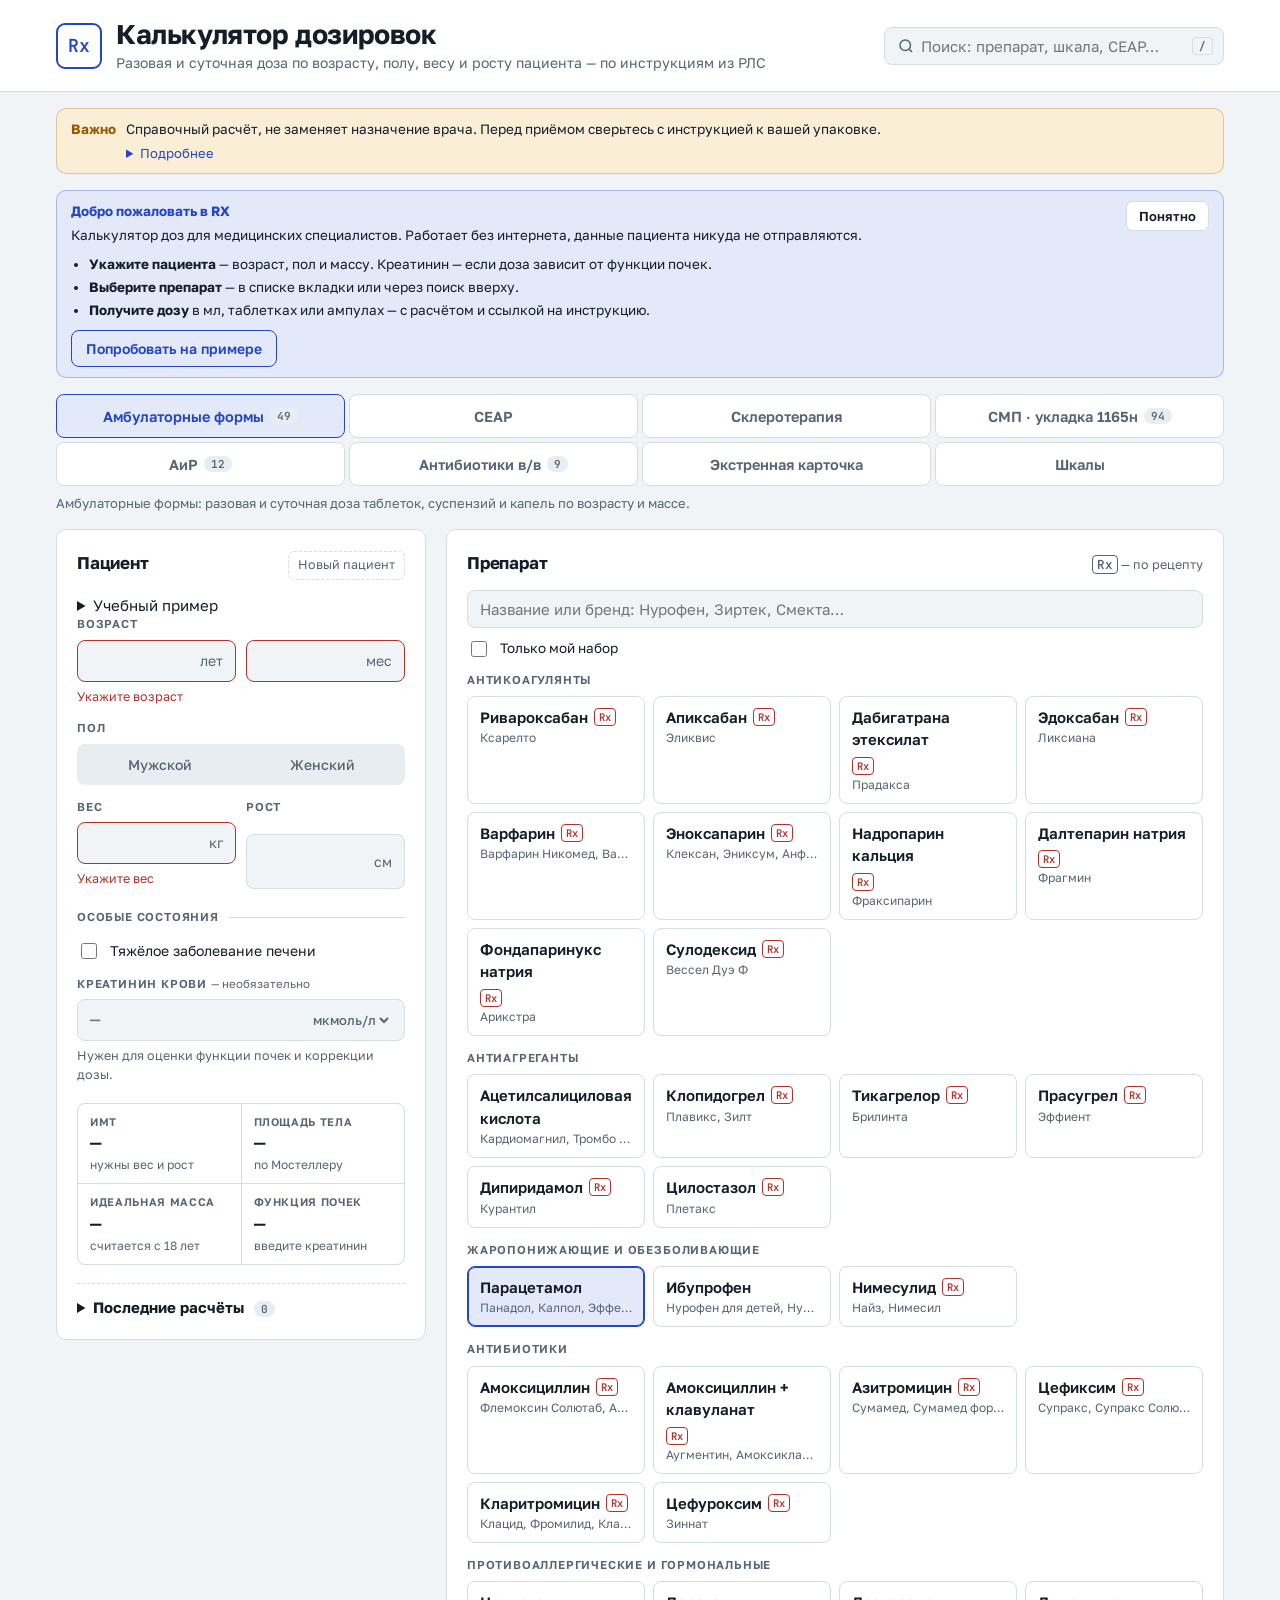
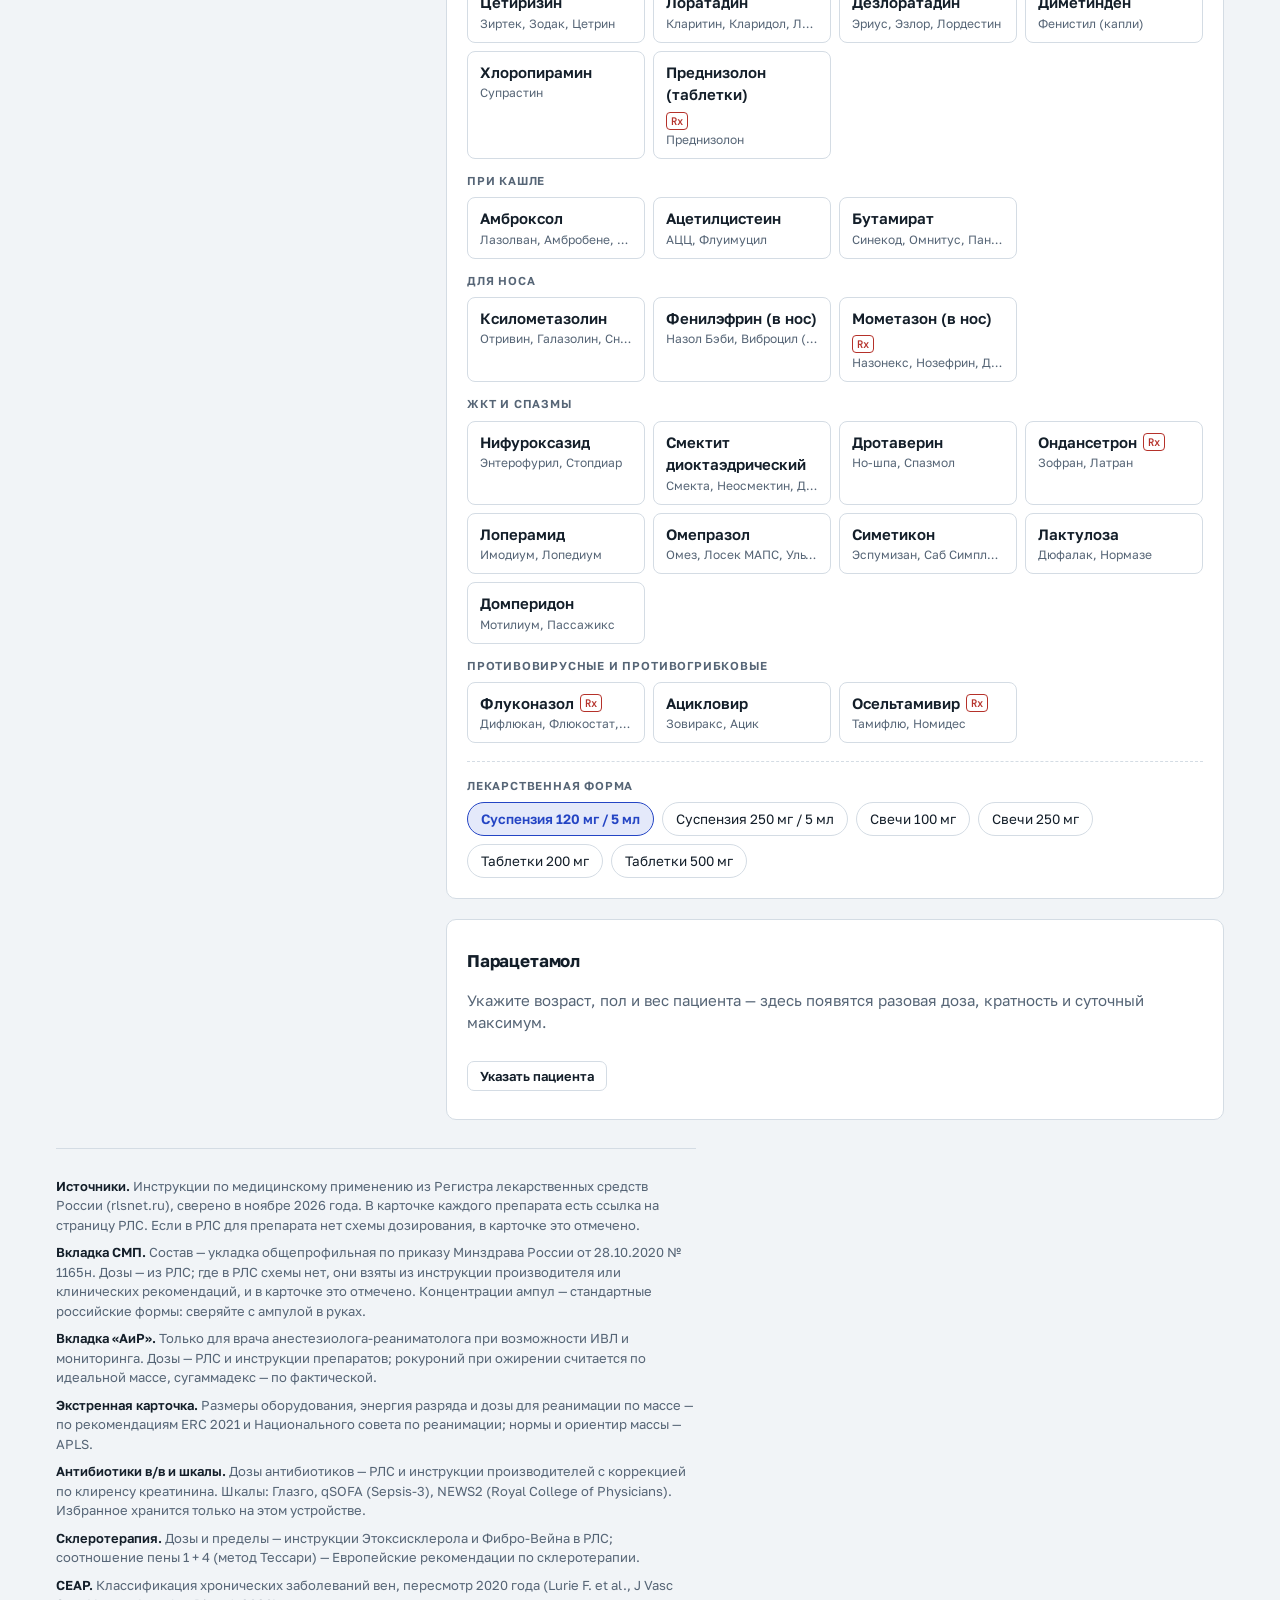
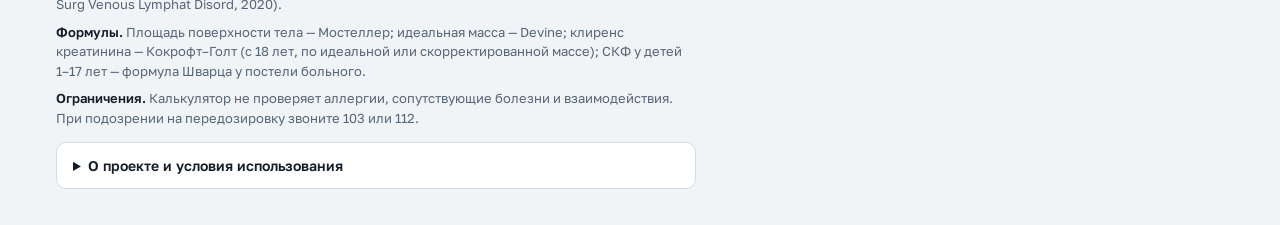
==== commit babf1b86: "Компактная раскладка на телефоне (v19) - после выбора препарата список сворачивается в строку «Препа" ====
--- a/index.html
+++ b/index.html
@@ -290,6 +290,31 @@
 @media (min-width:881px){.to-list{display:none}}
 .an li b{color:var(--ink)}
 .an .linkbtn{margin-top:6px}
+/* компактный режим: выбранный препарат вместо списка */
+.picked-bar{display:none}
+.panel.picked .inbox.search,.panel.picked .mine-tg,.panel.picked .dgroups,.panel.picked #smpVarSeg,.panel.picked #myKit{display:none}
+.panel.picked .picked-bar{display:flex;align-items:center;gap:10px;flex-wrap:wrap;padding:10px 12px;margin-bottom:14px;border:1px solid var(--line);border-radius:8px;background:var(--sunk)}
+.picked-bar .pb-l{font-size:12px;text-transform:uppercase;letter-spacing:.06em;color:var(--muted)}
+.picked-bar .pb-n{font-size:16px;flex:1 1 auto;min-width:0}
+/* данные пациента одной строкой на телефоне */
+.pat-sum{display:none}
+@media (max-width:880px){
+  aside.panel.pat-collapsed>:not(.ph):not(.pat-sum){display:none}
+  aside.panel.pat-collapsed>.ph{margin-bottom:10px}
+  aside.panel.pat-collapsed .pat-sum{display:flex;align-items:center;gap:10px;flex-wrap:wrap}
+  .pat-sum span{flex:1 1 auto;min-width:0;font:14px/1.4 var(--font-num)}
+}
+/* короткое «Важно» */
+.notice .n-body{display:grid;gap:4px}
+.notice details summary{cursor:pointer;color:var(--accent);font-size:13px;width:max-content}
+.notice details p{margin:4px 0 0}
+/* компактная шапка на телефоне */
+@media (max-width:720px){
+  .top .wrap{padding-block:10px;gap:10px}
+  .rx{width:34px;height:34px;font-size:14px;border-radius:7px}
+  h1{font-size:19px}
+  .top p{display:none}
+}
 .terms .ver{font:12px var(--font-num);color:var(--muted)}
 footer b{color:var(--ink);font-weight:600}
 </style>
@@ -310,7 +335,7 @@
 </header>
 
 <div class="wrap">
-  <div class="notice" role="note"><b>Важно</b><span>Это справочный расчёт по инструкциям из Регистра лекарственных средств России (rlsnet.ru). Он не заменяет назначение врача и не учитывает аллергии и лекарственные взаимодействия. Перед приёмом сверьтесь с инструкцией к вашей упаковке: у разных производителей дозировки могут отличаться.</span></div>
+  <div class="notice" role="note"><b>Важно</b><div class="n-body"><span>Справочный расчёт, не заменяет назначение врача. Перед приёмом сверьтесь с инструкцией к вашей упаковке.</span><details><summary>Подробнее</summary><p>Расчёт выполнен по инструкциям из Регистра лекарственных средств России (rlsnet.ru). Он не учитывает аллергии и лекарственные взаимодействия. У разных производителей дозировки могут отличаться.</p></details></div></div>
 
   <div class="notice an" id="appNotice" role="status" hidden></div>
 
@@ -410,7 +435,7 @@
      <div class="work-pane" id="paneSmp" hidden>
       <div class="panel" aria-labelledby="smpH">
         <div class="ph"><h2 id="smpH">Укладка общепрофильная СМП</h2><span>Состав — приказ Минздрава России № 1165н</span></div>
-        <div class="seg inline" role="radiogroup" aria-label="Вид укладки" style="margin-bottom:14px"><input type="radio" name="smpVar" id="smpVarGen" value="gen" checked><label for="smpVarGen">Общепрофильная</label><input type="radio" name="smpVar" id="smpVarRean" value="rean"><label for="smpVarRean">Реанимационная</label></div>
+        <div class="seg inline" id="smpVarSeg" role="radiogroup" aria-label="Вид укладки" style="margin-bottom:14px"><input type="radio" name="smpVar" id="smpVarGen" value="gen" checked><label for="smpVarGen">Общепрофильная</label><input type="radio" name="smpVar" id="smpVarRean" value="rean"><label for="smpVarRean">Реанимационная</label></div>
         <details class="hist" id="myKit"><summary>Моя укладка</summary>
           <p class="hint">Выберите препарат и форму выпуска в каталоге СМП, затем сохраните их здесь.</p>
           <button type="button" class="copy" id="kitSave"></button>
@@ -508,7 +533,7 @@
         <p><b>Ваши данные.</b> Возраст, пол, вес, рост и креатинин обрабатываются только на вашем устройстве и никуда не передаются. Избранное и последние 10 расчётов хранятся в памяти браузера на этом устройстве; историю можно очистить кнопкой под данными пациента. Регистрации, аналитики и рекламы нет.</p>
         <p><b>Нашли ошибку в дозе?</b> Сообщите — это важнее всего: <a href="https://github.com/indromedas/doza-app/issues" target="_blank" rel="noopener">github.com/indromedas/doza-app/issues</a>.</p>
         <p><b>Права.</b> © 2026 indromedas. Использование для личной профессиональной работы — свободно. Копирование, изменение и распространение, в том числе коммерческое, — только с разрешения автора.</p>
-        <p class="ver">Версия <span id="verNum">18</span> · данные сверены в ноябре 2026 года · <button type="button" class="copy" id="showChanges">Что нового</button></p>
+        <p class="ver">Версия <span id="verNum">19</span> · данные сверены в ноябре 2026 года · <button type="button" class="copy" id="showChanges">Что нового</button></p>
       </div>
     </details>
   </footer>
@@ -2265,9 +2290,7 @@
   renderMetrics(p);
   if(KITS[curTab]){renderKit(KITS[curTab],p);if(curTab==='anest')renderAir(p);}else if(curTab==='card')renderCard(p);else if(curTab==='scales')renderScales(p);else if(curTab==='ceap')renderCeap();else if(curTab==='sclero')renderSclero(p);else renderMain(p);
   lastP=p;scheduleHist();
-  const resEl=curTab==='main'?$('#result'):KITS[curTab]?E(KITS[curTab],'Result'):null;
-  if(resEl&&resEl.firstElementChild&&!resEl.querySelector('.to-list'))resEl.insertAdjacentHTML('afterbegin',`<button type="button" class="copy to-list" data-to-list="${curTab==='main'?'drugH':curTab+'H'}">↑ Другой препарат</button>`);
-  syncTabHint();
+  syncTabHint();syncPicked(p);
 }
 function renderMain(p){
   const d=cur();
@@ -2360,7 +2383,7 @@
   }
 
   if(r.msgs.length)html+=`<ul class="msgs">${r.msgs.map(msgHTML).join('')}</ul>`;
-  if(r.trace.length&&!stopped)html+=`<details class="trace" open><summary>Как посчитано</summary><ol>${r.trace.map(t=>`<li>${t}</li>`).join('')}</ol></details>`;
+  if(r.trace.length&&!stopped)html+=`<details class="trace"><summary>Как посчитано</summary><ol>${r.trace.map(t=>`<li>${t}</li>`).join('')}</ol></details>`;
   html+=`<div class="src"><div><span class="lbl">Источник</span>${d.src.map(s=>`<a href="${s[1]}" target="_blank" rel="noopener">${s[0]}</a>`).join(' · ')}</div>${d.srcNote?`<p>${d.srcNote}</p>`:''}</div>`;
   html+='</div>';
   el.innerHTML=html;
@@ -3122,7 +3145,7 @@
     }
     $('#smpQ').value='';
     K.st.drug=e.drug;K.st.form[e.drug]=e.form;
-    renderKitDrugs(K);filterKit(K);render();
+    renderKitDrugs(K);filterKit(K);collapseAfterPick('smp');render();
     return;
   }
   try{localStorage.setItem(kitStorageKey,JSON.stringify(personalKit));$('#kitNotice').textContent='';}
@@ -3306,7 +3329,7 @@
     html+=cardCopy(K.copy);
   }
   if(r.msgs.length)html+=`<ul class="msgs">${r.msgs.map(msgHTML).join('')}</ul>`;
-  if(r.trace.length&&!stopped)html+=`<details class="trace" open><summary>Как посчитано</summary><ol>${r.trace.map(t=>`<li>${t}</li>`).join('')}</ol></details>`;
+  if(r.trace.length&&!stopped)html+=`<details class="trace"><summary>Как посчитано</summary><ol>${r.trace.map(t=>`<li>${t}</li>`).join('')}</ol></details>`;
   html+=srcHTML+'</div>';
   el.innerHTML=html;
 }
@@ -3840,6 +3863,7 @@
     if(e.tab==='smp'){const v=e.variant||'gen';$(v==='rean'?'#smpVarRean':'#smpVarGen').checked=true;if(K.variant!==v)setSmpVariant(v);}
     K.st.drug=e.id;K.st.form[e.id]=e.form;if(e.reg)K.st.reg[e.id]=e.reg;K.st.built=null;renderKitDrugs(K);filterKit(K);
   }else if(e.tab==='sclero'){Object.assign(sc,e.sc);sc.built=null;}
+  if(e.tab==='main'||KITS[e.tab])collapseAfterPick(e.tab);
   setTab(e.tab);
   const res=document.getElementById({main:'result',smp:'smpResult',anest:'anestResult',abx:'abxResult',sclero:'scResult'}[e.tab]);
   if(res&&res.scrollIntoView){try{res.scrollIntoView({block:'start',behavior:window.matchMedia&&matchMedia('(prefers-reduced-motion: reduce)').matches?'auto':'smooth'});}catch(err){}}
@@ -3885,8 +3909,9 @@
 
 /* ================= Что нового ================= */
 // APP_VER должен совпадать с номером в sw.js (doza-vN) — build.py проверяет
-const APP_VER=18;
+const APP_VER=19;
 const CHANGES=[
+  {v:19,items:['Компактнее на телефоне: после выбора препарата список и данные пациента сворачиваются в одну строку, а расчёт виден сразу. «Сменить» и «Изменить» раскрывают их обратно.']},
   {v:18,items:['Проще начать: подписи к вкладкам, а после выбора препарата экран сам переходит к расчёту.']},
   {v:17,items:['Антикоагулянты и антиагреганты сверены с инструкциями в РЛС: исправлены дозы надропарина, фондапаринукса и сулодексида, у каждого препарата — прямая ссылка на инструкцию.','Надропарин: добавлена профилактика у больных на постельном режиме.']},
   {v:15,items:['Вкладка «Анестезиология» теперь называется «АиР»: скорость инфузии в каплях, ожоги с инфузией по Паркленду, шкалы Апгар и Сильвермана.','Кнопка «В Telegram» отправляет ссылку на готовый расчёт — коллега откроет тот же препарат с теми же данными пациента.','Печать и PDF схемы с датой.','«Мой набор»: отметьте свои препараты ☆ и включите «Только мой набор».']},
@@ -3994,8 +4019,46 @@
     $('#appNotice').hidden=true;markSeen();
     document.querySelector('.presets [data-p="4,0,m,16,104,"]').click();
     state.drug='paracetamol';renderDrugs();filterDrugs();
+    collapseAfterPick('main');
     setTab('main');
     setTimeout(()=>scrollToEl($('#result')),50);
+  }
+});
+/* ================= Компактный режим ================= */
+const PICK_H={main:'drugH',smp:'smpH',anest:'anestH',abx:'abxH'};
+const pickPanel=k=>document.getElementById(PICK_H[k]).closest('.panel');
+Object.keys(PICK_H).forEach(k=>{
+  pickPanel(k).querySelector('.ph').insertAdjacentHTML('afterend',`<div class="picked-bar"><b class="pb-n" id="pick_${k}"></b><button type="button" class="copy" data-pick-open="${k}">Сменить</button></div>`);
+});
+$('aside.panel .ph').insertAdjacentHTML('afterend','<div class="pat-sum"><span id="patSumTxt"></span><button type="button" class="copy" data-pat-open>Изменить</button></div>');
+function collapseAfterPick(k){
+  if(PICK_H[k])pickPanel(k).classList.add('picked');
+  const p=readPatient();
+  if(p.ok)$('aside.panel').classList.add('pat-collapsed');
+}
+function syncPicked(p){
+  $('#pick_main').textContent=cur().name;
+  Object.values(KITS).forEach(K=>{const d=K.list.find(x=>x.id===K.st.drug);const el=$('#pick_'+K.key);if(el)el.textContent=d?d.name:'';});
+  const a=$('aside.panel');
+  if(!p||!p.ok){a.classList.remove('pat-collapsed');return;}
+  const kidney=p.crcl!=null?` · ${p.crclMethod==='cg'?'КК':'СКФ'} ${nf(p.crcl,0)} мл/мин`:'';
+  const extra=[p.preg?(p.preg==='lact'?'ГВ':'беременность'):'',p.liver?'болезнь печени':''].filter(Boolean).join(' · ');
+  $('#patSumTxt').textContent=`${ageText(p)} · ${p.sex==='m'?'муж.':'жен.'} · ${nf(p.w,1)} кг${p.h?` · ${nf(p.h,0)} см`:''}${kidney}${extra?' · '+extra:''}`;
+}
+document.addEventListener('click',e=>{
+  const t=e.target;
+  const po=t.closest&&t.closest('[data-pick-open]');
+  if(po){
+    const k=po.dataset.pickOpen,pnl=pickPanel(k);pnl.classList.remove('picked');
+    const q=pnl.querySelector('.inbox.search input');
+    if(q){q.value='';if(k==='main')filterDrugs();else filterKit(KITS[k]);}
+    scrollToEl(pnl);
+    if(q)setTimeout(()=>{try{q.focus({preventScroll:true});}catch(err){}},noMotion()?0:350);
+    return;
+  }
+  if(t.closest&&t.closest('[data-pat-open]')){
+    $('aside.panel').classList.remove('pat-collapsed');
+    $('#patH').scrollIntoView({block:'start',behavior:noMotion()?'auto':'smooth'});
   }
 });
 function syncMine(){document.querySelectorAll('[data-mine]').forEach(c=>{c.checked=!!MINE[c.dataset.mine];});}
@@ -4050,6 +4113,7 @@
   }else if(o.tab==='sclero'&&sc.drug!==o.drug){sc.drug=o.drug;sc.ind=o.drug==='pol'?'ret':SCL[o.drug].ind[0].id;scDefaults();sc.built=null;}
   filterDrugs();Object.values(KITS).forEach(K=>{if(E(K,'Q'))filterKit(K);});
   $('#gq').value='';closeGSearch();$('#gq').blur();
+  if(o.id)collapseAfterPick(o.tab);
   setTab(o.tab);
   const t=o.anchor?document.getElementById(o.anchor):document.getElementById({main:'result',smp:'smpResult',anest:'anestResult',abx:'abxResult',sclero:'scResult',ceap:'ceapForm',card:'cardResult',scales:'scalesForm'}[o.tab]);
   if(t&&t.scrollIntoView){try{t.scrollIntoView({block:'start',behavior:window.matchMedia&&matchMedia('(prefers-reduced-motion: reduce)').matches?'auto':'smooth'});}catch(e){}}
@@ -4084,6 +4148,7 @@
 }
 
 function clearPatient(){
+  $('aside.panel').classList.remove('pat-collapsed');
   clearTimeout(histTimer);
   userTouched=false;
   for(const id of ['ageY','ageMo','weight','height','creat','preg']) $('#'+id).value='';
@@ -4132,7 +4197,7 @@
   const b=e.target.closest('.drug');if(!b)return;
   state.drug=b.dataset.id;
   document.querySelectorAll('#drugs .drug').forEach(x=>x.setAttribute('aria-pressed',String(x.dataset.id===b.dataset.id)));
-  render();setTimeout(()=>scrollToEl($('#result')),30);
+  collapseAfterPick('main');render();setTimeout(()=>scrollToEl($('#result')),30);
 });
 document.querySelector('.presets').addEventListener('click',e=>{
   const b=e.target.closest('.preset');if(!b)return;
@@ -4157,7 +4222,7 @@
     const b=e.target.closest('.drug');if(!b)return;
     K.st.drug=b.dataset.id;
     E(K,'Drugs').querySelectorAll('.drug').forEach(x=>x.setAttribute('aria-pressed',String(x.dataset.id===b.dataset.id)));
-    render();setTimeout(()=>scrollToEl(E(K,'Result')),30);
+    collapseAfterPick(K.key);render();setTimeout(()=>scrollToEl(E(K,'Result')),30);
   });
   E(K,'Result').addEventListener('click',e=>{
     if(e.target.dataset&&e.target.dataset.link){
